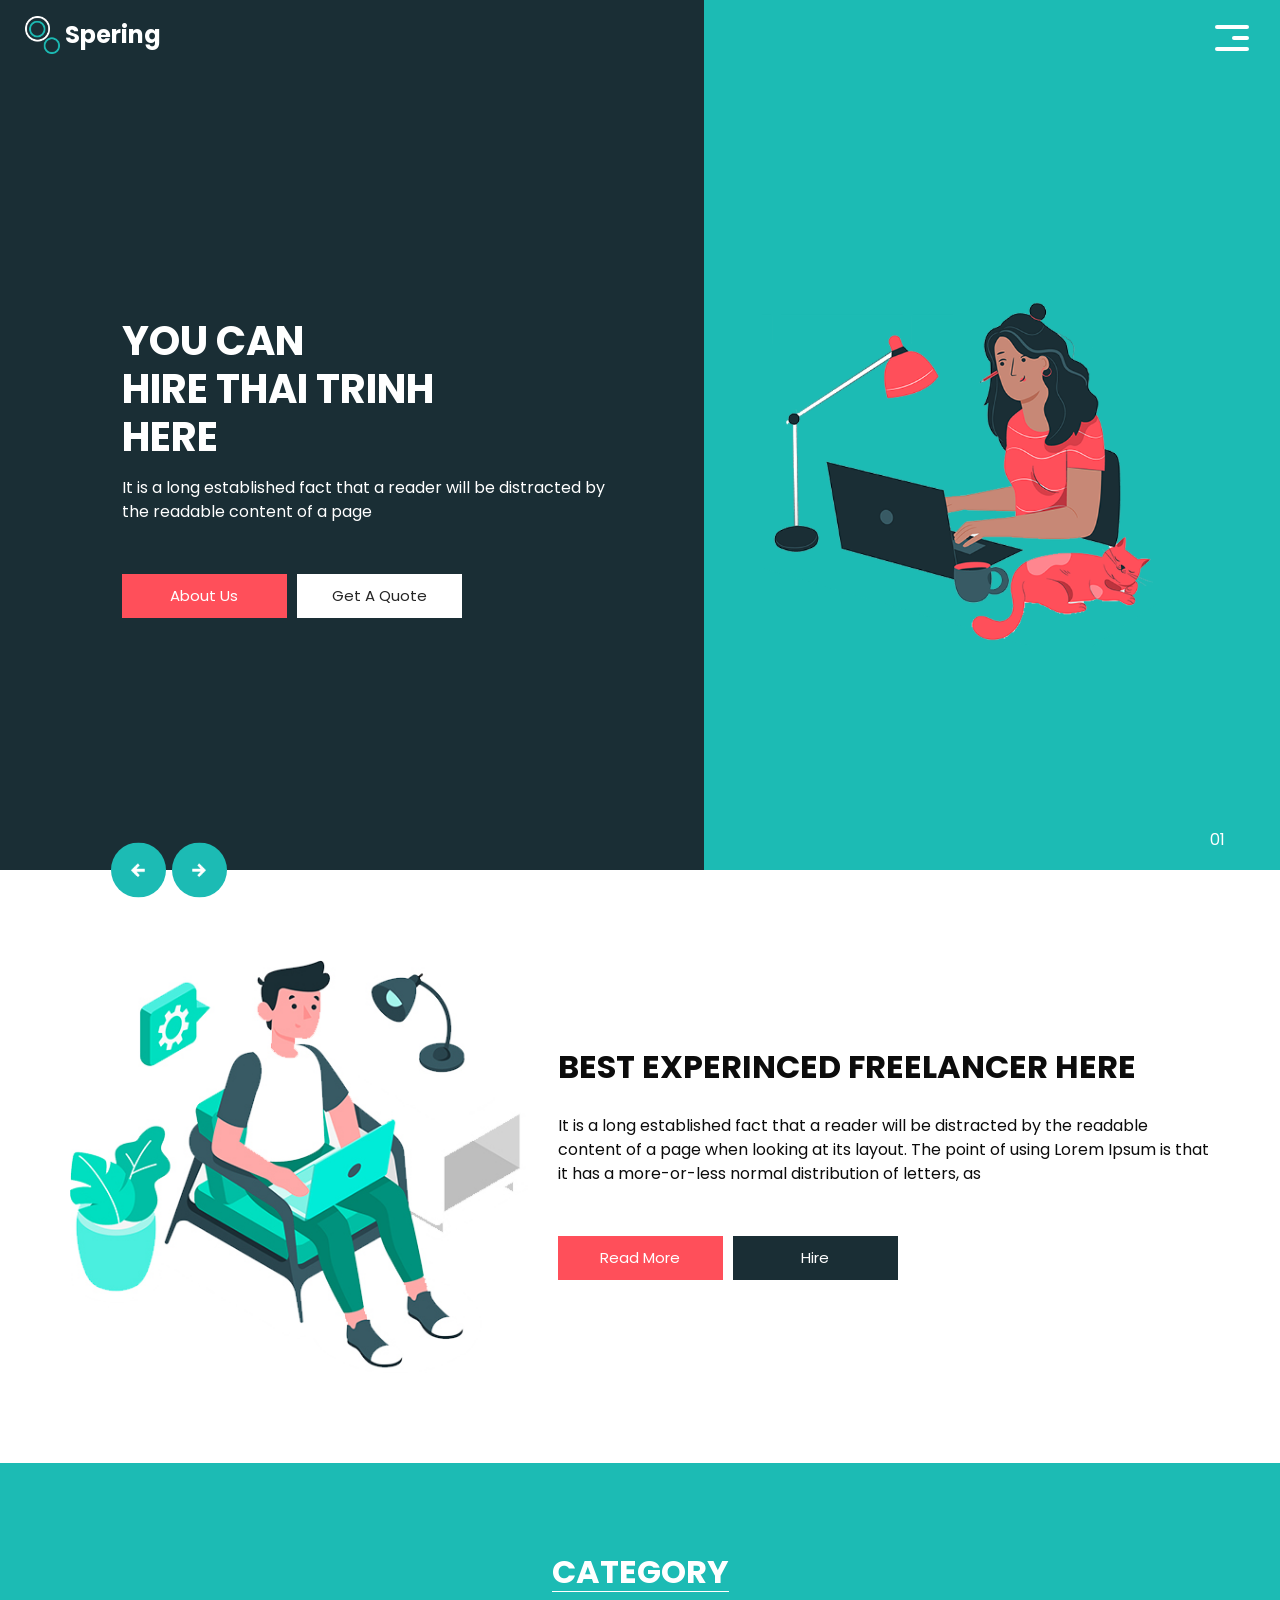
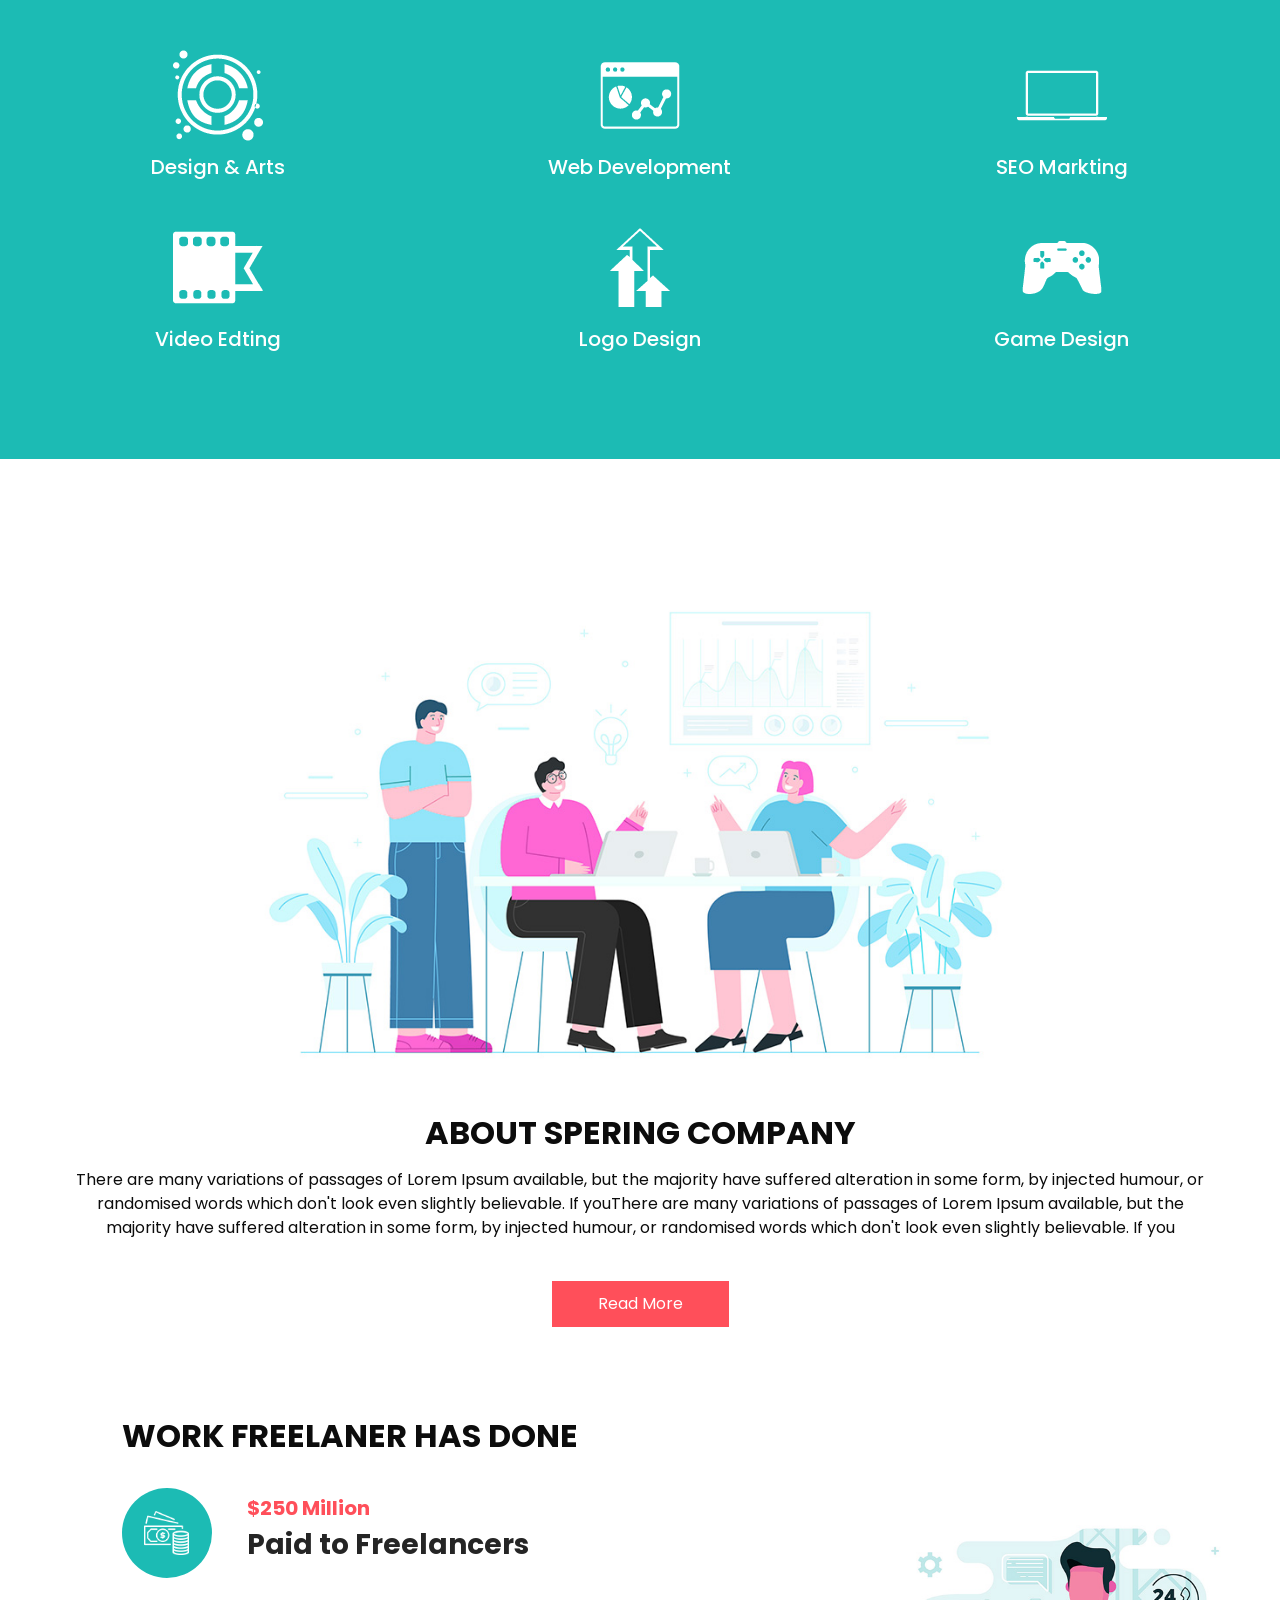
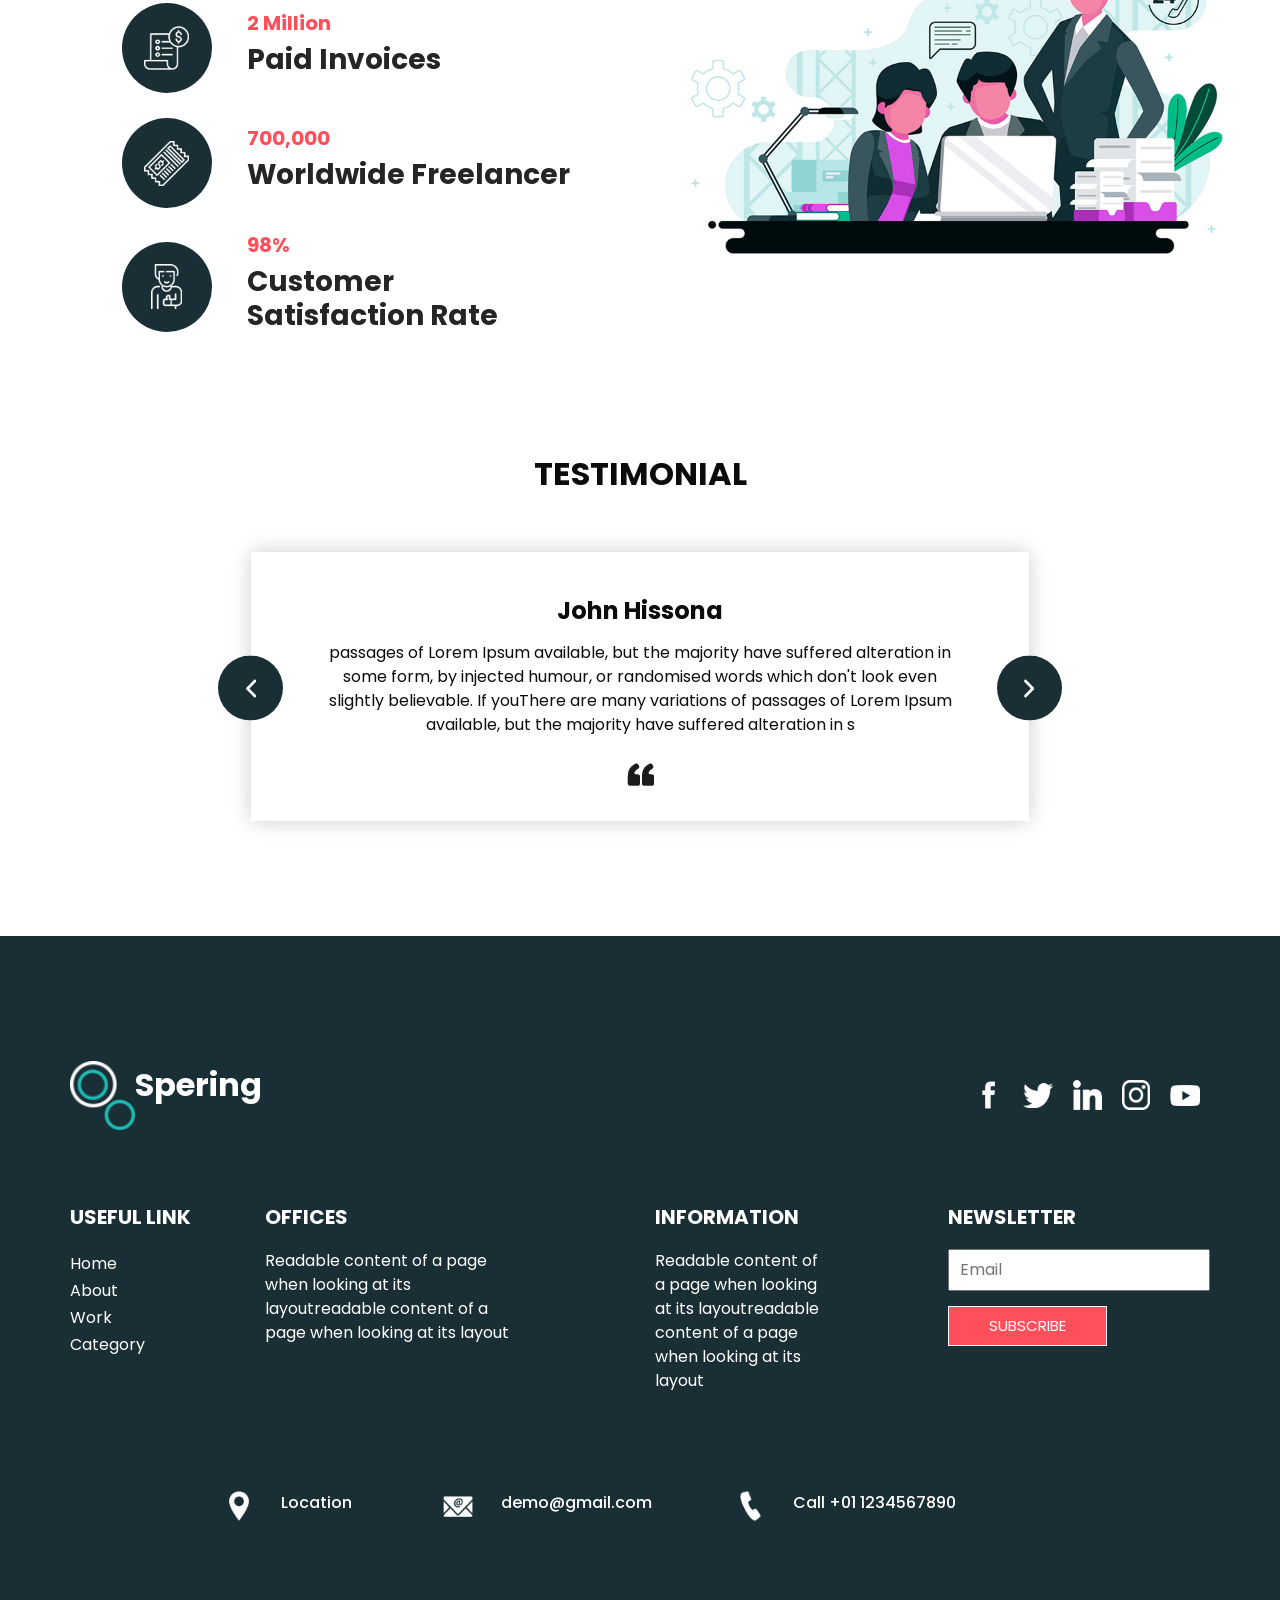
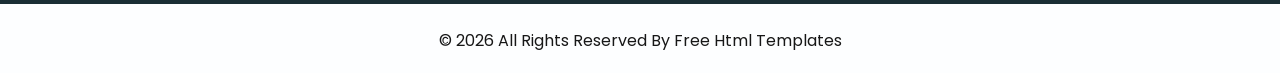
==== index.html @ f55f0540 "free lancer - thai trinh" ====
<!DOCTYPE html>
<html>

<head>
  <!-- Basic -->
  <meta charset="utf-8" />
  <meta http-equiv="X-UA-Compatible" content="IE=edge" />
  <!-- Mobile Metas -->
  <meta name="viewport" content="width=device-width, initial-scale=1, shrink-to-fit=no" />
  <!-- Site Metas -->
  <meta name="keywords" content="" />
  <meta name="description" content="" />
  <meta name="author" content="" />

  <title>Spering</title>

  <!-- bootstrap core css -->
  <link rel="stylesheet" type="text/css" href="css/bootstrap.css" />

  <link href="https://fonts.googleapis.com/css?family=Poppins:400,700&display=swap" rel="stylesheet">
  <!-- Custom styles for this template -->
  <link href="css/style.css" rel="stylesheet" />
  <!-- responsive style -->
  <link href="css/responsive.css" rel="stylesheet" />
</head>

<body>
  <div class="hero_area">
    <!-- header section strats -->
    <header class="header_section">
      <div class="container-fluid">
        <nav class="navbar navbar-expand-lg custom_nav-container">
          <a class="navbar-brand" href="index.html">
            <img src="images/logo.png" alt="" />
            <span>
              Spering
            </span>
          </a>
          <button class="navbar-toggler" type="button" data-toggle="collapse" data-target="#navbarSupportedContent" aria-controls="navbarSupportedContent" aria-expanded="false" aria-label="Toggle navigation">
            <span class="navbar-toggler-icon"></span>
          </button>

          <div class="collapse navbar-collapse" id="navbarSupportedContent">
            <ul class="navbar-nav  ">
              <li class="nav-item active">
                <a class="nav-link" href="index.html">Home <span class="sr-only">(current)</span></a>
              </li>
              <li class="nav-item">
                <a class="nav-link" href="about.html"> About</a>
              </li>
              <li class="nav-item">
                <a class="nav-link" href="work.html">Work </a>
              </li>
              <li class="nav-item">
                <a class="nav-link" href="category.html"> Category </a>
              </li>
            </ul>
            <div class="user_option">
              <a href="">
                <span>
                  Login
                </span>
              </a>
              <form class="form-inline my-2 my-lg-0 ml-0 ml-lg-4 mb-3 mb-lg-0">
                <button class="btn  my-2 my-sm-0 nav_search-btn" type="submit"></button>
              </form>
            </div>
          </div>
          <div>
            <div class="custom_menu-btn ">
              <button>
                <span class=" s-1">

                </span>
                <span class="s-2">

                </span>
                <span class="s-3">

                </span>
              </button>
            </div>
          </div>

        </nav>
      </div>
    </header>
    <!-- end header section -->
    <!-- slider section -->
    <section class="slider_section ">
      <div class="carousel_btn-container">
        <a class="carousel-control-prev" href="#carouselExampleIndicators" role="button" data-slide="prev">
          <span class="sr-only">Previous</span>
        </a>
        <a class="carousel-control-next" href="#carouselExampleIndicators" role="button" data-slide="next">
          <span class="sr-only">Next</span>
        </a>
      </div>
      <div id="carouselExampleIndicators" class="carousel slide" data-ride="carousel">
        <ol class="carousel-indicators">
          <li data-target="#carouselExampleIndicators" data-slide-to="0" class="active">01</li>
          <li data-target="#carouselExampleIndicators" data-slide-to="1">02</li>
          <li data-target="#carouselExampleIndicators" data-slide-to="2">03</li>
        </ol>
        <div class="carousel-inner">
          <div class="carousel-item active">
            <div class="container-fluid">
              <div class="row">
                <div class="col-md-5 offset-md-1">
                  <div class="detail-box">
                    <h1>
                      You Can <br>
                      Hire Thai Trinh <br>
                      Here
                    </h1>
                    <p>
                      It is a long established fact that a reader will be distracted by
                      the readable content of a page
                    </p>
                    <div class="btn-box">
                      <a href="" class="btn-1">
                        About Us
                      </a>
                      <a href="" class="btn-2">
                        Get A Quote
                      </a>
                    </div>
                  </div>
                </div>
                <div class="offset-md-1 col-md-4 img-container">
                  <div class="img-box">
                    <img src="images/slider-img.png" alt="">
                  </div>
                </div>
              </div>
            </div>
          </div>
          <div class="carousel-item ">
            <div class="container-fluid">
              <div class="row">
                <div class="col-md-5 offset-md-1">
                  <div class="detail-box">
                    <h1>
                      You Can <br>
                      Hire Freelancer <br>
                      Here
                    </h1>
                    <p>
                      It is a long established fact that a reader will be distracted by
                      the readable content of a page
                    </p>
                    <div class="btn-box">
                      <a href="" class="btn-1">
                        About Us
                      </a>
                      <a href="" class="btn-2">
                        Get A Quote
                      </a>
                    </div>
                  </div>
                </div>
                <div class="offset-md-1 col-md-4 img-container">
                  <div class="img-box">
                    <img src="images/slider-img.png" alt="">
                  </div>
                </div>
              </div>
            </div>
          </div>
          <div class="carousel-item ">
            <div class="container-fluid">
              <div class="row">
                <div class="col-md-5 offset-md-1">
                  <div class="detail-box">
                    <h1>
                      You Can <br>
                      Hire Freelancer <br>
                      Here
                    </h1>
                    <p>
                      It is a long established fact that a reader will be distracted by
                      the readable content of a page
                    </p>
                    <div class="btn-box">
                      <a href="" class="btn-1">
                        About Us
                      </a>
                      <a href="" class="btn-2">
                        Get A Quote
                      </a>
                    </div>
                  </div>
                </div>
                <div class="offset-md-1 col-md-4 img-container">
                  <div class="img-box">
                    <img src="images/slider-img.png" alt="">
                  </div>
                </div>
              </div>
            </div>
          </div>
        </div>

      </div>

    </section>
    <!-- end slider section -->
  </div>


  <!-- experience section -->

  <section class="experience_section layout_padding">
    <div class="container">
      <div class="row">
        <div class="col-md-5">
          <div class="img-box">
            <img src="images/experience-img.jpg" alt="">
          </div>
        </div>
        <div class="col-md-7">
          <div class="detail-box">
            <div class="heading_container">
              <h2>
                Best Experinced Freelancer Here
              </h2>
            </div>
            <p>
              It is a long established fact that a reader will be distracted by the readable content of a page when looking at its layout. The point of using Lorem Ipsum is that it has a more-or-less normal distribution of letters, as
            </p>
            <div class="btn-box">
              <a href="" class="btn-1">
                Read More
              </a>
              <a href="" class="btn-2">
                Hire
              </a>
            </div>
          </div>
        </div>

      </div>
    </div>
  </section>

  <!-- end experience section -->

  <!-- category section -->

  <section class="category_section layout_padding">
    <div class="container">
      <div class="heading_container">
        <h2>
          Category
        </h2>
      </div>
      <div class="category_container">
        <div class="box">
          <div class="img-box">
            <img src="images/c1.png" alt="">
          </div>
          <div class="detail-box">
            <h5>
              Design & Arts
            </h5>
          </div>
        </div>
        <div class="box">
          <div class="img-box">
            <img src="images/c2.png" alt="">
          </div>
          <div class="detail-box">
            <h5>
              Web Development
            </h5>
          </div>
        </div>
        <div class="box">
          <div class="img-box">
            <img src="images/c3.png" alt="">
          </div>
          <div class="detail-box">
            <h5>
              SEO Markting
            </h5>
          </div>
        </div>
        <div class="box">
          <div class="img-box">
            <img src="images/c4.png" alt="">
          </div>
          <div class="detail-box">
            <h5>
              Video Edting
            </h5>
          </div>
        </div>
        <div class="box">
          <div class="img-box">
            <img src="images/c5.png" alt="">
          </div>
          <div class="detail-box">
            <h5>
              Logo Design
            </h5>
          </div>
        </div>
        <div class="box">
          <div class="img-box">
            <img src="images/c6.png" alt="">
          </div>
          <div class="detail-box">
            <h5>
              Game Design
            </h5>
          </div>
        </div>
      </div>
    </div>
  </section>


  <!-- end category section -->

  <!-- about section -->

  <section class="about_section layout_padding">
    <div class="container">
      <div class="row">
        <div class="col-md-10 col-lg-9 mx-auto">
          <div class="img-box">
            <img src="images/about-img.jpg" alt="">
          </div>
        </div>
      </div>
      <div class="detail-box">
        <h2>
          About Spering Company
        </h2>
        <p>
          There are many variations of passages of Lorem Ipsum available, but the majority have suffered alteration in some form, by injected humour, or randomised words which don't look even slightly believable. If youThere are many variations of passages of Lorem Ipsum available, but the majority have suffered alteration in some form, by injected humour, or randomised words which don't look even slightly believable. If you
        </p>
        <a href="">
          Read More
        </a>
      </div>
    </div>
  </section>

  <!-- end about section -->

  <!-- freelance section -->

  <section class="freelance_section ">
    <div id="accordion">
      <div class="container-fluid">
        <div class="row">
          <div class="col-md-5 offset-md-1">
            <div class="detail-box">
              <div class="heading_container">
                <h2>
                  Work Freelaner Has Done
                </h2>
              </div>
              <div class="tab_container">
                <div class="t-link-box" data-toggle="collapse" data-target="#collapseOne" aria-expanded="true" aria-controls="collapseOne">
                  <div class="img-box">
                    <img src="images/f1.png" alt="">
                  </div>
                  <div class="detail-box">
                    <h5>
                      $250 Million
                    </h5>
                    <h3>
                      Paid to Freelancers
                    </h3>
                  </div>
                </div>
                <div class="t-link-box collapsed" data-toggle="collapse" data-target="#collapseTwo" aria-expanded="false" aria-controls="collapseTwo">
                  <div class="img-box">
                    <img src="images/f2.png" alt="">
                  </div>
                  <div class="detail-box">
                    <h5>
                      2 Million
                    </h5>
                    <h3>
                      Paid Invoices
                    </h3>
                  </div>
                </div>
                <div class="t-link-box collapsed" data-toggle="collapse" data-target="#collapseThree" aria-expanded="false" aria-controls="collapseThree">
                  <div class="img-box">
                    <img src="images/f3.png" alt="">
                  </div>
                  <div class="detail-box">
                    <h5>
                      700,000
                    </h5>
                    <h3>
                      Worldwide Freelancer
                    </h3>
                  </div>
                </div>
                <div class="t-link-box collapsed" data-toggle="collapse" data-target="#collapseFour" aria-expanded="false" aria-controls="collapseFour">
                  <div class="img-box">
                    <img src="images/f4.png" alt="">
                  </div>
                  <div class="detail-box">
                    <h5>
                      98%
                    </h5>
                    <h3>
                      Customer <br>
                      Satisfaction Rate
                    </h3>
                  </div>
                </div>
              </div>
            </div>
          </div>
          <div class="col-md-6">
            <div class="collapse show" id="collapseOne" aria-labelledby="headingOne" data-parent="#accordion">
              <div class="img-box">
                <img src="images/freelance-img.jpg" alt="">
              </div>
            </div>
            <div class="collapse" id="collapseTwo" aria-labelledby="headingTwo" data-parent="#accordion">
              <div class="img-box">
                <img src="images/freelance-img.jpg" alt="">
              </div>
            </div>
            <div class="collapse" id="collapseThree" aria-labelledby="headingThree" data-parent="#accordion">
              <div class="img-box">
                <img src="images/freelance-img.jpg" alt="">
              </div>
            </div>
            <div class="collapse" id="collapseFour" aria-labelledby="headingfour" data-parent="#accordion">
              <div class="img-box">
                <img src="images/freelance-img.jpg" alt="">
              </div>
            </div>
          </div>
        </div>
      </div>
    </div>
  </section>

  <!-- end freelance section -->

  <!-- client section -->

  <section class="client_section layout_padding">
    <div class="container">
      <div class="row">
        <div class="col-lg-9 col-md-10 mx-auto">
          <div class="heading_container">
            <h2>
              Testimonial
            </h2>
          </div>
          <div id="carouselExampleControls" class="carousel slide" data-ride="carousel">
            <div class="carousel-inner">
              <div class="carousel-item active">
                <div class="detail-box">
                  <h4>
                    John Hissona
                  </h4>
                  <p>
                    passages of Lorem Ipsum available, but the majority have suffered alteration in some form, by injected humour, or randomised words which don't look even slightly believable. If youThere are many variations of passages of Lorem Ipsum available, but the majority have suffered alteration in s
                  </p>
                  <img src="images/quote.png" alt="">
                </div>
              </div>
              <div class="carousel-item">
                <div class="detail-box">
                  <h4>
                    John Hissona
                  </h4>
                  <p>
                    passages of Lorem Ipsum available, but the majority have suffered alteration in some form, by injected humour, or randomised words which don't look even slightly believable. If youThere are many variations of passages of Lorem Ipsum available, but the majority have suffered alteration in s
                  </p>
                  <img src="images/quote.png" alt="">
                </div>
              </div>
              <div class="carousel-item">
                <div class="detail-box">
                  <h4>
                    John Hissona
                  </h4>
                  <p>
                    passages of Lorem Ipsum available, but the majority have suffered alteration in some form, by injected humour, or randomised words which don't look even slightly believable. If youThere are many variations of passages of Lorem Ipsum available, but the majority have suffered alteration in s
                  </p>
                  <img src="images/quote.png" alt="">
                </div>
              </div>
            </div>
            <a class="carousel-control-prev" href="#carouselExampleControls" role="button" data-slide="prev">
              <span class="sr-only">Previous</span>
            </a>
            <a class="carousel-control-next" href="#carouselExampleControls" role="button" data-slide="next">
              <span class="sr-only">Next</span>
            </a>
          </div>
        </div>
      </div>
    </div>
  </section>

  <!-- end client section -->



  <!-- info section -->

  <section class="info_section ">
    <div class="info_container layout_padding-top">
      <div class="container">
        <div class="info_top">
          <div class="info_logo">
            <img src="images/logo.png" alt="" />
            <span>
              Spering
            </span>
          </div>
          <div class="social_box">
            <a href="#">
              <img src="images/fb.png" alt="">
            </a>
            <a href="#">
              <img src="images/twitter.png" alt="">
            </a>
            <a href="#">
              <img src="images/linkedin.png" alt="">
            </a>
            <a href="#">
              <img src="images/instagram.png" alt="">
            </a>
            <a href="#">
              <img src="images/youtube.png" alt="">
            </a>
          </div>
        </div>

        <div class="info_main">
          <div class="row">
            <div class="col-md-3 col-lg-2">
              <div class="info_link-box">
                <h5>
                  Useful Link
                </h5>
                <ul>
                  <li class=" active">
                    <a class="" href="index.html">Home <span class="sr-only">(current)</span></a>
                  </li>
                  <li class="">
                    <a class="" href="about.html">About </a>
                  </li>
                  <li class="">
                    <a class="" href="work.html">Work </a>
                  </li>
                  <li class="">
                    <a class="" href="category.html">Category </a>
                  </li>
                </ul>
              </div>
            </div>
            <div class="col-md-3 ">
              <h5>
                Offices
              </h5>
              <p>
                Readable content of a page when looking at its layoutreadable content of a page when looking at its layout
              </p>
            </div>

            <div class="col-md-3 col-lg-2 offset-lg-1">
              <h5>
                Information
              </h5>
              <p>
                Readable content of a page when looking at its layoutreadable content of a page when looking at its layout
              </p>
            </div>

            <div class="col-md-3  offset-lg-1">
              <div class="info_form ">
                <h5>
                  Newsletter
                </h5>
                <form action="">
                  <input type="email" placeholder="Email">
                  <button>
                    Subscribe
                  </button>
                </form>
              </div>
            </div>
          </div>
        </div>
        <div class="row">
          <div class="col-lg-9 col-md-10 mx-auto">
            <div class="info_contact layout_padding2">
              <div class="row">
                <div class="col-md-3">
                  <a href="#" class="link-box">
                    <div class="img-box">
                      <img src="images/location.png" alt="">
                    </div>
                    <div class="detail-box">
                      <h6>
                        Location
                      </h6>
                    </div>
                  </a>
                </div>
                <div class="col-md-4">
                  <a href="#" class="link-box">
                    <div class="img-box">
                      <img src="images/mail.png" alt="">
                    </div>
                    <div class="detail-box">
                      <h6>
                        demo@gmail.com
                      </h6>
                    </div>
                  </a>
                </div>
                <div class="col-md-5">
                  <a href="#" class="link-box">
                    <div class="img-box">
                      <img src="images/call.png" alt="">
                    </div>
                    <div class="detail-box">
                      <h6>
                        Call +01 1234567890
                      </h6>
                    </div>
                  </a>
                </div>
              </div>
            </div>
          </div>
        </div>

      </div>
    </div>
  </section>

  <!-- end info section -->

  <!-- footer section -->
  <footer class="container-fluid footer_section ">
    <div class="container">
      <p>
        &copy; <span id="displayDate"></span> All Rights Reserved By
        <a href="https://html.design/">Free Html Templates</a>
      </p>
    </div>
  </footer>
  <!-- end  footer section -->


  <script src="js/jquery-3.4.1.min.js"></script>
  <script src="js/bootstrap.js"></script>
  <script src="js/custom.js"></script>


</body>
</body>

</html>
---- css/style.css ----
body {
  font-family: 'Poppins', sans-serif;
  color: #0c0c0c;
  background-color: #ffffff;
}

.layout_padding {
  padding-top: 90px;
  padding-bottom: 90px;
}

.layout_padding2 {
  padding: 45px 0;
}

.layout_padding2-top {
  padding-top: 45px;
  padding-bottom: 45px;
}

.layout_padding2-bottom {
  padding-bottom: 45px;
}

.layout_padding-top {
  padding-top: 90px;
}

.layout_padding-bottom {
  padding-bottom: 90px;
}

.heading_container {
  display: -webkit-box;
  display: -ms-flexbox;
  display: flex;
}

.heading_container h2 {
  font-weight: bold;
  text-transform: uppercase;
}

/*header section*/
.hero_area {
  height: calc(100vh - 30px);
  background: -webkit-gradient(linear, left top, right top, color-stop(55%, #1a2e35), color-stop(55%, #1cbbb4));
  background: linear-gradient(to right, #1a2e35 55%, #1cbbb4 55%);
  display: -webkit-box;
  display: -ms-flexbox;
  display: flex;
  -webkit-box-orient: vertical;
  -webkit-box-direction: normal;
      -ms-flex-direction: column;
          flex-direction: column;
  position: relative;
}

.sub_page .hero_area {
  height: auto;
  background: none;
  background-color: #1a2e35;
}

.hero_area.sub_pages {
  height: auto;
}

.header_section {
  overflow-x: hidden;
}

.header_section .container-fluid {
  padding-right: 25px;
  padding-left: 25px;
}

.header_section .nav_container {
  margin: 0 auto;
}

.header_section .user_option {
  display: -webkit-box;
  display: -ms-flexbox;
  display: flex;
  -webkit-box-align: center;
      -ms-flex-align: center;
          align-items: center;
}

.header_section .user_option a {
  display: -webkit-box;
  display: -ms-flexbox;
  display: flex;
  color: #ffffff;
  -webkit-box-align: center;
      -ms-flex-align: center;
          align-items: center;
}

.header_section .user_option a img {
  min-width: 20px;
  height: 20px;
  margin-right: 5px;
}

.custom_nav-container.navbar-expand-lg .navbar-nav .nav-item .nav-link {
  padding: 10px 15px;
  color: #ffffff;
  text-align: center;
}

a,
a:hover,
a:focus {
  text-decoration: none;
}

a:hover,
a:focus {
  color: initial;
}

.btn,
.btn:focus {
  outline: none !important;
  -webkit-box-shadow: none;
          box-shadow: none;
}

.custom_nav-container .nav_search-btn {
  background-image: url(../images/search-icon.png);
  background-size: 17px;
  background-repeat: no-repeat;
  background-position-y: 7px;
  width: 35px;
  height: 35px;
  padding: 0;
  border: none;
}

.custom_nav-container form {
  padding-top: 7px;
}

.navbar-brand {
  margin-right: 5%;
  display: -webkit-box;
  display: -ms-flexbox;
  display: flex;
  -webkit-box-align: center;
      -ms-flex-align: center;
          align-items: center;
}

.navbar-brand img {
  width: 35px;
  margin-right: 5px;
}

.navbar-brand span {
  font-weight: bold;
  color: #ffffff;
  font-size: 24px;
}

.custom_nav-container {
  z-index: 99999;
  padding: 0;
  height: 70px;
}

.custom_nav-container .navbar-toggler {
  outline: none;
}

.custom_nav-container .navbar-toggler .navbar-toggler-icon {
  background-image: url(../images/menu.png);
  background-size: 30px;
  width: 32px;
  height: 32px;
}

.lg_toggl-btn {
  background-color: transparent;
  border: none;
  outline: none;
  width: 56px;
  height: 40px;
  cursor: pointer;
}

.lg_toggl-btn:focus {
  outline: none;
}

.login_btn-container {
  padding-top: 30px;
}

.login_btn-container a {
  color: #1cbbb4;
  text-transform: uppercase;
}

/*end header section*/
/* slider section */
.slider_section {
  -webkit-box-flex: 1;
      -ms-flex: 1;
          flex: 1;
  display: -webkit-box;
  display: -ms-flexbox;
  display: flex;
  -webkit-box-align: center;
      -ms-flex-align: center;
          align-items: center;
  position: relative;
}

.slider_section .row {
  -webkit-box-align: center;
      -ms-flex-align: center;
          align-items: center;
}

.slider_section .row > div {
  position: unset;
}

.slider_section .detail-box h1 {
  color: #ffffff;
  font-weight: bold;
  text-transform: uppercase;
}

.slider_section .detail-box p {
  color: #ffffff;
  margin-top: 15px;
}

.slider_section .detail-box .btn-box {
  display: -webkit-box;
  display: -ms-flexbox;
  display: flex;
  -ms-flex-wrap: wrap;
      flex-wrap: wrap;
  margin: 45px -5px 0 -5px;
}

.slider_section .detail-box .btn-box a {
  text-align: center;
  width: 165px;
  font-size: 15px;
  margin: 5px;
}

.slider_section .detail-box .btn-box .btn-1 {
  display: inline-block;
  padding: 10px 0;
  background-color: #ff4f5a;
  color: #ffffff;
  -webkit-transition: all 0.3s;
  transition: all 0.3s;
  border: 1px solid transparent;
  border-radius: 0;
}

.slider_section .detail-box .btn-box .btn-1:hover {
  background-color: transparent;
  border-color: #ff4f5a;
  color: #ff4f5a;
}

.slider_section .detail-box .btn-box .btn-2 {
  display: inline-block;
  padding: 10px 0;
  background-color: #ffffff;
  color: #252525;
  -webkit-transition: all 0.3s;
  transition: all 0.3s;
  border: 1px solid transparent;
  border-radius: 0;
}

.slider_section .detail-box .btn-box .btn-2:hover {
  background-color: transparent;
  border-color: #ffffff;
  color: #ffffff;
}

.slider_section .img-container .img-box img {
  width: 100%;
}

.slider_section #carouselExampleIndicators {
  position: unset;
  width: 100%;
}

.slider_section .carousel_btn-container {
  width: 120px;
  position: absolute;
  bottom: 0;
  display: -webkit-box;
  display: -ms-flexbox;
  display: flex;
  -webkit-box-pack: justify;
      -ms-flex-pack: justify;
          justify-content: space-between;
  left: 8.5%;
  z-index: 999;
  -webkit-transform: translateY(50%);
          transform: translateY(50%);
}

.slider_section .carousel_btn-container .carousel-control-prev,
.slider_section .carousel_btn-container .carousel-control-next {
  position: relative;
  width: 55px;
  height: 55px;
  border: none;
  border-radius: 100%;
  opacity: 1;
  background-repeat: no-repeat;
  background-size: 14px;
  background-position: center;
  background-color: #1cbbb4;
  margin: 2px;
}

.slider_section .carousel_btn-container .carousel-control-prev:hover,
.slider_section .carousel_btn-container .carousel-control-next:hover {
  background-color: #ff4f5a;
}

.slider_section .carousel_btn-container .carousel-control-prev {
  background-image: url(../images/prev.png);
}

.slider_section .carousel_btn-container .carousel-control-next {
  background-image: url(../images/next.png);
}

.slider_section ol.carousel-indicators {
  margin: 0;
  width: 75px;
  bottom: 45px;
  left: initial;
  right: 25px;
}

.slider_section ol.carousel-indicators li {
  border-radius: 100%;
  text-indent: 0px;
  text-align: center;
  line-height: 55px;
  color: #ffffff;
  background-color: transparent;
  opacity: 1;
  display: none;
}

.slider_section ol.carousel-indicators li.active {
  display: block;
}

.experience_section .row {
  -webkit-box-align: center;
      -ms-flex-align: center;
          align-items: center;
}

.experience_section .detail-box p {
  margin-top: 20px;
}

.experience_section .detail-box .btn-box {
  display: -webkit-box;
  display: -ms-flexbox;
  display: flex;
  -ms-flex-wrap: wrap;
      flex-wrap: wrap;
  margin: 45px -5px 0 -5px;
}

.experience_section .detail-box .btn-box a {
  text-align: center;
  width: 165px;
  font-size: 15px;
  margin: 5px;
}

.experience_section .detail-box .btn-box .btn-1 {
  display: inline-block;
  padding: 10px 0;
  background-color: #ff4f5a;
  color: #ffffff;
  -webkit-transition: all 0.3s;
  transition: all 0.3s;
  border: 1px solid transparent;
  border-radius: 0;
}

.experience_section .detail-box .btn-box .btn-1:hover {
  background-color: transparent;
  border-color: #ff4f5a;
  color: #ff4f5a;
}

.experience_section .detail-box .btn-box .btn-2 {
  display: inline-block;
  padding: 10px 0;
  background-color: #1a2e35;
  color: #ffffff;
  -webkit-transition: all 0.3s;
  transition: all 0.3s;
  border: 1px solid transparent;
  border-radius: 0;
}

.experience_section .detail-box .btn-box .btn-2:hover {
  background-color: transparent;
  border-color: #1a2e35;
  color: #1a2e35;
}

.experience_section .img-box img {
  width: 100%;
}

.category_section {
  background-color: #1cbbb4;
  color: #ffffff;
  text-align: center;
}

.category_section .heading_container {
  -webkit-box-pack: center;
      -ms-flex-pack: center;
          justify-content: center;
}

.category_section .heading_container h2 {
  border-bottom: 1px solid #ffffff;
}

.category_section .category_container {
  display: -webkit-box;
  display: -ms-flexbox;
  display: flex;
  -ms-flex-wrap: wrap;
      flex-wrap: wrap;
  -webkit-box-pack: justify;
      -ms-flex-pack: justify;
          justify-content: space-between;
  margin-top: 25px;
}

.category_section .category_container .box {
  display: -webkit-box;
  display: -ms-flexbox;
  display: flex;
  -webkit-box-orient: vertical;
  -webkit-box-direction: normal;
      -ms-flex-direction: column;
          flex-direction: column;
  -webkit-box-align: center;
      -ms-flex-align: center;
          align-items: center;
  margin: 10px 0;
  min-width: 130px;
  -ms-flex-preferred-size: 26%;
      flex-basis: 26%;
}

.category_section .category_container .box .img-box {
  width: 120px;
  height: 120px;
  display: -webkit-box;
  display: -ms-flexbox;
  display: flex;
  -webkit-box-pack: center;
      -ms-flex-pack: center;
          justify-content: center;
  -webkit-box-align: center;
      -ms-flex-align: center;
          align-items: center;
}

.about_section {
  text-align: center;
}

.about_section .img-box img {
  width: 100%;
}

.about_section .detail-box h2 {
  font-weight: bold;
  text-transform: uppercase;
}

.about_section .detail-box p {
  margin-top: 15px;
}

.about_section .detail-box a {
  display: inline-block;
  padding: 10px 45px;
  background-color: #ff4f5a;
  color: #ffffff;
  -webkit-transition: all 0.3s;
  transition: all 0.3s;
  border: 1px solid transparent;
  border-radius: 0;
  margin-top: 25px;
}

.about_section .detail-box a:hover {
  background-color: transparent;
  border-color: #ff4f5a;
  color: #ff4f5a;
}

.freelance_section .row {
  -webkit-box-align: center;
      -ms-flex-align: center;
          align-items: center;
}

.freelance_section .tab_container .t-link-box {
  margin: 25px 0;
  display: -webkit-box;
  display: -ms-flexbox;
  display: flex;
  -webkit-box-align: center;
      -ms-flex-align: center;
          align-items: center;
  cursor: pointer;
}

.freelance_section .tab_container .t-link-box .img-box {
  width: 90px;
  height: 90px;
  min-width: 90px;
  min-height: 90px;
  display: -webkit-box;
  display: -ms-flexbox;
  display: flex;
  -webkit-box-pack: center;
      -ms-flex-pack: center;
          justify-content: center;
  -webkit-box-align: center;
      -ms-flex-align: center;
          align-items: center;
  background-color: #1a2e35;
  border-radius: 100%;
  margin-right: 35px;
}

.freelance_section .tab_container .t-link-box .img-box img {
  width: auto;
  height: auto;
  max-width: 45px;
  max-height: 45px;
}

.freelance_section .tab_container .t-link-box .detail-box h5 {
  font-weight: bold;
  color: #ff4f5a;
}

.freelance_section .tab_container .t-link-box .detail-box h3 {
  font-weight: bold;
  color: #252525;
}

.freelance_section .tab_container .t-link-box[aria-expanded="true"] .img-box, .freelance_section .tab_container .t-link-box:hover .img-box {
  background-color: #1cbbb4;
}

.freelance_section .img-box img {
  width: 100%;
}

.client_section .heading_container {
  -webkit-box-pack: center;
      -ms-flex-pack: center;
          justify-content: center;
  margin-bottom: 25px;
}

.client_section .detail-box {
  text-align: center;
  margin: 25px 35px;
  padding: 45px 65px 35px 65px;
  -webkit-box-shadow: 0px 0px 20px 0 rgba(0, 0, 0, 0.2);
          box-shadow: 0px 0px 20px 0 rgba(0, 0, 0, 0.2);
}

.client_section .detail-box h4 {
  font-weight: bold;
}

.client_section .detail-box p {
  margin-top: 15px;
  margin-bottom: 25px;
}

.client_section .carousel-control-prev,
.client_section .carousel-control-next {
  top: 50%;
  width: 65px;
  height: 65px;
  border: none;
  border-radius: 100%;
  opacity: 1;
  background-repeat: no-repeat;
  background-size: 10px;
  background-position: center;
  background-color: #1a2e35;
  margin: 2px;
  -webkit-transform: translateY(-50%);
          transform: translateY(-50%);
}

.client_section .carousel-control-prev {
  background-image: url(../images/prev-angle.png);
}

.client_section .carousel-control-next {
  background-image: url(../images/next-angle.png);
}

/* info section */
.info_section {
  position: relative;
  background-color: #1a2e35;
  color: #ffffff;
}

.info_section .heading_container {
  margin-bottom: 45px;
}

.info_section h5 {
  text-transform: uppercase;
  font-weight: bold;
  margin-bottom: 20px;
}

.info_section .info_top {
  display: -webkit-box;
  display: -ms-flexbox;
  display: flex;
  -webkit-box-align: center;
      -ms-flex-align: center;
          align-items: center;
  -webkit-box-pack: justify;
      -ms-flex-pack: justify;
          justify-content: space-between;
  margin-top: 35px;
  margin-bottom: 75px;
}

.info_section .info_top .info_logo {
  display: -webkit-box;
  display: -ms-flexbox;
  display: flex;
}

.info_section .info_top .info_logo img {
  width: 65px;
}

.info_section .info_top .info_logo span {
  color: #ffffff;
  font-weight: bold;
  font-size: 32px;
}

.info_section .info_top .social_box {
  display: -webkit-box;
  display: -ms-flexbox;
  display: flex;
  -webkit-box-align: center;
      -ms-flex-align: center;
          align-items: center;
}

.info_section .info_top .social_box a {
  margin: 0 10px;
}

.info_section .info_top .social_box a img {
  width: auto;
  height: auto;
  max-width: 30px;
  max-height: 30px;
}

.info_section a {
  text-transform: none;
}

.info_section ul {
  padding: 0;
}

.info_section ul li {
  list-style-type: none;
  margin: 3px 0;
}

.info_section ul li a {
  color: #ffffff;
}

.info_section .info_link-box {
  display: -webkit-box;
  display: -ms-flexbox;
  display: flex;
  -webkit-box-orient: vertical;
  -webkit-box-direction: normal;
      -ms-flex-direction: column;
          flex-direction: column;
}

.info_section .info_form form input {
  outline: none;
  width: 100%;
  padding: 7px 10px;
}

.info_section .info_form form button {
  display: inline-block;
  padding: 8px 40px;
  background-color: #ff4f5a;
  color: #ffffff;
  -webkit-transition: all 0.3s;
  transition: all 0.3s;
  border: 1px solid transparent;
  border-radius: 0;
  border: 1.5px solid #ffffff;
  margin-top: 15px;
  text-transform: uppercase;
  font-size: 15px;
}

.info_section .info_form form button:hover {
  background-color: transparent;
  border-color: #ff4f5a;
  color: #ff4f5a;
}

.info_section .info_contact .link-box {
  display: -webkit-box;
  display: -ms-flexbox;
  display: flex;
  -webkit-box-align: center;
      -ms-flex-align: center;
          align-items: center;
  margin: 30px 0;
  color: #ffffff;
}

.info_section .info_contact .link-box .img-box {
  display: -webkit-box;
  display: -ms-flexbox;
  display: flex;
  -webkit-box-pack: center;
      -ms-flex-pack: center;
          justify-content: center;
  -webkit-box-align: center;
      -ms-flex-align: center;
          align-items: center;
  min-width: 45px;
  min-height: 45px;
  margin-right: 20px;
}

.info_section .info_contact .link-box .img-box img {
  width: auto;
  height: auto;
  max-width: 30px;
  max-height: 30px;
}

/* end info section */
/* footer section*/
.footer_section {
  display: -webkit-box;
  display: -ms-flexbox;
  display: flex;
  -webkit-box-orient: vertical;
  -webkit-box-direction: normal;
      -ms-flex-direction: column;
          flex-direction: column;
  -webkit-box-pack: center;
      -ms-flex-pack: center;
          justify-content: center;
  background-color: #fdfeff;
}

.footer_section p {
  color: #171717;
  margin: 0;
  padding: 25px 0 20px 0;
  margin: 0 auto;
  text-align: center;
}

.footer_section a {
  color: #171717;
}

/* end footer section*/
#navbarSupportedContent {
  -webkit-transform: translateX(100vw);
          transform: translateX(100vw);
  opacity: 0;
  -webkit-transition: all 0.3s ease-in;
  transition: all 0.3s ease-in;
  -webkit-box-pack: justify;
      -ms-flex-pack: justify;
          justify-content: space-between;
  -webkit-box-align: center;
      -ms-flex-align: center;
          align-items: center;
}

#navbarSupportedContent.lg_nav-toggle {
  -webkit-transform: translateX(0);
          transform: translateX(0);
  opacity: 1;
}

.custom_menu-btn button {
  margin-top: 12px;
  outline: none;
  border: none;
  background-color: transparent;
}

.custom_menu-btn button span {
  display: block;
  width: 34px;
  height: 4px;
  background-color: #fff;
  margin: 7px 0;
  -webkit-transition: all 0.3s;
  transition: all 0.3s;
  border-radius: 10px;
}

.custom_menu-btn .s-2 {
  -webkit-transition: all 0.1s;
  transition: all 0.1s;
  width: 17px;
  margin-left: auto;
}

.menu_btn-style button .s-1 {
  -webkit-transform: rotate(45deg) translate(8px, 8px);
          transform: rotate(45deg) translate(8px, 8px);
}

.menu_btn-style button .s-2 {
  -webkit-transform: translateX(100px);
          transform: translateX(100px);
}

.menu_btn-style button .s-3 {
  -webkit-transform: rotate(-45deg) translate(8px, -8px);
          transform: rotate(-45deg) translate(8px, -8px);
}
/*# sourceMappingURL=style.css.map */
---- css/responsive.css ----
@media (max-width: 1120px) {}

@media (max-width: 992px) {
  .hero_area {
    height: auto;
  }

  #navbarSupportedContent {
    opacity: 1;
    transform: none;
    margin-top: 15px;
  }


  .navbar-toggler {
    padding: 0.25rem 0;
  }


  .header_section .user_option {
    display: none;
  }

  .custom_menu-btn {
    display: none;
  }

  .navbar-nav {
    align-items: center;
  }

  .custom_nav-container .navbar-toggler {
    margin-left: auto;
  }

  .custom_nav-container {
    padding: 15px 0;
    height: auto;
  }

  .slider_section {
    padding-top: 45px;
    padding-bottom: 120px;
  }

  .info_section .info_contact .link-box .img-box {
    margin-right: 8px;
  }

}

@media (max-width: 767px) {
  .hero_area {
    background: none;
    background-color: #1a2e35;
    /* background: linear-gradient(to bottom, #1a2e35 40%, #1cbbb4 40%); */
  }

  .slider_section {
    text-align: center;
    padding-bottom: 0;
  }

  .slider_section .detail-box {
    margin-bottom: 75px;
  }

  .slider_section .detail-box .btn-box {
    justify-content: center;
  }


  .img-container {
    padding: 0;
  }

  .slider_section .img-container .img-box {

    padding: 45px 0;
    background-color: #1cbbb4;
  }

  .experience_section .img-box {

    margin-bottom: 45px;

  }

  .category_section .category_container .box {
    flex-basis: 34%;
  }

  .client_section .detail-box {
    margin: 25px;
    padding: 45px 25px 35px 25px;
  }

  .client_section .carousel-control-prev,
  .client_section .carousel-control-next {
    top: 92%;
  }

  .info_section .info_top {

    flex-direction: column;

  }

  .info_section .info_top .social_box {
    margin-top: 35px;
  }

  .info_section .row>div {

    display: flex;
    flex-direction: column;
    align-items: center;
    text-align: center;
    margin-bottom: 25px;

  }

  .info_section .info_contact .link-box {
    margin: 0;
  }



}

@media (max-width: 576px) {
  .category_section .category_container {
    justify-content: center;
  }

  .category_section .category_container .box {
    flex-basis: 52%;
  }
}

@media (max-width: 480px) {}

@media (max-width: 420px) {
  .client_section .detail-box {
    margin: 25px 5px;
    box-shadow: 0px 0px 2px 0 rgba(0, 0, 0, 0.2);
  }

  .slider_section .carousel_btn-container {

    width: 100px;
  }

  .slider_section .carousel_btn-container .carousel-control-prev,
  .slider_section .carousel_btn-container .carousel-control-next {
    width: 45px;
    height: 45px;
    background-size: 12px;
  }

  .slider_section ol.carousel-indicators {
    right: 0;
  }

  .client_section .carousel-control-prev,
  .client_section .carousel-control-next {

    top: 95%;

  }


  .client_section .carousel-control-prev,
  .client_section .carousel-control-next {
    width: 50px;
    height: 50px;
    background-size: 8px;
  }

  .freelance_section .tab_container .t-link-box .detail-box h3 {
    font-size: 22px;
  }
}

@media (max-width: 360px) {}

@media (min-width: 1200px) {
  .container {
    max-width: 1170px;
  }
}
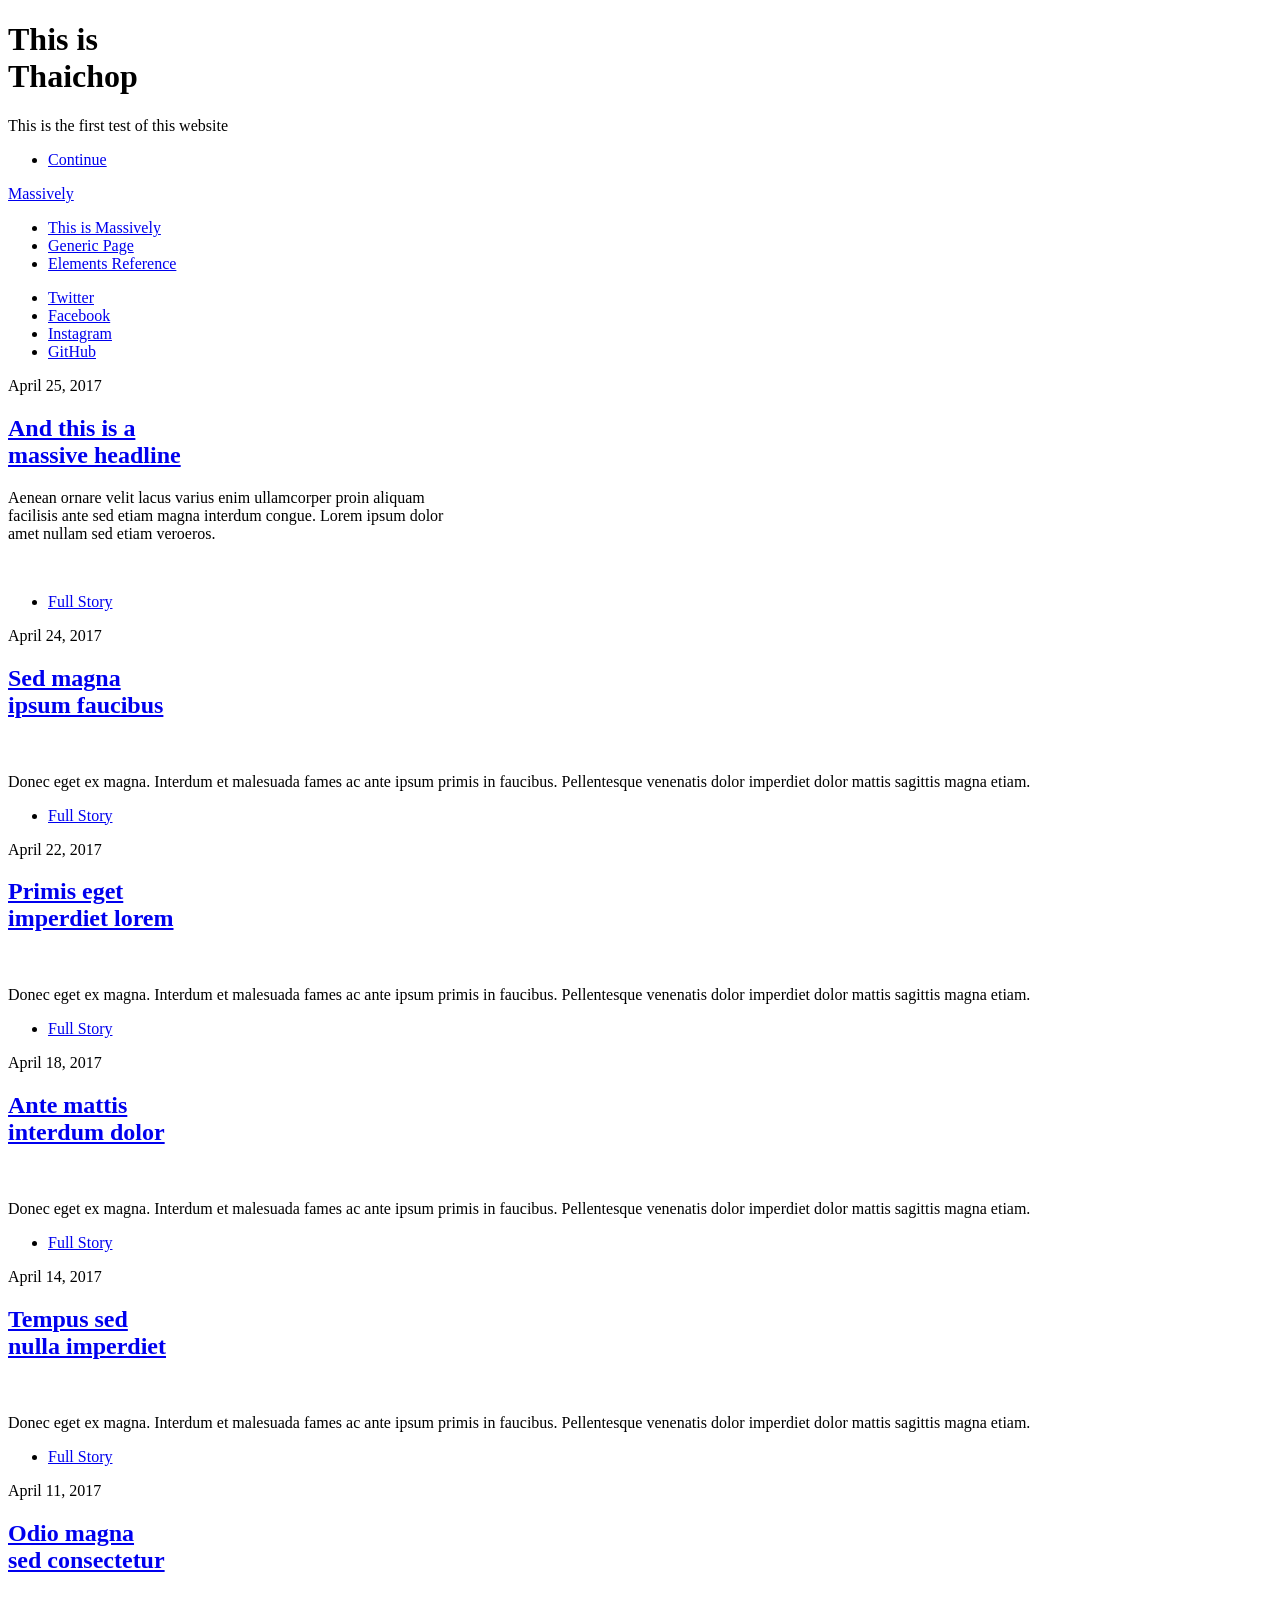
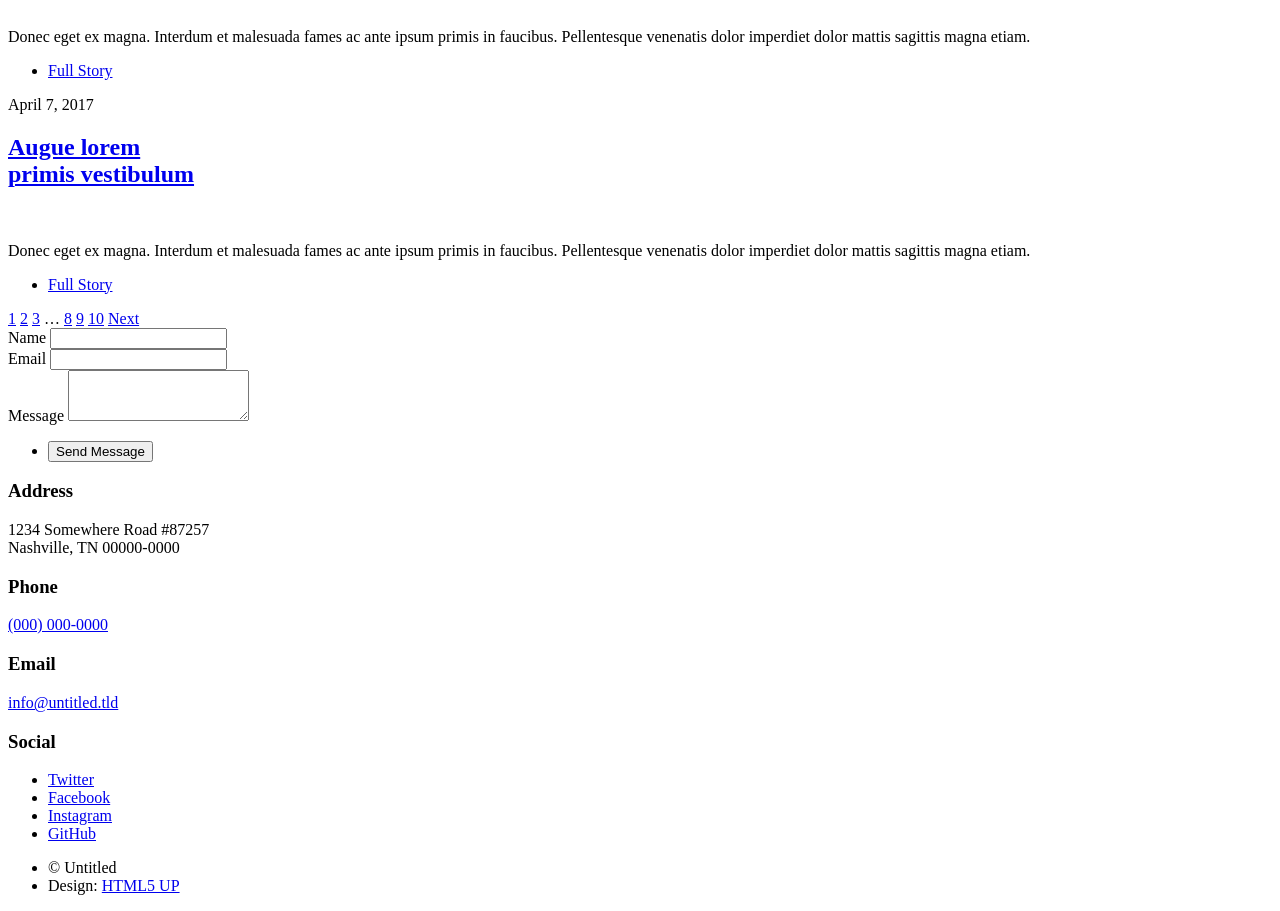
==== commit f277598d: "Add files via upload" ====
--- a/index.html
+++ b/index.html
@@ -1,672 +1,228 @@
-<!DOCTYPE html>
+<!DOCTYPE HTML>
+<!--
+	Massively by HTML5 UP
+	html5up.net | @ajlkn
+	Free for personal and commercial use under the CCA 3.0 license (html5up.net/license)
+-->
 <html>
-
-<head>
-  <!-- Basic -->
-  <meta charset="utf-8" />
-  <meta http-equiv="X-UA-Compatible" content="IE=edge" />
-  <!-- Mobile Metas -->
-  <meta name="viewport" content="width=device-width, initial-scale=1, shrink-to-fit=no" />
-  <!-- Site Metas -->
-  <meta name="keywords" content="" />
-  <meta name="description" content="" />
-  <meta name="author" content="" />
-
-  <title>Spering</title>
-
-  <!-- bootstrap core css -->
-  <link rel="stylesheet" type="text/css" href="css/bootstrap.css" />
-
-  <link href="https://fonts.googleapis.com/css?family=Poppins:400,700&display=swap" rel="stylesheet">
-  <!-- Custom styles for this template -->
-  <link href="css/style.css" rel="stylesheet" />
-  <!-- responsive style -->
-  <link href="css/responsive.css" rel="stylesheet" />
-</head>
-
-<body>
-  <div class="hero_area">
-    <!-- header section strats -->
-    <header class="header_section">
-      <div class="container-fluid">
-        <nav class="navbar navbar-expand-lg custom_nav-container">
-          <a class="navbar-brand" href="index.html">
-            <img src="images/logo.png" alt="" />
-            <span>
-              Spering
-            </span>
-          </a>
-          <button class="navbar-toggler" type="button" data-toggle="collapse" data-target="#navbarSupportedContent" aria-controls="navbarSupportedContent" aria-expanded="false" aria-label="Toggle navigation">
-            <span class="navbar-toggler-icon"></span>
-          </button>
-
-          <div class="collapse navbar-collapse" id="navbarSupportedContent">
-            <ul class="navbar-nav  ">
-              <li class="nav-item active">
-                <a class="nav-link" href="index.html">Home <span class="sr-only">(current)</span></a>
-              </li>
-              <li class="nav-item">
-                <a class="nav-link" href="about.html"> About</a>
-              </li>
-              <li class="nav-item">
-                <a class="nav-link" href="work.html">Work </a>
-              </li>
-              <li class="nav-item">
-                <a class="nav-link" href="category.html"> Category </a>
-              </li>
-            </ul>
-            <div class="user_option">
-              <a href="">
-                <span>
-                  Login
-                </span>
-              </a>
-              <form class="form-inline my-2 my-lg-0 ml-0 ml-lg-4 mb-3 mb-lg-0">
-                <button class="btn  my-2 my-sm-0 nav_search-btn" type="submit"></button>
-              </form>
-            </div>
-          </div>
-          <div>
-            <div class="custom_menu-btn ">
-              <button>
-                <span class=" s-1">
-
-                </span>
-                <span class="s-2">
-
-                </span>
-                <span class="s-3">
-
-                </span>
-              </button>
-            </div>
-          </div>
-
-        </nav>
-      </div>
-    </header>
-    <!-- end header section -->
-    <!-- slider section -->
-    <section class="slider_section ">
-      <div class="carousel_btn-container">
-        <a class="carousel-control-prev" href="#carouselExampleIndicators" role="button" data-slide="prev">
-          <span class="sr-only">Previous</span>
-        </a>
-        <a class="carousel-control-next" href="#carouselExampleIndicators" role="button" data-slide="next">
-          <span class="sr-only">Next</span>
-        </a>
-      </div>
-      <div id="carouselExampleIndicators" class="carousel slide" data-ride="carousel">
-        <ol class="carousel-indicators">
-          <li data-target="#carouselExampleIndicators" data-slide-to="0" class="active">01</li>
-          <li data-target="#carouselExampleIndicators" data-slide-to="1">02</li>
-          <li data-target="#carouselExampleIndicators" data-slide-to="2">03</li>
-        </ol>
-        <div class="carousel-inner">
-          <div class="carousel-item active">
-            <div class="container-fluid">
-              <div class="row">
-                <div class="col-md-5 offset-md-1">
-                  <div class="detail-box">
-                    <h1>
-                      You Can <br>
-                      Hire Thai Trinh <br>
-                      Here
-                    </h1>
-                    <p>
-                      It is a long established fact that a reader will be distracted by
-                      the readable content of a page
-                    </p>
-                    <div class="btn-box">
-                      <a href="" class="btn-1">
-                        About Us
-                      </a>
-                      <a href="" class="btn-2">
-                        Get A Quote
-                      </a>
-                    </div>
-                  </div>
-                </div>
-                <div class="offset-md-1 col-md-4 img-container">
-                  <div class="img-box">
-                    <img src="images/slider-img.png" alt="">
-                  </div>
-                </div>
-              </div>
-            </div>
-          </div>
-          <div class="carousel-item ">
-            <div class="container-fluid">
-              <div class="row">
-                <div class="col-md-5 offset-md-1">
-                  <div class="detail-box">
-                    <h1>
-                      You Can <br>
-                      Hire Freelancer <br>
-                      Here
-                    </h1>
-                    <p>
-                      It is a long established fact that a reader will be distracted by
-                      the readable content of a page
-                    </p>
-                    <div class="btn-box">
-                      <a href="" class="btn-1">
-                        About Us
-                      </a>
-                      <a href="" class="btn-2">
-                        Get A Quote
-                      </a>
-                    </div>
-                  </div>
-                </div>
-                <div class="offset-md-1 col-md-4 img-container">
-                  <div class="img-box">
-                    <img src="images/slider-img.png" alt="">
-                  </div>
-                </div>
-              </div>
-            </div>
-          </div>
-          <div class="carousel-item ">
-            <div class="container-fluid">
-              <div class="row">
-                <div class="col-md-5 offset-md-1">
-                  <div class="detail-box">
-                    <h1>
-                      You Can <br>
-                      Hire Freelancer <br>
-                      Here
-                    </h1>
-                    <p>
-                      It is a long established fact that a reader will be distracted by
-                      the readable content of a page
-                    </p>
-                    <div class="btn-box">
-                      <a href="" class="btn-1">
-                        About Us
-                      </a>
-                      <a href="" class="btn-2">
-                        Get A Quote
-                      </a>
-                    </div>
-                  </div>
-                </div>
-                <div class="offset-md-1 col-md-4 img-container">
-                  <div class="img-box">
-                    <img src="images/slider-img.png" alt="">
-                  </div>
-                </div>
-              </div>
-            </div>
-          </div>
-        </div>
-
-      </div>
-
-    </section>
-    <!-- end slider section -->
-  </div>
-
-
-  <!-- experience section -->
-
-  <section class="experience_section layout_padding">
-    <div class="container">
-      <div class="row">
-        <div class="col-md-5">
-          <div class="img-box">
-            <img src="images/experience-img.jpg" alt="">
-          </div>
-        </div>
-        <div class="col-md-7">
-          <div class="detail-box">
-            <div class="heading_container">
-              <h2>
-                Best Experinced Freelancer Here
-              </h2>
-            </div>
-            <p>
-              It is a long established fact that a reader will be distracted by the readable content of a page when looking at its layout. The point of using Lorem Ipsum is that it has a more-or-less normal distribution of letters, as
-            </p>
-            <div class="btn-box">
-              <a href="" class="btn-1">
-                Read More
-              </a>
-              <a href="" class="btn-2">
-                Hire
-              </a>
-            </div>
-          </div>
-        </div>
-
-      </div>
-    </div>
-  </section>
-
-  <!-- end experience section -->
-
-  <!-- category section -->
-
-  <section class="category_section layout_padding">
-    <div class="container">
-      <div class="heading_container">
-        <h2>
-          Category
-        </h2>
-      </div>
-      <div class="category_container">
-        <div class="box">
-          <div class="img-box">
-            <img src="images/c1.png" alt="">
-          </div>
-          <div class="detail-box">
-            <h5>
-              Design & Arts
-            </h5>
-          </div>
-        </div>
-        <div class="box">
-          <div class="img-box">
-            <img src="images/c2.png" alt="">
-          </div>
-          <div class="detail-box">
-            <h5>
-              Web Development
-            </h5>
-          </div>
-        </div>
-        <div class="box">
-          <div class="img-box">
-            <img src="images/c3.png" alt="">
-          </div>
-          <div class="detail-box">
-            <h5>
-              SEO Markting
-            </h5>
-          </div>
-        </div>
-        <div class="box">
-          <div class="img-box">
-            <img src="images/c4.png" alt="">
-          </div>
-          <div class="detail-box">
-            <h5>
-              Video Edting
-            </h5>
-          </div>
-        </div>
-        <div class="box">
-          <div class="img-box">
-            <img src="images/c5.png" alt="">
-          </div>
-          <div class="detail-box">
-            <h5>
-              Logo Design
-            </h5>
-          </div>
-        </div>
-        <div class="box">
-          <div class="img-box">
-            <img src="images/c6.png" alt="">
-          </div>
-          <div class="detail-box">
-            <h5>
-              Game Design
-            </h5>
-          </div>
-        </div>
-      </div>
-    </div>
-  </section>
-
-
-  <!-- end category section -->
-
-  <!-- about section -->
-
-  <section class="about_section layout_padding">
-    <div class="container">
-      <div class="row">
-        <div class="col-md-10 col-lg-9 mx-auto">
-          <div class="img-box">
-            <img src="images/about-img.jpg" alt="">
-          </div>
-        </div>
-      </div>
-      <div class="detail-box">
-        <h2>
-          About Spering Company
-        </h2>
-        <p>
-          There are many variations of passages of Lorem Ipsum available, but the majority have suffered alteration in some form, by injected humour, or randomised words which don't look even slightly believable. If youThere are many variations of passages of Lorem Ipsum available, but the majority have suffered alteration in some form, by injected humour, or randomised words which don't look even slightly believable. If you
-        </p>
-        <a href="">
-          Read More
-        </a>
-      </div>
-    </div>
-  </section>
-
-  <!-- end about section -->
-
-  <!-- freelance section -->
-
-  <section class="freelance_section ">
-    <div id="accordion">
-      <div class="container-fluid">
-        <div class="row">
-          <div class="col-md-5 offset-md-1">
-            <div class="detail-box">
-              <div class="heading_container">
-                <h2>
-                  Work Freelaner Has Done
-                </h2>
-              </div>
-              <div class="tab_container">
-                <div class="t-link-box" data-toggle="collapse" data-target="#collapseOne" aria-expanded="true" aria-controls="collapseOne">
-                  <div class="img-box">
-                    <img src="images/f1.png" alt="">
-                  </div>
-                  <div class="detail-box">
-                    <h5>
-                      $250 Million
-                    </h5>
-                    <h3>
-                      Paid to Freelancers
-                    </h3>
-                  </div>
-                </div>
-                <div class="t-link-box collapsed" data-toggle="collapse" data-target="#collapseTwo" aria-expanded="false" aria-controls="collapseTwo">
-                  <div class="img-box">
-                    <img src="images/f2.png" alt="">
-                  </div>
-                  <div class="detail-box">
-                    <h5>
-                      2 Million
-                    </h5>
-                    <h3>
-                      Paid Invoices
-                    </h3>
-                  </div>
-                </div>
-                <div class="t-link-box collapsed" data-toggle="collapse" data-target="#collapseThree" aria-expanded="false" aria-controls="collapseThree">
-                  <div class="img-box">
-                    <img src="images/f3.png" alt="">
-                  </div>
-                  <div class="detail-box">
-                    <h5>
-                      700,000
-                    </h5>
-                    <h3>
-                      Worldwide Freelancer
-                    </h3>
-                  </div>
-                </div>
-                <div class="t-link-box collapsed" data-toggle="collapse" data-target="#collapseFour" aria-expanded="false" aria-controls="collapseFour">
-                  <div class="img-box">
-                    <img src="images/f4.png" alt="">
-                  </div>
-                  <div class="detail-box">
-                    <h5>
-                      98%
-                    </h5>
-                    <h3>
-                      Customer <br>
-                      Satisfaction Rate
-                    </h3>
-                  </div>
-                </div>
-              </div>
-            </div>
-          </div>
-          <div class="col-md-6">
-            <div class="collapse show" id="collapseOne" aria-labelledby="headingOne" data-parent="#accordion">
-              <div class="img-box">
-                <img src="images/freelance-img.jpg" alt="">
-              </div>
-            </div>
-            <div class="collapse" id="collapseTwo" aria-labelledby="headingTwo" data-parent="#accordion">
-              <div class="img-box">
-                <img src="images/freelance-img.jpg" alt="">
-              </div>
-            </div>
-            <div class="collapse" id="collapseThree" aria-labelledby="headingThree" data-parent="#accordion">
-              <div class="img-box">
-                <img src="images/freelance-img.jpg" alt="">
-              </div>
-            </div>
-            <div class="collapse" id="collapseFour" aria-labelledby="headingfour" data-parent="#accordion">
-              <div class="img-box">
-                <img src="images/freelance-img.jpg" alt="">
-              </div>
-            </div>
-          </div>
-        </div>
-      </div>
-    </div>
-  </section>
-
-  <!-- end freelance section -->
-
-  <!-- client section -->
-
-  <section class="client_section layout_padding">
-    <div class="container">
-      <div class="row">
-        <div class="col-lg-9 col-md-10 mx-auto">
-          <div class="heading_container">
-            <h2>
-              Testimonial
-            </h2>
-          </div>
-          <div id="carouselExampleControls" class="carousel slide" data-ride="carousel">
-            <div class="carousel-inner">
-              <div class="carousel-item active">
-                <div class="detail-box">
-                  <h4>
-                    John Hissona
-                  </h4>
-                  <p>
-                    passages of Lorem Ipsum available, but the majority have suffered alteration in some form, by injected humour, or randomised words which don't look even slightly believable. If youThere are many variations of passages of Lorem Ipsum available, but the majority have suffered alteration in s
-                  </p>
-                  <img src="images/quote.png" alt="">
-                </div>
-              </div>
-              <div class="carousel-item">
-                <div class="detail-box">
-                  <h4>
-                    John Hissona
-                  </h4>
-                  <p>
-                    passages of Lorem Ipsum available, but the majority have suffered alteration in some form, by injected humour, or randomised words which don't look even slightly believable. If youThere are many variations of passages of Lorem Ipsum available, but the majority have suffered alteration in s
-                  </p>
-                  <img src="images/quote.png" alt="">
-                </div>
-              </div>
-              <div class="carousel-item">
-                <div class="detail-box">
-                  <h4>
-                    John Hissona
-                  </h4>
-                  <p>
-                    passages of Lorem Ipsum available, but the majority have suffered alteration in some form, by injected humour, or randomised words which don't look even slightly believable. If youThere are many variations of passages of Lorem Ipsum available, but the majority have suffered alteration in s
-                  </p>
-                  <img src="images/quote.png" alt="">
-                </div>
-              </div>
-            </div>
-            <a class="carousel-control-prev" href="#carouselExampleControls" role="button" data-slide="prev">
-              <span class="sr-only">Previous</span>
-            </a>
-            <a class="carousel-control-next" href="#carouselExampleControls" role="button" data-slide="next">
-              <span class="sr-only">Next</span>
-            </a>
-          </div>
-        </div>
-      </div>
-    </div>
-  </section>
-
-  <!-- end client section -->
-
-
-
-  <!-- info section -->
-
-  <section class="info_section ">
-    <div class="info_container layout_padding-top">
-      <div class="container">
-        <div class="info_top">
-          <div class="info_logo">
-            <img src="images/logo.png" alt="" />
-            <span>
-              Spering
-            </span>
-          </div>
-          <div class="social_box">
-            <a href="#">
-              <img src="images/fb.png" alt="">
-            </a>
-            <a href="#">
-              <img src="images/twitter.png" alt="">
-            </a>
-            <a href="#">
-              <img src="images/linkedin.png" alt="">
-            </a>
-            <a href="#">
-              <img src="images/instagram.png" alt="">
-            </a>
-            <a href="#">
-              <img src="images/youtube.png" alt="">
-            </a>
-          </div>
-        </div>
-
-        <div class="info_main">
-          <div class="row">
-            <div class="col-md-3 col-lg-2">
-              <div class="info_link-box">
-                <h5>
-                  Useful Link
-                </h5>
-                <ul>
-                  <li class=" active">
-                    <a class="" href="index.html">Home <span class="sr-only">(current)</span></a>
-                  </li>
-                  <li class="">
-                    <a class="" href="about.html">About </a>
-                  </li>
-                  <li class="">
-                    <a class="" href="work.html">Work </a>
-                  </li>
-                  <li class="">
-                    <a class="" href="category.html">Category </a>
-                  </li>
-                </ul>
-              </div>
-            </div>
-            <div class="col-md-3 ">
-              <h5>
-                Offices
-              </h5>
-              <p>
-                Readable content of a page when looking at its layoutreadable content of a page when looking at its layout
-              </p>
-            </div>
-
-            <div class="col-md-3 col-lg-2 offset-lg-1">
-              <h5>
-                Information
-              </h5>
-              <p>
-                Readable content of a page when looking at its layoutreadable content of a page when looking at its layout
-              </p>
-            </div>
-
-            <div class="col-md-3  offset-lg-1">
-              <div class="info_form ">
-                <h5>
-                  Newsletter
-                </h5>
-                <form action="">
-                  <input type="email" placeholder="Email">
-                  <button>
-                    Subscribe
-                  </button>
-                </form>
-              </div>
-            </div>
-          </div>
-        </div>
-        <div class="row">
-          <div class="col-lg-9 col-md-10 mx-auto">
-            <div class="info_contact layout_padding2">
-              <div class="row">
-                <div class="col-md-3">
-                  <a href="#" class="link-box">
-                    <div class="img-box">
-                      <img src="images/location.png" alt="">
-                    </div>
-                    <div class="detail-box">
-                      <h6>
-                        Location
-                      </h6>
-                    </div>
-                  </a>
-                </div>
-                <div class="col-md-4">
-                  <a href="#" class="link-box">
-                    <div class="img-box">
-                      <img src="images/mail.png" alt="">
-                    </div>
-                    <div class="detail-box">
-                      <h6>
-                        demo@gmail.com
-                      </h6>
-                    </div>
-                  </a>
-                </div>
-                <div class="col-md-5">
-                  <a href="#" class="link-box">
-                    <div class="img-box">
-                      <img src="images/call.png" alt="">
-                    </div>
-                    <div class="detail-box">
-                      <h6>
-                        Call +01 1234567890
-                      </h6>
-                    </div>
-                  </a>
-                </div>
-              </div>
-            </div>
-          </div>
-        </div>
-
-      </div>
-    </div>
-  </section>
-
-  <!-- end info section -->
-
-  <!-- footer section -->
-  <footer class="container-fluid footer_section ">
-    <div class="container">
-      <p>
-        &copy; <span id="displayDate"></span> All Rights Reserved By
-        <a href="https://html.design/">Free Html Templates</a>
-      </p>
-    </div>
-  </footer>
-  <!-- end  footer section -->
-
-
-  <script src="js/jquery-3.4.1.min.js"></script>
-  <script src="js/bootstrap.js"></script>
-  <script src="js/custom.js"></script>
-
-
-</body>
-</body>
-
+	<head>
+		<title>Massively by HTML5 UP</title>
+		<meta charset="utf-8" />
+		<meta name="viewport" content="width=device-width, initial-scale=1, user-scalable=no" />
+		<link rel="stylesheet" href="assets/css/main.css" />
+		<noscript><link rel="stylesheet" href="assets/css/noscript.css" /></noscript>
+	</head>
+	<body class="is-preload">
+
+		<!-- Wrapper -->
+			<div id="wrapper" class="fade-in">
+
+				<!-- Intro -->
+					<div id="intro">
+						<h1>This is<br/>
+						Thaichop</h1>
+						<p>This is the first test of this website</p>
+						<ul class="actions">
+							<li><a href="#header" class="button icon solid solo fa-arrow-down scrolly">Continue</a></li>
+						</ul>
+					</div>
+
+				<!-- Header -->
+					<header id="header">
+						<a href="index.html" class="logo">Massively</a>
+					</header>
+
+				<!-- Nav -->
+					<nav id="nav">
+						<ul class="links">
+							<li class="active"><a href="index.html">This is Massively</a></li>
+							<li><a href="generic.html">Generic Page</a></li>
+							<li><a href="elements.html">Elements Reference</a></li>
+						</ul>
+						<ul class="icons">
+							<li><a href="#" class="icon brands fa-twitter"><span class="label">Twitter</span></a></li>
+							<li><a href="#" class="icon brands fa-facebook-f"><span class="label">Facebook</span></a></li>
+							<li><a href="#" class="icon brands fa-instagram"><span class="label">Instagram</span></a></li>
+							<li><a href="#" class="icon brands fa-github"><span class="label">GitHub</span></a></li>
+						</ul>
+					</nav>
+
+				<!-- Main -->
+					<div id="main">
+
+						<!-- Featured Post -->
+							<article class="post featured">
+								<header class="major">
+									<span class="date">April 25, 2017</span>
+									<h2><a href="#">And this is a<br />
+									massive headline</a></h2>
+									<p>Aenean ornare velit lacus varius enim ullamcorper proin aliquam<br />
+									facilisis ante sed etiam magna interdum congue. Lorem ipsum dolor<br />
+									amet nullam sed etiam veroeros.</p>
+								</header>
+								<a href="#" class="image main"><img src="images/pic01.jpg" alt="" /></a>
+								<ul class="actions special">
+									<li><a href="#" class="button large">Full Story</a></li>
+								</ul>
+							</article>
+
+						<!-- Posts -->
+							<section class="posts">
+								<article>
+									<header>
+										<span class="date">April 24, 2017</span>
+										<h2><a href="#">Sed magna<br />
+										ipsum faucibus</a></h2>
+									</header>
+									<a href="#" class="image fit"><img src="images/pic02.jpg" alt="" /></a>
+									<p>Donec eget ex magna. Interdum et malesuada fames ac ante ipsum primis in faucibus. Pellentesque venenatis dolor imperdiet dolor mattis sagittis magna etiam.</p>
+									<ul class="actions special">
+										<li><a href="#" class="button">Full Story</a></li>
+									</ul>
+								</article>
+								<article>
+									<header>
+										<span class="date">April 22, 2017</span>
+										<h2><a href="#">Primis eget<br />
+										imperdiet lorem</a></h2>
+									</header>
+									<a href="#" class="image fit"><img src="images/pic03.jpg" alt="" /></a>
+									<p>Donec eget ex magna. Interdum et malesuada fames ac ante ipsum primis in faucibus. Pellentesque venenatis dolor imperdiet dolor mattis sagittis magna etiam.</p>
+									<ul class="actions special">
+										<li><a href="#" class="button">Full Story</a></li>
+									</ul>
+								</article>
+								<article>
+									<header>
+										<span class="date">April 18, 2017</span>
+										<h2><a href="#">Ante mattis<br />
+										interdum dolor</a></h2>
+									</header>
+									<a href="#" class="image fit"><img src="images/pic04.jpg" alt="" /></a>
+									<p>Donec eget ex magna. Interdum et malesuada fames ac ante ipsum primis in faucibus. Pellentesque venenatis dolor imperdiet dolor mattis sagittis magna etiam.</p>
+									<ul class="actions special">
+										<li><a href="#" class="button">Full Story</a></li>
+									</ul>
+								</article>
+								<article>
+									<header>
+										<span class="date">April 14, 2017</span>
+										<h2><a href="#">Tempus sed<br />
+										nulla imperdiet</a></h2>
+									</header>
+									<a href="#" class="image fit"><img src="images/pic05.jpg" alt="" /></a>
+									<p>Donec eget ex magna. Interdum et malesuada fames ac ante ipsum primis in faucibus. Pellentesque venenatis dolor imperdiet dolor mattis sagittis magna etiam.</p>
+									<ul class="actions special">
+										<li><a href="#" class="button">Full Story</a></li>
+									</ul>
+								</article>
+								<article>
+									<header>
+										<span class="date">April 11, 2017</span>
+										<h2><a href="#">Odio magna<br />
+										sed consectetur</a></h2>
+									</header>
+									<a href="#" class="image fit"><img src="images/pic06.jpg" alt="" /></a>
+									<p>Donec eget ex magna. Interdum et malesuada fames ac ante ipsum primis in faucibus. Pellentesque venenatis dolor imperdiet dolor mattis sagittis magna etiam.</p>
+									<ul class="actions special">
+										<li><a href="#" class="button">Full Story</a></li>
+									</ul>
+								</article>
+								<article>
+									<header>
+										<span class="date">April 7, 2017</span>
+										<h2><a href="#">Augue lorem<br />
+										primis vestibulum</a></h2>
+									</header>
+									<a href="#" class="image fit"><img src="images/pic07.jpg" alt="" /></a>
+									<p>Donec eget ex magna. Interdum et malesuada fames ac ante ipsum primis in faucibus. Pellentesque venenatis dolor imperdiet dolor mattis sagittis magna etiam.</p>
+									<ul class="actions special">
+										<li><a href="#" class="button">Full Story</a></li>
+									</ul>
+								</article>
+							</section>
+
+						<!-- Footer -->
+							<footer>
+								<div class="pagination">
+									<!--<a href="#" class="previous">Prev</a>-->
+									<a href="#" class="page active">1</a>
+									<a href="#" class="page">2</a>
+									<a href="#" class="page">3</a>
+									<span class="extra">&hellip;</span>
+									<a href="#" class="page">8</a>
+									<a href="#" class="page">9</a>
+									<a href="#" class="page">10</a>
+									<a href="#" class="next">Next</a>
+								</div>
+							</footer>
+
+					</div>
+
+				<!-- Footer -->
+					<footer id="footer">
+						<section>
+							<form method="post" action="#">
+								<div class="fields">
+									<div class="field">
+										<label for="name">Name</label>
+										<input type="text" name="name" id="name" />
+									</div>
+									<div class="field">
+										<label for="email">Email</label>
+										<input type="text" name="email" id="email" />
+									</div>
+									<div class="field">
+										<label for="message">Message</label>
+										<textarea name="message" id="message" rows="3"></textarea>
+									</div>
+								</div>
+								<ul class="actions">
+									<li><input type="submit" value="Send Message" /></li>
+								</ul>
+							</form>
+						</section>
+						<section class="split contact">
+							<section class="alt">
+								<h3>Address</h3>
+								<p>1234 Somewhere Road #87257<br />
+								Nashville, TN 00000-0000</p>
+							</section>
+							<section>
+								<h3>Phone</h3>
+								<p><a href="#">(000) 000-0000</a></p>
+							</section>
+							<section>
+								<h3>Email</h3>
+								<p><a href="#">info@untitled.tld</a></p>
+							</section>
+							<section>
+								<h3>Social</h3>
+								<ul class="icons alt">
+									<li><a href="#" class="icon brands alt fa-twitter"><span class="label">Twitter</span></a></li>
+									<li><a href="#" class="icon brands alt fa-facebook-f"><span class="label">Facebook</span></a></li>
+									<li><a href="#" class="icon brands alt fa-instagram"><span class="label">Instagram</span></a></li>
+									<li><a href="#" class="icon brands alt fa-github"><span class="label">GitHub</span></a></li>
+								</ul>
+							</section>
+						</section>
+					</footer>
+
+				<!-- Copyright -->
+					<div id="copyright">
+						<ul><li>&copy; Untitled</li><li>Design: <a href="https://html5up.net">HTML5 UP</a></li></ul>
+					</div>
+
+			</div>
+
+		<!-- Scripts -->
+			<script src="assets/js/jquery.min.js"></script>
+			<script src="assets/js/jquery.scrollex.min.js"></script>
+			<script src="assets/js/jquery.scrolly.min.js"></script>
+			<script src="assets/js/browser.min.js"></script>
+			<script src="assets/js/breakpoints.min.js"></script>
+			<script src="assets/js/util.js"></script>
+			<script src="assets/js/main.js"></script>
+
+	</body>
 </html>
--- a/assets/css/main.css
+++ b/assets/css/main.css
@@ -0,0 +1,4689 @@
+@import url(fontawesome-all.min.css);
+@import url("https://fonts.googleapis.com/css?family=Merriweather:300,700,300italic,700italic|Source+Sans+Pro:900");
+
+/*
+	Massively by HTML5 UP
+	html5up.net | @ajlkn
+	Free for personal and commercial use under the CCA 3.0 license (html5up.net/license)
+*/
+
+html, body, div, span, applet, object,
+iframe, h1, h2, h3, h4, h5, h6, p, blockquote,
+pre, a, abbr, acronym, address, big, cite,
+code, del, dfn, em, img, ins, kbd, q, s, samp,
+small, strike, strong, sub, sup, tt, var, b,
+u, i, center, dl, dt, dd, ol, ul, li, fieldset,
+form, label, legend, table, caption, tbody,
+tfoot, thead, tr, th, td, article, aside,
+canvas, details, embed, figure, figcaption,
+footer, header, hgroup, menu, nav, output, ruby,
+section, summary, time, mark, audio, video {
+	margin: 0;
+	padding: 0;
+	border: 0;
+	font-size: 100%;
+	font: inherit;
+	vertical-align: baseline;}
+
+article, aside, details, figcaption, figure,
+footer, header, hgroup, menu, nav, section {
+	display: block;}
+
+body {
+	line-height: 1;
+}
+
+ol, ul {
+	list-style: none;
+}
+
+blockquote, q {
+	quotes: none;
+}
+
+	blockquote:before, blockquote:after, q:before, q:after {
+		content: '';
+		content: none;
+	}
+
+table {
+	border-collapse: collapse;
+	border-spacing: 0;
+}
+
+body {
+	-webkit-text-size-adjust: none;
+}
+
+mark {
+	background-color: transparent;
+	color: inherit;
+}
+
+input::-moz-focus-inner {
+	border: 0;
+	padding: 0;
+}
+
+input, select, textarea {
+	-moz-appearance: none;
+	-webkit-appearance: none;
+	-ms-appearance: none;
+	appearance: none;
+}
+
+/* Basic */
+
+	@-ms-viewport {
+		width: device-width;
+	}
+
+	body {
+		-ms-overflow-style: scrollbar;
+	}
+
+	@media screen and (max-width: 480px) {
+
+		html, body {
+			min-width: 320px;
+		}
+
+	}
+
+	html {
+		box-sizing: border-box;
+	}
+
+	*, *:before, *:after {
+		box-sizing: inherit;
+	}
+
+	body {
+		background-color: #1e252d;
+	}
+
+		body.is-preload *, body.is-preload *:before, body.is-preload *:after {
+			-moz-animation: none !important;
+			-webkit-animation: none !important;
+			-ms-animation: none !important;
+			animation: none !important;
+			-moz-transition: none !important;
+			-webkit-transition: none !important;
+			-ms-transition: none !important;
+			transition: none !important;
+		}
+
+/* Type */
+
+	html {
+		font-size: 16pt;
+	}
+
+		@media screen and (max-width: 1680px) {
+
+			html {
+				font-size: 12pt;
+			}
+
+		}
+
+		@media screen and (max-width: 1280px) {
+
+			html {
+				font-size: 11pt;
+			}
+
+		}
+
+		@media screen and (max-width: 360px) {
+
+			html {
+				font-size: 10pt;
+			}
+
+		}
+
+	body {
+		color: #212931;
+	}
+
+	body, input, select, textarea {
+		font-family: "Merriweather", Georgia, serif;
+		font-weight: 300;
+		font-size: 1rem;
+		line-height: 2.375;
+	}
+
+	a {
+		-moz-transition: color 0.2s ease-in-out, background-color 0.2s ease-in-out, border-color 0.2s ease-in-out, box-shadow 0.2s ease-in-out;
+		-webkit-transition: color 0.2s ease-in-out, background-color 0.2s ease-in-out, border-color 0.2s ease-in-out, box-shadow 0.2s ease-in-out;
+		-ms-transition: color 0.2s ease-in-out, background-color 0.2s ease-in-out, border-color 0.2s ease-in-out, box-shadow 0.2s ease-in-out;
+		transition: color 0.2s ease-in-out, background-color 0.2s ease-in-out, border-color 0.2s ease-in-out, box-shadow 0.2s ease-in-out;
+		border-bottom: dotted 1px;
+		text-decoration: none;
+	}
+
+		a:hover {
+			border-bottom-color: transparent;
+		}
+
+	strong, b {
+		font-weight: 600;
+	}
+
+	em, i {
+		font-style: italic;
+	}
+
+	p {
+		text-align: justify;
+		margin: 0 0 2rem 0;
+	}
+
+	h1, h2, h3, h4, h5, h6 {
+		font-family: "Source Sans Pro", Helvetica, sans-serif;
+		font-weight: 900;
+		line-height: 1.5;
+		letter-spacing: 0.075em;
+		text-transform: uppercase;
+		margin: 0 0 1rem 0;
+	}
+
+		h1 a, h2 a, h3 a, h4 a, h5 a, h6 a {
+			border-bottom: 0;
+			color: inherit;
+			text-decoration: none;
+		}
+
+	h1 {
+		font-size: 4rem;
+		line-height: 1.1;
+		margin: 0 0 2rem 0;
+	}
+
+	h2 {
+		font-size: 1.75rem;
+		line-height: 1.3;
+		margin: 0 0 1.5rem 0;
+	}
+
+	h3 {
+		font-size: 1.25rem;
+		margin: 0 0 1.5rem 0;
+	}
+
+	h4 {
+		font-size: 1rem;
+	}
+
+	h5 {
+		font-size: 0.9rem;
+	}
+
+	h6 {
+		font-size: 0.8rem;
+	}
+
+	sub {
+		font-size: 0.8rem;
+		position: relative;
+		top: 0.5rem;
+	}
+
+	sup {
+		font-size: 0.8rem;
+		position: relative;
+		top: -0.5rem;
+	}
+
+	blockquote {
+		border-left: solid 4px;
+		font-style: italic;
+		margin: 0 0 2rem 0;
+		padding: 0.5rem 0 0.5rem 2rem;
+	}
+
+	code {
+		border: solid 2px;
+		font-family: "Courier New", monospace;
+		font-size: 0.9rem;
+		margin: 0 0.25rem;
+		padding: 0.25rem 0.65rem;
+	}
+
+	pre {
+		-webkit-overflow-scrolling: touch;
+		font-family: "Courier New", monospace;
+		font-size: 0.9rem;
+		margin: 0 0 2rem 0;
+	}
+
+		pre code {
+			display: block;
+			line-height: 1.75;
+			padding: 1rem 1.5rem;
+			overflow-x: auto;
+		}
+
+	hr {
+		border: 0;
+		border-bottom: solid 2px;
+		margin: 3rem 0;
+	}
+
+		hr.major {
+			margin: 5rem 0;
+		}
+
+	.align-left {
+		text-align: left;
+	}
+
+	.align-center {
+		text-align: center;
+	}
+
+	.align-right {
+		text-align: right;
+	}
+
+	input, select, textarea {
+		color: #212931;
+	}
+
+	a {
+		color: #212931;
+		border-bottom-color: rgba(33, 41, 49, 0.5);
+	}
+
+		a:hover {
+			border-bottom-color: transparent;
+			color: #18bfef !important;
+		}
+
+	strong, b {
+		color: #212931;
+	}
+
+	h1, h2, h3, h4, h5, h6 {
+		color: #212931;
+	}
+
+	blockquote {
+		border-left-color: #eeeeee;
+	}
+
+	code {
+		background: rgba(220, 220, 220, 0.25);
+		border-color: #eeeeee;
+	}
+
+	hr {
+		border-bottom-color: #eeeeee;
+	}
+
+/* Row */
+
+	.row {
+		display: flex;
+		flex-wrap: wrap;
+		box-sizing: border-box;
+		align-items: stretch;
+	}
+
+		.row > * {
+			box-sizing: border-box;
+		}
+
+		.row.gtr-uniform > * > :last-child {
+			margin-bottom: 0;
+		}
+
+		.row.aln-left {
+			justify-content: flex-start;
+		}
+
+		.row.aln-center {
+			justify-content: center;
+		}
+
+		.row.aln-right {
+			justify-content: flex-end;
+		}
+
+		.row.aln-top {
+			align-items: flex-start;
+		}
+
+		.row.aln-middle {
+			align-items: center;
+		}
+
+		.row.aln-bottom {
+			align-items: flex-end;
+		}
+
+		.row > .imp {
+			order: -1;
+		}
+
+		.row > .col-1 {
+			width: 8.33333%;
+		}
+
+		.row > .off-1 {
+			margin-left: 8.33333%;
+		}
+
+		.row > .col-2 {
+			width: 16.66667%;
+		}
+
+		.row > .off-2 {
+			margin-left: 16.66667%;
+		}
+
+		.row > .col-3 {
+			width: 25%;
+		}
+
+		.row > .off-3 {
+			margin-left: 25%;
+		}
+
+		.row > .col-4 {
+			width: 33.33333%;
+		}
+
+		.row > .off-4 {
+			margin-left: 33.33333%;
+		}
+
+		.row > .col-5 {
+			width: 41.66667%;
+		}
+
+		.row > .off-5 {
+			margin-left: 41.66667%;
+		}
+
+		.row > .col-6 {
+			width: 50%;
+		}
+
+		.row > .off-6 {
+			margin-left: 50%;
+		}
+
+		.row > .col-7 {
+			width: 58.33333%;
+		}
+
+		.row > .off-7 {
+			margin-left: 58.33333%;
+		}
+
+		.row > .col-8 {
+			width: 66.66667%;
+		}
+
+		.row > .off-8 {
+			margin-left: 66.66667%;
+		}
+
+		.row > .col-9 {
+			width: 75%;
+		}
+
+		.row > .off-9 {
+			margin-left: 75%;
+		}
+
+		.row > .col-10 {
+			width: 83.33333%;
+		}
+
+		.row > .off-10 {
+			margin-left: 83.33333%;
+		}
+
+		.row > .col-11 {
+			width: 91.66667%;
+		}
+
+		.row > .off-11 {
+			margin-left: 91.66667%;
+		}
+
+		.row > .col-12 {
+			width: 100%;
+		}
+
+		.row > .off-12 {
+			margin-left: 100%;
+		}
+
+		.row.gtr-0 {
+			margin-top: 0;
+			margin-left: 0rem;
+		}
+
+			.row.gtr-0 > * {
+				padding: 0 0 0 0rem;
+			}
+
+			.row.gtr-0.gtr-uniform {
+				margin-top: 0rem;
+			}
+
+				.row.gtr-0.gtr-uniform > * {
+					padding-top: 0rem;
+				}
+
+		.row.gtr-25 {
+			margin-top: 0;
+			margin-left: -0.375rem;
+		}
+
+			.row.gtr-25 > * {
+				padding: 0 0 0 0.375rem;
+			}
+
+			.row.gtr-25.gtr-uniform {
+				margin-top: -0.375rem;
+			}
+
+				.row.gtr-25.gtr-uniform > * {
+					padding-top: 0.375rem;
+				}
+
+		.row.gtr-50 {
+			margin-top: 0;
+			margin-left: -0.75rem;
+		}
+
+			.row.gtr-50 > * {
+				padding: 0 0 0 0.75rem;
+			}
+
+			.row.gtr-50.gtr-uniform {
+				margin-top: -0.75rem;
+			}
+
+				.row.gtr-50.gtr-uniform > * {
+					padding-top: 0.75rem;
+				}
+
+		.row {
+			margin-top: 0;
+			margin-left: -1.5rem;
+		}
+
+			.row > * {
+				padding: 0 0 0 1.5rem;
+			}
+
+			.row.gtr-uniform {
+				margin-top: -1.5rem;
+			}
+
+				.row.gtr-uniform > * {
+					padding-top: 1.5rem;
+				}
+
+		.row.gtr-150 {
+			margin-top: 0;
+			margin-left: -2.25rem;
+		}
+
+			.row.gtr-150 > * {
+				padding: 0 0 0 2.25rem;
+			}
+
+			.row.gtr-150.gtr-uniform {
+				margin-top: -2.25rem;
+			}
+
+				.row.gtr-150.gtr-uniform > * {
+					padding-top: 2.25rem;
+				}
+
+		.row.gtr-200 {
+			margin-top: 0;
+			margin-left: -3rem;
+		}
+
+			.row.gtr-200 > * {
+				padding: 0 0 0 3rem;
+			}
+
+			.row.gtr-200.gtr-uniform {
+				margin-top: -3rem;
+			}
+
+				.row.gtr-200.gtr-uniform > * {
+					padding-top: 3rem;
+				}
+
+		@media screen and (max-width: 1680px) {
+
+			.row {
+				display: flex;
+				flex-wrap: wrap;
+				box-sizing: border-box;
+				align-items: stretch;
+			}
+
+				.row > * {
+					box-sizing: border-box;
+				}
+
+				.row.gtr-uniform > * > :last-child {
+					margin-bottom: 0;
+				}
+
+				.row.aln-left {
+					justify-content: flex-start;
+				}
+
+				.row.aln-center {
+					justify-content: center;
+				}
+
+				.row.aln-right {
+					justify-content: flex-end;
+				}
+
+				.row.aln-top {
+					align-items: flex-start;
+				}
+
+				.row.aln-middle {
+					align-items: center;
+				}
+
+				.row.aln-bottom {
+					align-items: flex-end;
+				}
+
+				.row > .imp-xlarge {
+					order: -1;
+				}
+
+				.row > .col-1-xlarge {
+					width: 8.33333%;
+				}
+
+				.row > .off-1-xlarge {
+					margin-left: 8.33333%;
+				}
+
+				.row > .col-2-xlarge {
+					width: 16.66667%;
+				}
+
+				.row > .off-2-xlarge {
+					margin-left: 16.66667%;
+				}
+
+				.row > .col-3-xlarge {
+					width: 25%;
+				}
+
+				.row > .off-3-xlarge {
+					margin-left: 25%;
+				}
+
+				.row > .col-4-xlarge {
+					width: 33.33333%;
+				}
+
+				.row > .off-4-xlarge {
+					margin-left: 33.33333%;
+				}
+
+				.row > .col-5-xlarge {
+					width: 41.66667%;
+				}
+
+				.row > .off-5-xlarge {
+					margin-left: 41.66667%;
+				}
+
+				.row > .col-6-xlarge {
+					width: 50%;
+				}
+
+				.row > .off-6-xlarge {
+					margin-left: 50%;
+				}
+
+				.row > .col-7-xlarge {
+					width: 58.33333%;
+				}
+
+				.row > .off-7-xlarge {
+					margin-left: 58.33333%;
+				}
+
+				.row > .col-8-xlarge {
+					width: 66.66667%;
+				}
+
+				.row > .off-8-xlarge {
+					margin-left: 66.66667%;
+				}
+
+				.row > .col-9-xlarge {
+					width: 75%;
+				}
+
+				.row > .off-9-xlarge {
+					margin-left: 75%;
+				}
+
+				.row > .col-10-xlarge {
+					width: 83.33333%;
+				}
+
+				.row > .off-10-xlarge {
+					margin-left: 83.33333%;
+				}
+
+				.row > .col-11-xlarge {
+					width: 91.66667%;
+				}
+
+				.row > .off-11-xlarge {
+					margin-left: 91.66667%;
+				}
+
+				.row > .col-12-xlarge {
+					width: 100%;
+				}
+
+				.row > .off-12-xlarge {
+					margin-left: 100%;
+				}
+
+				.row.gtr-0 {
+					margin-top: 0;
+					margin-left: 0rem;
+				}
+
+					.row.gtr-0 > * {
+						padding: 0 0 0 0rem;
+					}
+
+					.row.gtr-0.gtr-uniform {
+						margin-top: 0rem;
+					}
+
+						.row.gtr-0.gtr-uniform > * {
+							padding-top: 0rem;
+						}
+
+				.row.gtr-25 {
+					margin-top: 0;
+					margin-left: -0.375rem;
+				}
+
+					.row.gtr-25 > * {
+						padding: 0 0 0 0.375rem;
+					}
+
+					.row.gtr-25.gtr-uniform {
+						margin-top: -0.375rem;
+					}
+
+						.row.gtr-25.gtr-uniform > * {
+							padding-top: 0.375rem;
+						}
+
+				.row.gtr-50 {
+					margin-top: 0;
+					margin-left: -0.75rem;
+				}
+
+					.row.gtr-50 > * {
+						padding: 0 0 0 0.75rem;
+					}
+
+					.row.gtr-50.gtr-uniform {
+						margin-top: -0.75rem;
+					}
+
+						.row.gtr-50.gtr-uniform > * {
+							padding-top: 0.75rem;
+						}
+
+				.row {
+					margin-top: 0;
+					margin-left: -1.5rem;
+				}
+
+					.row > * {
+						padding: 0 0 0 1.5rem;
+					}
+
+					.row.gtr-uniform {
+						margin-top: -1.5rem;
+					}
+
+						.row.gtr-uniform > * {
+							padding-top: 1.5rem;
+						}
+
+				.row.gtr-150 {
+					margin-top: 0;
+					margin-left: -2.25rem;
+				}
+
+					.row.gtr-150 > * {
+						padding: 0 0 0 2.25rem;
+					}
+
+					.row.gtr-150.gtr-uniform {
+						margin-top: -2.25rem;
+					}
+
+						.row.gtr-150.gtr-uniform > * {
+							padding-top: 2.25rem;
+						}
+
+				.row.gtr-200 {
+					margin-top: 0;
+					margin-left: -3rem;
+				}
+
+					.row.gtr-200 > * {
+						padding: 0 0 0 3rem;
+					}
+
+					.row.gtr-200.gtr-uniform {
+						margin-top: -3rem;
+					}
+
+						.row.gtr-200.gtr-uniform > * {
+							padding-top: 3rem;
+						}
+
+		}
+
+		@media screen and (max-width: 1280px) {
+
+			.row {
+				display: flex;
+				flex-wrap: wrap;
+				box-sizing: border-box;
+				align-items: stretch;
+			}
+
+				.row > * {
+					box-sizing: border-box;
+				}
+
+				.row.gtr-uniform > * > :last-child {
+					margin-bottom: 0;
+				}
+
+				.row.aln-left {
+					justify-content: flex-start;
+				}
+
+				.row.aln-center {
+					justify-content: center;
+				}
+
+				.row.aln-right {
+					justify-content: flex-end;
+				}
+
+				.row.aln-top {
+					align-items: flex-start;
+				}
+
+				.row.aln-middle {
+					align-items: center;
+				}
+
+				.row.aln-bottom {
+					align-items: flex-end;
+				}
+
+				.row > .imp-large {
+					order: -1;
+				}
+
+				.row > .col-1-large {
+					width: 8.33333%;
+				}
+
+				.row > .off-1-large {
+					margin-left: 8.33333%;
+				}
+
+				.row > .col-2-large {
+					width: 16.66667%;
+				}
+
+				.row > .off-2-large {
+					margin-left: 16.66667%;
+				}
+
+				.row > .col-3-large {
+					width: 25%;
+				}
+
+				.row > .off-3-large {
+					margin-left: 25%;
+				}
+
+				.row > .col-4-large {
+					width: 33.33333%;
+				}
+
+				.row > .off-4-large {
+					margin-left: 33.33333%;
+				}
+
+				.row > .col-5-large {
+					width: 41.66667%;
+				}
+
+				.row > .off-5-large {
+					margin-left: 41.66667%;
+				}
+
+				.row > .col-6-large {
+					width: 50%;
+				}
+
+				.row > .off-6-large {
+					margin-left: 50%;
+				}
+
+				.row > .col-7-large {
+					width: 58.33333%;
+				}
+
+				.row > .off-7-large {
+					margin-left: 58.33333%;
+				}
+
+				.row > .col-8-large {
+					width: 66.66667%;
+				}
+
+				.row > .off-8-large {
+					margin-left: 66.66667%;
+				}
+
+				.row > .col-9-large {
+					width: 75%;
+				}
+
+				.row > .off-9-large {
+					margin-left: 75%;
+				}
+
+				.row > .col-10-large {
+					width: 83.33333%;
+				}
+
+				.row > .off-10-large {
+					margin-left: 83.33333%;
+				}
+
+				.row > .col-11-large {
+					width: 91.66667%;
+				}
+
+				.row > .off-11-large {
+					margin-left: 91.66667%;
+				}
+
+				.row > .col-12-large {
+					width: 100%;
+				}
+
+				.row > .off-12-large {
+					margin-left: 100%;
+				}
+
+				.row.gtr-0 {
+					margin-top: 0;
+					margin-left: 0rem;
+				}
+
+					.row.gtr-0 > * {
+						padding: 0 0 0 0rem;
+					}
+
+					.row.gtr-0.gtr-uniform {
+						margin-top: 0rem;
+					}
+
+						.row.gtr-0.gtr-uniform > * {
+							padding-top: 0rem;
+						}
+
+				.row.gtr-25 {
+					margin-top: 0;
+					margin-left: -0.375rem;
+				}
+
+					.row.gtr-25 > * {
+						padding: 0 0 0 0.375rem;
+					}
+
+					.row.gtr-25.gtr-uniform {
+						margin-top: -0.375rem;
+					}
+
+						.row.gtr-25.gtr-uniform > * {
+							padding-top: 0.375rem;
+						}
+
+				.row.gtr-50 {
+					margin-top: 0;
+					margin-left: -0.75rem;
+				}
+
+					.row.gtr-50 > * {
+						padding: 0 0 0 0.75rem;
+					}
+
+					.row.gtr-50.gtr-uniform {
+						margin-top: -0.75rem;
+					}
+
+						.row.gtr-50.gtr-uniform > * {
+							padding-top: 0.75rem;
+						}
+
+				.row {
+					margin-top: 0;
+					margin-left: -1.5rem;
+				}
+
+					.row > * {
+						padding: 0 0 0 1.5rem;
+					}
+
+					.row.gtr-uniform {
+						margin-top: -1.5rem;
+					}
+
+						.row.gtr-uniform > * {
+							padding-top: 1.5rem;
+						}
+
+				.row.gtr-150 {
+					margin-top: 0;
+					margin-left: -2.25rem;
+				}
+
+					.row.gtr-150 > * {
+						padding: 0 0 0 2.25rem;
+					}
+
+					.row.gtr-150.gtr-uniform {
+						margin-top: -2.25rem;
+					}
+
+						.row.gtr-150.gtr-uniform > * {
+							padding-top: 2.25rem;
+						}
+
+				.row.gtr-200 {
+					margin-top: 0;
+					margin-left: -3rem;
+				}
+
+					.row.gtr-200 > * {
+						padding: 0 0 0 3rem;
+					}
+
+					.row.gtr-200.gtr-uniform {
+						margin-top: -3rem;
+					}
+
+						.row.gtr-200.gtr-uniform > * {
+							padding-top: 3rem;
+						}
+
+		}
+
+		@media screen and (max-width: 980px) {
+
+			.row {
+				display: flex;
+				flex-wrap: wrap;
+				box-sizing: border-box;
+				align-items: stretch;
+			}
+
+				.row > * {
+					box-sizing: border-box;
+				}
+
+				.row.gtr-uniform > * > :last-child {
+					margin-bottom: 0;
+				}
+
+				.row.aln-left {
+					justify-content: flex-start;
+				}
+
+				.row.aln-center {
+					justify-content: center;
+				}
+
+				.row.aln-right {
+					justify-content: flex-end;
+				}
+
+				.row.aln-top {
+					align-items: flex-start;
+				}
+
+				.row.aln-middle {
+					align-items: center;
+				}
+
+				.row.aln-bottom {
+					align-items: flex-end;
+				}
+
+				.row > .imp-medium {
+					order: -1;
+				}
+
+				.row > .col-1-medium {
+					width: 8.33333%;
+				}
+
+				.row > .off-1-medium {
+					margin-left: 8.33333%;
+				}
+
+				.row > .col-2-medium {
+					width: 16.66667%;
+				}
+
+				.row > .off-2-medium {
+					margin-left: 16.66667%;
+				}
+
+				.row > .col-3-medium {
+					width: 25%;
+				}
+
+				.row > .off-3-medium {
+					margin-left: 25%;
+				}
+
+				.row > .col-4-medium {
+					width: 33.33333%;
+				}
+
+				.row > .off-4-medium {
+					margin-left: 33.33333%;
+				}
+
+				.row > .col-5-medium {
+					width: 41.66667%;
+				}
+
+				.row > .off-5-medium {
+					margin-left: 41.66667%;
+				}
+
+				.row > .col-6-medium {
+					width: 50%;
+				}
+
+				.row > .off-6-medium {
+					margin-left: 50%;
+				}
+
+				.row > .col-7-medium {
+					width: 58.33333%;
+				}
+
+				.row > .off-7-medium {
+					margin-left: 58.33333%;
+				}
+
+				.row > .col-8-medium {
+					width: 66.66667%;
+				}
+
+				.row > .off-8-medium {
+					margin-left: 66.66667%;
+				}
+
+				.row > .col-9-medium {
+					width: 75%;
+				}
+
+				.row > .off-9-medium {
+					margin-left: 75%;
+				}
+
+				.row > .col-10-medium {
+					width: 83.33333%;
+				}
+
+				.row > .off-10-medium {
+					margin-left: 83.33333%;
+				}
+
+				.row > .col-11-medium {
+					width: 91.66667%;
+				}
+
+				.row > .off-11-medium {
+					margin-left: 91.66667%;
+				}
+
+				.row > .col-12-medium {
+					width: 100%;
+				}
+
+				.row > .off-12-medium {
+					margin-left: 100%;
+				}
+
+				.row.gtr-0 {
+					margin-top: 0;
+					margin-left: 0rem;
+				}
+
+					.row.gtr-0 > * {
+						padding: 0 0 0 0rem;
+					}
+
+					.row.gtr-0.gtr-uniform {
+						margin-top: 0rem;
+					}
+
+						.row.gtr-0.gtr-uniform > * {
+							padding-top: 0rem;
+						}
+
+				.row.gtr-25 {
+					margin-top: 0;
+					margin-left: -0.375rem;
+				}
+
+					.row.gtr-25 > * {
+						padding: 0 0 0 0.375rem;
+					}
+
+					.row.gtr-25.gtr-uniform {
+						margin-top: -0.375rem;
+					}
+
+						.row.gtr-25.gtr-uniform > * {
+							padding-top: 0.375rem;
+						}
+
+				.row.gtr-50 {
+					margin-top: 0;
+					margin-left: -0.75rem;
+				}
+
+					.row.gtr-50 > * {
+						padding: 0 0 0 0.75rem;
+					}
+
+					.row.gtr-50.gtr-uniform {
+						margin-top: -0.75rem;
+					}
+
+						.row.gtr-50.gtr-uniform > * {
+							padding-top: 0.75rem;
+						}
+
+				.row {
+					margin-top: 0;
+					margin-left: -1.5rem;
+				}
+
+					.row > * {
+						padding: 0 0 0 1.5rem;
+					}
+
+					.row.gtr-uniform {
+						margin-top: -1.5rem;
+					}
+
+						.row.gtr-uniform > * {
+							padding-top: 1.5rem;
+						}
+
+				.row.gtr-150 {
+					margin-top: 0;
+					margin-left: -2.25rem;
+				}
+
+					.row.gtr-150 > * {
+						padding: 0 0 0 2.25rem;
+					}
+
+					.row.gtr-150.gtr-uniform {
+						margin-top: -2.25rem;
+					}
+
+						.row.gtr-150.gtr-uniform > * {
+							padding-top: 2.25rem;
+						}
+
+				.row.gtr-200 {
+					margin-top: 0;
+					margin-left: -3rem;
+				}
+
+					.row.gtr-200 > * {
+						padding: 0 0 0 3rem;
+					}
+
+					.row.gtr-200.gtr-uniform {
+						margin-top: -3rem;
+					}
+
+						.row.gtr-200.gtr-uniform > * {
+							padding-top: 3rem;
+						}
+
+		}
+
+		@media screen and (max-width: 736px) {
+
+			.row {
+				display: flex;
+				flex-wrap: wrap;
+				box-sizing: border-box;
+				align-items: stretch;
+			}
+
+				.row > * {
+					box-sizing: border-box;
+				}
+
+				.row.gtr-uniform > * > :last-child {
+					margin-bottom: 0;
+				}
+
+				.row.aln-left {
+					justify-content: flex-start;
+				}
+
+				.row.aln-center {
+					justify-content: center;
+				}
+
+				.row.aln-right {
+					justify-content: flex-end;
+				}
+
+				.row.aln-top {
+					align-items: flex-start;
+				}
+
+				.row.aln-middle {
+					align-items: center;
+				}
+
+				.row.aln-bottom {
+					align-items: flex-end;
+				}
+
+				.row > .imp-small {
+					order: -1;
+				}
+
+				.row > .col-1-small {
+					width: 8.33333%;
+				}
+
+				.row > .off-1-small {
+					margin-left: 8.33333%;
+				}
+
+				.row > .col-2-small {
+					width: 16.66667%;
+				}
+
+				.row > .off-2-small {
+					margin-left: 16.66667%;
+				}
+
+				.row > .col-3-small {
+					width: 25%;
+				}
+
+				.row > .off-3-small {
+					margin-left: 25%;
+				}
+
+				.row > .col-4-small {
+					width: 33.33333%;
+				}
+
+				.row > .off-4-small {
+					margin-left: 33.33333%;
+				}
+
+				.row > .col-5-small {
+					width: 41.66667%;
+				}
+
+				.row > .off-5-small {
+					margin-left: 41.66667%;
+				}
+
+				.row > .col-6-small {
+					width: 50%;
+				}
+
+				.row > .off-6-small {
+					margin-left: 50%;
+				}
+
+				.row > .col-7-small {
+					width: 58.33333%;
+				}
+
+				.row > .off-7-small {
+					margin-left: 58.33333%;
+				}
+
+				.row > .col-8-small {
+					width: 66.66667%;
+				}
+
+				.row > .off-8-small {
+					margin-left: 66.66667%;
+				}
+
+				.row > .col-9-small {
+					width: 75%;
+				}
+
+				.row > .off-9-small {
+					margin-left: 75%;
+				}
+
+				.row > .col-10-small {
+					width: 83.33333%;
+				}
+
+				.row > .off-10-small {
+					margin-left: 83.33333%;
+				}
+
+				.row > .col-11-small {
+					width: 91.66667%;
+				}
+
+				.row > .off-11-small {
+					margin-left: 91.66667%;
+				}
+
+				.row > .col-12-small {
+					width: 100%;
+				}
+
+				.row > .off-12-small {
+					margin-left: 100%;
+				}
+
+				.row.gtr-0 {
+					margin-top: 0;
+					margin-left: 0rem;
+				}
+
+					.row.gtr-0 > * {
+						padding: 0 0 0 0rem;
+					}
+
+					.row.gtr-0.gtr-uniform {
+						margin-top: 0rem;
+					}
+
+						.row.gtr-0.gtr-uniform > * {
+							padding-top: 0rem;
+						}
+
+				.row.gtr-25 {
+					margin-top: 0;
+					margin-left: -0.375rem;
+				}
+
+					.row.gtr-25 > * {
+						padding: 0 0 0 0.375rem;
+					}
+
+					.row.gtr-25.gtr-uniform {
+						margin-top: -0.375rem;
+					}
+
+						.row.gtr-25.gtr-uniform > * {
+							padding-top: 0.375rem;
+						}
+
+				.row.gtr-50 {
+					margin-top: 0;
+					margin-left: -0.75rem;
+				}
+
+					.row.gtr-50 > * {
+						padding: 0 0 0 0.75rem;
+					}
+
+					.row.gtr-50.gtr-uniform {
+						margin-top: -0.75rem;
+					}
+
+						.row.gtr-50.gtr-uniform > * {
+							padding-top: 0.75rem;
+						}
+
+				.row {
+					margin-top: 0;
+					margin-left: -1.5rem;
+				}
+
+					.row > * {
+						padding: 0 0 0 1.5rem;
+					}
+
+					.row.gtr-uniform {
+						margin-top: -1.5rem;
+					}
+
+						.row.gtr-uniform > * {
+							padding-top: 1.5rem;
+						}
+
+				.row.gtr-150 {
+					margin-top: 0;
+					margin-left: -2.25rem;
+				}
+
+					.row.gtr-150 > * {
+						padding: 0 0 0 2.25rem;
+					}
+
+					.row.gtr-150.gtr-uniform {
+						margin-top: -2.25rem;
+					}
+
+						.row.gtr-150.gtr-uniform > * {
+							padding-top: 2.25rem;
+						}
+
+				.row.gtr-200 {
+					margin-top: 0;
+					margin-left: -3rem;
+				}
+
+					.row.gtr-200 > * {
+						padding: 0 0 0 3rem;
+					}
+
+					.row.gtr-200.gtr-uniform {
+						margin-top: -3rem;
+					}
+
+						.row.gtr-200.gtr-uniform > * {
+							padding-top: 3rem;
+						}
+
+		}
+
+		@media screen and (max-width: 480px) {
+
+			.row {
+				display: flex;
+				flex-wrap: wrap;
+				box-sizing: border-box;
+				align-items: stretch;
+			}
+
+				.row > * {
+					box-sizing: border-box;
+				}
+
+				.row.gtr-uniform > * > :last-child {
+					margin-bottom: 0;
+				}
+
+				.row.aln-left {
+					justify-content: flex-start;
+				}
+
+				.row.aln-center {
+					justify-content: center;
+				}
+
+				.row.aln-right {
+					justify-content: flex-end;
+				}
+
+				.row.aln-top {
+					align-items: flex-start;
+				}
+
+				.row.aln-middle {
+					align-items: center;
+				}
+
+				.row.aln-bottom {
+					align-items: flex-end;
+				}
+
+				.row > .imp-xsmall {
+					order: -1;
+				}
+
+				.row > .col-1-xsmall {
+					width: 8.33333%;
+				}
+
+				.row > .off-1-xsmall {
+					margin-left: 8.33333%;
+				}
+
+				.row > .col-2-xsmall {
+					width: 16.66667%;
+				}
+
+				.row > .off-2-xsmall {
+					margin-left: 16.66667%;
+				}
+
+				.row > .col-3-xsmall {
+					width: 25%;
+				}
+
+				.row > .off-3-xsmall {
+					margin-left: 25%;
+				}
+
+				.row > .col-4-xsmall {
+					width: 33.33333%;
+				}
+
+				.row > .off-4-xsmall {
+					margin-left: 33.33333%;
+				}
+
+				.row > .col-5-xsmall {
+					width: 41.66667%;
+				}
+
+				.row > .off-5-xsmall {
+					margin-left: 41.66667%;
+				}
+
+				.row > .col-6-xsmall {
+					width: 50%;
+				}
+
+				.row > .off-6-xsmall {
+					margin-left: 50%;
+				}
+
+				.row > .col-7-xsmall {
+					width: 58.33333%;
+				}
+
+				.row > .off-7-xsmall {
+					margin-left: 58.33333%;
+				}
+
+				.row > .col-8-xsmall {
+					width: 66.66667%;
+				}
+
+				.row > .off-8-xsmall {
+					margin-left: 66.66667%;
+				}
+
+				.row > .col-9-xsmall {
+					width: 75%;
+				}
+
+				.row > .off-9-xsmall {
+					margin-left: 75%;
+				}
+
+				.row > .col-10-xsmall {
+					width: 83.33333%;
+				}
+
+				.row > .off-10-xsmall {
+					margin-left: 83.33333%;
+				}
+
+				.row > .col-11-xsmall {
+					width: 91.66667%;
+				}
+
+				.row > .off-11-xsmall {
+					margin-left: 91.66667%;
+				}
+
+				.row > .col-12-xsmall {
+					width: 100%;
+				}
+
+				.row > .off-12-xsmall {
+					margin-left: 100%;
+				}
+
+				.row.gtr-0 {
+					margin-top: 0;
+					margin-left: 0rem;
+				}
+
+					.row.gtr-0 > * {
+						padding: 0 0 0 0rem;
+					}
+
+					.row.gtr-0.gtr-uniform {
+						margin-top: 0rem;
+					}
+
+						.row.gtr-0.gtr-uniform > * {
+							padding-top: 0rem;
+						}
+
+				.row.gtr-25 {
+					margin-top: 0;
+					margin-left: -0.375rem;
+				}
+
+					.row.gtr-25 > * {
+						padding: 0 0 0 0.375rem;
+					}
+
+					.row.gtr-25.gtr-uniform {
+						margin-top: -0.375rem;
+					}
+
+						.row.gtr-25.gtr-uniform > * {
+							padding-top: 0.375rem;
+						}
+
+				.row.gtr-50 {
+					margin-top: 0;
+					margin-left: -0.75rem;
+				}
+
+					.row.gtr-50 > * {
+						padding: 0 0 0 0.75rem;
+					}
+
+					.row.gtr-50.gtr-uniform {
+						margin-top: -0.75rem;
+					}
+
+						.row.gtr-50.gtr-uniform > * {
+							padding-top: 0.75rem;
+						}
+
+				.row {
+					margin-top: 0;
+					margin-left: -1.5rem;
+				}
+
+					.row > * {
+						padding: 0 0 0 1.5rem;
+					}
+
+					.row.gtr-uniform {
+						margin-top: -1.5rem;
+					}
+
+						.row.gtr-uniform > * {
+							padding-top: 1.5rem;
+						}
+
+				.row.gtr-150 {
+					margin-top: 0;
+					margin-left: -2.25rem;
+				}
+
+					.row.gtr-150 > * {
+						padding: 0 0 0 2.25rem;
+					}
+
+					.row.gtr-150.gtr-uniform {
+						margin-top: -2.25rem;
+					}
+
+						.row.gtr-150.gtr-uniform > * {
+							padding-top: 2.25rem;
+						}
+
+				.row.gtr-200 {
+					margin-top: 0;
+					margin-left: -3rem;
+				}
+
+					.row.gtr-200 > * {
+						padding: 0 0 0 3rem;
+					}
+
+					.row.gtr-200.gtr-uniform {
+						margin-top: -3rem;
+					}
+
+						.row.gtr-200.gtr-uniform > * {
+							padding-top: 3rem;
+						}
+
+		}
+
+		@media screen and (max-width: 360px) {
+
+			.row {
+				display: flex;
+				flex-wrap: wrap;
+				box-sizing: border-box;
+				align-items: stretch;
+			}
+
+				.row > * {
+					box-sizing: border-box;
+				}
+
+				.row.gtr-uniform > * > :last-child {
+					margin-bottom: 0;
+				}
+
+				.row.aln-left {
+					justify-content: flex-start;
+				}
+
+				.row.aln-center {
+					justify-content: center;
+				}
+
+				.row.aln-right {
+					justify-content: flex-end;
+				}
+
+				.row.aln-top {
+					align-items: flex-start;
+				}
+
+				.row.aln-middle {
+					align-items: center;
+				}
+
+				.row.aln-bottom {
+					align-items: flex-end;
+				}
+
+				.row > .imp-xxsmall {
+					order: -1;
+				}
+
+				.row > .col-1-xxsmall {
+					width: 8.33333%;
+				}
+
+				.row > .off-1-xxsmall {
+					margin-left: 8.33333%;
+				}
+
+				.row > .col-2-xxsmall {
+					width: 16.66667%;
+				}
+
+				.row > .off-2-xxsmall {
+					margin-left: 16.66667%;
+				}
+
+				.row > .col-3-xxsmall {
+					width: 25%;
+				}
+
+				.row > .off-3-xxsmall {
+					margin-left: 25%;
+				}
+
+				.row > .col-4-xxsmall {
+					width: 33.33333%;
+				}
+
+				.row > .off-4-xxsmall {
+					margin-left: 33.33333%;
+				}
+
+				.row > .col-5-xxsmall {
+					width: 41.66667%;
+				}
+
+				.row > .off-5-xxsmall {
+					margin-left: 41.66667%;
+				}
+
+				.row > .col-6-xxsmall {
+					width: 50%;
+				}
+
+				.row > .off-6-xxsmall {
+					margin-left: 50%;
+				}
+
+				.row > .col-7-xxsmall {
+					width: 58.33333%;
+				}
+
+				.row > .off-7-xxsmall {
+					margin-left: 58.33333%;
+				}
+
+				.row > .col-8-xxsmall {
+					width: 66.66667%;
+				}
+
+				.row > .off-8-xxsmall {
+					margin-left: 66.66667%;
+				}
+
+				.row > .col-9-xxsmall {
+					width: 75%;
+				}
+
+				.row > .off-9-xxsmall {
+					margin-left: 75%;
+				}
+
+				.row > .col-10-xxsmall {
+					width: 83.33333%;
+				}
+
+				.row > .off-10-xxsmall {
+					margin-left: 83.33333%;
+				}
+
+				.row > .col-11-xxsmall {
+					width: 91.66667%;
+				}
+
+				.row > .off-11-xxsmall {
+					margin-left: 91.66667%;
+				}
+
+				.row > .col-12-xxsmall {
+					width: 100%;
+				}
+
+				.row > .off-12-xxsmall {
+					margin-left: 100%;
+				}
+
+				.row.gtr-0 {
+					margin-top: 0;
+					margin-left: 0rem;
+				}
+
+					.row.gtr-0 > * {
+						padding: 0 0 0 0rem;
+					}
+
+					.row.gtr-0.gtr-uniform {
+						margin-top: 0rem;
+					}
+
+						.row.gtr-0.gtr-uniform > * {
+							padding-top: 0rem;
+						}
+
+				.row.gtr-25 {
+					margin-top: 0;
+					margin-left: -0.375rem;
+				}
+
+					.row.gtr-25 > * {
+						padding: 0 0 0 0.375rem;
+					}
+
+					.row.gtr-25.gtr-uniform {
+						margin-top: -0.375rem;
+					}
+
+						.row.gtr-25.gtr-uniform > * {
+							padding-top: 0.375rem;
+						}
+
+				.row.gtr-50 {
+					margin-top: 0;
+					margin-left: -0.75rem;
+				}
+
+					.row.gtr-50 > * {
+						padding: 0 0 0 0.75rem;
+					}
+
+					.row.gtr-50.gtr-uniform {
+						margin-top: -0.75rem;
+					}
+
+						.row.gtr-50.gtr-uniform > * {
+							padding-top: 0.75rem;
+						}
+
+				.row {
+					margin-top: 0;
+					margin-left: -1.5rem;
+				}
+
+					.row > * {
+						padding: 0 0 0 1.5rem;
+					}
+
+					.row.gtr-uniform {
+						margin-top: -1.5rem;
+					}
+
+						.row.gtr-uniform > * {
+							padding-top: 1.5rem;
+						}
+
+				.row.gtr-150 {
+					margin-top: 0;
+					margin-left: -2.25rem;
+				}
+
+					.row.gtr-150 > * {
+						padding: 0 0 0 2.25rem;
+					}
+
+					.row.gtr-150.gtr-uniform {
+						margin-top: -2.25rem;
+					}
+
+						.row.gtr-150.gtr-uniform > * {
+							padding-top: 2.25rem;
+						}
+
+				.row.gtr-200 {
+					margin-top: 0;
+					margin-left: -3rem;
+				}
+
+					.row.gtr-200 > * {
+						padding: 0 0 0 3rem;
+					}
+
+					.row.gtr-200.gtr-uniform {
+						margin-top: -3rem;
+					}
+
+						.row.gtr-200.gtr-uniform > * {
+							padding-top: 3rem;
+						}
+
+		}
+
+/* Box */
+
+	.box {
+		border: solid 2px;
+		margin-bottom: 2rem;
+		padding: 1.5rem;
+	}
+
+		.box > :last-child,
+		.box > :last-child > :last-child,
+		.box > :last-child > :last-child > :last-child {
+			margin-bottom: 0;
+		}
+
+		.box.alt {
+			border: 0;
+			border-radius: 0;
+			padding: 0;
+		}
+
+	.box {
+		border-color: #eeeeee;
+	}
+
+/* Button */
+
+	input[type="submit"],
+	input[type="reset"],
+	input[type="button"],
+	button,
+	.button {
+		-moz-appearance: none;
+		-webkit-appearance: none;
+		-ms-appearance: none;
+		appearance: none;
+		-moz-transition: background-color 0.2s ease-in-out, box-shadow 0.2s ease-in-out, color 0.2s ease-in-out;
+		-webkit-transition: background-color 0.2s ease-in-out, box-shadow 0.2s ease-in-out, color 0.2s ease-in-out;
+		-ms-transition: background-color 0.2s ease-in-out, box-shadow 0.2s ease-in-out, color 0.2s ease-in-out;
+		transition: background-color 0.2s ease-in-out, box-shadow 0.2s ease-in-out, color 0.2s ease-in-out;
+		border: 0;
+		border-radius: 0;
+		cursor: pointer;
+		display: inline-block;
+		font-family: "Source Sans Pro", Helvetica, sans-serif;
+		font-size: 0.8rem;
+		font-weight: 900;
+		letter-spacing: 0.075em;
+		height: 3rem;
+		line-height: 3rem;
+		padding: 0 2rem;
+		text-align: center;
+		text-decoration: none;
+		text-transform: uppercase;
+		white-space: nowrap;
+	}
+
+		input[type="submit"].icon:before,
+		input[type="reset"].icon:before,
+		input[type="button"].icon:before,
+		button.icon:before,
+		.button.icon:before {
+			margin-right: 0.5rem;
+		}
+
+		input[type="submit"].icon.solo,
+		input[type="reset"].icon.solo,
+		input[type="button"].icon.solo,
+		button.icon.solo,
+		.button.icon.solo {
+			position: relative;
+			width: 4rem;
+			height: 4rem;
+			line-height: 4rem;
+			border-radius: 4rem;
+			text-indent: 4rem;
+			overflow: hidden;
+			padding: 0;
+			white-space: nowrap;
+		}
+
+			input[type="submit"].icon.solo:before,
+			input[type="reset"].icon.solo:before,
+			input[type="button"].icon.solo:before,
+			button.icon.solo:before,
+			.button.icon.solo:before {
+				position: absolute;
+				display: block;
+				top: 0;
+				left: 0;
+				width: inherit;
+				height: inherit;
+				line-height: inherit;
+				font-size: 1.25rem;
+				margin-right: 0;
+				text-align: center;
+				text-indent: 0;
+			}
+
+		input[type="submit"].fit,
+		input[type="reset"].fit,
+		input[type="button"].fit,
+		button.fit,
+		.button.fit {
+			width: 100%;
+		}
+
+		input[type="submit"].small,
+		input[type="reset"].small,
+		input[type="button"].small,
+		button.small,
+		.button.small {
+			font-size: 0.7rem;
+			height: 2.5rem;
+			line-height: 2.5rem;
+			padding: 0 1.5rem;
+		}
+
+		input[type="submit"].large,
+		input[type="reset"].large,
+		input[type="button"].large,
+		button.large,
+		.button.large {
+			font-size: 0.9rem;
+			height: 3.5rem;
+			line-height: 3.5rem;
+			padding: 0 2.75rem;
+		}
+
+		@media screen and (max-width: 980px) {
+
+			input[type="submit"],
+			input[type="reset"],
+			input[type="button"],
+			button,
+			.button {
+				font-size: 0.9rem;
+				height: 3.25rem;
+				line-height: 3.25rem;
+			}
+
+				input[type="submit"].large,
+				input[type="reset"].large,
+				input[type="button"].large,
+				button.large,
+				.button.large {
+					font-size: 1rem;
+					height: 3.75rem;
+					line-height: 3.75rem;
+				}
+
+		}
+
+		input[type="submit"].disabled, input[type="submit"]:disabled,
+		input[type="reset"].disabled,
+		input[type="reset"]:disabled,
+		input[type="button"].disabled,
+		input[type="button"]:disabled,
+		button.disabled,
+		button:disabled,
+		.button.disabled,
+		.button:disabled {
+			pointer-events: none;
+			opacity: 0.25;
+		}
+
+	input[type="submit"],
+	input[type="reset"],
+	input[type="button"],
+	button,
+	.button {
+		background-color: transparent;
+		box-shadow: inset 0 0 0 2px #212931;
+		color: #212931 !important;
+	}
+
+		input[type="submit"]:hover,
+		input[type="reset"]:hover,
+		input[type="button"]:hover,
+		button:hover,
+		.button:hover {
+			box-shadow: inset 0 0 0 2px #18bfef;
+			color: #18bfef !important;
+		}
+
+		input[type="submit"].primary,
+		input[type="reset"].primary,
+		input[type="button"].primary,
+		button.primary,
+		.button.primary {
+			background-color: #212931;
+			box-shadow: none;
+			color: #ffffff !important;
+		}
+
+			input[type="submit"].primary:hover,
+			input[type="reset"].primary:hover,
+			input[type="button"].primary:hover,
+			button.primary:hover,
+			.button.primary:hover {
+				background-color: #18bfef;
+			}
+
+/* Form */
+
+	form {
+		margin: 0 0 2rem 0;
+	}
+
+		form > :last-child {
+			margin-bottom: 0;
+		}
+
+		form > .fields {
+			display: -moz-flex;
+			display: -webkit-flex;
+			display: -ms-flex;
+			display: flex;
+			-moz-flex-wrap: wrap;
+			-webkit-flex-wrap: wrap;
+			-ms-flex-wrap: wrap;
+			flex-wrap: wrap;
+			width: calc(100% + 3rem);
+			margin: -1.5rem 0 2rem -1.5rem;
+		}
+
+			form > .fields > .field {
+				-moz-flex-grow: 0;
+				-webkit-flex-grow: 0;
+				-ms-flex-grow: 0;
+				flex-grow: 0;
+				-moz-flex-shrink: 0;
+				-webkit-flex-shrink: 0;
+				-ms-flex-shrink: 0;
+				flex-shrink: 0;
+				padding: 1.5rem 0 0 1.5rem;
+				width: calc(100% - 1.5rem);
+			}
+
+				form > .fields > .field.half {
+					width: calc(50% - 0.75rem);
+				}
+
+				form > .fields > .field.third {
+					width: calc(100%/3 - 0.5rem);
+				}
+
+				form > .fields > .field.quarter {
+					width: calc(25% - 0.375rem);
+				}
+
+		@media screen and (max-width: 480px) {
+
+			form > .fields {
+				width: calc(100% + 3rem);
+				margin: -1.5rem 0 2rem -1.5rem;
+			}
+
+				form > .fields > .field {
+					padding: 1.5rem 0 0 1.5rem;
+					width: calc(100% - 1.5rem);
+				}
+
+					form > .fields > .field.half {
+						width: calc(100% - 1.5rem);
+					}
+
+					form > .fields > .field.third {
+						width: calc(100% - 1.5rem);
+					}
+
+					form > .fields > .field.quarter {
+						width: calc(100% - 1.5rem);
+					}
+
+		}
+
+	label {
+		display: block;
+		font-family: "Source Sans Pro", Helvetica, sans-serif;
+		font-weight: 900;
+		line-height: 1.5;
+		letter-spacing: 0.075em;
+		font-size: 0.8rem;
+		text-transform: uppercase;
+		margin: 0 0 0.75rem 0;
+	}
+
+		@media screen and (max-width: 980px) {
+
+			label {
+				font-size: 0.9rem;
+			}
+
+		}
+
+	input[type="text"],
+	input[type="password"],
+	input[type="email"],
+	select,
+	textarea {
+		-moz-appearance: none;
+		-webkit-appearance: none;
+		-ms-appearance: none;
+		appearance: none;
+		background: transparent;
+		border-radius: 0;
+		border: solid 2px;
+		color: inherit;
+		display: block;
+		outline: 0;
+		padding: 0 1rem;
+		text-decoration: none;
+		width: 100%;
+	}
+
+		input[type="text"]:invalid,
+		input[type="password"]:invalid,
+		input[type="email"]:invalid,
+		select:invalid,
+		textarea:invalid {
+			box-shadow: none;
+		}
+
+	select {
+		background-size: 1.25rem;
+		background-repeat: no-repeat;
+		background-position: calc(100% - 1rem) center;
+		height: 3rem;
+		padding-right: 3rem;
+		text-overflow: ellipsis;
+	}
+
+		select:focus::-ms-value {
+			background-color: transparent;
+		}
+
+		select::-ms-expand {
+			display: none;
+		}
+
+	input[type="text"],
+	input[type="password"],
+	input[type="email"],
+	select {
+		height: 3rem;
+	}
+
+	textarea {
+		padding: 0.75rem 1rem;
+	}
+
+	input[type="checkbox"],
+	input[type="radio"] {
+		-moz-appearance: none;
+		-webkit-appearance: none;
+		-ms-appearance: none;
+		appearance: none;
+		display: block;
+		float: left;
+		margin-right: -2rem;
+		opacity: 0;
+		width: 1rem;
+		z-index: -1;
+	}
+
+		input[type="checkbox"] + label,
+		input[type="radio"] + label {
+			text-decoration: none;
+			cursor: pointer;
+			display: inline-block;
+			font-size: 1rem;
+			letter-spacing: 0;
+			font-family: "Merriweather", Georgia, serif;
+			text-transform: none;
+			font-weight: 300;
+			padding-left: 2.8rem;
+			padding-right: 1rem;
+			position: relative;
+		}
+
+			input[type="checkbox"] + label:before,
+			input[type="radio"] + label:before {
+				-moz-osx-font-smoothing: grayscale;
+				-webkit-font-smoothing: antialiased;
+				display: inline-block;
+				font-style: normal;
+				font-variant: normal;
+				text-rendering: auto;
+				line-height: 1;
+				text-transform: none !important;
+				font-family: 'Font Awesome 5 Free';
+				font-weight: 900;
+			}
+
+			input[type="checkbox"] + label:before,
+			input[type="radio"] + label:before {
+				border-radius: 0;
+				border: solid 2px;
+				content: '';
+				display: inline-block;
+				font-size: 0.8rem;
+				height: 1.8rem;
+				left: 0;
+				line-height: 1.65rem;
+				position: absolute;
+				text-align: center;
+				top: -0.125rem;
+				width: 1.8rem;
+			}
+
+		input[type="checkbox"]:checked + label:before,
+		input[type="radio"]:checked + label:before {
+			content: '\f00c';
+		}
+
+	input[type="checkbox"] + label:before {
+		border-radius: 0;
+	}
+
+	input[type="radio"] + label:before {
+		border-radius: 100%;
+	}
+
+	::-webkit-input-placeholder {
+		opacity: 1.0;
+	}
+
+	:-moz-placeholder {
+		opacity: 1.0;
+	}
+
+	::-moz-placeholder {
+		opacity: 1.0;
+	}
+
+	:-ms-input-placeholder {
+		opacity: 1.0;
+	}
+
+	label {
+		color: #212931;
+	}
+
+	input[type="text"],
+	input[type="password"],
+	input[type="email"],
+	select,
+	textarea {
+		border-color: #eeeeee;
+	}
+
+		input[type="text"]:focus,
+		input[type="password"]:focus,
+		input[type="email"]:focus,
+		select:focus,
+		textarea:focus {
+			border-color: #18bfef;
+		}
+
+	select {
+		background-image: url("data:image/svg+xml;charset=utf8,%3Csvg xmlns='http://www.w3.org/2000/svg' width='40' height='40' preserveAspectRatio='none' viewBox='0 0 40 40'%3E%3Cpath d='M9.4,12.3l10.4,10.4l10.4-10.4c0.2-0.2,0.5-0.4,0.9-0.4c0.3,0,0.6,0.1,0.9,0.4l3.3,3.3c0.2,0.2,0.4,0.5,0.4,0.9 c0,0.4-0.1,0.6-0.4,0.9L20.7,31.9c-0.2,0.2-0.5,0.4-0.9,0.4c-0.3,0-0.6-0.1-0.9-0.4L4.3,17.3c-0.2-0.2-0.4-0.5-0.4-0.9 c0-0.4,0.1-0.6,0.4-0.9l3.3-3.3c0.2-0.2,0.5-0.4,0.9-0.4S9.1,12.1,9.4,12.3z' fill='%23eeeeee' /%3E%3C/svg%3E");
+	}
+
+		select option {
+			background-color: #ffffff;
+			color: #212931;
+		}
+
+	.select-wrapper:before {
+		color: #eeeeee;
+	}
+
+	input[type="checkbox"] + label,
+	input[type="radio"] + label {
+		color: #212931;
+	}
+
+		input[type="checkbox"] + label:before,
+		input[type="radio"] + label:before {
+			border-color: #eeeeee;
+		}
+
+	input[type="checkbox"]:checked + label:before,
+	input[type="radio"]:checked + label:before {
+		background-color: #212931;
+		border-color: #212931;
+		color: #ffffff;
+	}
+
+	input[type="checkbox"]:focus + label:before,
+	input[type="radio"]:focus + label:before {
+		border-color: #18bfef;
+	}
+
+	::-webkit-input-placeholder {
+		color: #909498 !important;
+	}
+
+	:-moz-placeholder {
+		color: #909498 !important;
+	}
+
+	::-moz-placeholder {
+		color: #909498 !important;
+	}
+
+	:-ms-input-placeholder {
+		color: #909498 !important;
+	}
+
+	.formerize-placeholder {
+		color: #909498 !important;
+	}
+
+/* Icon */
+
+	.icon {
+		text-decoration: none;
+		border-bottom: none;
+		position: relative;
+	}
+
+		.icon:before {
+			-moz-osx-font-smoothing: grayscale;
+			-webkit-font-smoothing: antialiased;
+			display: inline-block;
+			font-style: normal;
+			font-variant: normal;
+			text-rendering: auto;
+			line-height: 1;
+			text-transform: none !important;
+			font-family: 'Font Awesome 5 Free';
+			font-weight: 400;
+		}
+
+		.icon > .label {
+			display: none;
+		}
+
+		.icon:before {
+			line-height: inherit;
+		}
+
+		.icon.solid:before {
+			font-weight: 900;
+		}
+
+		.icon.brands:before {
+			font-family: 'Font Awesome 5 Brands';
+		}
+
+/* Image */
+
+	.image {
+		border: 0;
+		display: inline-block;
+		position: relative;
+	}
+
+		.image img {
+			display: block;
+		}
+
+		.image.left, .image.right {
+			max-width: 40%;
+		}
+
+			.image.left img, .image.right img {
+				width: 100%;
+			}
+
+		.image.left {
+			float: left;
+			margin: 0 2rem 2rem 0;
+			top: 0.75rem;
+		}
+
+		.image.right {
+			float: right;
+			margin: 0 0 2rem 2rem;
+			top: 0.75rem;
+		}
+
+		.image.fit {
+			display: block;
+			margin: 2.5rem 0;
+			width: 100%;
+		}
+
+			.image.fit:first-child {
+				margin-top: 0;
+			}
+
+			.image.fit img {
+				width: 100%;
+			}
+
+		.image.main {
+			display: block;
+			margin: 4rem 0;
+			width: 100%;
+		}
+
+			.image.main:first-child {
+				margin-top: 0;
+			}
+
+			.image.main img {
+				width: 100%;
+			}
+
+		@media screen and (max-width: 736px) {
+
+			.image.fit {
+				margin: 2rem 0;
+			}
+
+			.image.main {
+				margin: 2rem 0;
+			}
+
+		}
+
+	a.image {
+		overflow: hidden;
+	}
+
+		a.image img {
+			-moz-transition: -moz-transform 0.2s ease-out;
+			-webkit-transition: -webkit-transform 0.2s ease-out;
+			-ms-transition: -ms-transform 0.2s ease-out;
+			transition: transform 0.2s ease-out;
+		}
+
+		a.image:hover img {
+			-moz-transform: scale(1.05);
+			-webkit-transform: scale(1.05);
+			-ms-transform: scale(1.05);
+			transform: scale(1.05);
+		}
+
+/* Actions */
+
+	ul.actions {
+		display: -moz-flex;
+		display: -webkit-flex;
+		display: -ms-flex;
+		display: flex;
+		cursor: default;
+		list-style: none;
+		margin-left: -1rem;
+		padding-left: 0;
+	}
+
+		ul.actions li {
+			padding: 0 0 0 1rem;
+			vertical-align: middle;
+		}
+
+		ul.actions.special {
+			-moz-justify-content: center;
+			-webkit-justify-content: center;
+			-ms-justify-content: center;
+			justify-content: center;
+			width: 100%;
+			margin-left: 0;
+		}
+
+			ul.actions.special li:first-child {
+				padding-left: 0;
+			}
+
+		ul.actions.stacked {
+			-moz-flex-direction: column;
+			-webkit-flex-direction: column;
+			-ms-flex-direction: column;
+			flex-direction: column;
+			margin-left: 0;
+		}
+
+			ul.actions.stacked li {
+				padding: 1.3rem 0 0 0;
+			}
+
+				ul.actions.stacked li:first-child {
+					padding-top: 0;
+				}
+
+		ul.actions.fit {
+			width: calc(100% + 1rem);
+		}
+
+			ul.actions.fit li {
+				-moz-flex-grow: 1;
+				-webkit-flex-grow: 1;
+				-ms-flex-grow: 1;
+				flex-grow: 1;
+				-moz-flex-shrink: 1;
+				-webkit-flex-shrink: 1;
+				-ms-flex-shrink: 1;
+				flex-shrink: 1;
+				width: 100%;
+			}
+
+				ul.actions.fit li > * {
+					width: 100%;
+				}
+
+			ul.actions.fit.stacked {
+				width: 100%;
+			}
+
+		@media screen and (max-width: 480px) {
+
+			ul.actions:not(.fixed) {
+				-moz-flex-direction: column;
+				-webkit-flex-direction: column;
+				-ms-flex-direction: column;
+				flex-direction: column;
+				margin-left: 0;
+				width: 100% !important;
+			}
+
+				ul.actions:not(.fixed) li {
+					-moz-flex-grow: 1;
+					-webkit-flex-grow: 1;
+					-ms-flex-grow: 1;
+					flex-grow: 1;
+					-moz-flex-shrink: 1;
+					-webkit-flex-shrink: 1;
+					-ms-flex-shrink: 1;
+					flex-shrink: 1;
+					padding: 1rem 0 0 0;
+					text-align: center;
+					width: 100%;
+				}
+
+					ul.actions:not(.fixed) li > * {
+						width: 100%;
+					}
+
+					ul.actions:not(.fixed) li:first-child {
+						padding-top: 0;
+					}
+
+					ul.actions:not(.fixed) li input[type="submit"],
+					ul.actions:not(.fixed) li input[type="reset"],
+					ul.actions:not(.fixed) li input[type="button"],
+					ul.actions:not(.fixed) li button,
+					ul.actions:not(.fixed) li .button {
+						width: 100%;
+					}
+
+						ul.actions:not(.fixed) li input[type="submit"].icon:before,
+						ul.actions:not(.fixed) li input[type="reset"].icon:before,
+						ul.actions:not(.fixed) li input[type="button"].icon:before,
+						ul.actions:not(.fixed) li button.icon:before,
+						ul.actions:not(.fixed) li .button.icon:before {
+							margin-left: -0.5rem;
+						}
+
+		}
+
+/* Icons */
+
+	ul.icons {
+		cursor: default;
+		list-style: none;
+		padding-left: 0;
+	}
+
+		ul.icons li {
+			display: inline-block;
+			padding: 0 0.5rem 0 0;
+			vertical-align: middle;
+		}
+
+			ul.icons li:last-child {
+				padding-right: 0;
+			}
+
+			ul.icons li .icon:before {
+				width: 2.25rem;
+				height: 2.25rem;
+				line-height: 2.25rem;
+				display: inline-block;
+				text-align: center;
+				border-radius: 100%;
+				font-size: 1.25rem;
+			}
+
+		ul.icons.alt li .icon:before {
+			-moz-transition: color 0.2s ease-in-out, background-color 0.2s ease-in-out, border-color 0.2s ease-in-out, box-shadow 0.2s ease-in-out;
+			-webkit-transition: color 0.2s ease-in-out, background-color 0.2s ease-in-out, border-color 0.2s ease-in-out, box-shadow 0.2s ease-in-out;
+			-ms-transition: color 0.2s ease-in-out, background-color 0.2s ease-in-out, border-color 0.2s ease-in-out, box-shadow 0.2s ease-in-out;
+			transition: color 0.2s ease-in-out, background-color 0.2s ease-in-out, border-color 0.2s ease-in-out, box-shadow 0.2s ease-in-out;
+			font-size: 1rem;
+		}
+
+/* List */
+
+	ol {
+		list-style: decimal;
+		margin: 0 0 2rem 0;
+		padding-left: 1.25rem;
+	}
+
+		ol li {
+			padding-left: 0.25rem;
+		}
+
+	ul {
+		list-style: disc;
+		margin: 0 0 2rem 0;
+		padding-left: 1rem;
+	}
+
+		ul li {
+			padding-left: 0.5rem;
+		}
+
+		ul.divided {
+			list-style: none;
+			padding-left: 0;
+		}
+
+			ul.divided li {
+				border-top: solid 1px;
+				padding: 0.5rem 0;
+			}
+
+				ul.divided li:first-child {
+					border-top: 0;
+					padding-top: 0;
+				}
+
+	dl {
+		margin: 0 0 2rem 0;
+	}
+
+		dl dt {
+			display: block;
+			font-weight: 600;
+			margin: 0 0 1rem 0;
+		}
+
+		dl dd {
+			margin-left: 2rem;
+		}
+
+	ul.divided li {
+		border-top-color: #eeeeee;
+	}
+
+	ul.icons li a.icon:hover:before {
+		color: #18bfef;
+	}
+
+	ul.icons.alt li .icon:before {
+		box-shadow: inset 0 0 0 2px #eeeeee;
+	}
+
+	ul.icons.alt li a.icon:hover:before {
+		box-shadow: inset 0 0 0 2px #18bfef;
+	}
+
+/* Section/Article */
+
+	section.special, article.special {
+		text-align: center;
+	}
+
+	header {
+		cursor: default;
+	}
+
+		header > .date {
+			display: block;
+			font-size: 0.8rem;
+			height: 1;
+			margin: 0 0 1rem 0;
+			position: relative;
+		}
+
+		header > p {
+			font-style: italic;
+		}
+
+		header > h1 + p {
+			font-size: 1.1rem;
+			margin-top: -0.5rem;
+			line-height: 2;
+		}
+
+		header > h2 + p {
+			font-size: 1rem;
+			margin-top: -0.75rem;
+		}
+
+		header > h3 + p {
+			font-size: 0.9rem;
+			margin-top: -0.75rem;
+		}
+
+		header > h4 + p {
+			font-size: 0.8rem;
+			margin-top: -0.75rem;
+		}
+
+		header.major {
+			margin: 0 0 4rem 0;
+			text-align: center;
+		}
+
+			header.major > :last-child {
+				margin-bottom: 0;
+			}
+
+			header.major > p {
+				margin-top: 0;
+				text-align: center;
+			}
+
+			header.major > .date {
+				font-size: 1rem;
+				margin: 0 0 4rem 0;
+			}
+
+				header.major > .date:before, header.major > .date:after {
+					content: '';
+					display: block;
+					position: absolute;
+					top: 50%;
+					width: calc(50% - 6rem);
+					border-top: solid 2px;
+				}
+
+				header.major > .date:before {
+					left: 0;
+				}
+
+				header.major > .date:after {
+					right: 0;
+				}
+
+		@media screen and (max-width: 980px) {
+
+			header br {
+				display: none;
+			}
+
+		}
+
+		@media screen and (max-width: 736px) {
+
+			header.major {
+				margin: 0 0 2rem 0;
+			}
+
+		}
+
+	header.major .date:before, header.major .date:after {
+		border-top-color: #eeeeee;
+	}
+
+/* Table */
+
+	.table-wrapper {
+		-webkit-overflow-scrolling: touch;
+		overflow-x: auto;
+	}
+
+	table {
+		margin: 0 0 2rem 0;
+		width: 100%;
+	}
+
+		table tbody tr {
+			border: solid 1px;
+			border-left: 0;
+			border-right: 0;
+		}
+
+		table td {
+			padding: 0.75rem 0.75rem;
+		}
+
+		table th {
+			font-family: "Source Sans Pro", Helvetica, sans-serif;
+			font-size: 0.8rem;
+			font-weight: 900;
+			letter-spacing: 0.075em;
+			line-height: 1.5;
+			padding: 0 0.75rem 0.75rem 0.75rem;
+			text-align: left;
+			text-transform: uppercase;
+		}
+
+			@media screen and (max-width: 980px) {
+
+				table th {
+					font-size: 0.9rem;
+				}
+
+			}
+
+		table thead {
+			border-bottom: solid 2px;
+		}
+
+		table tfoot {
+			border-top: solid 2px;
+		}
+
+		table.alt {
+			border-collapse: separate;
+		}
+
+			table.alt tbody tr td {
+				border: solid 1px;
+				border-left-width: 0;
+				border-top-width: 0;
+			}
+
+				table.alt tbody tr td:first-child {
+					border-left-width: 1px;
+				}
+
+			table.alt tbody tr:first-child td {
+				border-top-width: 1px;
+			}
+
+			table.alt thead {
+				border-bottom: 0;
+			}
+
+			table.alt tfoot {
+				border-top: 0;
+			}
+
+	table tbody tr {
+		border-color: #eeeeee;
+	}
+
+		table tbody tr:nth-child(2n + 1) {
+			background-color: rgba(220, 220, 220, 0.25);
+		}
+
+	table th {
+		color: #212931;
+	}
+
+	table thead {
+		border-bottom-color: #eeeeee;
+	}
+
+	table tfoot {
+		border-top-color: #eeeeee;
+	}
+
+	table.alt tbody tr td {
+		border-color: #eeeeee;
+	}
+
+/* Pagination */
+
+	.pagination {
+		display: -moz-inline-flex;
+		display: -webkit-inline-flex;
+		display: -ms-inline-flex;
+		display: inline-flex;
+		-moz-user-select: none;
+		-webkit-user-select: none;
+		-ms-user-select: none;
+		user-select: none;
+		cursor: default;
+		list-style: none;
+		margin: 0 0 2rem 2px;
+		padding: 0;
+	}
+
+		.pagination a, .pagination span {
+			-moz-transition: background-color 0.2s ease-in-out, border-color 0.2s ease-in-out, box-shadow 0.2s ease-in-out, color 0.2s ease-in-out;
+			-webkit-transition: background-color 0.2s ease-in-out, border-color 0.2s ease-in-out, box-shadow 0.2s ease-in-out, color 0.2s ease-in-out;
+			-ms-transition: background-color 0.2s ease-in-out, border-color 0.2s ease-in-out, box-shadow 0.2s ease-in-out, color 0.2s ease-in-out;
+			transition: background-color 0.2s ease-in-out, border-color 0.2s ease-in-out, box-shadow 0.2s ease-in-out, color 0.2s ease-in-out;
+			border: solid 2px;
+			display: inline-block;
+			font-family: "Source Sans Pro", Helvetica, sans-serif;
+			font-size: 0.8rem;
+			font-weight: 900;
+			height: 3rem;
+			letter-spacing: 0.075em;
+			line-height: calc(3rem - 4px);
+			margin-left: -2px;
+			min-width: 3rem;
+			position: relative;
+			text-align: center;
+			text-decoration: none;
+			text-transform: uppercase;
+		}
+
+		.pagination .next, .pagination .previous {
+			text-decoration: none;
+			padding: 0 1.75rem;
+		}
+
+			.pagination .next:before, .pagination .previous:before {
+				-moz-osx-font-smoothing: grayscale;
+				-webkit-font-smoothing: antialiased;
+				display: inline-block;
+				font-style: normal;
+				font-variant: normal;
+				text-rendering: auto;
+				line-height: 1;
+				text-transform: none !important;
+				font-family: 'Font Awesome 5 Free';
+				font-weight: 900;
+			}
+
+			.pagination .next:before, .pagination .previous:before {
+				display: inline-block;
+				color: inherit !important;
+				line-height: inherit;
+			}
+
+		.pagination .previous:before {
+			content: '\f104';
+			margin-right: 0.9375em;
+		}
+
+		.pagination .next:before {
+			content: '\f105';
+			float: right;
+			margin-left: 0.9375em;
+		}
+
+		@media screen and (max-width: 980px) {
+
+			.pagination a, .pagination span {
+				font-size: 0.9rem;
+			}
+
+		}
+
+		@media screen and (max-width: 480px) {
+
+			.pagination .page, .pagination .extra {
+				display: none;
+			}
+
+		}
+
+	.pagination a, .pagination span {
+		border-color: #eeeeee;
+	}
+
+	.pagination a {
+		color: #212931 !important;
+	}
+
+		.pagination a:hover {
+			color: #18bfef !important;
+			border-color: #18bfef;
+			z-index: 1;
+		}
+
+			.pagination a:hover + a,
+			.pagination a:hover + span {
+				border-left-color: #18bfef;
+			}
+
+		.pagination a.active {
+			background-color: #eeeeee;
+		}
+
+	.pagination span {
+		color: #eeeeee;
+	}
+
+/* Wrapper */
+
+	#wrapper {
+		-moz-transition: opacity 0.5s ease;
+		-webkit-transition: opacity 0.5s ease;
+		-ms-transition: opacity 0.5s ease;
+		transition: opacity 0.5s ease;
+		position: relative;
+		z-index: 1;
+		overflow: hidden;
+	}
+
+		#wrapper > .bg {
+			position: absolute;
+			top: 0;
+			left: 0;
+			width: 100%;
+			height: 100%;
+			background-color: #212931;
+			background-image: url("../../images/overlay.png"), linear-gradient(0deg, rgba(0, 0, 0, 0.1), rgba(0, 0, 0, 0.1)), url("../../images/bg.jpg");
+			background-size: auto,								auto,														100% auto;
+			background-position: center,								center,														top center;
+			background-repeat: repeat,								no-repeat,													no-repeat;
+			background-attachment: scroll,								scroll,														scroll;
+			z-index: -1;
+		}
+
+			#wrapper > .bg.fixed {
+				position: fixed;
+				width: 100vw;
+				height: 100vh;
+			}
+
+		#wrapper.fade-in:before {
+			pointer-events: none;
+			-moz-transition: opacity 1s ease-in-out;
+			-webkit-transition: opacity 1s ease-in-out;
+			-ms-transition: opacity 1s ease-in-out;
+			transition: opacity 1s ease-in-out;
+			-moz-transition-delay: 0.75s;
+			-webkit-transition-delay: 0.75s;
+			-ms-transition-delay: 0.75s;
+			transition-delay: 0.75s;
+			background: #1e252d;
+			content: '';
+			display: block;
+			height: 100%;
+			left: 0;
+			opacity: 0;
+			position: fixed;
+			top: 0;
+			width: 100%;
+		}
+
+		body.is-preload #wrapper.fade-in:before {
+			opacity: 1;
+		}
+
+		@media screen and (orientation: portrait) {
+
+			#wrapper > .bg {
+				background-size: auto,								auto,														auto 175%;
+			}
+
+		}
+
+/* Intro */
+
+	#intro {
+		color: #ffffff;
+		padding: 8rem 4rem 6rem 4rem ;
+		-moz-align-items: center;
+		-webkit-align-items: center;
+		-ms-align-items: center;
+		align-items: center;
+		display: -moz-flex;
+		display: -webkit-flex;
+		display: -ms-flex;
+		display: flex;
+		-moz-flex-direction: column;
+		-webkit-flex-direction: column;
+		-ms-flex-direction: column;
+		flex-direction: column;
+		-moz-justify-content: -moz-flex-end;
+		-webkit-justify-content: -webkit-flex-end;
+		-ms-justify-content: -ms-flex-end;
+		justify-content: flex-end;
+		-moz-transition: opacity 1s ease, -moz-transform 1s ease;
+		-webkit-transition: opacity 1s ease, -webkit-transform 1s ease;
+		-ms-transition: opacity 1s ease, -ms-transform 1s ease;
+		transition: opacity 1s ease, transform 1s ease;
+		position: relative;
+		cursor: default;
+		text-align: center;
+		z-index: 1;
+		min-height: 100vh;
+	}
+
+		#intro input, #intro select, #intro textarea {
+			color: #ffffff;
+		}
+
+		#intro a {
+			color: #ffffff;
+			border-bottom-color: rgba(255, 255, 255, 0.5);
+		}
+
+			#intro a:hover {
+				border-bottom-color: transparent;
+				color: #18bfef !important;
+			}
+
+		#intro strong, #intro b {
+			color: #ffffff;
+		}
+
+		#intro h1, #intro h2, #intro h3, #intro h4, #intro h5, #intro h6 {
+			color: #ffffff;
+		}
+
+		#intro blockquote {
+			border-left-color: #ffffff;
+		}
+
+		#intro code {
+			background: rgba(255, 255, 255, 0.075);
+			border-color: #ffffff;
+		}
+
+		#intro hr {
+			border-bottom-color: #ffffff;
+		}
+
+		#intro input[type="submit"],
+		#intro input[type="reset"],
+		#intro input[type="button"],
+		#intro button,
+		#intro .button {
+			background-color: transparent;
+			box-shadow: inset 0 0 0 2px #ffffff;
+			color: #ffffff !important;
+		}
+
+			#intro input[type="submit"]:hover,
+			#intro input[type="reset"]:hover,
+			#intro input[type="button"]:hover,
+			#intro button:hover,
+			#intro .button:hover {
+				box-shadow: inset 0 0 0 2px #18bfef;
+				color: #18bfef !important;
+			}
+
+			#intro input[type="submit"].primary,
+			#intro input[type="reset"].primary,
+			#intro input[type="button"].primary,
+			#intro button.primary,
+			#intro .button.primary {
+				background-color: #ffffff;
+				box-shadow: none;
+				color: #1e252d !important;
+			}
+
+				#intro input[type="submit"].primary:hover,
+				#intro input[type="reset"].primary:hover,
+				#intro input[type="button"].primary:hover,
+				#intro button.primary:hover,
+				#intro .button.primary:hover {
+					background-color: #18bfef;
+				}
+
+		#intro h1 {
+			font-size: 5rem;
+			line-height: 1;
+		}
+
+		#intro p {
+			font-size: 1.25rem;
+			font-style: italic;
+			margin-top: -0.25rem;
+			text-align: center;
+		}
+
+		#intro + #header {
+			margin-top: -20rem;
+		}
+
+			#intro + #header .logo {
+				-moz-transform: translateY(2rem);
+				-webkit-transform: translateY(2rem);
+				-ms-transform: translateY(2rem);
+				transform: translateY(2rem);
+				opacity: 0;
+				visibility: hidden;
+			}
+
+		#intro.hidden {
+			pointer-events: none;
+			-moz-transform: translateY(2rem);
+			-webkit-transform: translateY(2rem);
+			-ms-transform: translateY(2rem);
+			transform: translateY(2rem);
+			-moz-transition: opacity 0.5s ease, -moz-transform 0.5s ease, visibility 0.5s;
+			-webkit-transition: opacity 0.5s ease, -webkit-transform 0.5s ease, visibility 0.5s;
+			-ms-transition: opacity 0.5s ease, -ms-transform 0.5s ease, visibility 0.5s;
+			transition: opacity 0.5s ease, transform 0.5s ease, visibility 0.5s;
+			opacity: 0;
+			visibility: hidden;
+		}
+
+			#intro.hidden + #header .logo {
+				-moz-transform: translateY(0);
+				-webkit-transform: translateY(0);
+				-ms-transform: translateY(0);
+				transform: translateY(0);
+				opacity: 1;
+				visibility: visible;
+			}
+
+		body.is-preload #intro {
+			-moz-transform: translateY(2rem);
+			-webkit-transform: translateY(2rem);
+			-ms-transform: translateY(2rem);
+			transform: translateY(2rem);
+			opacity: 0;
+		}
+
+			body.is-preload #intro:not(.hidden) + #header + #nav {
+				-moz-transform: translateY(4rem);
+				-webkit-transform: translateY(4rem);
+				-ms-transform: translateY(4rem);
+				transform: translateY(4rem);
+				opacity: 0;
+			}
+
+		@media screen and (max-width: 980px) {
+
+			#intro {
+				padding: 4rem 4rem 2rem 4rem ;
+				min-height: 90vh;
+			}
+
+				#intro p br {
+					display: none;
+				}
+
+				#intro + #header {
+					margin-top: -14rem;
+				}
+
+		}
+
+		@media screen and (max-width: 736px) {
+
+			#intro {
+				padding: 3rem 2rem 1rem 2rem ;
+				min-height: 80vh;
+			}
+
+				#intro h1 {
+					font-size: 3.25rem;
+					line-height: 1.1;
+					margin-bottom: 1rem;
+				}
+
+				#intro p {
+					font-size: 1rem;
+					margin-top: 0rem;
+				}
+
+				#intro .actions {
+					display: none;
+				}
+
+		}
+
+/* Header */
+
+	#header {
+		color: #ffffff;
+		-moz-align-items: center;
+		-webkit-align-items: center;
+		-ms-align-items: center;
+		align-items: center;
+		display: -moz-flex;
+		display: -webkit-flex;
+		display: -ms-flex;
+		display: flex;
+		-moz-flex-direction: column;
+		-webkit-flex-direction: column;
+		-ms-flex-direction: column;
+		flex-direction: column;
+		-moz-justify-content: -moz-flex-end;
+		-webkit-justify-content: -webkit-flex-end;
+		-ms-justify-content: -ms-flex-end;
+		justify-content: flex-end;
+		pointer-events: none;
+		-moz-user-select: none;
+		-webkit-user-select: none;
+		-ms-user-select: none;
+		user-select: none;
+		height: 20rem;
+		padding-bottom: 8rem;
+		position: relative;
+		text-align: center;
+		z-index: 2;
+	}
+
+		#header input, #header select, #header textarea {
+			color: #ffffff;
+		}
+
+		#header a {
+			color: #ffffff;
+			border-bottom-color: rgba(255, 255, 255, 0.5);
+		}
+
+			#header a:hover {
+				border-bottom-color: transparent;
+				color: #18bfef !important;
+			}
+
+		#header strong, #header b {
+			color: #ffffff;
+		}
+
+		#header h1, #header h2, #header h3, #header h4, #header h5, #header h6 {
+			color: #ffffff;
+		}
+
+		#header blockquote {
+			border-left-color: #ffffff;
+		}
+
+		#header code {
+			background: rgba(255, 255, 255, 0.075);
+			border-color: #ffffff;
+		}
+
+		#header hr {
+			border-bottom-color: #ffffff;
+		}
+
+		#header .logo {
+			-moz-transition: border-color 0.2s ease-in-out, color 0.2s ease-in-out, opacity 0.5s ease, -moz-transform 0.5s ease, visibility 0.5s;
+			-webkit-transition: border-color 0.2s ease-in-out, color 0.2s ease-in-out, opacity 0.5s ease, -webkit-transform 0.5s ease, visibility 0.5s;
+			-ms-transition: border-color 0.2s ease-in-out, color 0.2s ease-in-out, opacity 0.5s ease, -ms-transform 0.5s ease, visibility 0.5s;
+			transition: border-color 0.2s ease-in-out, color 0.2s ease-in-out, opacity 0.5s ease, transform 0.5s ease, visibility 0.5s;
+			pointer-events: auto;
+			border-style: solid;
+			border-color: #ffffff;
+			border-width: 5px !important;
+			font-family: "Source Sans Pro", Helvetica, sans-serif;
+			font-size: 2.25rem;
+			font-weight: 900;
+			letter-spacing: 0.075em;
+			line-height: 1;
+			padding: 1rem 1.75rem;
+			text-transform: uppercase;
+			visibility: visible;
+		}
+
+			#header .logo:hover {
+				border-color: #18bfef !important;
+				color: #18bfef !important;
+			}
+
+		@media screen and (max-width: 980px) {
+
+			#header {
+				height: 14rem;
+				padding-bottom: 4rem;
+			}
+
+		}
+
+		@media screen and (max-width: 736px) {
+
+			#header {
+				padding-bottom: 3rem;
+			}
+
+				#header .logo {
+					font-size: 1.75rem;
+					border-width: 3px !important;
+				}
+
+		}
+
+/* Nav */
+
+	#nav {
+		color: #ffffff;
+		display: -moz-flex;
+		display: -webkit-flex;
+		display: -ms-flex;
+		display: flex;
+		-moz-transition: -moz-transform 1s ease, opacity 1s ease;
+		-webkit-transition: -webkit-transform 1s ease, opacity 1s ease;
+		-ms-transition: -ms-transform 1s ease, opacity 1s ease;
+		transition: transform 1s ease, opacity 1s ease;
+		background: rgba(255, 255, 255, 0.175);
+		height: 4rem;
+		line-height: 4rem;
+		margin: -4rem auto 0 auto;
+		overflow: hidden;
+		padding: 0 2rem 0 0;
+		position: relative;
+		width: calc(100% - 4rem);
+		max-width: 72rem;
+		z-index: 2;
+	}
+
+		#nav ul.divided li {
+			border-top-color: #ffffff;
+		}
+
+		#nav ul.icons li a.icon:hover:before {
+			color: #18bfef;
+		}
+
+		#nav ul.icons.alt li .icon:before {
+			box-shadow: inset 0 0 0 2px #ffffff;
+		}
+
+		#nav ul.icons.alt li a.icon:hover:before {
+			box-shadow: inset 0 0 0 2px #18bfef;
+		}
+
+		#nav input, #nav select, #nav textarea {
+			color: #ffffff;
+		}
+
+		#nav a {
+			color: #ffffff;
+			border-bottom-color: rgba(255, 255, 255, 0.5);
+		}
+
+			#nav a:hover {
+				border-bottom-color: transparent;
+				color: #18bfef !important;
+			}
+
+		#nav strong, #nav b {
+			color: #ffffff;
+		}
+
+		#nav h1, #nav h2, #nav h3, #nav h4, #nav h5, #nav h6 {
+			color: #ffffff;
+		}
+
+		#nav blockquote {
+			border-left-color: #ffffff;
+		}
+
+		#nav code {
+			background: rgba(255, 255, 255, 0.075);
+			border-color: #ffffff;
+		}
+
+		#nav hr {
+			border-bottom-color: #ffffff;
+		}
+
+		#nav ul.links {
+			display: -moz-flex;
+			display: -webkit-flex;
+			display: -ms-flex;
+			display: flex;
+			-moz-flex-grow: 1;
+			-webkit-flex-grow: 1;
+			-ms-flex-grow: 1;
+			flex-grow: 1;
+			-moz-flex-shrink: 1;
+			-webkit-flex-shrink: 1;
+			-ms-flex-shrink: 1;
+			flex-shrink: 1;
+			font-family: "Source Sans Pro", Helvetica, sans-serif;
+			font-weight: 900;
+			letter-spacing: 0.075em;
+			list-style: none;
+			margin-bottom: 0;
+			padding-left: 0;
+			text-transform: uppercase;
+		}
+
+			#nav ul.links li {
+				display: block;
+				padding-left: 0;
+			}
+
+				#nav ul.links li a {
+					-moz-transition: background-color 0.2s ease-in-out, color 0.2s ease-in-out;
+					-webkit-transition: background-color 0.2s ease-in-out, color 0.2s ease-in-out;
+					-ms-transition: background-color 0.2s ease-in-out, color 0.2s ease-in-out;
+					transition: background-color 0.2s ease-in-out, color 0.2s ease-in-out;
+					display: block;
+					font-size: 0.8rem;
+					outline: none;
+					padding: 0 2rem;
+				}
+
+					#nav ul.links li a:hover {
+						color: inherit !important;
+						background-color: rgba(255, 255, 255, 0.1);
+					}
+
+				#nav ul.links li.active {
+					background-color: #ffffff;
+				}
+
+					#nav ul.links li.active a {
+						color: #1e252d;
+					}
+
+						#nav ul.links li.active a:hover {
+							color: #18bfef !important;
+						}
+
+		#nav ul.icons {
+			-moz-flex-grow: 0;
+			-webkit-flex-grow: 0;
+			-ms-flex-grow: 0;
+			flex-grow: 0;
+			-moz-flex-shrink: 0;
+			-webkit-flex-shrink: 0;
+			-ms-flex-shrink: 0;
+			flex-shrink: 0;
+			margin-bottom: 0;
+		}
+
+		@media screen and (max-width: 980px) {
+
+			#nav {
+				display: none;
+			}
+
+		}
+
+/* Main */
+
+	#main {
+		background-color: #ffffff;
+		position: relative;
+		margin: 0 auto;
+		width: calc(100% - 4rem);
+		max-width: 72rem;
+		z-index: 2;
+	}
+
+		#main > * {
+			padding: 4rem 4rem 2rem 4rem ;
+			border-top: solid 2px #eeeeee;
+			margin: 0;
+		}
+
+			#main > *:first-child {
+				border-top: 0;
+			}
+
+		#main > footer {
+			text-align: center;
+		}
+
+		#main > .post {
+			padding: 8rem 8rem 6rem 8rem ;
+		}
+
+			#main > .post header.major > .date {
+				margin-top: -2rem;
+			}
+
+			#main > .post header.major > h1, #main > .post header.major h2 {
+				font-size: 4rem;
+				line-height: 1.1;
+				margin: 0 0 2rem 0;
+			}
+
+			#main > .post.featured {
+				text-align: center;
+			}
+
+			@media screen and (max-width: 1280px) {
+
+				#main > .post {
+					padding: 6rem 4rem 4rem 4rem ;
+				}
+
+			}
+
+			@media screen and (max-width: 736px) {
+
+				#main > .post {
+					padding: 4rem 2rem 2rem 2rem ;
+				}
+
+					#main > .post header.major > .date {
+						margin-top: -1rem;
+						margin-bottom: 2rem;
+					}
+
+					#main > .post header.major > h1, #main > .post header.major h2 {
+						font-size: 2.5rem;
+						line-height: 1.2;
+						margin: 0 0 1.5rem 0;
+					}
+
+			}
+
+		#main > .posts {
+			display: -moz-flex;
+			display: -webkit-flex;
+			display: -ms-flex;
+			display: flex;
+			-moz-flex-wrap: wrap;
+			-webkit-flex-wrap: wrap;
+			-ms-flex-wrap: wrap;
+			flex-wrap: wrap;
+			-moz-align-items: -moz-stretch;
+			-webkit-align-items: -webkit-stretch;
+			-ms-align-items: -ms-stretch;
+			align-items: stretch;
+			text-align: center;
+			width: 100%;
+			padding: 0;
+		}
+
+			#main > .posts > * {
+				-moz-flex-shrink: 1;
+				-webkit-flex-shrink: 1;
+				-ms-flex-shrink: 1;
+				flex-shrink: 1;
+				-moz-flex-grow: 0;
+				-webkit-flex-grow: 0;
+				-ms-flex-grow: 0;
+				flex-grow: 0;
+			}
+
+			#main > .posts > * {
+				width: 50%;
+			}
+
+			#main > .posts > * {
+				padding: 4rem;
+				width: 50%;
+			}
+
+			#main > .posts > article {
+				border-color: #eeeeee;
+				border-left-width: 2px;
+				border-style: solid;
+				border-top-width: 2px;
+				text-align: center;
+			}
+
+				#main > .posts > article > :last-child {
+					margin-bottom: 0;
+				}
+
+				#main > .posts > article:nth-child(2n - 1) {
+					border-left-width: 0;
+				}
+
+				#main > .posts > article:nth-child(-n + 2) {
+					border-top-width: 0;
+				}
+
+			@media screen and (max-width: 980px) {
+
+				#main > .posts > * {
+					width: 50%;
+				}
+
+				#main > .posts > * {
+					padding: 2.5rem;
+					width: 50%;
+				}
+
+			}
+
+			@media screen and (max-width: 736px) {
+
+				#main > .posts > * {
+					width: 100%;
+				}
+
+				#main > .posts > * {
+					padding: 2rem;
+					width: 100%;
+				}
+
+				#main > .posts > article:nth-child(2n - 1) {
+					border-left-width: 2px;
+				}
+
+				#main > .posts > article:nth-child(-n + 2) {
+					border-top-width: 2px;
+				}
+
+				#main > .posts > article:nth-child(n) {
+					border-left-width: 0;
+				}
+
+				#main > .posts > article:nth-child(-n + 1) {
+					border-top-width: 0;
+				}
+
+				#main > .posts > article .image {
+					max-width: 25rem;
+					margin-left: auto;
+					margin-right: auto;
+				}
+
+			}
+
+		@media screen and (max-width: 736px) {
+
+			#main > * {
+				padding: 2rem 2rem 0.1rem 2rem ;
+			}
+
+		}
+
+		@media screen and (max-width: 480px) {
+
+			#main {
+				width: 100%;
+			}
+
+		}
+
+/* Footer */
+
+	#footer {
+		color: #717981;
+		display: -moz-flex;
+		display: -webkit-flex;
+		display: -ms-flex;
+		display: flex;
+		background-color: #f5f5f5;
+		color: #909498;
+		cursor: default;
+		position: relative;
+		margin: 0 auto;
+		width: calc(100% - 4rem);
+		max-width: 72rem;
+		z-index: 2;
+	}
+
+		#footer input, #footer select, #footer textarea {
+			color: #717981;
+		}
+
+		#footer a {
+			color: #717981;
+			border-bottom-color: rgba(113, 121, 129, 0.5);
+		}
+
+			#footer a:hover {
+				border-bottom-color: transparent;
+				color: #18bfef !important;
+			}
+
+		#footer strong, #footer b {
+			color: #717981;
+		}
+
+		#footer h1, #footer h2, #footer h3, #footer h4, #footer h5, #footer h6 {
+			color: #717981;
+		}
+
+		#footer blockquote {
+			border-left-color: #e2e2e2;
+		}
+
+		#footer code {
+			background: rgba(220, 220, 220, 0.5);
+			border-color: #e2e2e2;
+		}
+
+		#footer hr {
+			border-bottom-color: #e2e2e2;
+		}
+
+		#footer .box {
+			border-color: #e2e2e2;
+		}
+
+		#footer input[type="submit"],
+		#footer input[type="reset"],
+		#footer input[type="button"],
+		#footer button,
+		#footer .button {
+			background-color: transparent;
+			box-shadow: inset 0 0 0 2px #717981;
+			color: #717981 !important;
+		}
+
+			#footer input[type="submit"]:hover,
+			#footer input[type="reset"]:hover,
+			#footer input[type="button"]:hover,
+			#footer button:hover,
+			#footer .button:hover {
+				box-shadow: inset 0 0 0 2px #18bfef;
+				color: #18bfef !important;
+			}
+
+			#footer input[type="submit"].primary,
+			#footer input[type="reset"].primary,
+			#footer input[type="button"].primary,
+			#footer button.primary,
+			#footer .button.primary {
+				background-color: #717981;
+				box-shadow: none;
+				color: #f5f5f5 !important;
+			}
+
+				#footer input[type="submit"].primary:hover,
+				#footer input[type="reset"].primary:hover,
+				#footer input[type="button"].primary:hover,
+				#footer button.primary:hover,
+				#footer .button.primary:hover {
+					background-color: #18bfef;
+				}
+
+		#footer label {
+			color: #717981;
+		}
+
+		#footer input[type="text"],
+		#footer input[type="password"],
+		#footer input[type="email"],
+		#footer select,
+		#footer textarea {
+			border-color: #e2e2e2;
+		}
+
+			#footer input[type="text"]:focus,
+			#footer input[type="password"]:focus,
+			#footer input[type="email"]:focus,
+			#footer select:focus,
+			#footer textarea:focus {
+				border-color: #18bfef;
+			}
+
+		#footer select {
+			background-image: url("data:image/svg+xml;charset=utf8,%3Csvg xmlns='http://www.w3.org/2000/svg' width='40' height='40' preserveAspectRatio='none' viewBox='0 0 40 40'%3E%3Cpath d='M9.4,12.3l10.4,10.4l10.4-10.4c0.2-0.2,0.5-0.4,0.9-0.4c0.3,0,0.6,0.1,0.9,0.4l3.3,3.3c0.2,0.2,0.4,0.5,0.4,0.9 c0,0.4-0.1,0.6-0.4,0.9L20.7,31.9c-0.2,0.2-0.5,0.4-0.9,0.4c-0.3,0-0.6-0.1-0.9-0.4L4.3,17.3c-0.2-0.2-0.4-0.5-0.4-0.9 c0-0.4,0.1-0.6,0.4-0.9l3.3-3.3c0.2-0.2,0.5-0.4,0.9-0.4S9.1,12.1,9.4,12.3z' fill='%23e2e2e2' /%3E%3C/svg%3E");
+		}
+
+			#footer select option {
+				background-color: #f5f5f5;
+				color: #717981;
+			}
+
+		#footer .select-wrapper:before {
+			color: #e2e2e2;
+		}
+
+		#footer input[type="checkbox"] + label,
+		#footer input[type="radio"] + label {
+			color: #717981;
+		}
+
+			#footer input[type="checkbox"] + label:before,
+			#footer input[type="radio"] + label:before {
+				border-color: #e2e2e2;
+			}
+
+		#footer input[type="checkbox"]:checked + label:before,
+		#footer input[type="radio"]:checked + label:before {
+			background-color: #717981;
+			border-color: #717981;
+			color: #f5f5f5;
+		}
+
+		#footer input[type="checkbox"]:focus + label:before,
+		#footer input[type="radio"]:focus + label:before {
+			border-color: #18bfef;
+		}
+
+		#footer ::-webkit-input-placeholder {
+			color: #b3b7bb !important;
+		}
+
+		#footer :-moz-placeholder {
+			color: #b3b7bb !important;
+		}
+
+		#footer ::-moz-placeholder {
+			color: #b3b7bb !important;
+		}
+
+		#footer :-ms-input-placeholder {
+			color: #b3b7bb !important;
+		}
+
+		#footer .formerize-placeholder {
+			color: #b3b7bb !important;
+		}
+
+		#footer ul.divided li {
+			border-top-color: #e2e2e2;
+		}
+
+		#footer ul.icons li a.icon:hover:before {
+			color: #18bfef;
+		}
+
+		#footer ul.icons.alt li .icon:before {
+			box-shadow: inset 0 0 0 2px #e2e2e2;
+		}
+
+		#footer ul.icons.alt li a.icon:hover:before {
+			box-shadow: inset 0 0 0 2px #18bfef;
+		}
+
+		#footer header.major .date:before, #footer header.major .date:after {
+			border-top-color: #e2e2e2;
+		}
+
+		#footer table tbody tr {
+			border-color: #e2e2e2;
+		}
+
+			#footer table tbody tr:nth-child(2n + 1) {
+				background-color: rgba(220, 220, 220, 0.5);
+			}
+
+		#footer table th {
+			color: #717981;
+		}
+
+		#footer table thead {
+			border-bottom-color: #e2e2e2;
+		}
+
+		#footer table tfoot {
+			border-top-color: #e2e2e2;
+		}
+
+		#footer table.alt tbody tr td {
+			border-color: #e2e2e2;
+		}
+
+		#footer .pagination a, #footer .pagination span {
+			border-color: #e2e2e2;
+		}
+
+		#footer .pagination a {
+			color: #717981 !important;
+		}
+
+			#footer .pagination a:hover {
+				color: #18bfef !important;
+				border-color: #18bfef;
+				z-index: 1;
+			}
+
+				#footer .pagination a:hover + a,
+				#footer .pagination a:hover + span {
+					border-left-color: #18bfef;
+				}
+
+			#footer .pagination a.active {
+				background-color: #e2e2e2;
+			}
+
+		#footer .pagination span {
+			color: #e2e2e2;
+		}
+
+		#footer > section {
+			-moz-flex-basis: 50%;
+			-webkit-flex-basis: 50%;
+			-ms-flex-basis: 50%;
+			flex-basis: 50%;
+			-moz-flex-grow: 1;
+			-webkit-flex-grow: 1;
+			-ms-flex-grow: 1;
+			flex-grow: 1;
+			-moz-flex-shrink: 1;
+			-webkit-flex-shrink: 1;
+			-ms-flex-shrink: 1;
+			flex-shrink: 1;
+			padding: 4rem 4rem 2rem 4rem ;
+			border-left: solid 2px #e2e2e2;
+		}
+
+			#footer > section:first-child {
+				border-left: 0;
+			}
+
+			#footer > section.split {
+				display: -moz-flex;
+				display: -webkit-flex;
+				display: -ms-flex;
+				display: flex;
+				-moz-flex-direction: column;
+				-webkit-flex-direction: column;
+				-ms-flex-direction: column;
+				flex-direction: column;
+				padding: 0;
+			}
+
+				#footer > section.split > section {
+					padding: 3rem 4rem 1rem 4rem ;
+					border-top: solid 2px #e2e2e2;
+				}
+
+					#footer > section.split > section:first-child {
+						padding: 5rem 4rem 1rem 4rem ;
+						border-top: 0;
+					}
+
+					#footer > section.split > section:last-child {
+						padding: 3rem 4rem 3rem 4rem ;
+					}
+
+				#footer > section.split.contact > section {
+					display: -moz-flex;
+					display: -webkit-flex;
+					display: -ms-flex;
+					display: flex;
+					-moz-align-items: center;
+					-webkit-align-items: center;
+					-ms-align-items: center;
+					align-items: center;
+					padding: 3.15rem 4rem;
+				}
+
+					#footer > section.split.contact > section > * {
+						margin-bottom: 0;
+					}
+
+					#footer > section.split.contact > section > :first-child {
+						-moz-flex-shrink: 0;
+						-webkit-flex-shrink: 0;
+						-ms-flex-shrink: 0;
+						flex-shrink: 0;
+						-moz-flex-grow: 0;
+						-webkit-flex-grow: 0;
+						-ms-flex-grow: 0;
+						flex-grow: 0;
+						width: 6rem;
+					}
+
+					#footer > section.split.contact > section > :last-child {
+						-moz-flex-shrink: 1;
+						-webkit-flex-shrink: 1;
+						-ms-flex-shrink: 1;
+						flex-shrink: 1;
+						-moz-flex-grow: 1;
+						-webkit-flex-grow: 1;
+						-ms-flex-grow: 1;
+						flex-grow: 1;
+					}
+
+					#footer > section.split.contact > section:first-child {
+						padding: 4rem 4rem 3rem 4rem;
+					}
+
+					#footer > section.split.contact > section:last-child {
+						padding: 3rem 4rem 4rem 4rem;
+					}
+
+					#footer > section.split.contact > section.alt {
+						-moz-align-items: -moz-flex-start;
+						-webkit-align-items: -webkit-flex-start;
+						-ms-align-items: -ms-flex-start;
+						align-items: flex-start;
+					}
+
+						#footer > section.split.contact > section.alt > :last-child {
+							margin-top: -0.325rem;
+						}
+
+		#footer form label,
+		#footer h3,
+		#footer p {
+			font-size: 0.8rem;
+		}
+
+		@media screen and (max-width: 980px) {
+
+			#footer {
+				display: block;
+			}
+
+				#footer > section {
+					border-top: solid 2px #e2e2e2;
+				}
+
+					#footer > section:first-child {
+						border-top: 0;
+					}
+
+					#footer > section.split > section {
+						padding: 4rem 4rem 2rem 4rem ;
+					}
+
+						#footer > section.split > section:first-child {
+							padding: 4rem 4rem 2rem 4rem ;
+						}
+
+						#footer > section.split > section:last-child {
+							padding: 4rem 4rem 2rem 4rem ;
+						}
+
+					#footer > section.split.contact > section {
+						padding: 4rem;
+					}
+
+						#footer > section.split.contact > section:first-child {
+							padding: 4rem;
+						}
+
+						#footer > section.split.contact > section:last-child {
+							padding: 4rem;
+						}
+
+				#footer form label,
+				#footer h3,
+				#footer p {
+					font-size: 0.9rem;
+				}
+
+		}
+
+		@media screen and (max-width: 736px) {
+
+			#footer > section {
+				padding: 2rem 2rem 0.1rem 2rem ;
+			}
+
+				#footer > section.split > section {
+					padding: 2rem 2rem 0.1rem 2rem ;
+				}
+
+					#footer > section.split > section:first-child {
+						padding: 2rem 2rem 0.1rem 2rem ;
+					}
+
+					#footer > section.split > section:last-child {
+						padding: 2rem 2rem 0.1rem 2rem ;
+					}
+
+				#footer > section.split.contact > section {
+					padding: 2rem;
+				}
+
+					#footer > section.split.contact > section:first-child {
+						padding: 2rem;
+					}
+
+					#footer > section.split.contact > section:last-child {
+						padding: 2rem;
+					}
+
+		}
+
+		@media screen and (max-width: 480px) {
+
+			#footer {
+				width: 100%;
+			}
+
+		}
+
+	#copyright {
+		color: #ffffff;
+		position: relative;
+		color: rgba(255, 255, 255, 0.25);
+		cursor: default;
+		font-family: "Source Sans Pro", Helvetica, sans-serif;
+		font-size: 0.8rem;
+		font-weight: 900;
+		letter-spacing: 0.075em;
+		line-height: 1.5;
+		text-align: center;
+		text-transform: uppercase;
+		margin: 4rem auto 8rem auto;
+		width: calc(100% - 4rem);
+		max-width: 72rem;
+		z-index: 2;
+	}
+
+		#copyright input, #copyright select, #copyright textarea {
+			color: #ffffff;
+		}
+
+		#copyright a {
+			color: #ffffff;
+			border-bottom-color: rgba(255, 255, 255, 0.5);
+		}
+
+			#copyright a:hover {
+				border-bottom-color: transparent;
+				color: #18bfef !important;
+			}
+
+		#copyright strong, #copyright b {
+			color: #ffffff;
+		}
+
+		#copyright h1, #copyright h2, #copyright h3, #copyright h4, #copyright h5, #copyright h6 {
+			color: #ffffff;
+		}
+
+		#copyright blockquote {
+			border-left-color: #ffffff;
+		}
+
+		#copyright code {
+			background: rgba(255, 255, 255, 0.075);
+			border-color: #ffffff;
+		}
+
+		#copyright hr {
+			border-bottom-color: #ffffff;
+		}
+
+		#copyright a {
+			color: inherit;
+			border-bottom-color: inherit;
+		}
+
+		#copyright ul {
+			list-style: none;
+			margin: 0;
+			padding-left: 0;
+		}
+
+			#copyright ul li {
+				border-left: solid 2px;
+				display: inline-block;
+				line-height: 1;
+				margin-left: 1rem;
+				padding-left: 1rem;
+			}
+
+				#copyright ul li:first-child {
+					border-left: 0;
+					margin-left: 0;
+					padding-left: 0;
+				}
+
+		@media screen and (max-width: 1280px) {
+
+			#copyright {
+				margin: 4rem auto;
+			}
+
+		}
+
+		@media screen and (max-width: 480px) {
+
+			#copyright ul li {
+				border-left: 0;
+				margin: 1rem 0 0 0;
+				padding-left: 0;
+				display: block;
+			}
+
+				#copyright ul li:first-child {
+					margin-top: 0;
+				}
+
+		}
+
+/* Nav Panel */
+
+	#navPanelToggle {
+		text-decoration: none;
+		-moz-transition: color 0.2s ease-in-out, background-color 0.2s ease-in-out, box-shadow 0.2s ease-in-out;
+		-webkit-transition: color 0.2s ease-in-out, background-color 0.2s ease-in-out, box-shadow 0.2s ease-in-out;
+		-ms-transition: color 0.2s ease-in-out, background-color 0.2s ease-in-out, box-shadow 0.2s ease-in-out;
+		transition: color 0.2s ease-in-out, background-color 0.2s ease-in-out, box-shadow 0.2s ease-in-out;
+		display: none;
+		position: fixed;
+		top: 0.75rem;
+		right: 0.75rem;
+		border: 0;
+		color: #ffffff;
+		font-family: "Source Sans Pro", Helvetica, sans-serif;
+		font-size: 0.9rem;
+		font-weight: 900;
+		letter-spacing: 0.075em;
+		padding: 0.375rem 1.25rem;
+		text-transform: uppercase;
+		z-index: 10001;
+	}
+
+		#navPanelToggle:before {
+			-moz-osx-font-smoothing: grayscale;
+			-webkit-font-smoothing: antialiased;
+			display: inline-block;
+			font-style: normal;
+			font-variant: normal;
+			text-rendering: auto;
+			line-height: 1;
+			text-transform: none !important;
+			font-family: 'Font Awesome 5 Free';
+			font-weight: 900;
+		}
+
+		#navPanelToggle:before {
+			content: '\f0c9';
+			margin-right: 0.5rem;
+		}
+
+		#navPanelToggle.alt {
+			background-color: rgba(255, 255, 255, 0.875);
+			box-shadow: 0 0.125rem 0.75rem 0 rgba(30, 37, 45, 0.25);
+			color: #212931;
+		}
+
+			#navPanelToggle.alt:hover {
+				background-color: #ffffff;
+			}
+
+		@media screen and (max-width: 980px) {
+
+			#navPanelToggle {
+				display: block;
+			}
+
+		}
+
+		@media screen and (max-width: 736px) {
+
+			#navPanelToggle {
+				font-size: 0.8rem;
+				padding: 0.25rem 1rem;
+			}
+
+		}
+
+	#navPanel {
+		-moz-transform: translateX(20rem);
+		-webkit-transform: translateX(20rem);
+		-ms-transform: translateX(20rem);
+		transform: translateX(20rem);
+		-moz-transition: -moz-transform 0.5s ease, box-shadow 0.5s ease, visibility 0.5s;
+		-webkit-transition: -webkit-transform 0.5s ease, box-shadow 0.5s ease, visibility 0.5s;
+		-ms-transition: -ms-transform 0.5s ease, box-shadow 0.5s ease, visibility 0.5s;
+		transition: transform 0.5s ease, box-shadow 0.5s ease, visibility 0.5s;
+		display: none;
+		-webkit-overflow-scrolling: touch;
+		background: #ffffff;
+		box-shadow: none;
+		color: #212931;
+		height: 100%;
+		max-width: 80%;
+		overflow-y: auto;
+		padding: 3rem 2rem;
+		position: fixed;
+		right: 0;
+		top: 0;
+		visibility: hidden;
+		width: 20rem;
+		z-index: 10002;
+	}
+
+		#navPanel .links {
+			list-style: none;
+			padding-left: 0;
+		}
+
+			#navPanel .links li {
+				border-top: solid 2px #eeeeee;
+			}
+
+				#navPanel .links li a {
+					border-bottom: 0;
+					display: block;
+					font-family: "Source Sans Pro", Helvetica, sans-serif;
+					font-size: 0.9rem;
+					font-size: 0.9rem;
+					font-weight: 900;
+					letter-spacing: 0.075em;
+					padding: 0.75rem 0;
+					text-transform: uppercase;
+				}
+
+				#navPanel .links li:first-child {
+					border-top: 0;
+				}
+
+		#navPanel .close {
+			text-decoration: none;
+			-moz-transition: color 0.2s ease-in-out;
+			-webkit-transition: color 0.2s ease-in-out;
+			-ms-transition: color 0.2s ease-in-out;
+			transition: color 0.2s ease-in-out;
+			-webkit-tap-highlight-color: rgba(0, 0, 0, 0);
+			border: 0;
+			color: #909498;
+			cursor: pointer;
+			display: block;
+			height: 3.25rem;
+			line-height: 3.25rem;
+			padding-right: 1.25rem;
+			position: absolute;
+			right: 0;
+			text-align: right;
+			top: 0;
+			vertical-align: middle;
+			width: 7rem;
+		}
+
+			#navPanel .close:before {
+				-moz-osx-font-smoothing: grayscale;
+				-webkit-font-smoothing: antialiased;
+				display: inline-block;
+				font-style: normal;
+				font-variant: normal;
+				text-rendering: auto;
+				line-height: 1;
+				text-transform: none !important;
+				font-family: 'Font Awesome 5 Free';
+				font-weight: 900;
+			}
+
+			#navPanel .close:before {
+				content: '\f00d';
+				font-size: 1.25rem;
+			}
+
+			#navPanel .close:hover {
+				color: #212931;
+			}
+
+			@media screen and (max-width: 736px) {
+
+				#navPanel .close {
+					height: 4rem;
+					line-height: 4rem;
+				}
+
+			}
+
+		@media screen and (max-width: 980px) {
+
+			#navPanel {
+				display: block;
+			}
+
+		}
+
+		@media screen and (max-width: 736px) {
+
+			#navPanel {
+				padding: 2.5rem 1.75rem;
+			}
+
+		}
+
+	@media screen and (max-width: 980px) {
+
+		body.is-navPanel-visible #wrapper {
+			opacity: 0.5;
+		}
+
+		body.is-navPanel-visible #navPanel {
+			-moz-transform: translateX(0);
+			-webkit-transform: translateX(0);
+			-ms-transform: translateX(0);
+			transform: translateX(0);
+			box-shadow: 0 0 1.5rem 0 rgba(0, 0, 0, 0.2);
+			visibility: visible;
+		}
+
+	}
--- a/assets/css/noscript.css
+++ b/assets/css/noscript.css
@@ -0,0 +1,36 @@
+@import url(font-awesome.min.css);
+
+/*
+	Massively by HTML5 UP
+	html5up.net | @ajlkn
+	Free for personal and commercial use under the CCA 3.0 license (html5up.net/license)
+*/
+
+/* Wrapper */
+
+	#wrapper {
+		background-color: #212931;
+		background-image: url("../../images/overlay.png"), linear-gradient(0deg, rgba(0, 0, 0, 0.1), rgba(0, 0, 0, 0.1)), url("../../images/bg.jpg");
+		background-size: auto,								auto,														100% auto;
+		background-position: center,								center,														top center;
+		background-repeat: repeat,								no-repeat,													no-repeat;
+		background-attachment: fixed,								fixed,														fixed;
+	}
+
+		#wrapper.fade-in:before {
+			display: none;
+		}
+
+/* Intro */
+
+	body.is-preload #intro {
+		opacity: 1;
+	}
+
+		body.is-preload #intro:not(.hidden) + #header + #nav {
+			-moz-transform: none;
+			-webkit-transform: none;
+			-ms-transform: none;
+			transform: none;
+			opacity: 1;
+		}
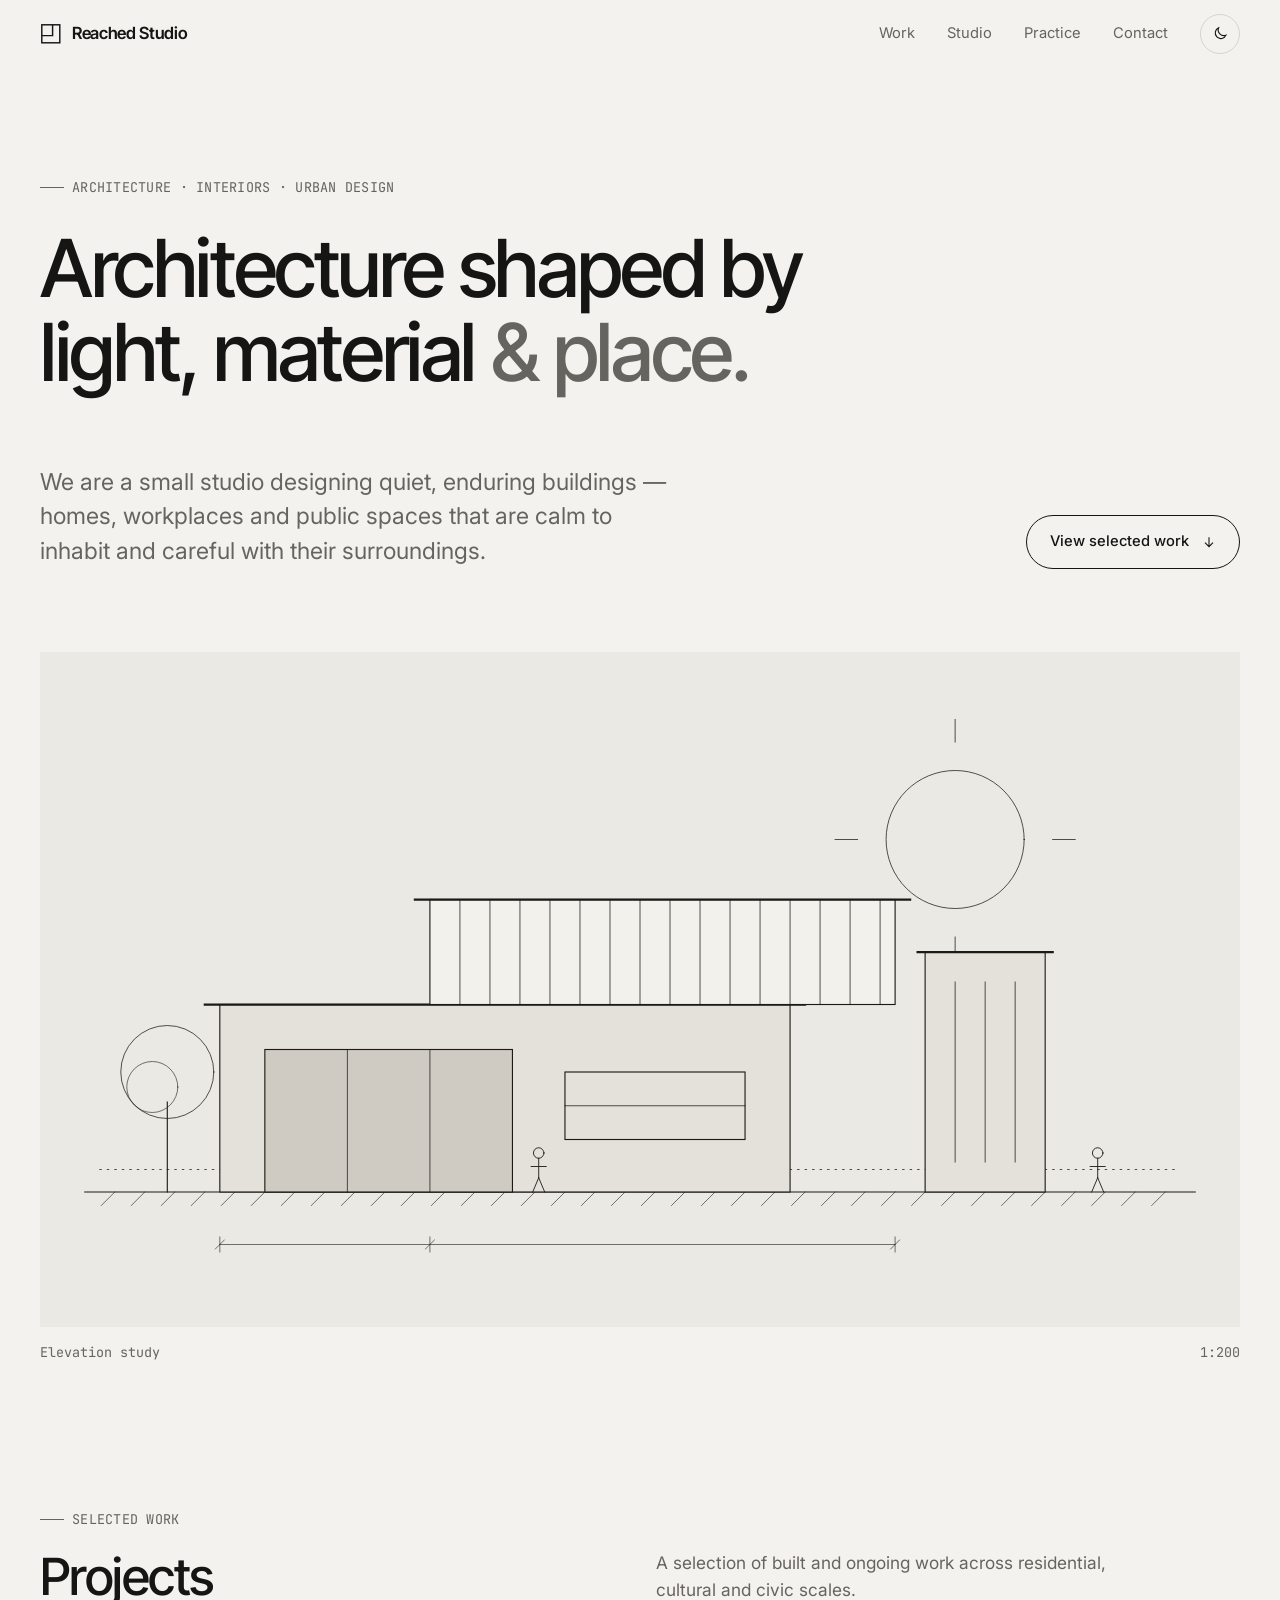
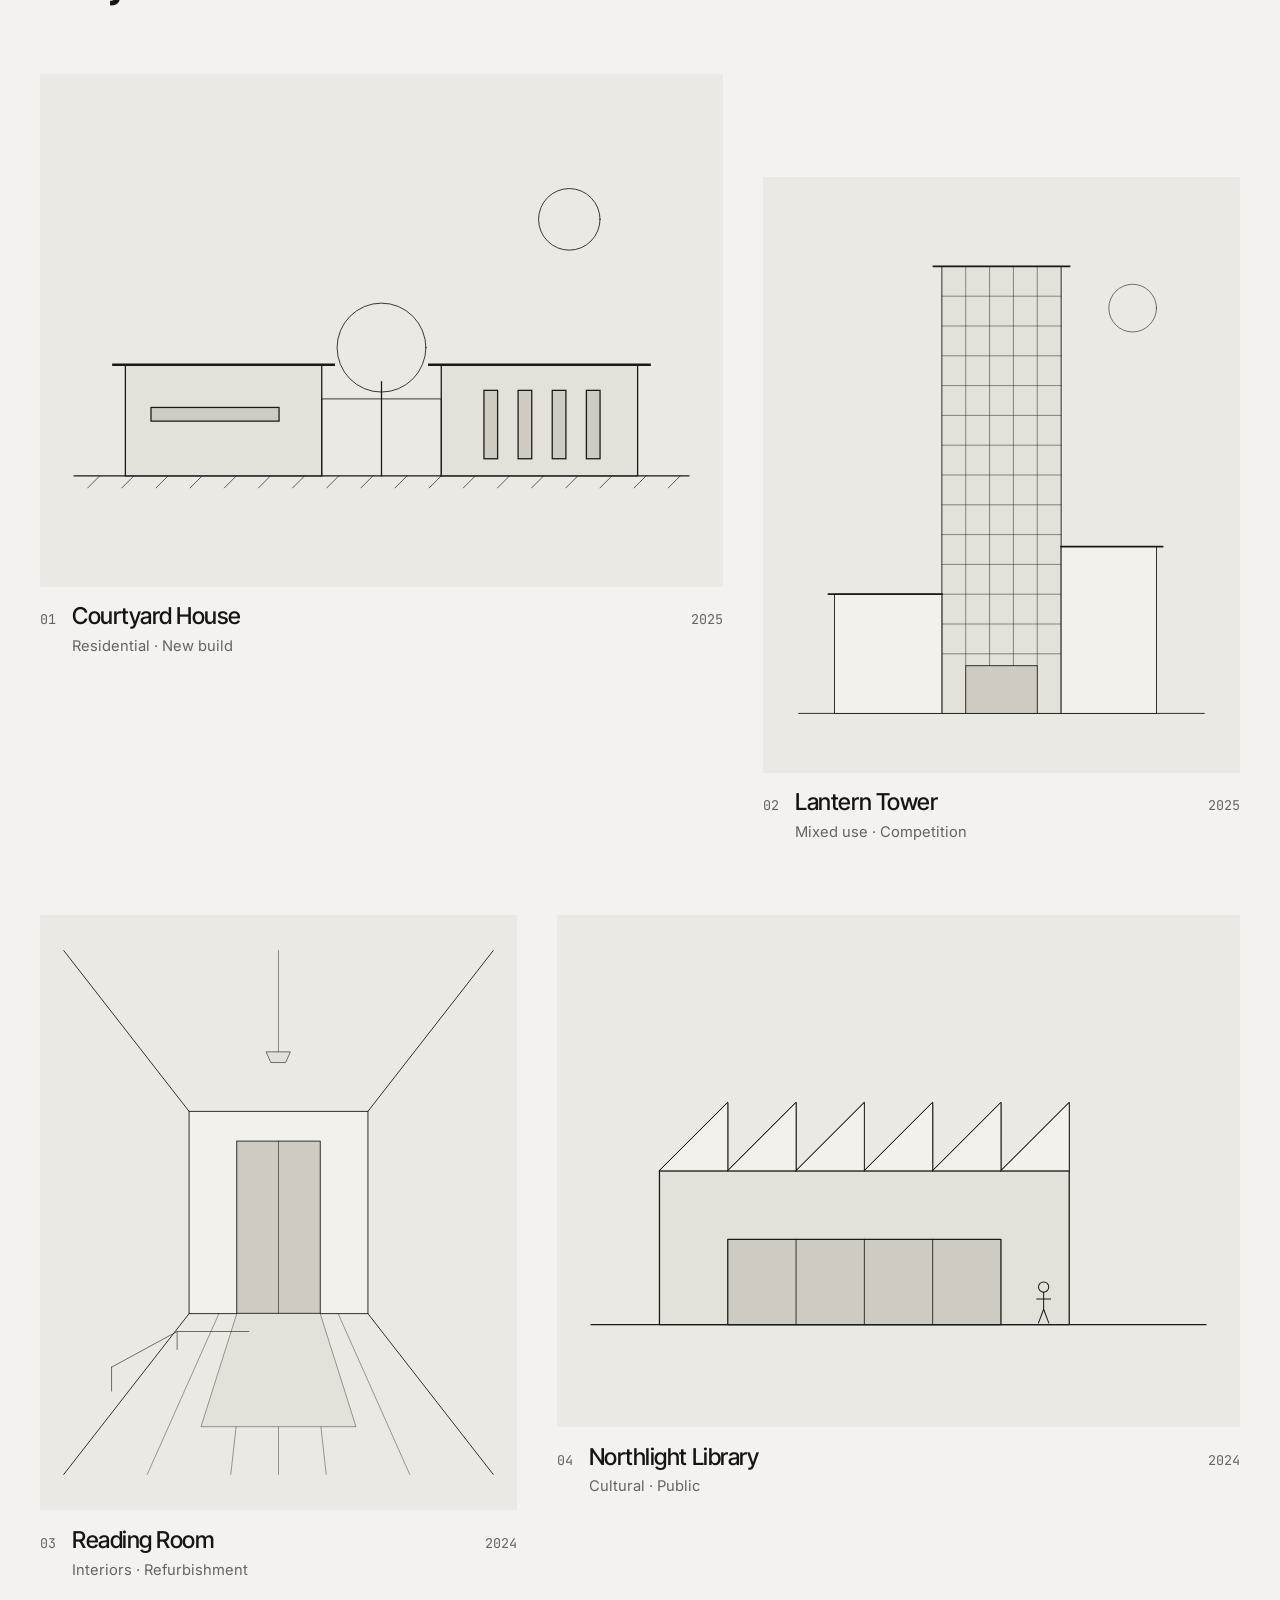
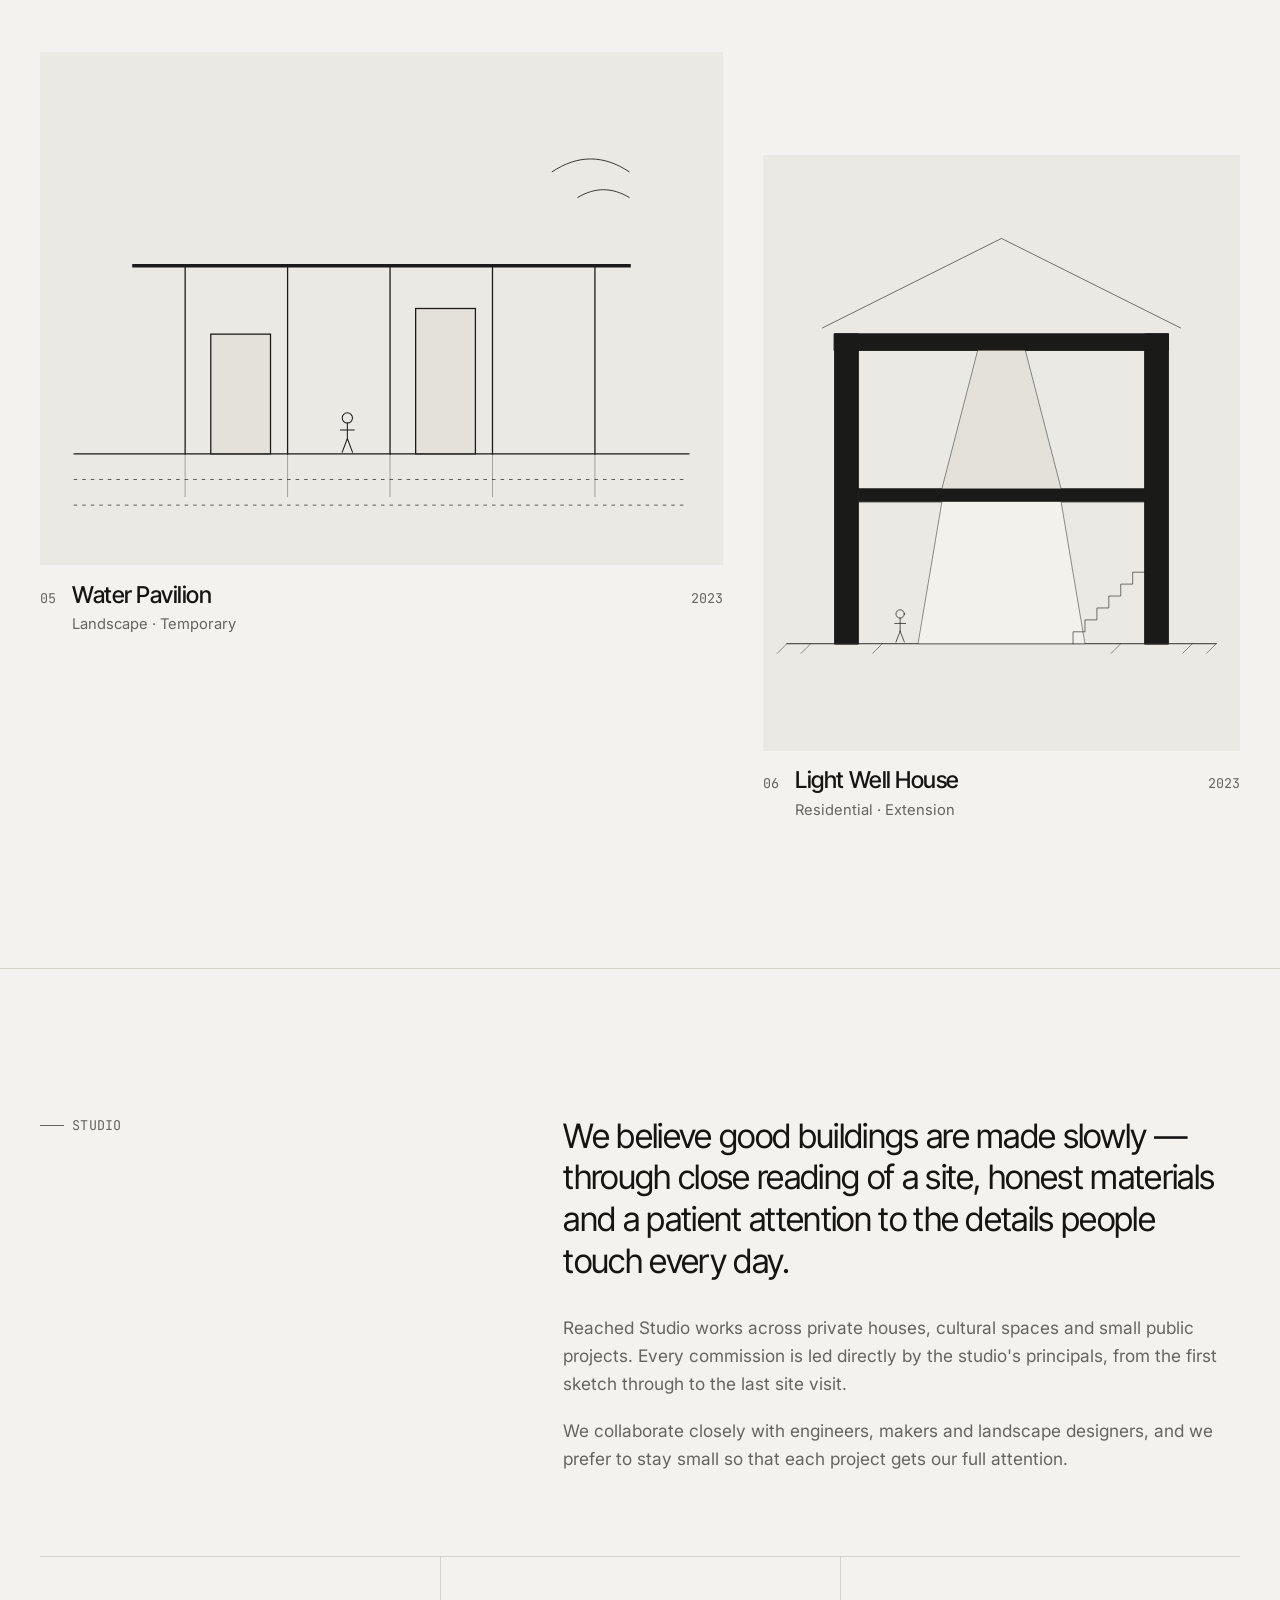
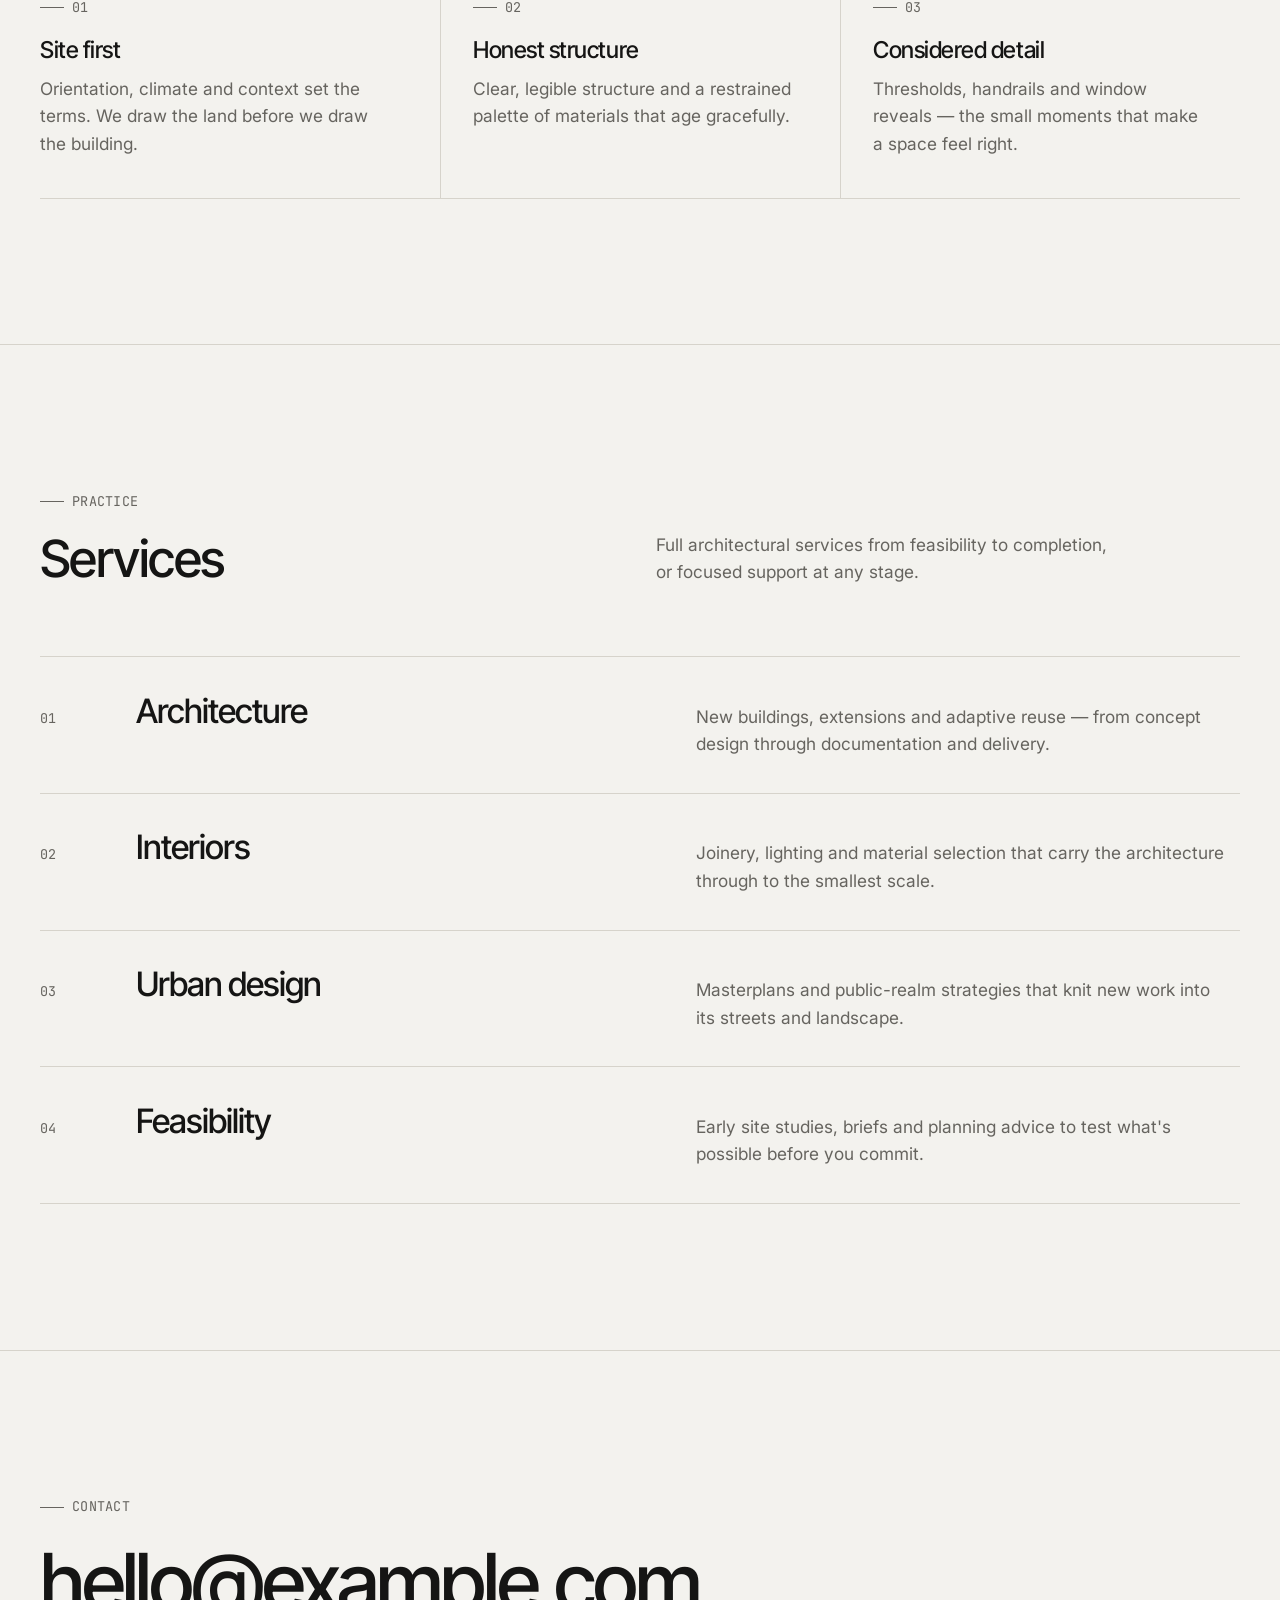
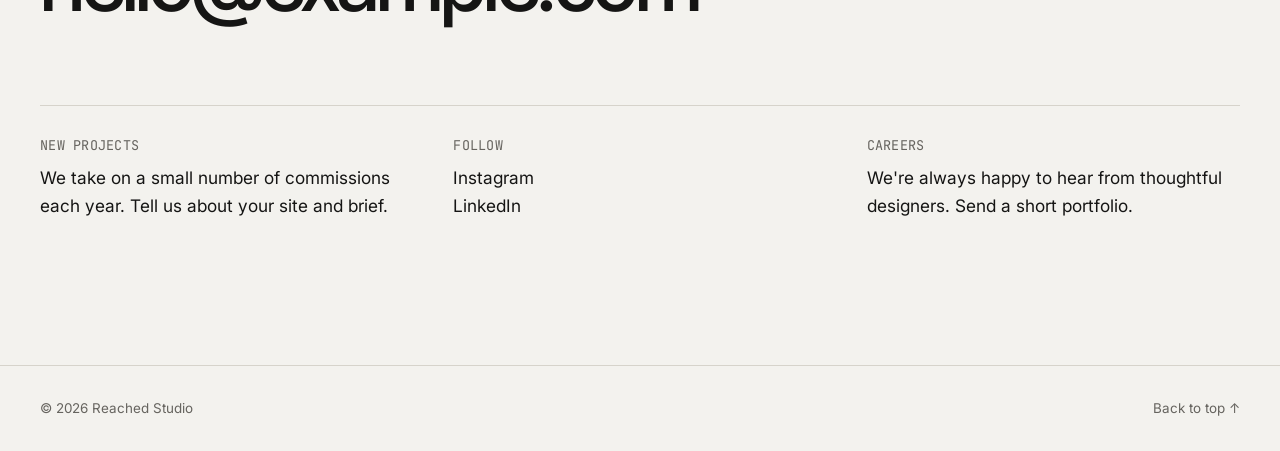
==== commit 6668ef3e: "Redesign site as architecture studio portfolio Replace the HTML5 UP Massively template with a depend" ====
--- a/index.html
+++ b/index.html
@@ -1,228 +1,309 @@
-<!DOCTYPE HTML>
-<!--
-	Massively by HTML5 UP
-	html5up.net | @ajlkn
-	Free for personal and commercial use under the CCA 3.0 license (html5up.net/license)
--->
-<html>
-	<head>
-		<title>Massively by HTML5 UP</title>
-		<meta charset="utf-8" />
-		<meta name="viewport" content="width=device-width, initial-scale=1, user-scalable=no" />
-		<link rel="stylesheet" href="assets/css/main.css" />
-		<noscript><link rel="stylesheet" href="assets/css/noscript.css" /></noscript>
-	</head>
-	<body class="is-preload">
-
-		<!-- Wrapper -->
-			<div id="wrapper" class="fade-in">
-
-				<!-- Intro -->
-					<div id="intro">
-						<h1>This is<br/>
-						Thaichop</h1>
-						<p>This is the first test of this website</p>
-						<ul class="actions">
-							<li><a href="#header" class="button icon solid solo fa-arrow-down scrolly">Continue</a></li>
-						</ul>
-					</div>
-
-				<!-- Header -->
-					<header id="header">
-						<a href="index.html" class="logo">Massively</a>
-					</header>
-
-				<!-- Nav -->
-					<nav id="nav">
-						<ul class="links">
-							<li class="active"><a href="index.html">This is Massively</a></li>
-							<li><a href="generic.html">Generic Page</a></li>
-							<li><a href="elements.html">Elements Reference</a></li>
-						</ul>
-						<ul class="icons">
-							<li><a href="#" class="icon brands fa-twitter"><span class="label">Twitter</span></a></li>
-							<li><a href="#" class="icon brands fa-facebook-f"><span class="label">Facebook</span></a></li>
-							<li><a href="#" class="icon brands fa-instagram"><span class="label">Instagram</span></a></li>
-							<li><a href="#" class="icon brands fa-github"><span class="label">GitHub</span></a></li>
-						</ul>
-					</nav>
-
-				<!-- Main -->
-					<div id="main">
-
-						<!-- Featured Post -->
-							<article class="post featured">
-								<header class="major">
-									<span class="date">April 25, 2017</span>
-									<h2><a href="#">And this is a<br />
-									massive headline</a></h2>
-									<p>Aenean ornare velit lacus varius enim ullamcorper proin aliquam<br />
-									facilisis ante sed etiam magna interdum congue. Lorem ipsum dolor<br />
-									amet nullam sed etiam veroeros.</p>
-								</header>
-								<a href="#" class="image main"><img src="images/pic01.jpg" alt="" /></a>
-								<ul class="actions special">
-									<li><a href="#" class="button large">Full Story</a></li>
-								</ul>
-							</article>
-
-						<!-- Posts -->
-							<section class="posts">
-								<article>
-									<header>
-										<span class="date">April 24, 2017</span>
-										<h2><a href="#">Sed magna<br />
-										ipsum faucibus</a></h2>
-									</header>
-									<a href="#" class="image fit"><img src="images/pic02.jpg" alt="" /></a>
-									<p>Donec eget ex magna. Interdum et malesuada fames ac ante ipsum primis in faucibus. Pellentesque venenatis dolor imperdiet dolor mattis sagittis magna etiam.</p>
-									<ul class="actions special">
-										<li><a href="#" class="button">Full Story</a></li>
-									</ul>
-								</article>
-								<article>
-									<header>
-										<span class="date">April 22, 2017</span>
-										<h2><a href="#">Primis eget<br />
-										imperdiet lorem</a></h2>
-									</header>
-									<a href="#" class="image fit"><img src="images/pic03.jpg" alt="" /></a>
-									<p>Donec eget ex magna. Interdum et malesuada fames ac ante ipsum primis in faucibus. Pellentesque venenatis dolor imperdiet dolor mattis sagittis magna etiam.</p>
-									<ul class="actions special">
-										<li><a href="#" class="button">Full Story</a></li>
-									</ul>
-								</article>
-								<article>
-									<header>
-										<span class="date">April 18, 2017</span>
-										<h2><a href="#">Ante mattis<br />
-										interdum dolor</a></h2>
-									</header>
-									<a href="#" class="image fit"><img src="images/pic04.jpg" alt="" /></a>
-									<p>Donec eget ex magna. Interdum et malesuada fames ac ante ipsum primis in faucibus. Pellentesque venenatis dolor imperdiet dolor mattis sagittis magna etiam.</p>
-									<ul class="actions special">
-										<li><a href="#" class="button">Full Story</a></li>
-									</ul>
-								</article>
-								<article>
-									<header>
-										<span class="date">April 14, 2017</span>
-										<h2><a href="#">Tempus sed<br />
-										nulla imperdiet</a></h2>
-									</header>
-									<a href="#" class="image fit"><img src="images/pic05.jpg" alt="" /></a>
-									<p>Donec eget ex magna. Interdum et malesuada fames ac ante ipsum primis in faucibus. Pellentesque venenatis dolor imperdiet dolor mattis sagittis magna etiam.</p>
-									<ul class="actions special">
-										<li><a href="#" class="button">Full Story</a></li>
-									</ul>
-								</article>
-								<article>
-									<header>
-										<span class="date">April 11, 2017</span>
-										<h2><a href="#">Odio magna<br />
-										sed consectetur</a></h2>
-									</header>
-									<a href="#" class="image fit"><img src="images/pic06.jpg" alt="" /></a>
-									<p>Donec eget ex magna. Interdum et malesuada fames ac ante ipsum primis in faucibus. Pellentesque venenatis dolor imperdiet dolor mattis sagittis magna etiam.</p>
-									<ul class="actions special">
-										<li><a href="#" class="button">Full Story</a></li>
-									</ul>
-								</article>
-								<article>
-									<header>
-										<span class="date">April 7, 2017</span>
-										<h2><a href="#">Augue lorem<br />
-										primis vestibulum</a></h2>
-									</header>
-									<a href="#" class="image fit"><img src="images/pic07.jpg" alt="" /></a>
-									<p>Donec eget ex magna. Interdum et malesuada fames ac ante ipsum primis in faucibus. Pellentesque venenatis dolor imperdiet dolor mattis sagittis magna etiam.</p>
-									<ul class="actions special">
-										<li><a href="#" class="button">Full Story</a></li>
-									</ul>
-								</article>
-							</section>
-
-						<!-- Footer -->
-							<footer>
-								<div class="pagination">
-									<!--<a href="#" class="previous">Prev</a>-->
-									<a href="#" class="page active">1</a>
-									<a href="#" class="page">2</a>
-									<a href="#" class="page">3</a>
-									<span class="extra">&hellip;</span>
-									<a href="#" class="page">8</a>
-									<a href="#" class="page">9</a>
-									<a href="#" class="page">10</a>
-									<a href="#" class="next">Next</a>
-								</div>
-							</footer>
-
-					</div>
-
-				<!-- Footer -->
-					<footer id="footer">
-						<section>
-							<form method="post" action="#">
-								<div class="fields">
-									<div class="field">
-										<label for="name">Name</label>
-										<input type="text" name="name" id="name" />
-									</div>
-									<div class="field">
-										<label for="email">Email</label>
-										<input type="text" name="email" id="email" />
-									</div>
-									<div class="field">
-										<label for="message">Message</label>
-										<textarea name="message" id="message" rows="3"></textarea>
-									</div>
-								</div>
-								<ul class="actions">
-									<li><input type="submit" value="Send Message" /></li>
-								</ul>
-							</form>
-						</section>
-						<section class="split contact">
-							<section class="alt">
-								<h3>Address</h3>
-								<p>1234 Somewhere Road #87257<br />
-								Nashville, TN 00000-0000</p>
-							</section>
-							<section>
-								<h3>Phone</h3>
-								<p><a href="#">(000) 000-0000</a></p>
-							</section>
-							<section>
-								<h3>Email</h3>
-								<p><a href="#">info@untitled.tld</a></p>
-							</section>
-							<section>
-								<h3>Social</h3>
-								<ul class="icons alt">
-									<li><a href="#" class="icon brands alt fa-twitter"><span class="label">Twitter</span></a></li>
-									<li><a href="#" class="icon brands alt fa-facebook-f"><span class="label">Facebook</span></a></li>
-									<li><a href="#" class="icon brands alt fa-instagram"><span class="label">Instagram</span></a></li>
-									<li><a href="#" class="icon brands alt fa-github"><span class="label">GitHub</span></a></li>
-								</ul>
-							</section>
-						</section>
-					</footer>
-
-				<!-- Copyright -->
-					<div id="copyright">
-						<ul><li>&copy; Untitled</li><li>Design: <a href="https://html5up.net">HTML5 UP</a></li></ul>
-					</div>
-
-			</div>
-
-		<!-- Scripts -->
-			<script src="assets/js/jquery.min.js"></script>
-			<script src="assets/js/jquery.scrollex.min.js"></script>
-			<script src="assets/js/jquery.scrolly.min.js"></script>
-			<script src="assets/js/browser.min.js"></script>
-			<script src="assets/js/breakpoints.min.js"></script>
-			<script src="assets/js/util.js"></script>
-			<script src="assets/js/main.js"></script>
-
-	</body>
-</html>+<!DOCTYPE html>
+<html lang="en">
+<head>
+  <meta charset="utf-8" />
+  <meta name="viewport" content="width=device-width, initial-scale=1" />
+  <title>Reached Studio — Architecture &amp; Interiors</title>
+  <meta name="description" content="Reached Studio is an architecture and interiors practice designing quiet, enduring buildings shaped by light, material and place." />
+  <meta name="theme-color" content="#f3f2ee" media="(prefers-color-scheme: light)" />
+  <meta name="theme-color" content="#0e0e0d" media="(prefers-color-scheme: dark)" />
+  <meta property="og:title" content="Reached Studio — Architecture &amp; Interiors" />
+  <meta property="og:description" content="Quiet, enduring buildings shaped by light, material and place." />
+  <meta property="og:type" content="website" />
+  <link rel="icon" href="assets/favicon.svg" type="image/svg+xml" />
+
+  <!-- Apply saved theme before paint to avoid a flash -->
+  <script>
+    (function () {
+      var d = document.documentElement;
+      d.classList.add("js");
+      try {
+        var t = localStorage.getItem("theme");
+        if (t === "light" || t === "dark") d.setAttribute("data-theme", t);
+      } catch (e) {}
+    })();
+  </script>
+
+  <link rel="preconnect" href="https://fonts.googleapis.com" />
+  <link rel="preconnect" href="https://fonts.gstatic.com" crossorigin />
+  <link rel="stylesheet" href="https://fonts.googleapis.com/css2?family=Inter:wght@400;500;600&family=Inter+Tight:wght@400;500;600&family=JetBrains+Mono:wght@400&display=swap" />
+  <link rel="stylesheet" href="assets/css/style.css" />
+</head>
+<body>
+  <a class="skip-link" href="#main">Skip to content</a>
+
+  <header class="site-header">
+    <div class="container">
+      <a class="brand" href="index.html" aria-label="Reached Studio, home">
+        <svg class="brand-mark" viewBox="0 0 24 24" fill="none" stroke="currentColor" stroke-width="1.6" aria-hidden="true">
+          <rect x="2" y="2" width="20" height="20" />
+          <path d="M2 14h12V2" />
+        </svg>
+        Reached Studio
+      </a>
+
+      <nav class="nav" aria-label="Primary">
+        <ul class="nav-links" id="nav-links">
+          <li><a href="#work">Work</a></li>
+          <li><a href="#studio">Studio</a></li>
+          <li><a href="#practice">Practice</a></li>
+          <li><a href="#contact">Contact</a></li>
+        </ul>
+        <div class="header-actions">
+          <button class="icon-btn theme-toggle" type="button" aria-label="Toggle colour theme">
+            <svg class="icon-moon" viewBox="0 0 24 24" fill="none" stroke="currentColor" stroke-width="1.6" aria-hidden="true"><path d="M20 14.5A8 8 0 0 1 9.5 4a8 8 0 1 0 10.5 10.5Z" /></svg>
+            <svg class="icon-sun" viewBox="0 0 24 24" fill="none" stroke="currentColor" stroke-width="1.6" aria-hidden="true"><circle cx="12" cy="12" r="4" /><path d="M12 2v2M12 20v2M2 12h2M20 12h2M4.9 4.9l1.4 1.4M17.7 17.7l1.4 1.4M4.9 19.1l1.4-1.4M17.7 6.3l1.4-1.4" /></svg>
+          </button>
+          <button class="icon-btn menu-toggle" type="button" aria-expanded="false" aria-controls="nav-links" aria-label="Open menu">
+            <span></span>
+          </button>
+        </div>
+      </nav>
+    </div>
+  </header>
+
+  <main id="main">
+    <!-- Hero -->
+    <section class="hero container" aria-labelledby="hero-title">
+      <p class="label reveal">Architecture · Interiors · Urban Design</p>
+      <h1 class="hero-title reveal" id="hero-title" style="--delay: .08s">
+        Architecture shaped by light, material <em>&amp; place.</em>
+      </h1>
+      <div class="hero-foot">
+        <p class="hero-lede reveal" style="--delay: .16s">
+          We are a small studio designing quiet, enduring buildings — homes, workplaces and
+          public spaces that are calm to inhabit and careful with their surroundings.
+        </p>
+        <a class="btn reveal" href="#work" style="--delay: .24s">
+          View selected work
+          <svg viewBox="0 0 24 24" fill="none" stroke="currentColor" stroke-width="1.6" aria-hidden="true"><path d="M12 5v14M6 13l6 6 6-6" /></svg>
+        </a>
+      </div>
+    </section>
+
+    <div class="container reveal">
+      <figure>
+        <div class="frame hero-media">
+          <img class="is-drawing" src="images/work/hero.svg" alt="Elevation drawing of a low building with a cantilevered upper volume and a slender tower" width="1600" height="900" />
+        </div>
+        <figcaption class="hero-caption">
+          <span>Elevation study</span>
+          <span>1:200</span>
+        </figcaption>
+      </figure>
+    </div>
+
+    <!-- Work -->
+    <section class="section" id="work" aria-labelledby="work-title">
+      <div class="container">
+        <div class="section-head">
+          <div>
+            <p class="label reveal">Selected work</p>
+            <h2 class="section-title reveal" id="work-title" style="margin-top:1.25rem">Projects</h2>
+          </div>
+          <p class="section-intro reveal">
+            A selection of built and ongoing work across residential, cultural and
+            civic scales.
+          </p>
+        </div>
+
+        <div class="work-grid">
+          <article class="work-card work-card--wide reveal">
+            <a href="project.html">
+              <div class="frame"><img class="is-drawing" src="images/work/courtyard-house.svg" alt="Elevation of a low courtyard house with a tree at its centre" loading="lazy" width="800" height="600" /></div>
+              <div class="work-meta">
+                <span class="work-index">01</span>
+                <h3 class="work-title">Courtyard House</h3>
+                <span class="work-year">2025</span>
+                <p class="work-type">Residential · New build</p>
+              </div>
+            </a>
+          </article>
+
+          <article class="work-card work-card--narrow is-offset reveal" style="--delay: .1s">
+            <a href="project.html">
+              <div class="frame"><img class="is-drawing" src="images/work/tower.svg" alt="Elevation of a slender gridded tower with low pavilions at its base" loading="lazy" width="800" height="1000" /></div>
+              <div class="work-meta">
+                <span class="work-index">02</span>
+                <h3 class="work-title">Lantern Tower</h3>
+                <span class="work-year">2025</span>
+                <p class="work-type">Mixed use · Competition</p>
+              </div>
+            </a>
+          </article>
+
+          <article class="work-card work-card--narrow reveal">
+            <a href="project.html">
+              <div class="frame"><img class="is-drawing" src="images/work/interior.svg" alt="Perspective of a quiet room with a tall window and light falling on the floor" loading="lazy" width="800" height="1000" /></div>
+              <div class="work-meta">
+                <span class="work-index">03</span>
+                <h3 class="work-title">Reading Room</h3>
+                <span class="work-year">2024</span>
+                <p class="work-type">Interiors · Refurbishment</p>
+              </div>
+            </a>
+          </article>
+
+          <article class="work-card work-card--wide reveal" style="--delay: .1s">
+            <a href="project.html">
+              <div class="frame"><img class="is-drawing" src="images/work/library.svg" alt="Elevation of a library with a sawtooth north-light roof" loading="lazy" width="800" height="600" /></div>
+              <div class="work-meta">
+                <span class="work-index">04</span>
+                <h3 class="work-title">Northlight Library</h3>
+                <span class="work-year">2024</span>
+                <p class="work-type">Cultural · Public</p>
+              </div>
+            </a>
+          </article>
+
+          <article class="work-card work-card--wide reveal">
+            <a href="project.html">
+              <div class="frame"><img class="is-drawing" src="images/work/pavilion.svg" alt="Elevation of a thin-roofed pavilion on slender columns beside water" loading="lazy" width="800" height="600" /></div>
+              <div class="work-meta">
+                <span class="work-index">05</span>
+                <h3 class="work-title">Water Pavilion</h3>
+                <span class="work-year">2023</span>
+                <p class="work-type">Landscape · Temporary</p>
+              </div>
+            </a>
+          </article>
+
+          <article class="work-card work-card--narrow is-offset reveal" style="--delay: .1s">
+            <a href="project.html">
+              <div class="frame"><img class="is-drawing" src="images/work/section.svg" alt="Section drawing of a two-storey house with a central light shaft" loading="lazy" width="800" height="1000" /></div>
+              <div class="work-meta">
+                <span class="work-index">06</span>
+                <h3 class="work-title">Light Well House</h3>
+                <span class="work-year">2023</span>
+                <p class="work-type">Residential · Extension</p>
+              </div>
+            </a>
+          </article>
+        </div>
+      </div>
+    </section>
+
+    <!-- Studio -->
+    <section class="section" id="studio" aria-labelledby="studio-title">
+      <div class="container">
+        <div class="studio-grid">
+          <div>
+            <p class="label reveal">Studio</p>
+            <h2 class="visually-hidden" id="studio-title">About the studio</h2>
+          </div>
+          <div>
+            <p class="studio-statement reveal">
+              We believe good buildings are made slowly — through close reading of a site,
+              honest materials and a patient attention to the details people touch every day.
+            </p>
+            <div class="studio-body reveal">
+              <p>
+                Reached Studio works across private houses, cultural spaces and small public
+                projects. Every commission is led directly by the studio's principals, from the
+                first sketch through to the last site visit.
+              </p>
+              <p>
+                We collaborate closely with engineers, makers and landscape designers, and we
+                prefer to stay small so that each project gets our full attention.
+              </p>
+            </div>
+          </div>
+        </div>
+
+        <div class="principles">
+          <div class="principle reveal">
+            <span class="label">01</span>
+            <h3>Site first</h3>
+            <p>Orientation, climate and context set the terms. We draw the land before we draw the building.</p>
+          </div>
+          <div class="principle reveal" style="--delay: .08s">
+            <span class="label">02</span>
+            <h3>Honest structure</h3>
+            <p>Clear, legible structure and a restrained palette of materials that age gracefully.</p>
+          </div>
+          <div class="principle reveal" style="--delay: .16s">
+            <span class="label">03</span>
+            <h3>Considered detail</h3>
+            <p>Thresholds, handrails and window reveals — the small moments that make a space feel right.</p>
+          </div>
+        </div>
+      </div>
+    </section>
+
+    <!-- Practice -->
+    <section class="section" id="practice" aria-labelledby="practice-title">
+      <div class="container">
+        <div class="section-head">
+          <div>
+            <p class="label reveal">Practice</p>
+            <h2 class="section-title reveal" id="practice-title" style="margin-top:1.25rem">Services</h2>
+          </div>
+          <p class="section-intro reveal">
+            Full architectural services from feasibility to completion, or focused
+            support at any stage.
+          </p>
+        </div>
+
+        <ul class="services">
+          <li class="service reveal">
+            <span class="service-num">01</span>
+            <h3>Architecture</h3>
+            <p>New buildings, extensions and adaptive reuse — from concept design through documentation and delivery.</p>
+          </li>
+          <li class="service reveal">
+            <span class="service-num">02</span>
+            <h3>Interiors</h3>
+            <p>Joinery, lighting and material selection that carry the architecture through to the smallest scale.</p>
+          </li>
+          <li class="service reveal">
+            <span class="service-num">03</span>
+            <h3>Urban design</h3>
+            <p>Masterplans and public-realm strategies that knit new work into its streets and landscape.</p>
+          </li>
+          <li class="service reveal">
+            <span class="service-num">04</span>
+            <h3>Feasibility</h3>
+            <p>Early site studies, briefs and planning advice to test what's possible before you commit.</p>
+          </li>
+        </ul>
+      </div>
+    </section>
+
+    <!-- Contact -->
+    <section class="section" id="contact" aria-labelledby="contact-title">
+      <div class="container">
+        <p class="label reveal">Contact</p>
+        <h2 class="visually-hidden" id="contact-title">Contact</h2>
+        <a class="contact-email reveal" href="mailto:hello@example.com">hello@example.com</a>
+
+        <div class="contact-grid reveal">
+          <div>
+            <h3>New projects</h3>
+            <p>We take on a small number of commissions each year. Tell us about your site and brief.</p>
+          </div>
+          <div>
+            <h3>Follow</h3>
+            <ul>
+              <li><a href="#">Instagram</a></li>
+              <li><a href="#">LinkedIn</a></li>
+            </ul>
+          </div>
+          <div>
+            <h3>Careers</h3>
+            <p>We're always happy to hear from thoughtful designers. Send a short portfolio.</p>
+          </div>
+        </div>
+      </div>
+    </section>
+  </main>
+
+  <footer class="site-footer">
+    <div class="container">
+      <span>&copy; <span data-year>2026</span> Reached Studio</span>
+      <a href="#main">Back to top ↑</a>
+    </div>
+  </footer>
+
+  <script src="assets/js/main.js" defer></script>
+</body>
+</html>
--- a/assets/css/style.css
+++ b/assets/css/style.css
@@ -0,0 +1,1022 @@
+/* ==========================================================================
+   Reached Studio — site styles
+   Tokens → base → layout → components → pages → motion
+   ========================================================================== */
+
+/* ---------- Tokens ---------- */
+
+:root {
+  --bg: #f3f2ee;
+  --bg-elev: #ebe9e3;
+  --fg: #151514;
+  --fg-muted: #66645f;
+  --line: #d6d3cb;
+  --accent: #a4502a;
+  --header-bg: rgba(243, 242, 238, 0.82);
+  --drawing-filter: none;
+
+  --font-sans: "Inter", system-ui, -apple-system, "Segoe UI", Roboto, sans-serif;
+  --font-display: "Inter Tight", var(--font-sans);
+  --font-mono: "JetBrains Mono", ui-monospace, "SFMono-Regular", Menlo, monospace;
+
+  --step--1: clamp(0.78rem, 0.76rem + 0.1vw, 0.84rem);
+  --step-0: clamp(1rem, 0.97rem + 0.15vw, 1.08rem);
+  --step-1: clamp(1.2rem, 1.1rem + 0.45vw, 1.45rem);
+  --step-2: clamp(1.5rem, 1.3rem + 1vw, 2.1rem);
+  --step-3: clamp(2rem, 1.6rem + 2vw, 3.2rem);
+  --step-4: clamp(2.6rem, 1.8rem + 4vw, 5.6rem);
+
+  --gutter: clamp(1rem, 0.5rem + 2.5vw, 2.5rem);
+  --max: 1440px;
+  --header-h: 4.25rem;
+  --section-space: clamp(5rem, 3.5rem + 7vw, 10rem);
+
+  --ease: cubic-bezier(0.22, 1, 0.36, 1);
+  color-scheme: light;
+}
+
+@media (prefers-color-scheme: dark) {
+  :root:not([data-theme="light"]) {
+    --bg: #0e0e0d;
+    --bg-elev: #181816;
+    --fg: #ecebe6;
+    --fg-muted: #9a978f;
+    --line: #2b2a27;
+    --accent: #dc8a5e;
+    --header-bg: rgba(14, 14, 13, 0.78);
+    --drawing-filter: invert(1) hue-rotate(180deg) brightness(0.9);
+    color-scheme: dark;
+  }
+}
+
+:root[data-theme="dark"] {
+  --bg: #0e0e0d;
+  --bg-elev: #181816;
+  --fg: #ecebe6;
+  --fg-muted: #9a978f;
+  --line: #2b2a27;
+  --accent: #dc8a5e;
+  --header-bg: rgba(14, 14, 13, 0.78);
+  --drawing-filter: invert(1) hue-rotate(180deg) brightness(0.9);
+  color-scheme: dark;
+}
+
+/* ---------- Base ---------- */
+
+*,
+*::before,
+*::after {
+  box-sizing: border-box;
+}
+
+html {
+  -webkit-text-size-adjust: 100%;
+  scroll-padding-top: calc(var(--header-h) + 1rem);
+}
+
+@media (prefers-reduced-motion: no-preference) {
+  html {
+    scroll-behavior: smooth;
+  }
+}
+
+body {
+  margin: 0;
+  background: var(--bg);
+  color: var(--fg);
+  font-family: var(--font-sans);
+  font-size: var(--step-0);
+  line-height: 1.6;
+  -webkit-font-smoothing: antialiased;
+  text-rendering: optimizeLegibility;
+  overflow-x: hidden;
+  transition: background-color 0.4s var(--ease), color 0.4s var(--ease);
+}
+
+body.menu-open {
+  overflow: hidden;
+}
+
+img,
+svg {
+  display: block;
+  max-width: 100%;
+}
+
+a {
+  color: inherit;
+  text-decoration: none;
+}
+
+h1,
+h2,
+h3,
+p,
+ul,
+ol,
+dl,
+dd,
+figure {
+  margin: 0;
+}
+
+ul,
+ol {
+  padding: 0;
+  list-style: none;
+}
+
+h1,
+h2,
+h3 {
+  font-family: var(--font-display);
+  font-weight: 500;
+  letter-spacing: -0.03em;
+  line-height: 1.05;
+  text-wrap: balance;
+}
+
+p {
+  text-wrap: pretty;
+}
+
+::selection {
+  background: var(--fg);
+  color: var(--bg);
+}
+
+:focus-visible {
+  outline: 2px solid var(--accent);
+  outline-offset: 3px;
+}
+
+.skip-link {
+  position: absolute;
+  left: 1rem;
+  top: -3rem;
+  z-index: 100;
+  padding: 0.6rem 1rem;
+  background: var(--fg);
+  color: var(--bg);
+  font-size: var(--step--1);
+}
+
+.skip-link:focus {
+  top: 1rem;
+}
+
+.visually-hidden {
+  position: absolute;
+  width: 1px;
+  height: 1px;
+  overflow: hidden;
+  clip: rect(0 0 0 0);
+  white-space: nowrap;
+}
+
+/* ---------- Layout ---------- */
+
+.container {
+  width: 100%;
+  max-width: var(--max);
+  margin-inline: auto;
+  padding-inline: var(--gutter);
+}
+
+.section {
+  padding-block: var(--section-space);
+}
+
+.section + .section {
+  border-top: 1px solid var(--line);
+}
+
+.section-head {
+  display: grid;
+  grid-template-columns: 1fr;
+  gap: 1rem 2rem;
+  align-items: end;
+  margin-bottom: clamp(2.5rem, 2rem + 3vw, 5rem);
+}
+
+@media (min-width: 800px) {
+  .section-head {
+    grid-template-columns: 1fr 1fr;
+  }
+}
+
+.section-title {
+  font-size: var(--step-3);
+}
+
+.section-intro {
+  color: var(--fg-muted);
+  max-width: 42ch;
+}
+
+.label {
+  display: flex;
+  width: fit-content;
+  align-items: center;
+  gap: 0.6em;
+  font-family: var(--font-mono);
+  font-size: var(--step--1);
+  font-weight: 400;
+  letter-spacing: 0.02em;
+  text-transform: uppercase;
+  color: var(--fg-muted);
+}
+
+.label::before {
+  content: "";
+  width: 1.5rem;
+  height: 1px;
+  background: currentColor;
+}
+
+/* ---------- Header ---------- */
+
+.site-header {
+  position: fixed;
+  inset: 0 0 auto;
+  z-index: 50;
+  height: var(--header-h);
+  border-bottom: 1px solid transparent;
+  transition: background-color 0.3s var(--ease), border-color 0.3s var(--ease),
+    transform 0.4s var(--ease);
+}
+
+.site-header.is-scrolled {
+  background: var(--header-bg);
+  border-color: var(--line);
+  -webkit-backdrop-filter: saturate(140%) blur(14px);
+  backdrop-filter: saturate(140%) blur(14px);
+}
+
+.site-header.is-hidden {
+  transform: translateY(-100%);
+}
+
+.site-header .container {
+  display: flex;
+  align-items: center;
+  justify-content: space-between;
+  height: 100%;
+  gap: 1.5rem;
+}
+
+.brand {
+  display: inline-flex;
+  align-items: center;
+  gap: 0.65rem;
+  font-family: var(--font-display);
+  font-weight: 600;
+  font-size: 1.05rem;
+  letter-spacing: -0.02em;
+}
+
+.brand-mark {
+  width: 1.35rem;
+  height: 1.35rem;
+  flex: none;
+}
+
+.nav {
+  display: flex;
+  align-items: center;
+  gap: 2rem;
+}
+
+.nav-links {
+  display: flex;
+  gap: 2rem;
+  font-size: 0.92rem;
+}
+
+.nav-links a {
+  position: relative;
+  color: var(--fg-muted);
+  transition: color 0.2s ease;
+}
+
+.nav-links a:hover,
+.nav-links a[aria-current] {
+  color: var(--fg);
+}
+
+.nav-links a::after {
+  content: "";
+  position: absolute;
+  left: 0;
+  right: 0;
+  bottom: -0.3rem;
+  height: 1px;
+  background: currentColor;
+  transform: scaleX(0);
+  transform-origin: right;
+  transition: transform 0.4s var(--ease);
+}
+
+.nav-links a:hover::after,
+.nav-links a[aria-current]::after {
+  transform: scaleX(1);
+  transform-origin: left;
+}
+
+.header-actions {
+  display: flex;
+  align-items: center;
+  gap: 0.5rem;
+}
+
+.icon-btn {
+  display: inline-grid;
+  place-items: center;
+  width: 2.5rem;
+  height: 2.5rem;
+  padding: 0;
+  border: 1px solid var(--line);
+  border-radius: 50%;
+  background: transparent;
+  color: var(--fg);
+  cursor: pointer;
+  transition: border-color 0.2s ease, background-color 0.2s ease;
+}
+
+.icon-btn:hover {
+  border-color: var(--fg);
+}
+
+.icon-btn svg {
+  width: 1.05rem;
+  height: 1.05rem;
+}
+
+.theme-toggle .icon-sun {
+  display: none;
+}
+
+:root[data-theme="dark"] .theme-toggle .icon-sun {
+  display: block;
+}
+
+:root[data-theme="dark"] .theme-toggle .icon-moon {
+  display: none;
+}
+
+@media (prefers-color-scheme: dark) {
+  :root:not([data-theme="light"]) .theme-toggle .icon-sun {
+    display: block;
+  }
+  :root:not([data-theme="light"]) .theme-toggle .icon-moon {
+    display: none;
+  }
+}
+
+.menu-toggle {
+  display: none;
+}
+
+.menu-toggle span {
+  position: relative;
+  display: block;
+  width: 1rem;
+  height: 1px;
+  background: currentColor;
+  transition: background-color 0.2s ease;
+}
+
+.menu-toggle span::before,
+.menu-toggle span::after {
+  content: "";
+  position: absolute;
+  left: 0;
+  width: 100%;
+  height: 1px;
+  background: currentColor;
+  transition: transform 0.35s var(--ease);
+}
+
+.menu-toggle span::before {
+  transform: translateY(-4px);
+}
+
+.menu-toggle span::after {
+  transform: translateY(4px);
+}
+
+.menu-toggle[aria-expanded="true"] span {
+  background: transparent;
+}
+
+.menu-toggle[aria-expanded="true"] span::before {
+  transform: rotate(45deg);
+}
+
+.menu-toggle[aria-expanded="true"] span::after {
+  transform: rotate(-45deg);
+}
+
+@media (max-width: 800px) {
+  .menu-toggle {
+    display: inline-grid;
+  }
+
+  .nav-links {
+    position: fixed;
+    inset: var(--header-h) 0 0;
+    flex-direction: column;
+    gap: 0;
+    padding: 2rem var(--gutter);
+    background: var(--bg);
+    font-family: var(--font-display);
+    font-size: var(--step-3);
+    letter-spacing: -0.03em;
+    opacity: 0;
+    visibility: hidden;
+    transform: translateY(-0.75rem);
+    transition: opacity 0.35s var(--ease), transform 0.35s var(--ease),
+      visibility 0s linear 0.35s;
+  }
+
+  .nav-links.is-open {
+    opacity: 1;
+    visibility: visible;
+    transform: none;
+    transition-delay: 0s;
+  }
+
+  .nav-links li {
+    border-bottom: 1px solid var(--line);
+  }
+
+  .nav-links a {
+    display: block;
+    padding-block: 1rem;
+    color: var(--fg);
+  }
+
+  .nav-links a::after {
+    display: none;
+  }
+
+  /* Keep the header solid while the menu is open */
+  body.menu-open .site-header {
+    background: var(--bg);
+    border-color: var(--line);
+    transform: none;
+  }
+}
+
+/* ---------- Buttons & links ---------- */
+
+.btn {
+  display: inline-flex;
+  align-items: center;
+  gap: 0.75rem;
+  padding: 0.9rem 1.4rem;
+  border: 1px solid var(--fg);
+  border-radius: 999px;
+  font-size: 0.92rem;
+  font-weight: 500;
+  transition: background-color 0.3s var(--ease), color 0.3s var(--ease);
+}
+
+.btn:hover {
+  background: var(--fg);
+  color: var(--bg);
+}
+
+.btn svg,
+.arrow-link svg {
+  width: 1rem;
+  height: 1rem;
+  transition: transform 0.4s var(--ease);
+}
+
+.btn:hover svg,
+.arrow-link:hover svg {
+  transform: translateX(4px);
+}
+
+.arrow-link {
+  display: inline-flex;
+  align-items: center;
+  gap: 0.6rem;
+  padding-bottom: 0.2rem;
+  border-bottom: 1px solid var(--line);
+  font-weight: 500;
+  transition: border-color 0.3s ease;
+}
+
+.arrow-link:hover {
+  border-color: var(--fg);
+}
+
+/* ---------- Media frames ---------- */
+
+.frame {
+  position: relative;
+  overflow: hidden;
+  background: var(--bg-elev);
+}
+
+.frame img {
+  width: 100%;
+  height: 100%;
+  object-fit: cover;
+  transition: transform 1.2s var(--ease);
+}
+
+/* Line-drawing placeholders invert cleanly in dark mode.
+   Remove the .is-drawing class when swapping in photography. */
+.frame img.is-drawing {
+  filter: var(--drawing-filter);
+}
+
+/* ---------- Hero ---------- */
+
+.hero {
+  padding-top: calc(var(--header-h) + clamp(3rem, 2rem + 6vw, 8rem));
+  padding-bottom: clamp(3rem, 2rem + 4vw, 6rem);
+}
+
+.hero-title {
+  font-size: var(--step-4);
+  max-width: 16ch;
+  margin-top: 1.75rem;
+}
+
+.hero-title em {
+  font-style: normal;
+  color: var(--fg-muted);
+}
+
+.hero-foot {
+  display: grid;
+  gap: 2rem;
+  margin-top: clamp(2.5rem, 2rem + 3vw, 4.5rem);
+}
+
+.hero-lede {
+  max-width: 46ch;
+  font-size: var(--step-1);
+  line-height: 1.5;
+  color: var(--fg-muted);
+}
+
+@media (min-width: 800px) {
+  .hero-foot {
+    grid-template-columns: 1fr auto;
+    align-items: end;
+  }
+}
+
+.hero-media {
+  aspect-ratio: 16 / 9;
+}
+
+@media (max-width: 600px) {
+  .hero-media {
+    aspect-ratio: 4 / 3;
+  }
+}
+
+.hero-caption {
+  display: flex;
+  justify-content: space-between;
+  gap: 1rem;
+  margin-top: 0.9rem;
+  font-family: var(--font-mono);
+  font-size: var(--step--1);
+  color: var(--fg-muted);
+}
+
+/* ---------- Work grid ---------- */
+
+.work-grid {
+  display: grid;
+  grid-template-columns: 1fr;
+  gap: clamp(3rem, 2rem + 3vw, 5rem) var(--gutter);
+}
+
+@media (min-width: 800px) {
+  .work-grid {
+    grid-template-columns: repeat(12, 1fr);
+  }
+
+  .work-card {
+    grid-column: span 6;
+  }
+
+  .work-card--wide {
+    grid-column: span 7;
+  }
+
+  .work-card--narrow {
+    grid-column: span 5;
+  }
+
+  /* Stagger the narrow column for a looser, gallery-like rhythm */
+  .work-card--narrow.is-offset {
+    margin-top: clamp(4rem, 8vw, 9rem);
+  }
+}
+
+.work-card a {
+  display: block;
+}
+
+.work-card .frame {
+  aspect-ratio: 4 / 3;
+}
+
+.work-card--narrow .frame {
+  aspect-ratio: 4 / 5;
+}
+
+.work-card a:hover .frame img {
+  transform: scale(1.035);
+}
+
+.work-meta {
+  display: grid;
+  grid-template-columns: auto 1fr auto;
+  gap: 0.25rem 1rem;
+  align-items: baseline;
+  margin-top: 1.1rem;
+}
+
+.work-index,
+.work-year {
+  font-family: var(--font-mono);
+  font-size: var(--step--1);
+  color: var(--fg-muted);
+}
+
+.work-title {
+  font-size: var(--step-1);
+  letter-spacing: -0.02em;
+}
+
+.work-type {
+  grid-column: 2 / -1;
+  color: var(--fg-muted);
+  font-size: 0.92rem;
+}
+
+.work-card a:hover .work-title {
+  text-decoration: underline;
+  text-decoration-thickness: 1px;
+  text-underline-offset: 0.2em;
+}
+
+/* ---------- Studio ---------- */
+
+.studio-grid {
+  display: grid;
+  gap: 3rem var(--gutter);
+}
+
+@media (min-width: 900px) {
+  .studio-grid {
+    grid-template-columns: 5fr 7fr;
+  }
+}
+
+.studio-statement {
+  font-family: var(--font-display);
+  font-size: var(--step-2);
+  font-weight: 400;
+  line-height: 1.25;
+  letter-spacing: -0.02em;
+}
+
+.studio-body {
+  display: grid;
+  gap: 1.25rem;
+  margin-top: 2rem;
+  color: var(--fg-muted);
+  max-width: 60ch;
+}
+
+.principles {
+  display: grid;
+  gap: 0;
+  margin-top: clamp(3rem, 2rem + 4vw, 6rem);
+  border-top: 1px solid var(--line);
+}
+
+@media (min-width: 800px) {
+  .principles {
+    grid-template-columns: repeat(3, 1fr);
+  }
+
+  .principle + .principle {
+    border-left: 1px solid var(--line);
+  }
+}
+
+.principle {
+  padding: 2rem 0;
+  border-bottom: 1px solid var(--line);
+}
+
+@media (min-width: 800px) {
+  .principle {
+    padding: 2.5rem 2rem 2.5rem 0;
+  }
+
+  .principle + .principle {
+    padding-left: 2rem;
+  }
+}
+
+.principle h3 {
+  margin: 1.25rem 0 0.75rem;
+  font-size: var(--step-1);
+  letter-spacing: -0.02em;
+}
+
+.principle p {
+  color: var(--fg-muted);
+}
+
+/* ---------- Services ---------- */
+
+.services {
+  border-top: 1px solid var(--line);
+}
+
+.service {
+  display: grid;
+  grid-template-columns: 3rem 1fr;
+  gap: 0.5rem 1rem;
+  padding-block: clamp(1.5rem, 1rem + 1.5vw, 2.25rem);
+  border-bottom: 1px solid var(--line);
+  transition: padding 0.4s var(--ease);
+}
+
+@media (min-width: 800px) {
+  .service {
+    grid-template-columns: 5rem 1fr 1fr;
+    align-items: baseline;
+  }
+
+  .service:hover {
+    padding-left: 0.75rem;
+  }
+}
+
+.service-num {
+  font-family: var(--font-mono);
+  font-size: var(--step--1);
+  color: var(--fg-muted);
+}
+
+.service h3 {
+  font-size: var(--step-2);
+  letter-spacing: -0.03em;
+}
+
+.service p {
+  grid-column: 2;
+  color: var(--fg-muted);
+  max-width: 48ch;
+}
+
+@media (min-width: 800px) {
+  .service p {
+    grid-column: 3;
+  }
+}
+
+/* ---------- Contact ---------- */
+
+.contact-email {
+  display: inline-block;
+  margin-top: 1.5rem;
+  font-family: var(--font-display);
+  font-size: var(--step-4);
+  font-weight: 500;
+  letter-spacing: -0.04em;
+  line-height: 1;
+  overflow-wrap: anywhere;
+  background: linear-gradient(currentColor, currentColor) 0 100% / 0 2px no-repeat;
+  transition: background-size 0.6s var(--ease);
+}
+
+.contact-email:hover {
+  background-size: 100% 2px;
+}
+
+.contact-grid {
+  display: grid;
+  grid-template-columns: repeat(auto-fit, minmax(12rem, 1fr));
+  gap: 2rem var(--gutter);
+  margin-top: clamp(3rem, 2rem + 4vw, 6rem);
+  padding-top: 2rem;
+  border-top: 1px solid var(--line);
+}
+
+.contact-grid h3 {
+  margin-bottom: 0.75rem;
+  font-family: var(--font-mono);
+  font-size: var(--step--1);
+  font-weight: 400;
+  letter-spacing: 0.02em;
+  text-transform: uppercase;
+  color: var(--fg-muted);
+}
+
+.contact-grid a:hover {
+  color: var(--accent);
+}
+
+/* ---------- Footer ---------- */
+
+.site-footer {
+  padding-block: 2rem;
+  border-top: 1px solid var(--line);
+  font-size: var(--step--1);
+  color: var(--fg-muted);
+}
+
+.site-footer .container {
+  display: flex;
+  flex-wrap: wrap;
+  justify-content: space-between;
+  gap: 1rem;
+}
+
+.site-footer a:hover {
+  color: var(--fg);
+}
+
+/* ---------- Project page ---------- */
+
+.project-hero {
+  padding-top: calc(var(--header-h) + clamp(2.5rem, 2rem + 4vw, 6rem));
+}
+
+.back-link {
+  display: inline-flex;
+  align-items: center;
+  gap: 0.5rem;
+  font-size: 0.92rem;
+  color: var(--fg-muted);
+  transition: color 0.2s ease;
+}
+
+.back-link:hover {
+  color: var(--fg);
+}
+
+.back-link svg {
+  width: 1rem;
+  height: 1rem;
+}
+
+.project-title {
+  margin-top: 2rem;
+  font-size: var(--step-4);
+}
+
+.project-specs {
+  display: grid;
+  grid-template-columns: repeat(2, 1fr);
+  gap: 1.5rem var(--gutter);
+  margin-block: clamp(2.5rem, 2rem + 3vw, 4rem);
+  padding-top: 1.5rem;
+  border-top: 1px solid var(--line);
+}
+
+@media (min-width: 800px) {
+  .project-specs {
+    grid-template-columns: repeat(5, 1fr);
+  }
+}
+
+.project-specs dt {
+  margin-bottom: 0.35rem;
+  font-family: var(--font-mono);
+  font-size: var(--step--1);
+  text-transform: uppercase;
+  letter-spacing: 0.02em;
+  color: var(--fg-muted);
+}
+
+.project-cover {
+  aspect-ratio: 16 / 9;
+}
+
+.project-body {
+  display: grid;
+  gap: 2rem var(--gutter);
+  padding-block: var(--section-space);
+}
+
+@media (min-width: 900px) {
+  .project-body {
+    grid-template-columns: 5fr 7fr;
+  }
+}
+
+.project-body h2 {
+  font-size: var(--step-2);
+}
+
+.prose {
+  display: grid;
+  gap: 1.25rem;
+  max-width: 62ch;
+  color: var(--fg-muted);
+}
+
+.prose p:first-child {
+  font-size: var(--step-1);
+  line-height: 1.5;
+  color: var(--fg);
+}
+
+.gallery {
+  display: grid;
+  gap: var(--gutter);
+}
+
+@media (min-width: 800px) {
+  .gallery {
+    grid-template-columns: 1fr 1fr;
+  }
+
+  .gallery .frame--full {
+    grid-column: 1 / -1;
+  }
+}
+
+.gallery .frame {
+  aspect-ratio: 4 / 5;
+}
+
+.gallery .frame--full {
+  aspect-ratio: 16 / 9;
+}
+
+.gallery figcaption {
+  position: absolute;
+  left: 1rem;
+  bottom: 0.9rem;
+  font-family: var(--font-mono);
+  font-size: var(--step--1);
+  color: var(--fg-muted);
+}
+
+.next-project {
+  display: block;
+  margin-top: var(--section-space);
+  padding-block: clamp(3rem, 2rem + 5vw, 7rem);
+  border-top: 1px solid var(--line);
+}
+
+.next-project .project-title {
+  margin-top: 1rem;
+  display: flex;
+  align-items: center;
+  gap: 0.25em;
+  transition: gap 0.5s var(--ease);
+}
+
+.next-project .project-title svg {
+  width: 0.7em;
+  height: 0.7em;
+  flex: none;
+}
+
+.next-project:hover .project-title {
+  gap: 0.5em;
+}
+
+/* ---------- Motion ---------- */
+
+@media (prefers-reduced-motion: no-preference) {
+  .js .reveal {
+    opacity: 0;
+    transform: translateY(24px);
+    transition: opacity 0.9s var(--ease), transform 0.9s var(--ease);
+    transition-delay: var(--delay, 0s);
+  }
+
+  .js .reveal.is-visible {
+    opacity: 1;
+    transform: none;
+  }
+}
+
+@media (prefers-reduced-motion: reduce) {
+  *,
+  *::before,
+  *::after {
+    transition-duration: 0.01ms !important;
+    animation-duration: 0.01ms !important;
+  }
+}
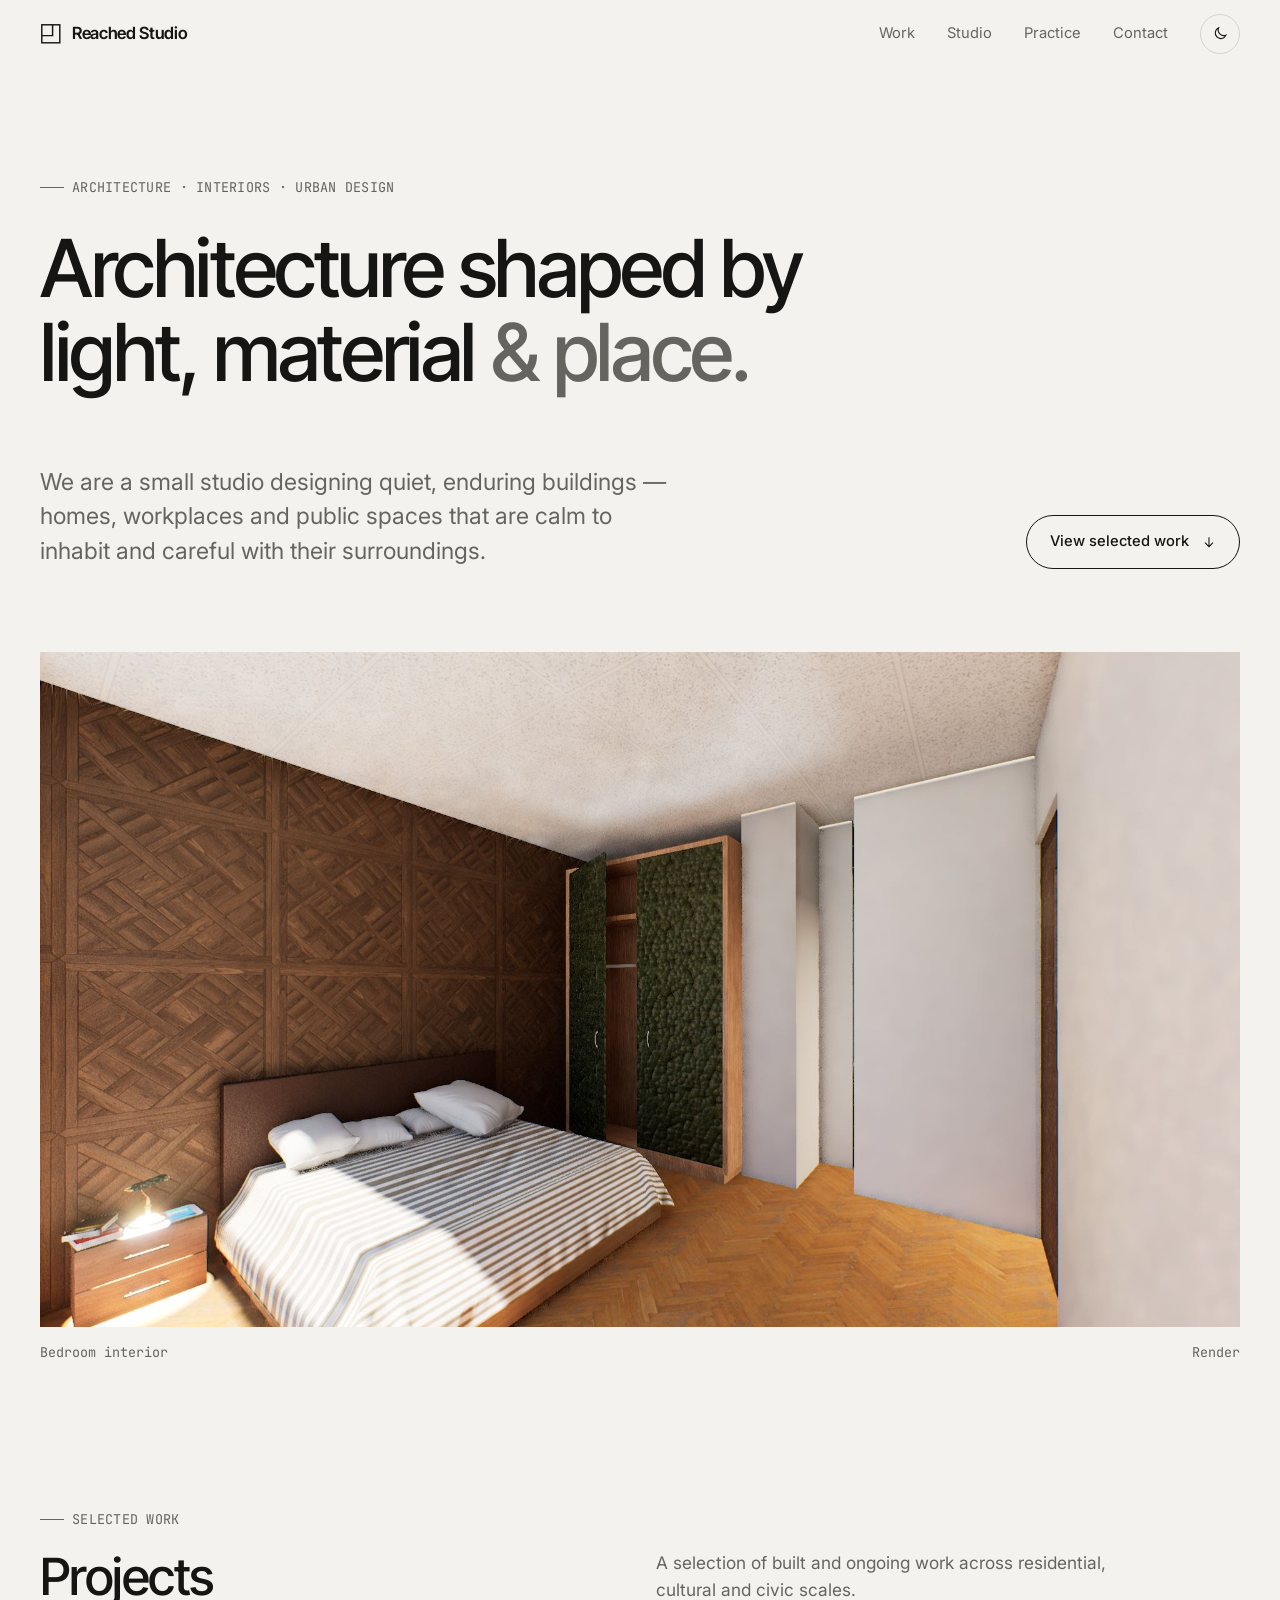
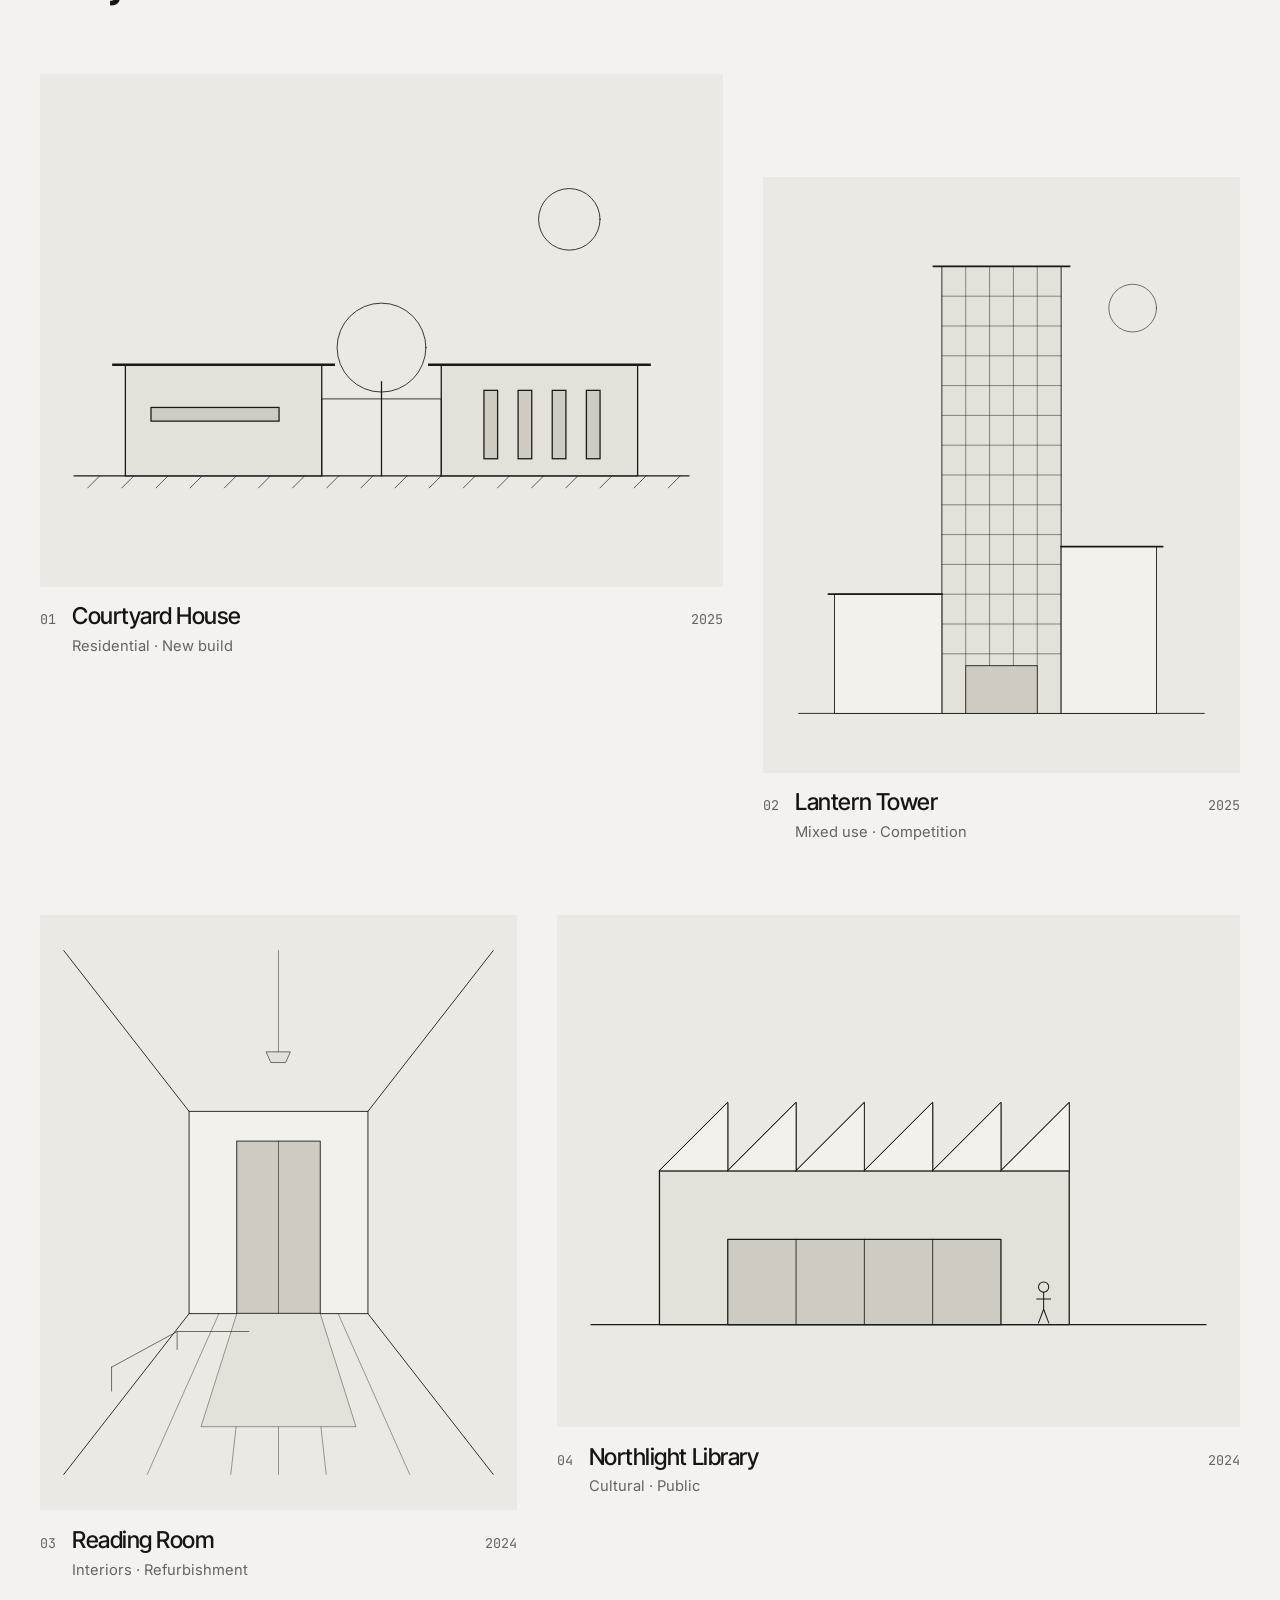
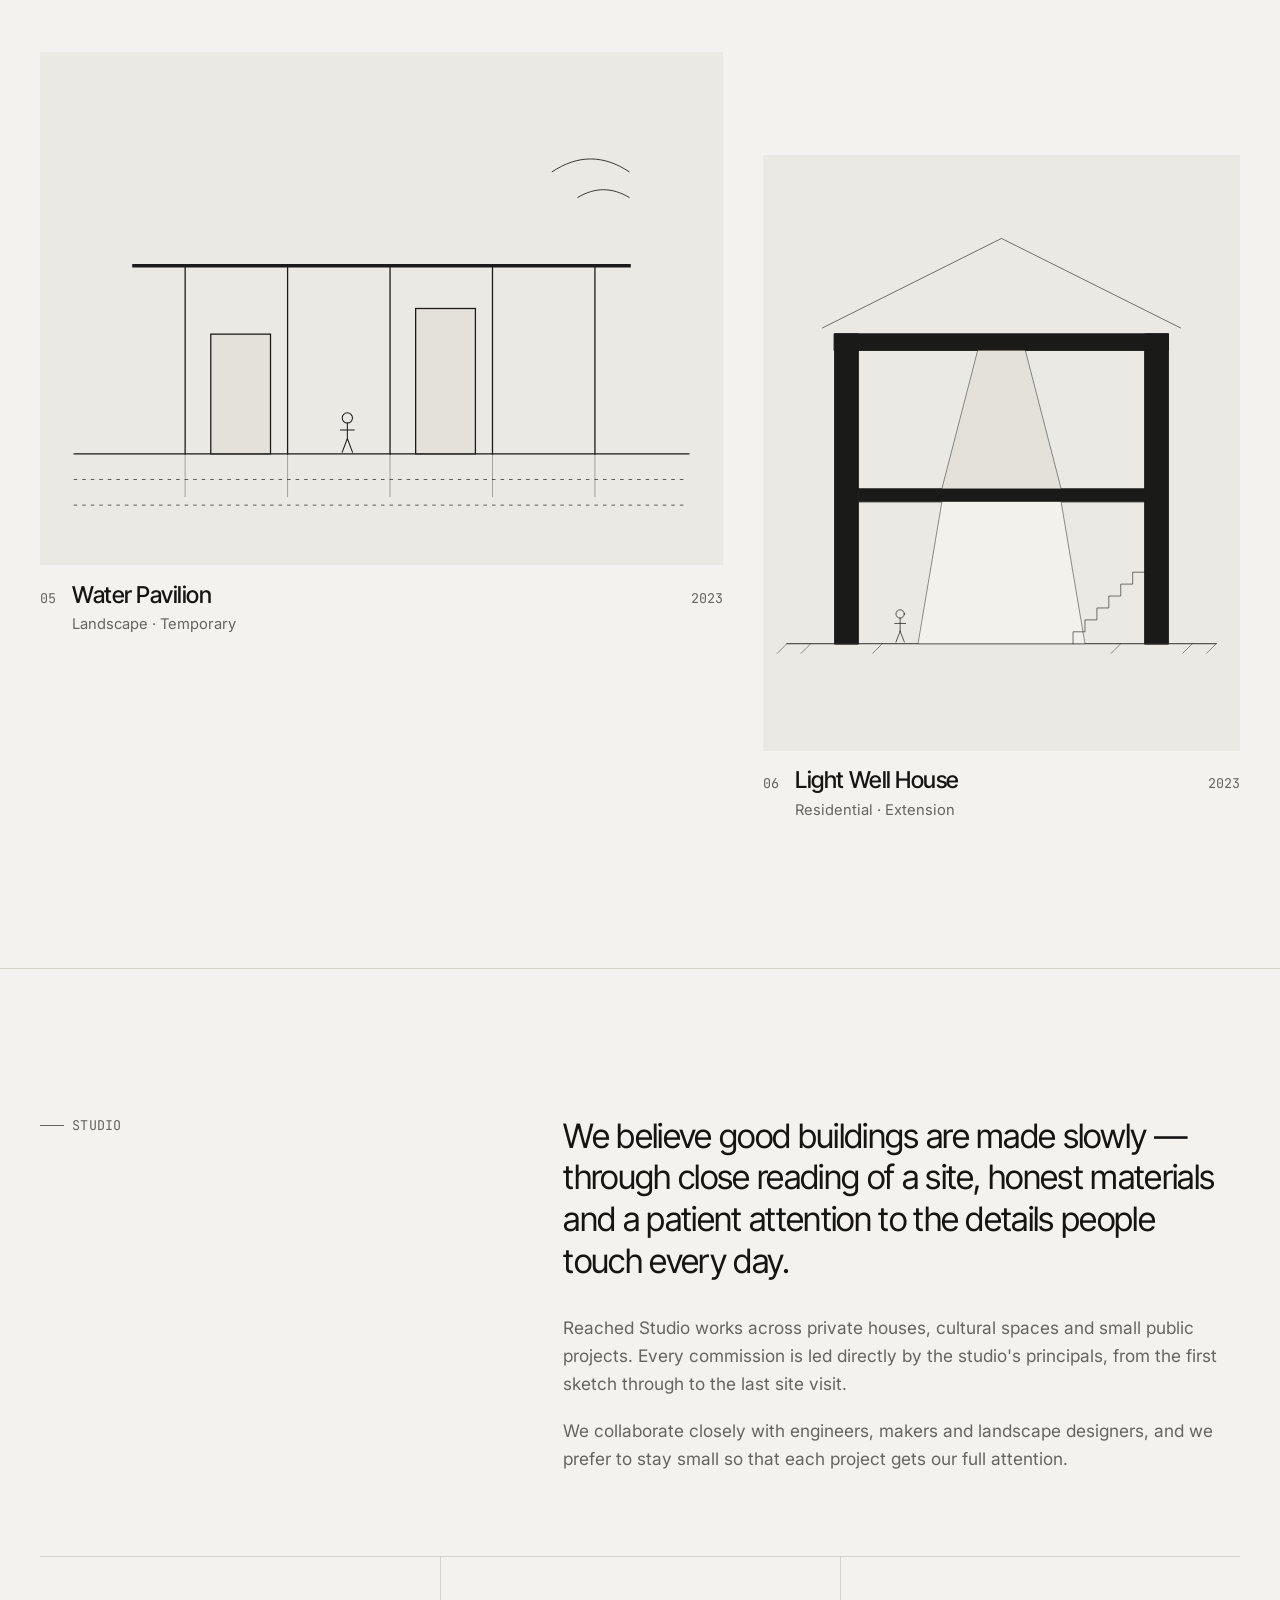
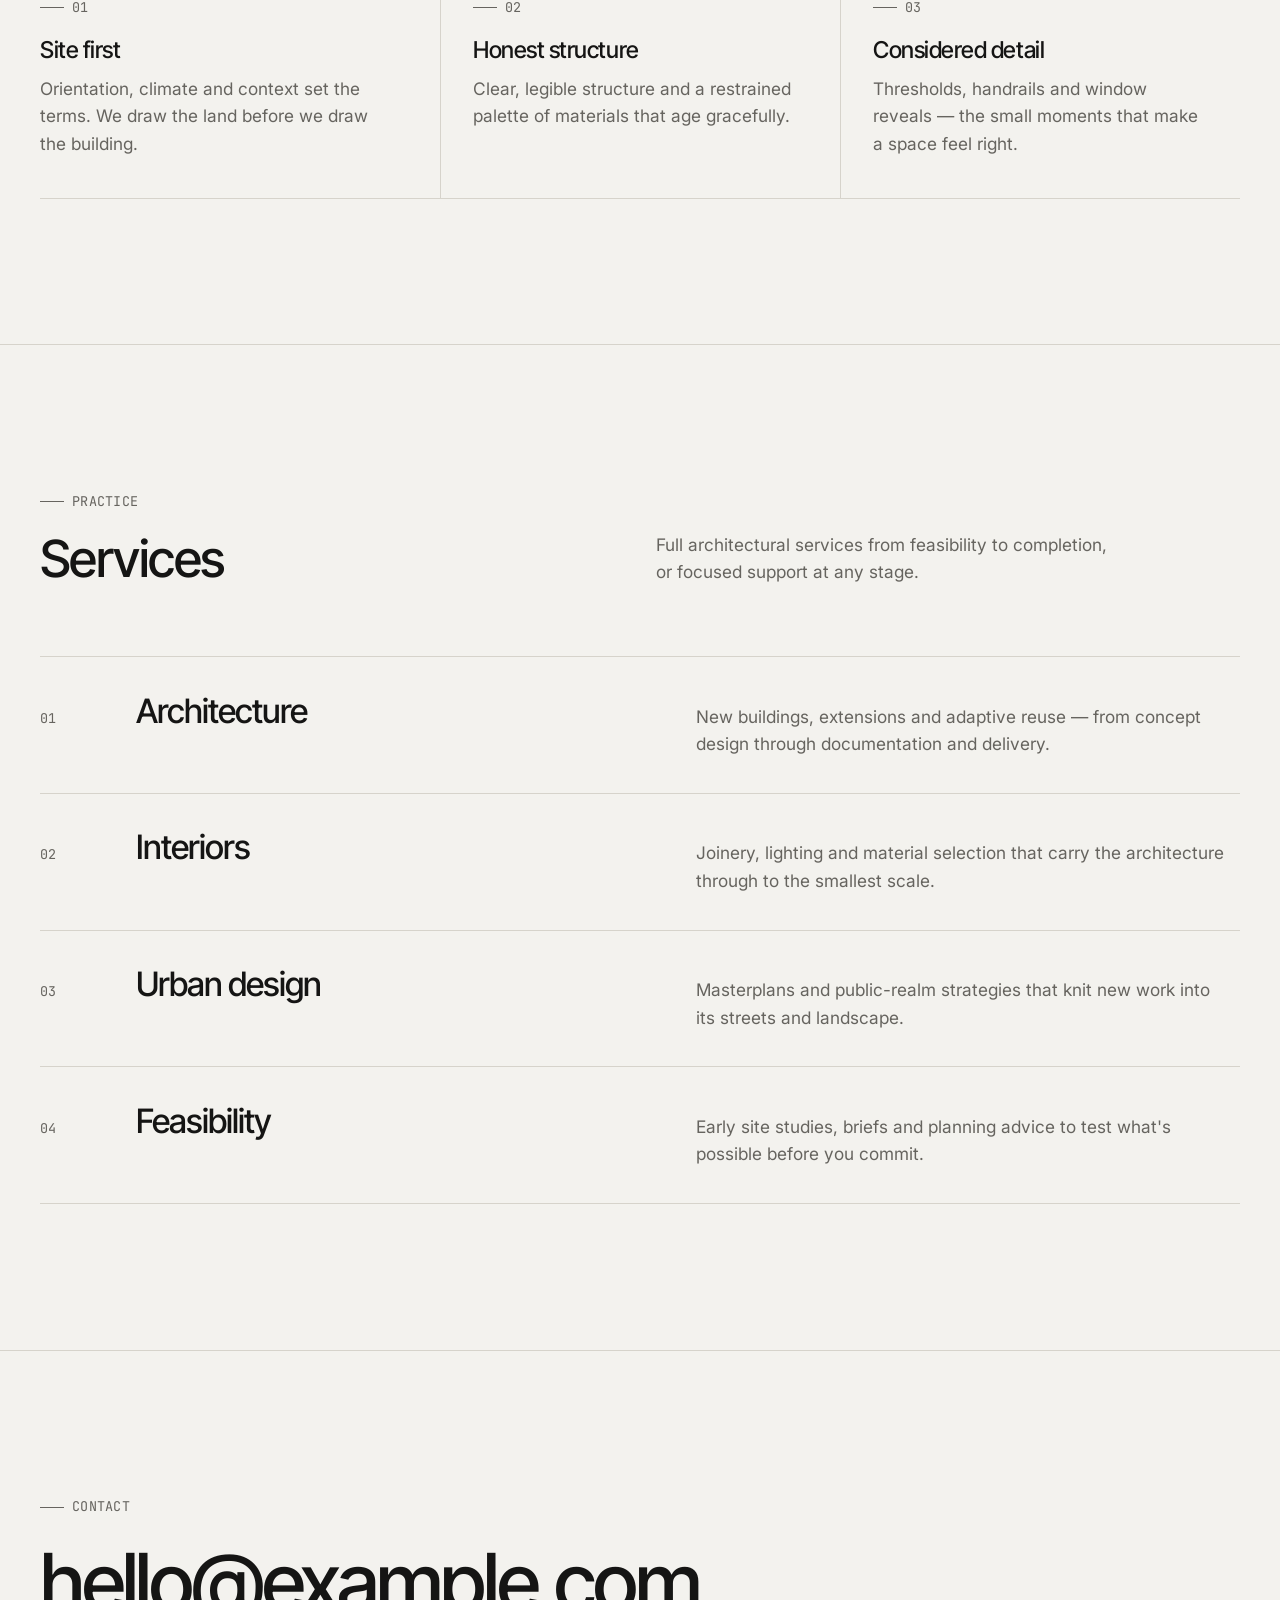
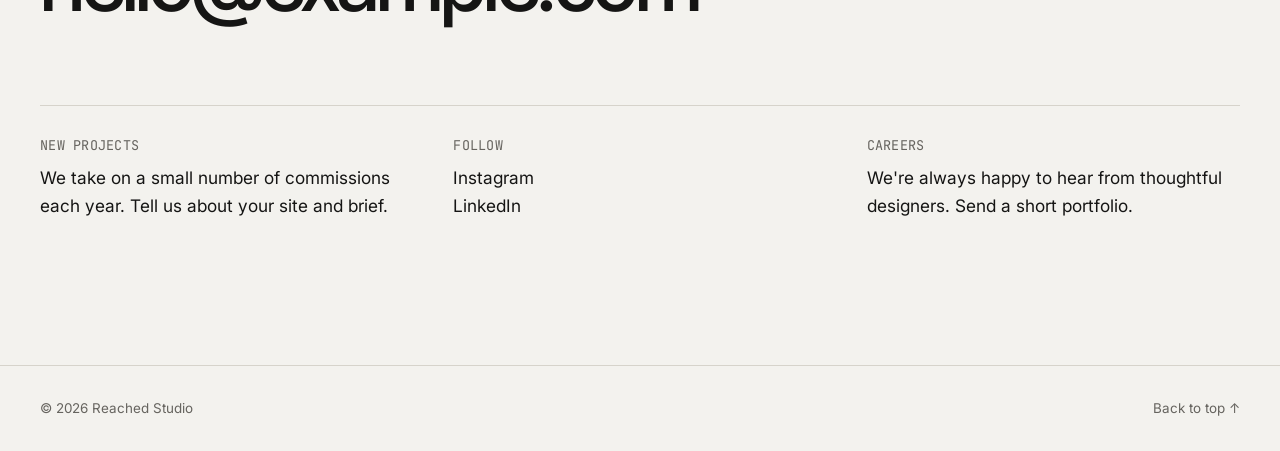
==== commit aed189eb: "Add bedroom interior render as home page hero Also let the render tool accept double extensions like" ====
--- a/index.html
+++ b/index.html
@@ -84,11 +84,11 @@
     <div class="container reveal">
       <figure>
         <div class="frame hero-media">
-          <img class="is-drawing" src="images/work/hero.svg" alt="Elevation drawing of a low building with a cantilevered upper volume and a slender tower" width="1600" height="900" />
+          <img src="images/work/hero.jpg" alt="Bedroom with a timber parquet feature wall, moss-panelled wardrobe and herringbone floor" width="1920" height="1080" />
         </div>
         <figcaption class="hero-caption">
-          <span>Elevation study</span>
-          <span>1:200</span>
+          <span>Bedroom interior</span>
+          <span>Render</span>
         </figcaption>
       </figure>
     </div>
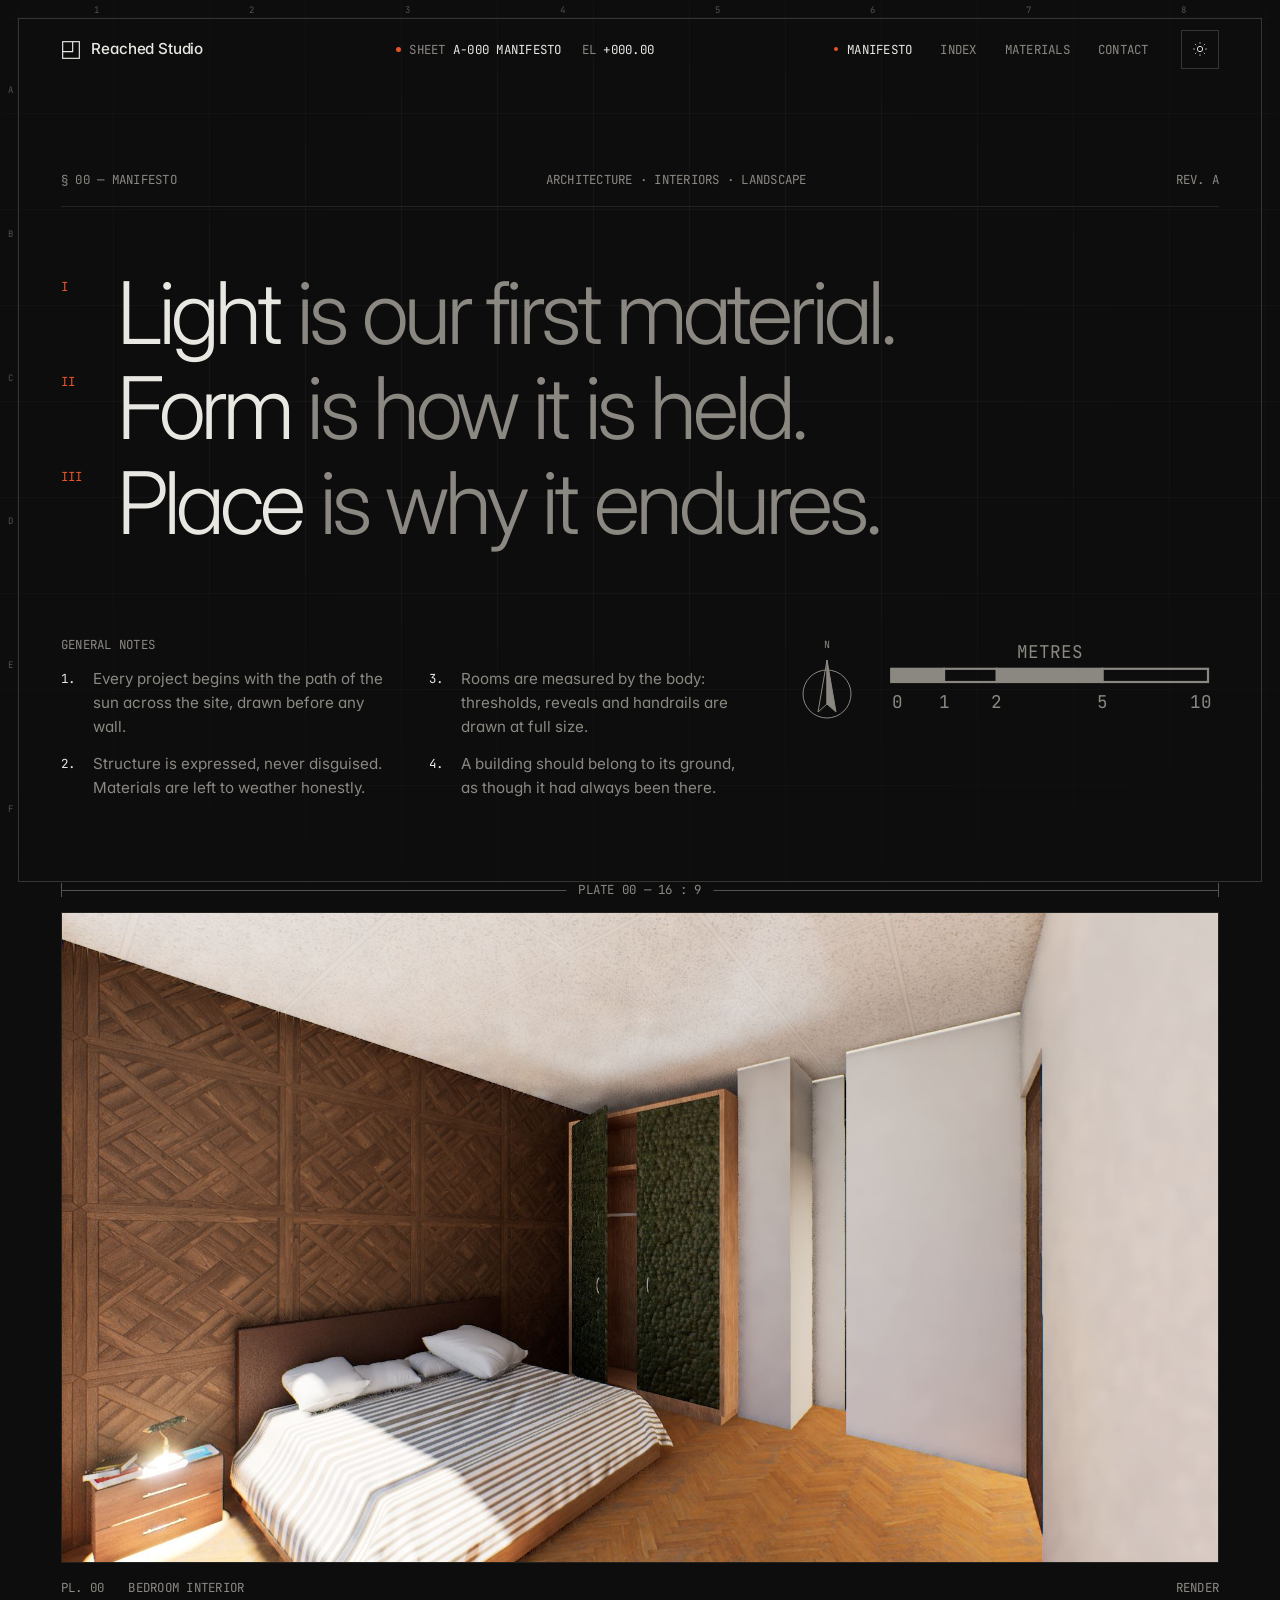
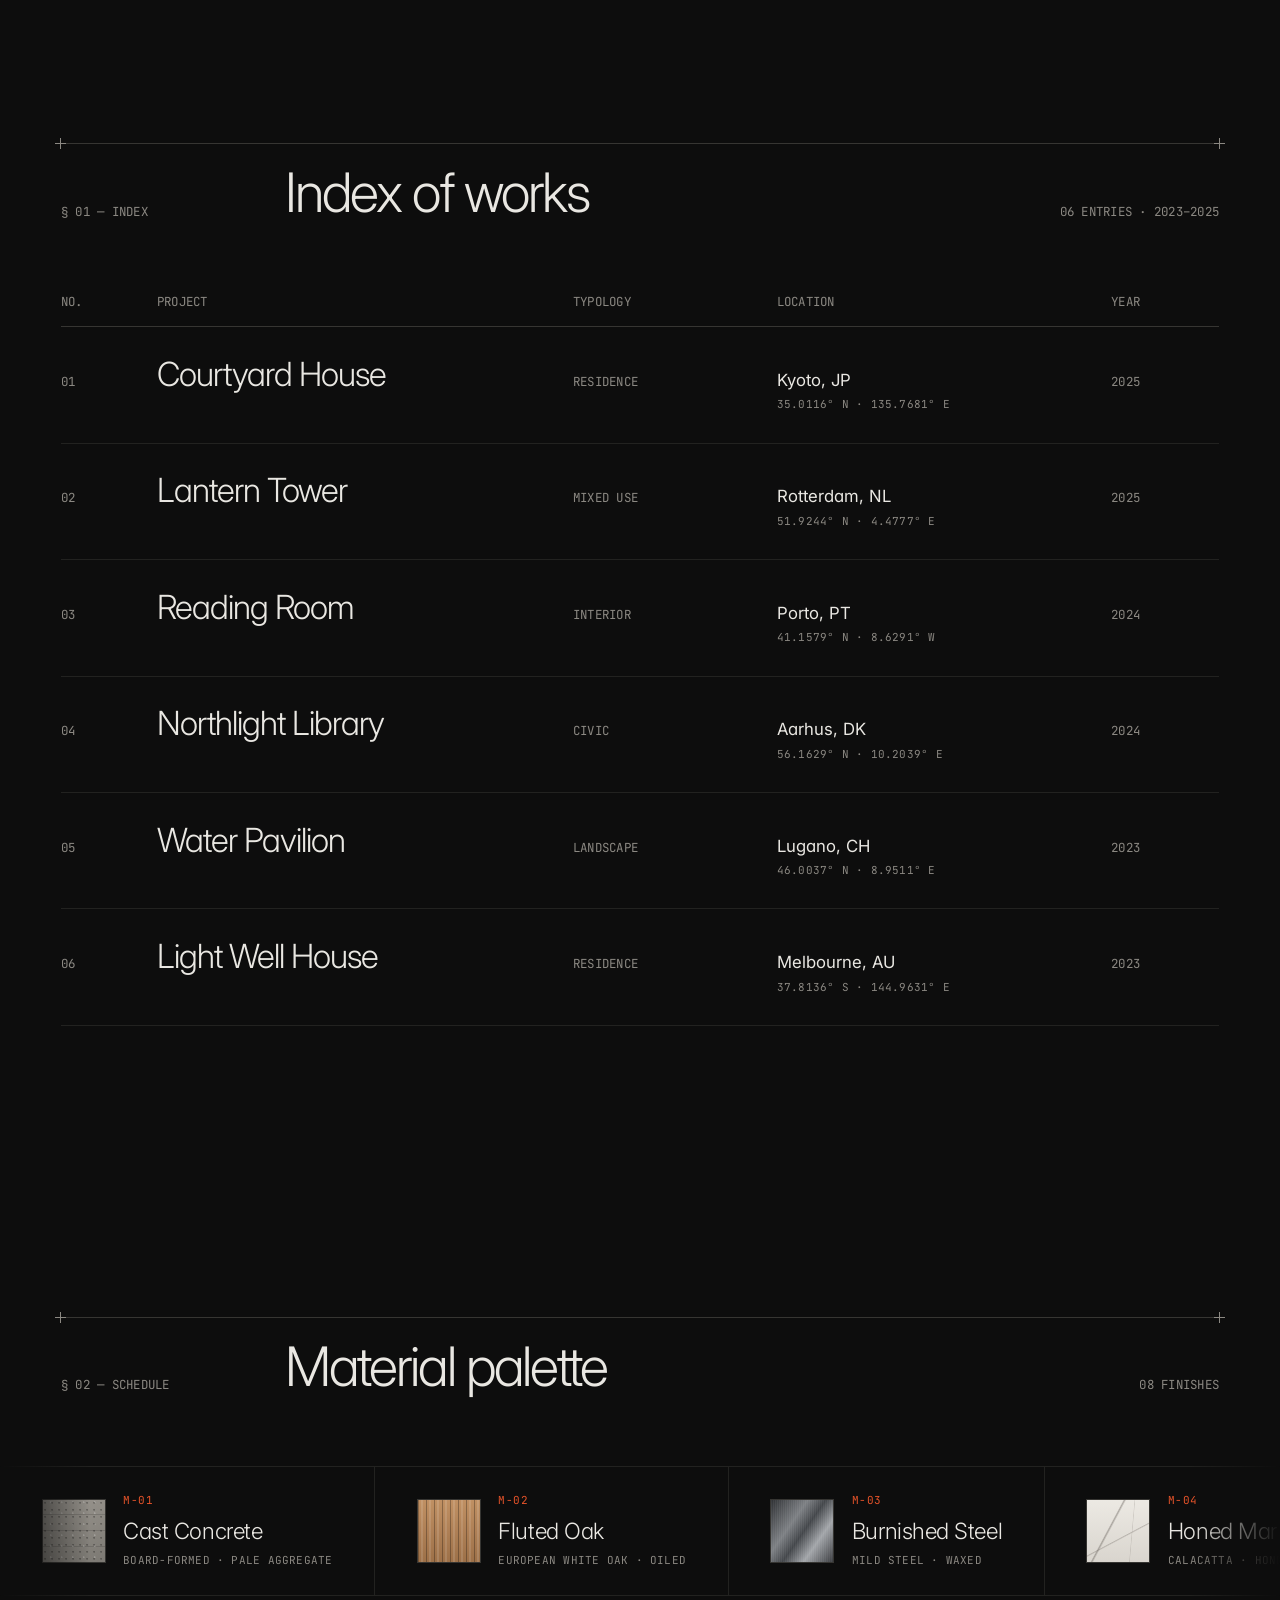
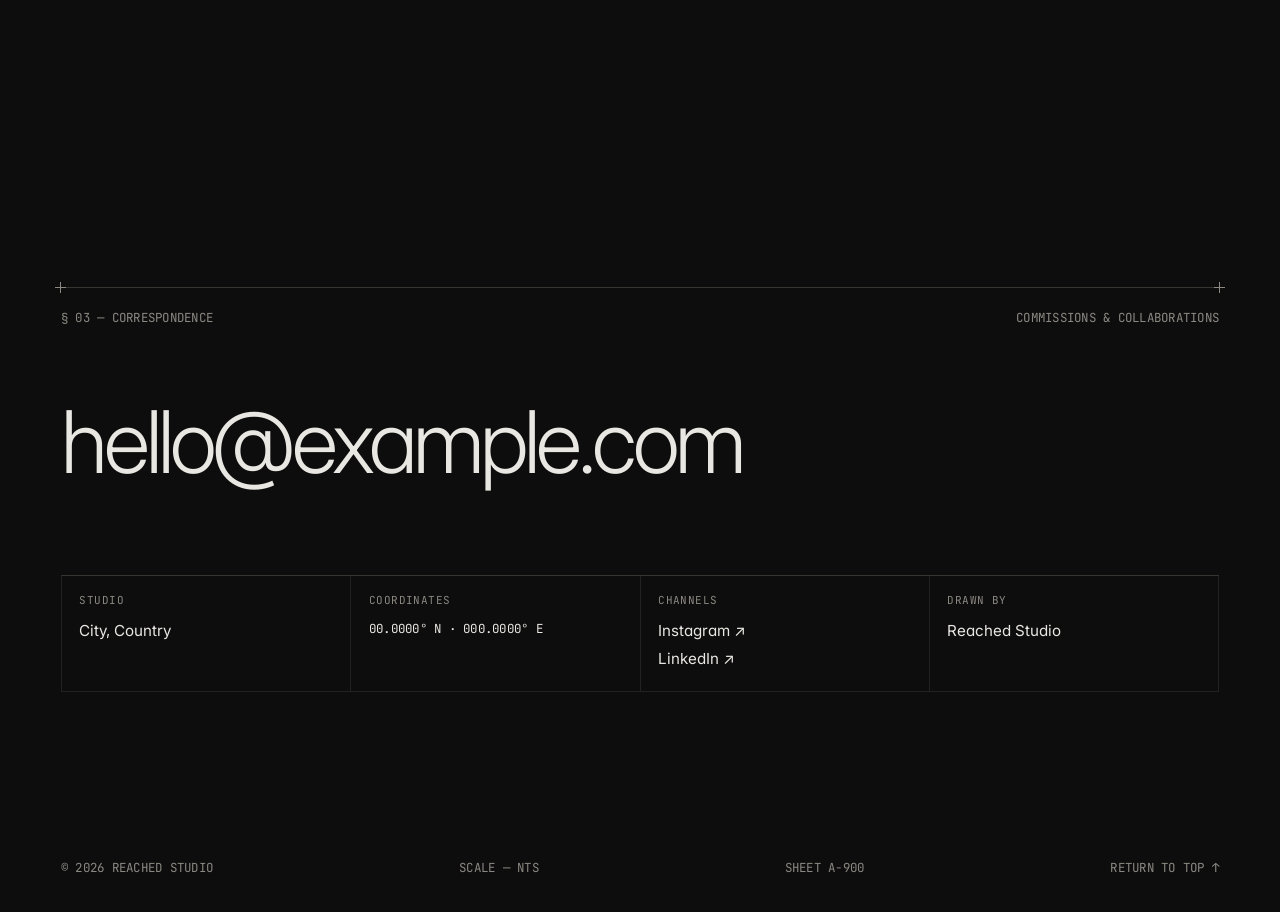
==== commit f3d96817: "Redesign home page as an architectural drawing sheet Dark sheet with gridlines, border and zone mark" ====
--- a/index.html
+++ b/index.html
@@ -3,12 +3,11 @@
 <head>
   <meta charset="utf-8" />
   <meta name="viewport" content="width=device-width, initial-scale=1" />
-  <title>Reached Studio — Architecture &amp; Interiors</title>
-  <meta name="description" content="Reached Studio is an architecture and interiors practice designing quiet, enduring buildings shaped by light, material and place." />
-  <meta name="theme-color" content="#f3f2ee" media="(prefers-color-scheme: light)" />
-  <meta name="theme-color" content="#0e0e0d" media="(prefers-color-scheme: dark)" />
-  <meta property="og:title" content="Reached Studio — Architecture &amp; Interiors" />
-  <meta property="og:description" content="Quiet, enduring buildings shaped by light, material and place." />
+  <title>Reached Studio — On light, form &amp; place</title>
+  <meta name="description" content="Reached Studio is an architecture practice working with light, form and place. An index of works, materials and correspondence." />
+  <meta name="theme-color" content="#0d0d0d" />
+  <meta property="og:title" content="Reached Studio — On light, form &amp; place" />
+  <meta property="og:description" content="An architecture practice working with light, form and place." />
   <meta property="og:type" content="website" />
   <link rel="icon" href="assets/favicon.svg" type="image/svg+xml" />
 
@@ -26,33 +25,45 @@
 
   <link rel="preconnect" href="https://fonts.googleapis.com" />
   <link rel="preconnect" href="https://fonts.gstatic.com" crossorigin />
-  <link rel="stylesheet" href="https://fonts.googleapis.com/css2?family=Inter:wght@400;500;600&family=Inter+Tight:wght@400;500;600&family=JetBrains+Mono:wght@400&display=swap" />
+  <link rel="stylesheet" href="https://fonts.googleapis.com/css2?family=Inter:wght@300;400;500&family=JetBrains+Mono:wght@400&display=swap" />
   <link rel="stylesheet" href="assets/css/style.css" />
 </head>
 <body>
   <a class="skip-link" href="#main">Skip to content</a>
 
+  <!-- Drawing sheet: faint grid, border and zone markers -->
+  <div class="sheet-grid" aria-hidden="true"></div>
+  <div class="sheet-frame" aria-hidden="true">
+    <div class="sheet-zones sheet-zones--top"><span>1</span><span>2</span><span>3</span><span>4</span><span>5</span><span>6</span><span>7</span><span>8</span></div>
+    <div class="sheet-zones sheet-zones--left"><span>A</span><span>B</span><span>C</span><span>D</span><span>E</span><span>F</span></div>
+  </div>
+
   <header class="site-header">
     <div class="container">
       <a class="brand" href="index.html" aria-label="Reached Studio, home">
-        <svg class="brand-mark" viewBox="0 0 24 24" fill="none" stroke="currentColor" stroke-width="1.6" aria-hidden="true">
+        <svg class="brand-mark" viewBox="0 0 24 24" fill="none" stroke="currentColor" stroke-width="1.4" aria-hidden="true">
           <rect x="2" y="2" width="20" height="20" />
           <path d="M2 14h12V2" />
         </svg>
         Reached Studio
       </a>
 
+      <div class="readout mono" aria-hidden="true">
+        <span><span class="dot"></span>Sheet <b data-sheet>A-000 Manifesto</b></span>
+        <span>EL <b data-elevation>+000.00</b></span>
+      </div>
+
       <nav class="nav" aria-label="Primary">
         <ul class="nav-links" id="nav-links">
-          <li><a href="#work">Work</a></li>
-          <li><a href="#studio">Studio</a></li>
-          <li><a href="#practice">Practice</a></li>
+          <li><a href="#manifesto">Manifesto</a></li>
+          <li><a href="#index">Index</a></li>
+          <li><a href="#materials">Materials</a></li>
           <li><a href="#contact">Contact</a></li>
         </ul>
         <div class="header-actions">
           <button class="icon-btn theme-toggle" type="button" aria-label="Toggle colour theme">
-            <svg class="icon-moon" viewBox="0 0 24 24" fill="none" stroke="currentColor" stroke-width="1.6" aria-hidden="true"><path d="M20 14.5A8 8 0 0 1 9.5 4a8 8 0 1 0 10.5 10.5Z" /></svg>
-            <svg class="icon-sun" viewBox="0 0 24 24" fill="none" stroke="currentColor" stroke-width="1.6" aria-hidden="true"><circle cx="12" cy="12" r="4" /><path d="M12 2v2M12 20v2M2 12h2M20 12h2M4.9 4.9l1.4 1.4M17.7 17.7l1.4 1.4M4.9 19.1l1.4-1.4M17.7 6.3l1.4-1.4" /></svg>
+            <svg class="icon-moon" viewBox="0 0 24 24" fill="none" stroke="currentColor" stroke-width="1.4" aria-hidden="true"><path d="M20 14.5A8 8 0 0 1 9.5 4a8 8 0 1 0 10.5 10.5Z" /></svg>
+            <svg class="icon-sun" viewBox="0 0 24 24" fill="none" stroke="currentColor" stroke-width="1.4" aria-hidden="true"><circle cx="12" cy="12" r="4" /><path d="M12 2v2M12 20v2M2 12h2M20 12h2M4.9 4.9l1.4 1.4M17.7 17.7l1.4 1.4M4.9 19.1l1.4-1.4M17.7 6.3l1.4-1.4" /></svg>
           </button>
           <button class="icon-btn menu-toggle" type="button" aria-expanded="false" aria-controls="nav-links" aria-label="Open menu">
             <span></span>
@@ -63,244 +74,220 @@
   </header>
 
   <main id="main">
-    <!-- Hero -->
-    <section class="hero container" aria-labelledby="hero-title">
-      <p class="label reveal">Architecture · Interiors · Urban Design</p>
-      <h1 class="hero-title reveal" id="hero-title" style="--delay: .08s">
-        Architecture shaped by light, material <em>&amp; place.</em>
+    <!-- § 00 Manifesto -->
+    <section class="hero container" id="manifesto" data-sheet="A-000 Manifesto" aria-labelledby="manifesto-title">
+      <div class="hero-meta mono reveal">
+        <span>§ 00 — Manifesto</span>
+        <span>Architecture · Interiors · Landscape</span>
+        <span>Rev. A</span>
+      </div>
+
+      <h1 class="manifesto reveal" id="manifesto-title">
+        <span class="line"><span class="line-inner"><sup>I</sup><strong>Light</strong> is our first material.</span></span>
+        <span class="line"><span class="line-inner"><sup>II</sup><strong>Form</strong> is how it is held.</span></span>
+        <span class="line"><span class="line-inner"><sup>III</sup><strong>Place</strong> is why it endures.</span></span>
       </h1>
+
       <div class="hero-foot">
-        <p class="hero-lede reveal" style="--delay: .16s">
-          We are a small studio designing quiet, enduring buildings — homes, workplaces and
-          public spaces that are calm to inhabit and careful with their surroundings.
-        </p>
-        <a class="btn reveal" href="#work" style="--delay: .24s">
-          View selected work
-          <svg viewBox="0 0 24 24" fill="none" stroke="currentColor" stroke-width="1.6" aria-hidden="true"><path d="M12 5v14M6 13l6 6 6-6" /></svg>
-        </a>
+        <div class="notes reveal">
+          <h2 class="mono">General notes</h2>
+          <ol>
+            <li>Every project begins with the path of the sun across the site, drawn before any wall.</li>
+            <li>Structure is expressed, never disguised. Materials are left to weather honestly.</li>
+          </ol>
+        </div>
+        <div class="notes reveal" style="--delay: .08s">
+          <h2 class="mono" aria-hidden="true">&nbsp;</h2>
+          <ol start="3" style="counter-reset: note 2">
+            <li>Rooms are measured by the body: thresholds, reveals and handrails are drawn at full size.</li>
+            <li>A building should belong to its ground, as though it had always been there.</li>
+          </ol>
+        </div>
+        <div class="north reveal" style="--delay: .16s" aria-hidden="true">
+          <svg viewBox="0 0 60 88" fill="none" stroke="currentColor" stroke-width="1">
+            <text x="30" y="10" text-anchor="middle" font-family="JetBrains Mono, monospace" font-size="10" fill="currentColor" stroke="none">N</text>
+            <circle cx="30" cy="56" r="24" />
+            <path d="M30 22 L39 74 L30 66 Z" fill="currentColor" />
+            <path d="M30 22 L21 74 L30 66 Z" />
+          </svg>
+          <svg viewBox="0 0 150 40" fill="none" stroke="currentColor" stroke-width="1">
+            <rect x="1" y="14" width="24" height="6" fill="currentColor" />
+            <rect x="25" y="14" width="24" height="6" />
+            <rect x="49" y="14" width="48" height="6" fill="currentColor" />
+            <rect x="97" y="14" width="48" height="6" />
+            <g font-family="JetBrains Mono, monospace" font-size="8" fill="currentColor" stroke="none" text-anchor="middle">
+              <text x="4" y="32">0</text><text x="25" y="32">1</text><text x="49" y="32">2</text><text x="97" y="32">5</text><text x="142" y="32">10</text>
+              <text x="73" y="9">METRES</text>
+            </g>
+          </svg>
+        </div>
       </div>
     </section>
 
     <div class="container reveal">
-      <figure>
-        <div class="frame hero-media">
+      <figure class="plate">
+        <div class="dim mono" aria-hidden="true"><span>Plate 00 — 16 : 9</span></div>
+        <div class="frame plate-media">
           <img src="images/work/hero.jpg" alt="Bedroom with a timber parquet feature wall, moss-panelled wardrobe and herringbone floor" width="1920" height="1080" />
         </div>
-        <figcaption class="hero-caption">
+        <figcaption class="plate-caption mono">
+          <span>PL. 00</span>
           <span>Bedroom interior</span>
           <span>Render</span>
         </figcaption>
       </figure>
     </div>
 
-    <!-- Work -->
-    <section class="section" id="work" aria-labelledby="work-title">
+    <!-- § 01 Specimen index -->
+    <section class="section container" id="index" data-sheet="A-101 Index" aria-labelledby="index-title">
+      <header class="sheet-head reveal">
+        <span class="mono">§ 01 — Index</span>
+        <h2 id="index-title">Index of works</h2>
+        <span class="mono">06 entries · 2023–2025</span>
+      </header>
+
+      <div class="spec-cols mono" aria-hidden="true">
+        <span>No.</span><span>Project</span><span>Typology</span><span>Location</span><span>Year</span><span></span>
+      </div>
+
+      <ol class="spec-list">
+        <li class="reveal">
+          <a class="spec-row" href="project.html">
+            <span class="spec-num">01</span>
+            <span class="spec-name">Courtyard House</span>
+            <span class="spec-typ">Residence</span>
+            <span class="spec-loc">Kyoto, JP<span class="spec-coord">35.0116° N · 135.7681° E</span></span>
+            <span class="spec-year">2025</span>
+            <svg class="spec-arrow" viewBox="0 0 24 24" fill="none" stroke="currentColor" stroke-width="1.4" aria-hidden="true"><path d="M7 17 17 7M8 7h9v9" /></svg>
+            <span class="spec-thumb frame"><img class="is-drawing" src="images/work/courtyard-house.svg" alt="" loading="lazy" width="800" height="600" /></span>
+          </a>
+        </li>
+        <li class="reveal">
+          <a class="spec-row" href="project.html">
+            <span class="spec-num">02</span>
+            <span class="spec-name">Lantern Tower</span>
+            <span class="spec-typ">Mixed use</span>
+            <span class="spec-loc">Rotterdam, NL<span class="spec-coord">51.9244° N · 4.4777° E</span></span>
+            <span class="spec-year">2025</span>
+            <svg class="spec-arrow" viewBox="0 0 24 24" fill="none" stroke="currentColor" stroke-width="1.4" aria-hidden="true"><path d="M7 17 17 7M8 7h9v9" /></svg>
+            <span class="spec-thumb frame"><img class="is-drawing" src="images/work/tower.svg" alt="" loading="lazy" width="800" height="1000" /></span>
+          </a>
+        </li>
+        <li class="reveal">
+          <a class="spec-row" href="project.html">
+            <span class="spec-num">03</span>
+            <span class="spec-name">Reading Room</span>
+            <span class="spec-typ">Interior</span>
+            <span class="spec-loc">Porto, PT<span class="spec-coord">41.1579° N · 8.6291° W</span></span>
+            <span class="spec-year">2024</span>
+            <svg class="spec-arrow" viewBox="0 0 24 24" fill="none" stroke="currentColor" stroke-width="1.4" aria-hidden="true"><path d="M7 17 17 7M8 7h9v9" /></svg>
+            <span class="spec-thumb frame"><img class="is-drawing" src="images/work/interior.svg" alt="" loading="lazy" width="800" height="1000" /></span>
+          </a>
+        </li>
+        <li class="reveal">
+          <a class="spec-row" href="project.html">
+            <span class="spec-num">04</span>
+            <span class="spec-name">Northlight Library</span>
+            <span class="spec-typ">Civic</span>
+            <span class="spec-loc">Aarhus, DK<span class="spec-coord">56.1629° N · 10.2039° E</span></span>
+            <span class="spec-year">2024</span>
+            <svg class="spec-arrow" viewBox="0 0 24 24" fill="none" stroke="currentColor" stroke-width="1.4" aria-hidden="true"><path d="M7 17 17 7M8 7h9v9" /></svg>
+            <span class="spec-thumb frame"><img class="is-drawing" src="images/work/library.svg" alt="" loading="lazy" width="800" height="600" /></span>
+          </a>
+        </li>
+        <li class="reveal">
+          <a class="spec-row" href="project.html">
+            <span class="spec-num">05</span>
+            <span class="spec-name">Water Pavilion</span>
+            <span class="spec-typ">Landscape</span>
+            <span class="spec-loc">Lugano, CH<span class="spec-coord">46.0037° N · 8.9511° E</span></span>
+            <span class="spec-year">2023</span>
+            <svg class="spec-arrow" viewBox="0 0 24 24" fill="none" stroke="currentColor" stroke-width="1.4" aria-hidden="true"><path d="M7 17 17 7M8 7h9v9" /></svg>
+            <span class="spec-thumb frame"><img class="is-drawing" src="images/work/pavilion.svg" alt="" loading="lazy" width="800" height="600" /></span>
+          </a>
+        </li>
+        <li class="reveal">
+          <a class="spec-row" href="project.html">
+            <span class="spec-num">06</span>
+            <span class="spec-name">Light Well House</span>
+            <span class="spec-typ">Residence</span>
+            <span class="spec-loc">Melbourne, AU<span class="spec-coord">37.8136° S · 144.9631° E</span></span>
+            <span class="spec-year">2023</span>
+            <svg class="spec-arrow" viewBox="0 0 24 24" fill="none" stroke="currentColor" stroke-width="1.4" aria-hidden="true"><path d="M7 17 17 7M8 7h9v9" /></svg>
+            <span class="spec-thumb frame"><img class="is-drawing" src="images/work/section.svg" alt="" loading="lazy" width="800" height="1000" /></span>
+          </a>
+        </li>
+      </ol>
+
+      <!-- Filled from the rows above by main.js -->
+      <div class="preview" aria-hidden="true"><div class="preview-inner"></div></div>
+    </section>
+
+    <!-- § 02 Material schedule -->
+    <section class="section" id="materials" data-sheet="A-201 Materials" aria-labelledby="materials-title">
       <div class="container">
-        <div class="section-head">
-          <div>
-            <p class="label reveal">Selected work</p>
-            <h2 class="section-title reveal" id="work-title" style="margin-top:1.25rem">Projects</h2>
-          </div>
-          <p class="section-intro reveal">
-            A selection of built and ongoing work across residential, cultural and
-            civic scales.
-          </p>
-        </div>
-
-        <div class="work-grid">
-          <article class="work-card work-card--wide reveal">
-            <a href="project.html">
-              <div class="frame"><img class="is-drawing" src="images/work/courtyard-house.svg" alt="Elevation of a low courtyard house with a tree at its centre" loading="lazy" width="800" height="600" /></div>
-              <div class="work-meta">
-                <span class="work-index">01</span>
-                <h3 class="work-title">Courtyard House</h3>
-                <span class="work-year">2025</span>
-                <p class="work-type">Residential · New build</p>
-              </div>
-            </a>
-          </article>
-
-          <article class="work-card work-card--narrow is-offset reveal" style="--delay: .1s">
-            <a href="project.html">
-              <div class="frame"><img class="is-drawing" src="images/work/tower.svg" alt="Elevation of a slender gridded tower with low pavilions at its base" loading="lazy" width="800" height="1000" /></div>
-              <div class="work-meta">
-                <span class="work-index">02</span>
-                <h3 class="work-title">Lantern Tower</h3>
-                <span class="work-year">2025</span>
-                <p class="work-type">Mixed use · Competition</p>
-              </div>
-            </a>
-          </article>
-
-          <article class="work-card work-card--narrow reveal">
-            <a href="project.html">
-              <div class="frame"><img class="is-drawing" src="images/work/interior.svg" alt="Perspective of a quiet room with a tall window and light falling on the floor" loading="lazy" width="800" height="1000" /></div>
-              <div class="work-meta">
-                <span class="work-index">03</span>
-                <h3 class="work-title">Reading Room</h3>
-                <span class="work-year">2024</span>
-                <p class="work-type">Interiors · Refurbishment</p>
-              </div>
-            </a>
-          </article>
-
-          <article class="work-card work-card--wide reveal" style="--delay: .1s">
-            <a href="project.html">
-              <div class="frame"><img class="is-drawing" src="images/work/library.svg" alt="Elevation of a library with a sawtooth north-light roof" loading="lazy" width="800" height="600" /></div>
-              <div class="work-meta">
-                <span class="work-index">04</span>
-                <h3 class="work-title">Northlight Library</h3>
-                <span class="work-year">2024</span>
-                <p class="work-type">Cultural · Public</p>
-              </div>
-            </a>
-          </article>
-
-          <article class="work-card work-card--wide reveal">
-            <a href="project.html">
-              <div class="frame"><img class="is-drawing" src="images/work/pavilion.svg" alt="Elevation of a thin-roofed pavilion on slender columns beside water" loading="lazy" width="800" height="600" /></div>
-              <div class="work-meta">
-                <span class="work-index">05</span>
-                <h3 class="work-title">Water Pavilion</h3>
-                <span class="work-year">2023</span>
-                <p class="work-type">Landscape · Temporary</p>
-              </div>
-            </a>
-          </article>
-
-          <article class="work-card work-card--narrow is-offset reveal" style="--delay: .1s">
-            <a href="project.html">
-              <div class="frame"><img class="is-drawing" src="images/work/section.svg" alt="Section drawing of a two-storey house with a central light shaft" loading="lazy" width="800" height="1000" /></div>
-              <div class="work-meta">
-                <span class="work-index">06</span>
-                <h3 class="work-title">Light Well House</h3>
-                <span class="work-year">2023</span>
-                <p class="work-type">Residential · Extension</p>
-              </div>
-            </a>
-          </article>
-        </div>
-      </div>
-    </section>
-
-    <!-- Studio -->
-    <section class="section" id="studio" aria-labelledby="studio-title">
-      <div class="container">
-        <div class="studio-grid">
-          <div>
-            <p class="label reveal">Studio</p>
-            <h2 class="visually-hidden" id="studio-title">About the studio</h2>
-          </div>
-          <div>
-            <p class="studio-statement reveal">
-              We believe good buildings are made slowly — through close reading of a site,
-              honest materials and a patient attention to the details people touch every day.
-            </p>
-            <div class="studio-body reveal">
-              <p>
-                Reached Studio works across private houses, cultural spaces and small public
-                projects. Every commission is led directly by the studio's principals, from the
-                first sketch through to the last site visit.
-              </p>
-              <p>
-                We collaborate closely with engineers, makers and landscape designers, and we
-                prefer to stay small so that each project gets our full attention.
-              </p>
-            </div>
-          </div>
-        </div>
-
-        <div class="principles">
-          <div class="principle reveal">
-            <span class="label">01</span>
-            <h3>Site first</h3>
-            <p>Orientation, climate and context set the terms. We draw the land before we draw the building.</p>
-          </div>
-          <div class="principle reveal" style="--delay: .08s">
-            <span class="label">02</span>
-            <h3>Honest structure</h3>
-            <p>Clear, legible structure and a restrained palette of materials that age gracefully.</p>
-          </div>
-          <div class="principle reveal" style="--delay: .16s">
-            <span class="label">03</span>
-            <h3>Considered detail</h3>
-            <p>Thresholds, handrails and window reveals — the small moments that make a space feel right.</p>
-          </div>
-        </div>
-      </div>
-    </section>
-
-    <!-- Practice -->
-    <section class="section" id="practice" aria-labelledby="practice-title">
-      <div class="container">
-        <div class="section-head">
-          <div>
-            <p class="label reveal">Practice</p>
-            <h2 class="section-title reveal" id="practice-title" style="margin-top:1.25rem">Services</h2>
-          </div>
-          <p class="section-intro reveal">
-            Full architectural services from feasibility to completion, or focused
-            support at any stage.
-          </p>
-        </div>
-
-        <ul class="services">
-          <li class="service reveal">
-            <span class="service-num">01</span>
-            <h3>Architecture</h3>
-            <p>New buildings, extensions and adaptive reuse — from concept design through documentation and delivery.</p>
-          </li>
-          <li class="service reveal">
-            <span class="service-num">02</span>
-            <h3>Interiors</h3>
-            <p>Joinery, lighting and material selection that carry the architecture through to the smallest scale.</p>
-          </li>
-          <li class="service reveal">
-            <span class="service-num">03</span>
-            <h3>Urban design</h3>
-            <p>Masterplans and public-realm strategies that knit new work into its streets and landscape.</p>
-          </li>
-          <li class="service reveal">
-            <span class="service-num">04</span>
-            <h3>Feasibility</h3>
-            <p>Early site studies, briefs and planning advice to test what's possible before you commit.</p>
-          </li>
+        <header class="sheet-head reveal">
+          <span class="mono">§ 02 — Schedule</span>
+          <h2 id="materials-title">Material palette</h2>
+          <span class="mono">08 finishes</span>
+        </header>
+      </div>
+
+      <div class="ticker reveal">
+        <ul class="ticker-track">
+          <li class="material"><span class="swatch swatch--concrete"></span><span class="material-code">M-01</span><span class="material-name">Cast Concrete</span><span class="material-spec">Board-formed · pale aggregate</span></li>
+          <li class="material"><span class="swatch swatch--oak"></span><span class="material-code">M-02</span><span class="material-name">Fluted Oak</span><span class="material-spec">European white oak · oiled</span></li>
+          <li class="material"><span class="swatch swatch--steel"></span><span class="material-code">M-03</span><span class="material-name">Burnished Steel</span><span class="material-spec">Mild steel · waxed</span></li>
+          <li class="material"><span class="swatch swatch--marble"></span><span class="material-code">M-04</span><span class="material-name">Honed Marble</span><span class="material-spec">Calacatta · honed finish</span></li>
+          <li class="material"><span class="swatch swatch--plaster"></span><span class="material-code">M-05</span><span class="material-name">Lime Plaster</span><span class="material-spec">Hand-trowelled · breathable</span></li>
+          <li class="material"><span class="swatch swatch--bronze"></span><span class="material-code">M-06</span><span class="material-name">Patinated Bronze</span><span class="material-spec">Verdigris · hand-applied</span></li>
+          <li class="material"><span class="swatch swatch--travertine"></span><span class="material-code">M-07</span><span class="material-name">Travertine</span><span class="material-spec">Vein-cut · unfilled</span></li>
+          <li class="material"><span class="swatch swatch--terrazzo"></span><span class="material-code">M-08</span><span class="material-name">Terrazzo</span><span class="material-spec">Poured in situ · ground</span></li>
         </ul>
       </div>
     </section>
 
-    <!-- Contact -->
-    <section class="section" id="contact" aria-labelledby="contact-title">
-      <div class="container">
-        <p class="label reveal">Contact</p>
-        <h2 class="visually-hidden" id="contact-title">Contact</h2>
-        <a class="contact-email reveal" href="mailto:hello@example.com">hello@example.com</a>
-
-        <div class="contact-grid reveal">
-          <div>
-            <h3>New projects</h3>
-            <p>We take on a small number of commissions each year. Tell us about your site and brief.</p>
-          </div>
-          <div>
-            <h3>Follow</h3>
-            <ul>
-              <li><a href="#">Instagram</a></li>
-              <li><a href="#">LinkedIn</a></li>
-            </ul>
-          </div>
-          <div>
-            <h3>Careers</h3>
-            <p>We're always happy to hear from thoughtful designers. Send a short portfolio.</p>
-          </div>
-        </div>
-      </div>
+    <!-- § 03 Correspondence -->
+    <section class="section container" id="contact" data-sheet="A-900 Contact" aria-labelledby="contact-title">
+      <header class="sheet-head reveal">
+        <span class="mono">§ 03 — Correspondence</span>
+        <h2 id="contact-title" class="visually-hidden">Contact</h2>
+        <span></span>
+        <span class="mono">Commissions &amp; collaborations</span>
+      </header>
+
+      <a class="contact-email reveal" href="mailto:hello@example.com">hello@example.com</a>
+
+      <dl class="title-block reveal">
+        <div>
+          <dt>Studio</dt>
+          <dd>City, Country</dd>
+        </div>
+        <div>
+          <dt>Coordinates</dt>
+          <dd class="mono">00.0000° N · 000.0000° E</dd>
+        </div>
+        <div>
+          <dt>Channels</dt>
+          <dd class="channels">
+            <a href="#">Instagram ↗</a>
+            <a href="#">LinkedIn ↗</a>
+          </dd>
+        </div>
+        <div>
+          <dt>Drawn by</dt>
+          <dd>Reached Studio</dd>
+        </div>
+      </dl>
     </section>
   </main>
 
-  <footer class="site-footer">
-    <div class="container">
-      <span>&copy; <span data-year>2026</span> Reached Studio</span>
-      <a href="#main">Back to top ↑</a>
+  <footer class="container">
+    <div class="title-strip mono">
+      <span>© <span data-year>2026</span> Reached Studio</span>
+      <span>Scale — NTS</span>
+      <span>Sheet A-900</span>
+      <a href="#main">Return to top ↑</a>
     </div>
   </footer>
 
--- a/assets/css/style.css
+++ b/assets/css/style.css
@@ -1,64 +1,64 @@
 /* ==========================================================================
-   Reached Studio — site styles
-   Tokens → base → layout → components → pages → motion
+   Reached Studio — drawing-sheet portfolio
+   Tokens → base → sheet → header → sections → index → materials →
+   contact → project page → motion
    ========================================================================== */
 
-/* ---------- Tokens ---------- */
+/* ---------- Tokens (dark is the default sheet) ---------- */
 
 :root {
-  --bg: #f3f2ee;
-  --bg-elev: #ebe9e3;
-  --fg: #151514;
-  --fg-muted: #66645f;
+  --bg: #0d0d0d;
+  --bg-elev: #151514;
+  --fg: #e9e7e2;
+  --fg-muted: #8b8882;
+  --fg-faint: #55534f;
+  --line: #222220;
+  --line-strong: #363532;
+  --grid: rgba(255, 255, 255, 0.035);
+  --accent: #e8542a;
+  --header-bg: rgba(13, 13, 13, 0.8);
+  --drawing-filter: invert(1) hue-rotate(180deg) brightness(0.88);
+  color-scheme: dark;
+
+  --font-sans: "Inter", system-ui, -apple-system, "Segoe UI", Roboto, sans-serif;
+  --font-mono: "JetBrains Mono", ui-monospace, "SFMono-Regular", Menlo, Consolas, monospace;
+
+  --step--2: 0.6875rem;
+  --step--1: clamp(0.72rem, 0.7rem + 0.1vw, 0.78rem);
+  --step-0: clamp(0.98rem, 0.95rem + 0.15vw, 1.05rem);
+  --step-1: clamp(1.15rem, 1.05rem + 0.45vw, 1.4rem);
+  --step-2: clamp(1.45rem, 1.2rem + 1.1vw, 2.2rem);
+  --step-3: clamp(2rem, 1.5rem + 2.4vw, 3.4rem);
+  --step-4: clamp(2.5rem, 1.4rem + 5vw, 6.6rem);
+
+  --frame: 10px;
+  --gutter: clamp(1.25rem, 0.6rem + 2.6vw, 3rem);
+  --max: 1480px;
+  --header-h: 4rem;
+  --section-space: clamp(5rem, 3.5rem + 7vw, 10rem);
+
+  --ease: cubic-bezier(0.22, 1, 0.36, 1);
+}
+
+:root[data-theme="light"] {
+  --bg: #eeede8;
+  --bg-elev: #e4e2db;
+  --fg: #121211;
+  --fg-muted: #62605b;
+  --fg-faint: #a29f98;
   --line: #d6d3cb;
-  --accent: #a4502a;
-  --header-bg: rgba(243, 242, 238, 0.82);
+  --line-strong: #bab6ad;
+  --grid: rgba(0, 0, 0, 0.045);
+  --accent: #c2410c;
+  --header-bg: rgba(238, 237, 232, 0.84);
   --drawing-filter: none;
-
-  --font-sans: "Inter", system-ui, -apple-system, "Segoe UI", Roboto, sans-serif;
-  --font-display: "Inter Tight", var(--font-sans);
-  --font-mono: "JetBrains Mono", ui-monospace, "SFMono-Regular", Menlo, monospace;
-
-  --step--1: clamp(0.78rem, 0.76rem + 0.1vw, 0.84rem);
-  --step-0: clamp(1rem, 0.97rem + 0.15vw, 1.08rem);
-  --step-1: clamp(1.2rem, 1.1rem + 0.45vw, 1.45rem);
-  --step-2: clamp(1.5rem, 1.3rem + 1vw, 2.1rem);
-  --step-3: clamp(2rem, 1.6rem + 2vw, 3.2rem);
-  --step-4: clamp(2.6rem, 1.8rem + 4vw, 5.6rem);
-
-  --gutter: clamp(1rem, 0.5rem + 2.5vw, 2.5rem);
-  --max: 1440px;
-  --header-h: 4.25rem;
-  --section-space: clamp(5rem, 3.5rem + 7vw, 10rem);
-
-  --ease: cubic-bezier(0.22, 1, 0.36, 1);
   color-scheme: light;
 }
 
-@media (prefers-color-scheme: dark) {
-  :root:not([data-theme="light"]) {
-    --bg: #0e0e0d;
-    --bg-elev: #181816;
-    --fg: #ecebe6;
-    --fg-muted: #9a978f;
-    --line: #2b2a27;
-    --accent: #dc8a5e;
-    --header-bg: rgba(14, 14, 13, 0.78);
-    --drawing-filter: invert(1) hue-rotate(180deg) brightness(0.9);
-    color-scheme: dark;
-  }
-}
-
-:root[data-theme="dark"] {
-  --bg: #0e0e0d;
-  --bg-elev: #181816;
-  --fg: #ecebe6;
-  --fg-muted: #9a978f;
-  --line: #2b2a27;
-  --accent: #dc8a5e;
-  --header-bg: rgba(14, 14, 13, 0.78);
-  --drawing-filter: invert(1) hue-rotate(180deg) brightness(0.9);
-  color-scheme: dark;
+@media (min-width: 800px) {
+  :root {
+    --frame: 18px;
+  }
 }
 
 /* ---------- Base ---------- */
@@ -71,7 +71,7 @@
 
 html {
   -webkit-text-size-adjust: 100%;
-  scroll-padding-top: calc(var(--header-h) + 1rem);
+  scroll-padding-top: calc(var(--frame) + var(--header-h) + 1rem);
 }
 
 @media (prefers-reduced-motion: no-preference) {
@@ -87,6 +87,7 @@
   font-family: var(--font-sans);
   font-size: var(--step-0);
   line-height: 1.6;
+  font-feature-settings: "ss01", "cv11";
   -webkit-font-smoothing: antialiased;
   text-rendering: optimizeLegibility;
   overflow-x: hidden;
@@ -129,9 +130,8 @@
 h1,
 h2,
 h3 {
-  font-family: var(--font-display);
-  font-weight: 500;
-  letter-spacing: -0.03em;
+  font-weight: 300;
+  letter-spacing: -0.035em;
   line-height: 1.05;
   text-wrap: balance;
 }
@@ -141,18 +141,18 @@
 }
 
 ::selection {
-  background: var(--fg);
-  color: var(--bg);
+  background: var(--accent);
+  color: #0d0d0d;
 }
 
 :focus-visible {
-  outline: 2px solid var(--accent);
-  outline-offset: 3px;
+  outline: 1px solid var(--accent);
+  outline-offset: 4px;
 }
 
 .skip-link {
   position: absolute;
-  left: 1rem;
+  left: 1.5rem;
   top: -3rem;
   z-index: 100;
   padding: 0.6rem 1rem;
@@ -162,7 +162,7 @@
 }
 
 .skip-link:focus {
-  top: 1rem;
+  top: 1.5rem;
 }
 
 .visually-hidden {
@@ -174,71 +174,118 @@
   white-space: nowrap;
 }
 
-/* ---------- Layout ---------- */
-
-.container {
-  width: 100%;
-  max-width: var(--max);
-  margin-inline: auto;
-  padding-inline: var(--gutter);
-}
-
-.section {
-  padding-block: var(--section-space);
-}
-
-.section + .section {
-  border-top: 1px solid var(--line);
-}
-
-.section-head {
-  display: grid;
-  grid-template-columns: 1fr;
-  gap: 1rem 2rem;
-  align-items: end;
-  margin-bottom: clamp(2.5rem, 2rem + 3vw, 5rem);
-}
-
-@media (min-width: 800px) {
-  .section-head {
-    grid-template-columns: 1fr 1fr;
-  }
-}
-
-.section-title {
-  font-size: var(--step-3);
-}
-
-.section-intro {
-  color: var(--fg-muted);
-  max-width: 42ch;
-}
-
-.label {
-  display: flex;
-  width: fit-content;
-  align-items: center;
-  gap: 0.6em;
+.mono {
   font-family: var(--font-mono);
   font-size: var(--step--1);
   font-weight: 400;
   letter-spacing: 0.02em;
   text-transform: uppercase;
-  color: var(--fg-muted);
-}
-
-.label::before {
+}
+
+.container {
+  width: 100%;
+  max-width: var(--max);
+  margin-inline: auto;
+  padding-inline: calc(var(--frame) + var(--gutter));
+}
+
+.section {
+  position: relative;
+  padding-block: var(--section-space);
+}
+
+/* ---------- Drawing sheet: grid, border, zone markers ---------- */
+
+.sheet-grid {
+  position: fixed;
+  inset: 0;
+  z-index: -1;
+  pointer-events: none;
+  background-image:
+    linear-gradient(to right, var(--grid) 1px, transparent 1px),
+    linear-gradient(to bottom, var(--grid) 1px, transparent 1px);
+  background-size: 96px 96px;
+  background-position: calc(var(--frame) - 1px) calc(var(--frame) - 1px);
+  -webkit-mask-image: radial-gradient(ellipse 90% 80% at 50% 40%, #000 30%, transparent 100%);
+  mask-image: radial-gradient(ellipse 90% 80% at 50% 40%, #000 30%, transparent 100%);
+}
+
+.sheet-frame {
+  position: fixed;
+  inset: var(--frame);
+  z-index: 60;
+  pointer-events: none;
+  border: 1px solid var(--line-strong);
+}
+
+.sheet-zones {
+  display: none;
+}
+
+@media (min-width: 800px) {
+  .sheet-zones {
+    position: absolute;
+    display: flex;
+    justify-content: space-around;
+    align-items: center;
+    font-family: var(--font-mono);
+    font-size: 9px;
+    line-height: 1;
+    color: var(--fg-faint);
+  }
+
+  .sheet-zones--top {
+    left: 0;
+    right: 0;
+    bottom: 100%;
+    height: var(--frame);
+  }
+
+  .sheet-zones--left {
+    top: 0;
+    bottom: 0;
+    right: 100%;
+    width: var(--frame);
+    flex-direction: column;
+  }
+}
+
+/* Registration crosshair */
+.crosshair {
+  position: relative;
+  width: 11px;
+  height: 11px;
+  flex: none;
+}
+
+.crosshair::before,
+.crosshair::after {
   content: "";
-  width: 1.5rem;
+  position: absolute;
+  background: var(--fg-muted);
+}
+
+.crosshair::before {
+  left: 5px;
+  top: 0;
+  width: 1px;
+  height: 100%;
+}
+
+.crosshair::after {
+  top: 5px;
+  left: 0;
   height: 1px;
-  background: currentColor;
+  width: 100%;
 }
 
 /* ---------- Header ---------- */
 
 .site-header {
   position: fixed;
-  inset: 0 0 auto;
+  top: var(--frame);
+  left: var(--frame);
+  right: var(--frame);
   z-index: 50;
   height: var(--header-h);
   border-bottom: 1px solid transparent;
@@ -254,31 +301,59 @@
 }
 
 .site-header.is-hidden {
-  transform: translateY(-100%);
+  transform: translateY(calc(-100% - var(--frame)));
 }
 
 .site-header .container {
   display: flex;
   align-items: center;
   justify-content: space-between;
+  gap: 1.5rem;
   height: 100%;
-  gap: 1.5rem;
+  padding-inline: var(--gutter);
 }
 
 .brand {
   display: inline-flex;
   align-items: center;
   gap: 0.65rem;
-  font-family: var(--font-display);
-  font-weight: 600;
-  font-size: 1.05rem;
-  letter-spacing: -0.02em;
+  font-weight: 500;
+  font-size: 0.95rem;
+  letter-spacing: -0.01em;
 }
 
 .brand-mark {
-  width: 1.35rem;
-  height: 1.35rem;
+  width: 1.25rem;
+  height: 1.25rem;
   flex: none;
+}
+
+.readout {
+  display: none;
+  gap: 1.25rem;
+  color: var(--fg-muted);
+  font-variant-numeric: tabular-nums;
+}
+
+.readout b {
+  font-weight: 400;
+  color: var(--fg);
+}
+
+.readout .dot {
+  display: inline-block;
+  width: 5px;
+  height: 5px;
+  margin-right: 0.5rem;
+  border-radius: 50%;
+  background: var(--accent);
+  vertical-align: 0.1em;
+}
+
+@media (min-width: 1100px) {
+  .readout {
+    display: flex;
+  }
 }
 
 .nav {
@@ -289,8 +364,11 @@
 
 .nav-links {
   display: flex;
-  gap: 2rem;
-  font-size: 0.92rem;
+  gap: 1.75rem;
+  font-family: var(--font-mono);
+  font-size: var(--step--1);
+  letter-spacing: 0.02em;
+  text-transform: uppercase;
 }
 
 .nav-links a {
@@ -304,23 +382,24 @@
   color: var(--fg);
 }
 
-.nav-links a::after {
+.nav-links a::before {
   content: "";
   position: absolute;
-  left: 0;
-  right: 0;
-  bottom: -0.3rem;
-  height: 1px;
-  background: currentColor;
-  transform: scaleX(0);
-  transform-origin: right;
-  transition: transform 0.4s var(--ease);
-}
-
-.nav-links a:hover::after,
-.nav-links a[aria-current]::after {
-  transform: scaleX(1);
-  transform-origin: left;
+  left: -0.8rem;
+  top: 50%;
+  width: 4px;
+  height: 4px;
+  margin-top: -2px;
+  border-radius: 50%;
+  background: var(--accent);
+  opacity: 0;
+  transform: scale(0);
+  transition: opacity 0.3s ease, transform 0.3s var(--ease);
+}
+
+.nav-links a[aria-current]::before {
+  opacity: 1;
+  transform: none;
 }
 
 .header-actions {
@@ -332,11 +411,11 @@
 .icon-btn {
   display: inline-grid;
   place-items: center;
-  width: 2.5rem;
-  height: 2.5rem;
+  width: 2.4rem;
+  height: 2.4rem;
   padding: 0;
-  border: 1px solid var(--line);
-  border-radius: 50%;
+  border: 1px solid var(--line-strong);
+  border-radius: 0;
   background: transparent;
   color: var(--fg);
   cursor: pointer;
@@ -348,29 +427,20 @@
 }
 
 .icon-btn svg {
-  width: 1.05rem;
-  height: 1.05rem;
-}
-
-.theme-toggle .icon-sun {
+  width: 1rem;
+  height: 1rem;
+}
+
+.theme-toggle .icon-moon {
   display: none;
 }
 
-:root[data-theme="dark"] .theme-toggle .icon-sun {
+:root[data-theme="light"] .theme-toggle .icon-moon {
   display: block;
 }
 
-:root[data-theme="dark"] .theme-toggle .icon-moon {
+:root[data-theme="light"] .theme-toggle .icon-sun {
   display: none;
-}
-
-@media (prefers-color-scheme: dark) {
-  :root:not([data-theme="light"]) .theme-toggle .icon-sun {
-    display: block;
-  }
-  :root:not([data-theme="light"]) .theme-toggle .icon-moon {
-    display: none;
-  }
 }
 
 .menu-toggle {
@@ -383,7 +453,6 @@
   width: 1rem;
   height: 1px;
   background: currentColor;
-  transition: background-color 0.2s ease;
 }
 
 .menu-toggle span::before,
@@ -424,14 +493,19 @@
 
   .nav-links {
     position: fixed;
-    inset: var(--header-h) 0 0;
+    top: calc(var(--frame) + var(--header-h));
+    left: var(--frame);
+    right: var(--frame);
+    bottom: var(--frame);
     flex-direction: column;
     gap: 0;
-    padding: 2rem var(--gutter);
+    padding: 1.5rem var(--gutter);
     background: var(--bg);
-    font-family: var(--font-display);
+    font-family: var(--font-sans);
     font-size: var(--step-3);
-    letter-spacing: -0.03em;
+    font-weight: 300;
+    letter-spacing: -0.035em;
+    text-transform: none;
     opacity: 0;
     visibility: hidden;
     transform: translateY(-0.75rem);
@@ -452,15 +526,14 @@
 
   .nav-links a {
     display: block;
-    padding-block: 1rem;
+    padding-block: 0.9rem;
     color: var(--fg);
   }
 
-  .nav-links a::after {
+  .nav-links a::before {
     display: none;
   }
 
-  /* Keep the header solid while the menu is open */
   body.menu-open .site-header {
     background: var(--bg);
     border-color: var(--line);
@@ -468,52 +541,199 @@
   }
 }
 
-/* ---------- Buttons & links ---------- */
-
-.btn {
-  display: inline-flex;
-  align-items: center;
+/* ---------- Section heads (sheet title strips) ---------- */
+
+.sheet-head {
+  display: grid;
+  grid-template-columns: 1fr;
+  gap: 0.75rem 2rem;
+  align-items: end;
+  margin-bottom: clamp(2.5rem, 2rem + 3vw, 4.5rem);
+  padding-top: 1.25rem;
+  border-top: 1px solid var(--line-strong);
+  position: relative;
+}
+
+.sheet-head::before,
+.sheet-head::after {
+  content: "";
+  position: absolute;
+  top: -6px;
+  width: 11px;
+  height: 11px;
+  background:
+    linear-gradient(var(--fg-muted), var(--fg-muted)) 5px 0 / 1px 100% no-repeat,
+    linear-gradient(var(--fg-muted), var(--fg-muted)) 0 5px / 100% 1px no-repeat;
+}
+
+.sheet-head::before {
+  left: -6px;
+}
+
+.sheet-head::after {
+  right: -6px;
+}
+
+.sheet-head h2 {
+  font-size: var(--step-3);
+}
+
+.sheet-head .mono {
+  color: var(--fg-muted);
+}
+
+@media (min-width: 800px) {
+  .sheet-head {
+    grid-template-columns: 12rem 1fr auto;
+  }
+}
+
+/* ---------- Hero / manifesto ---------- */
+
+.hero {
+  padding-top: calc(var(--frame) + var(--header-h) + clamp(2.5rem, 1.5rem + 5vw, 6.5rem));
+  padding-bottom: clamp(3rem, 2rem + 4vw, 6rem);
+}
+
+.hero-meta {
+  display: flex;
+  flex-wrap: wrap;
+  justify-content: space-between;
+  gap: 0.5rem 2rem;
+  padding-bottom: 1rem;
+  border-bottom: 1px solid var(--line);
+  color: var(--fg-muted);
+}
+
+.manifesto {
+  margin-top: clamp(2rem, 1.5rem + 3vw, 4rem);
+  font-size: var(--step-4);
+  font-weight: 300;
+  line-height: 1.02;
+  letter-spacing: -0.045em;
+  text-wrap: initial;
+}
+
+.manifesto .line {
+  display: block;
+  overflow: hidden;
+  padding-bottom: 0.08em;
+  color: var(--fg-muted);
+}
+
+.manifesto .line-inner {
+  display: inline-block;
+}
+
+.manifesto strong {
+  font-weight: 300;
+  color: var(--fg);
+}
+
+.manifesto sup {
+  display: inline-block;
+  width: 2.2rem;
+  font-family: var(--font-mono);
+  font-size: var(--step--1);
+  font-weight: 400;
+  letter-spacing: 0.02em;
+  color: var(--accent);
+  vertical-align: top;
+  position: relative;
+  top: 0.9em;
+}
+
+@media (min-width: 800px) {
+  .manifesto sup {
+    width: 3.5rem;
+  }
+}
+
+.hero-foot {
+  display: grid;
+  gap: 2.5rem var(--gutter);
+  margin-top: clamp(3rem, 2rem + 4vw, 5.5rem);
+}
+
+@media (min-width: 900px) {
+  .hero-foot {
+    grid-template-columns: 1fr 1fr auto;
+    align-items: start;
+  }
+}
+
+.notes h2 {
+  margin-bottom: 1rem;
+  color: var(--fg-muted);
+}
+
+.notes ol {
+  display: grid;
   gap: 0.75rem;
-  padding: 0.9rem 1.4rem;
-  border: 1px solid var(--fg);
-  border-radius: 999px;
-  font-size: 0.92rem;
-  font-weight: 500;
-  transition: background-color 0.3s var(--ease), color 0.3s var(--ease);
-}
-
-.btn:hover {
-  background: var(--fg);
-  color: var(--bg);
-}
-
-.btn svg,
-.arrow-link svg {
-  width: 1rem;
-  height: 1rem;
-  transition: transform 0.4s var(--ease);
-}
-
-.btn:hover svg,
-.arrow-link:hover svg {
-  transform: translateX(4px);
-}
-
-.arrow-link {
-  display: inline-flex;
-  align-items: center;
-  gap: 0.6rem;
-  padding-bottom: 0.2rem;
-  border-bottom: 1px solid var(--line);
-  font-weight: 500;
-  transition: border-color 0.3s ease;
-}
-
-.arrow-link:hover {
-  border-color: var(--fg);
-}
-
-/* ---------- Media frames ---------- */
+  counter-reset: note;
+}
+
+.notes li {
+  display: grid;
+  grid-template-columns: 2rem 1fr;
+  color: var(--fg-muted);
+  font-size: 0.95rem;
+  counter-increment: note;
+}
+
+.notes li::before {
+  content: counter(note) ".";
+  font-family: var(--font-mono);
+  font-size: var(--step--1);
+  color: var(--fg);
+  padding-top: 0.2em;
+}
+
+.north {
+  display: flex;
+  align-items: flex-end;
+  gap: 2rem;
+  color: var(--fg-muted);
+}
+
+.north svg {
+  height: 88px;
+  width: auto;
+}
+
+/* Plate: the lead image with a dimension line */
+
+.plate {
+  position: relative;
+}
+
+.dim {
+  position: relative;
+  height: 14px;
+  margin-bottom: 0.9rem;
+  border-inline: 1px solid var(--fg-faint);
+  color: var(--fg-muted);
+}
+
+.dim::before {
+  content: "";
+  position: absolute;
+  left: 0;
+  right: 0;
+  top: 50%;
+  height: 1px;
+  background: var(--fg-faint);
+}
+
+.dim span {
+  position: absolute;
+  left: 50%;
+  top: 50%;
+  transform: translate(-50%, -50%);
+  padding-inline: 0.75rem;
+  background: var(--bg);
+  white-space: nowrap;
+}
 
 .frame {
   position: relative;
@@ -528,317 +748,487 @@
   transition: transform 1.2s var(--ease);
 }
 
-/* Line-drawing placeholders invert cleanly in dark mode.
-   Remove the .is-drawing class when swapping in photography. */
-.frame img.is-drawing {
+/* Line-drawing placeholders invert on the dark sheet.
+   The render tool removes .is-drawing when a real image is swapped in. */
+img.is-drawing {
   filter: var(--drawing-filter);
 }
 
-/* ---------- Hero ---------- */
-
-.hero {
-  padding-top: calc(var(--header-h) + clamp(3rem, 2rem + 6vw, 8rem));
-  padding-bottom: clamp(3rem, 2rem + 4vw, 6rem);
-}
-
-.hero-title {
-  font-size: var(--step-4);
-  max-width: 16ch;
-  margin-top: 1.75rem;
-}
-
-.hero-title em {
-  font-style: normal;
-  color: var(--fg-muted);
-}
-
-.hero-foot {
+.plate-media {
+  aspect-ratio: 16 / 9;
+  border: 1px solid var(--line);
+}
+
+@media (max-width: 600px) {
+  .plate-media {
+    aspect-ratio: 4 / 3;
+  }
+}
+
+.plate-caption {
   display: grid;
-  gap: 2rem;
-  margin-top: clamp(2.5rem, 2rem + 3vw, 4.5rem);
-}
-
-.hero-lede {
-  max-width: 46ch;
-  font-size: var(--step-1);
-  line-height: 1.5;
-  color: var(--fg-muted);
-}
-
-@media (min-width: 800px) {
-  .hero-foot {
-    grid-template-columns: 1fr auto;
-    align-items: end;
-  }
-}
-
-.hero-media {
-  aspect-ratio: 16 / 9;
-}
-
-@media (max-width: 600px) {
-  .hero-media {
+  grid-template-columns: auto 1fr auto;
+  gap: 1.5rem;
+  margin-top: 0.9rem;
+  color: var(--fg-muted);
+}
+
+/* ---------- Specimen index ---------- */
+
+.spec-cols,
+.spec-row {
+  display: grid;
+  grid-template-columns: 4.5rem minmax(0, 2.4fr) minmax(0, 1.1fr) minmax(0, 1.9fr) 4rem 1.25rem;
+  gap: 1.5rem;
+  align-items: baseline;
+}
+
+.spec-cols {
+  padding-bottom: 0.9rem;
+  color: var(--fg-muted);
+  border-bottom: 1px solid var(--line-strong);
+}
+
+.spec-row {
+  position: relative;
+  isolation: isolate;
+  padding-block: clamp(1.25rem, 1rem + 1vw, 1.9rem);
+  border-bottom: 1px solid var(--line);
+  transition: opacity 0.4s var(--ease);
+}
+
+.spec-row::before {
+  content: "";
+  position: absolute;
+  inset: 0 calc(-1 * var(--gutter) / 2);
+  z-index: -1;
+  background: var(--bg-elev);
+  transform: scaleY(0);
+  transform-origin: bottom;
+  transition: transform 0.5s var(--ease);
+}
+
+.spec-num,
+.spec-typ,
+.spec-year,
+.spec-coord {
+  font-family: var(--font-mono);
+  font-size: var(--step--1);
+  letter-spacing: 0.02em;
+  text-transform: uppercase;
+  color: var(--fg-muted);
+  font-variant-numeric: tabular-nums;
+}
+
+.spec-num {
+  transition: color 0.3s ease;
+}
+
+.spec-name {
+  font-size: var(--step-2);
+  font-weight: 300;
+  line-height: 1.1;
+  letter-spacing: -0.03em;
+  transition: transform 0.5s var(--ease);
+}
+
+.spec-loc {
+  display: flex;
+  flex-direction: column;
+  gap: 0.15rem;
+}
+
+.spec-coord {
+  font-size: var(--step--2);
+}
+
+.spec-arrow {
+  width: 1.1rem;
+  height: 1.1rem;
+  align-self: center;
+  opacity: 0;
+  transform: translate(-6px, 6px);
+  transition: opacity 0.3s ease, transform 0.4s var(--ease);
+}
+
+.spec-thumb {
+  display: none;
+}
+
+.spec-row:hover::before,
+.spec-row:focus-visible::before {
+  transform: scaleY(1);
+}
+
+.spec-row:hover .spec-num,
+.spec-row:focus-visible .spec-num {
+  color: var(--accent);
+}
+
+.spec-row:hover .spec-name,
+.spec-row:focus-visible .spec-name {
+  transform: translateX(0.6rem);
+}
+
+.spec-row:hover .spec-arrow,
+.spec-row:focus-visible .spec-arrow {
+  opacity: 1;
+  transform: none;
+}
+
+.spec-row:focus-visible {
+  outline: none;
+}
+
+@media (hover: hover) and (pointer: fine) {
+  .spec-list:hover .spec-row {
+    opacity: 0.35;
+  }
+
+  .spec-list .spec-row:hover {
+    opacity: 1;
+  }
+}
+
+/* Touch and narrow screens: stacked rows with an inline thumbnail */
+@media (max-width: 799px), (hover: none) {
+  .spec-cols {
+    display: none;
+  }
+
+  .spec-list {
+    border-top: 1px solid var(--line-strong);
+  }
+
+  .spec-row {
+    grid-template-columns: 2.75rem minmax(0, 1fr) clamp(5.5rem, 24vw, 9rem);
+    gap: 0.3rem 1rem;
+    align-items: start;
+  }
+
+  .spec-num { grid-column: 1; grid-row: 1; padding-top: 0.35em; }
+  .spec-year { grid-column: 1; grid-row: 2; }
+  .spec-name { grid-column: 2; grid-row: 1; }
+  .spec-typ { grid-column: 2; grid-row: 2; }
+  .spec-loc { grid-column: 2; grid-row: 3; font-size: 0.9rem; color: var(--fg-muted); }
+  .spec-arrow { display: none; }
+
+  .spec-thumb {
+    display: block;
+    grid-column: 3;
+    grid-row: 1 / span 3;
     aspect-ratio: 4 / 3;
-  }
-}
-
-.hero-caption {
+    border: 1px solid var(--line);
+  }
+
+  .spec-row::before {
+    display: none;
+  }
+}
+
+/* Floating preview that follows the cursor over the index */
+.preview {
+  position: fixed;
+  top: 0;
+  left: 0;
+  z-index: 40;
+  width: clamp(240px, 23vw, 380px);
+  pointer-events: none;
+  will-change: transform;
+}
+
+.preview-inner {
+  position: relative;
+  opacity: 0;
+  transform: scale(0.88);
+  transition: opacity 0.35s ease, transform 0.6s var(--ease);
+}
+
+.preview.is-active .preview-inner {
+  opacity: 1;
+  transform: none;
+}
+
+.preview figure {
+  position: absolute;
+  top: 0;
+  left: 0;
+  width: 100%;
+  background: var(--bg-elev);
+  border: 1px solid var(--line-strong);
+  clip-path: inset(100% 0 0 0);
+  transition: clip-path 0.7s var(--ease);
+}
+
+.preview figure.is-current {
+  clip-path: inset(0 0 0 0);
+  z-index: 1;
+}
+
+.preview img {
+  width: 100%;
+  height: auto;
+}
+
+.preview figcaption {
+  position: absolute;
+  left: 0;
+  right: 0;
+  bottom: 100%;
   display: flex;
   justify-content: space-between;
-  gap: 1rem;
-  margin-top: 0.9rem;
+  padding-bottom: 0.4rem;
+  font-family: var(--font-mono);
+  font-size: var(--step--2);
+  letter-spacing: 0.02em;
+  text-transform: uppercase;
+  color: var(--fg-muted);
+}
+
+@media (max-width: 799px), (hover: none) {
+  .preview {
+    display: none;
+  }
+}
+
+/* ---------- Material schedule ticker ---------- */
+
+.ticker {
+  display: flex;
+  overflow: hidden;
+  border-block: 1px solid var(--line);
+  -webkit-mask-image: linear-gradient(90deg, transparent, #000 7%, #000 93%, transparent);
+  mask-image: linear-gradient(90deg, transparent, #000 7%, #000 93%, transparent);
+}
+
+.ticker-track {
+  display: flex;
+  flex: none;
+}
+
+.ticker.is-ready .ticker-track {
+  animation: ticker 70s linear infinite;
+}
+
+.ticker:hover .ticker-track {
+  animation-play-state: paused;
+}
+
+@keyframes ticker {
+  to {
+    transform: translateX(-100%);
+  }
+}
+
+.material {
+  display: grid;
+  grid-template-columns: auto auto;
+  gap: 0.2rem 1.1rem;
+  align-items: center;
+  padding: 1.6rem clamp(1.5rem, 1rem + 2vw, 3rem);
+  border-right: 1px solid var(--line);
+}
+
+.swatch {
+  grid-row: 1 / span 3;
+  width: 64px;
+  height: 64px;
+  border: 1px solid var(--line-strong);
+}
+
+.material-code {
+  font-family: var(--font-mono);
+  font-size: var(--step--2);
+  color: var(--accent);
+  letter-spacing: 0.04em;
+}
+
+.material-name {
+  font-size: var(--step-1);
+  font-weight: 300;
+  letter-spacing: -0.02em;
+  white-space: nowrap;
+}
+
+.material-spec {
+  font-family: var(--font-mono);
+  font-size: var(--step--2);
+  letter-spacing: 0.02em;
+  text-transform: uppercase;
+  color: var(--fg-muted);
+  white-space: nowrap;
+}
+
+/* Swatches are pure CSS so they stay crisp and weightless */
+.swatch--concrete {
+  background:
+    radial-gradient(circle at 30% 40%, rgba(0, 0, 0, 0.28) 0 0.6px, transparent 1.2px) 0 0 / 7px 7px,
+    radial-gradient(circle at 70% 20%, rgba(255, 255, 255, 0.22) 0 0.6px, transparent 1.2px) 0 0 / 11px 11px,
+    repeating-linear-gradient(0deg, transparent 0 15px, rgba(0, 0, 0, 0.14) 15px 16px),
+    linear-gradient(160deg, #9a968f, #7c7973);
+}
+
+.swatch--oak {
+  background:
+    repeating-linear-gradient(90deg, rgba(0, 0, 0, 0.28) 0 1px, transparent 1px 3px, rgba(255, 255, 255, 0.12) 3px 5px, transparent 5px 8px),
+    linear-gradient(180deg, #c09063, #9d7048);
+}
+
+.swatch--steel {
+  background:
+    repeating-linear-gradient(90deg, rgba(255, 255, 255, 0.05) 0 1px, transparent 1px 2px),
+    linear-gradient(125deg, #2f3134 0%, #7d8084 35%, #43464a 52%, #a3a6aa 72%, #3a3c40 100%);
+}
+
+.swatch--marble {
+  background:
+    linear-gradient(118deg, transparent 38%, rgba(110, 104, 98, 0.5) 39.5%, transparent 41.5%),
+    linear-gradient(152deg, transparent 58%, rgba(110, 104, 98, 0.35) 59%, transparent 60.5%),
+    linear-gradient(95deg, transparent 70%, rgba(150, 144, 138, 0.3) 71%, transparent 72%),
+    linear-gradient(180deg, #ece9e3, #d9d5ce);
+}
+
+.swatch--plaster {
+  background:
+    radial-gradient(ellipse at 25% 30%, rgba(255, 255, 255, 0.35), transparent 55%),
+    radial-gradient(ellipse at 75% 75%, rgba(120, 105, 85, 0.25), transparent 60%),
+    #d5cbb8;
+}
+
+.swatch--bronze {
+  background:
+    radial-gradient(circle at 30% 70%, rgba(86, 128, 106, 0.55), transparent 45%),
+    radial-gradient(circle at 80% 20%, rgba(86, 128, 106, 0.35), transparent 35%),
+    linear-gradient(140deg, #6e5530, #4a3a22 60%, #7c6438);
+}
+
+.swatch--travertine {
+  background:
+    repeating-linear-gradient(0deg, transparent 0 5px, rgba(140, 115, 80, 0.25) 5px 6px, transparent 6px 9px, rgba(255, 255, 255, 0.2) 9px 10px),
+    linear-gradient(180deg, #dccbaa, #c8b48e);
+}
+
+.swatch--terrazzo {
+  background:
+    radial-gradient(circle at 20% 25%, #8a7a66 0 2px, transparent 2.5px),
+    radial-gradient(circle at 65% 35%, #3d3a36 0 1.5px, transparent 2px),
+    radial-gradient(circle at 40% 70%, #b36b4c 0 2.5px, transparent 3px),
+    radial-gradient(circle at 80% 80%, #6f6a62 0 1.5px, transparent 2px),
+    radial-gradient(circle at 10% 85%, #9b9181 0 1.5px, transparent 2px),
+    #e2ddd3;
+  background-size: 22px 22px;
+}
+
+/* ---------- Contact / title block ---------- */
+
+.contact-email {
+  display: inline-block;
+  font-size: var(--step-4);
+  font-weight: 300;
+  letter-spacing: -0.045em;
+  line-height: 1;
+  overflow-wrap: anywhere;
+  background: linear-gradient(var(--accent), var(--accent)) 0 100% / 0 1px no-repeat;
+  padding-bottom: 0.08em;
+  transition: background-size 0.7s var(--ease), color 0.3s ease;
+}
+
+.contact-email:hover {
+  background-size: 100% 1px;
+}
+
+.title-block {
+  display: grid;
+  grid-template-columns: repeat(2, 1fr);
+  margin-top: clamp(3rem, 2rem + 4vw, 6rem);
+  border-top: 1px solid var(--line-strong);
+  border-left: 1px solid var(--line);
+}
+
+@media (min-width: 900px) {
+  .title-block {
+    grid-template-columns: repeat(4, 1fr);
+  }
+}
+
+.title-block > div {
+  padding: 1rem 1.1rem 1.25rem;
+  border-right: 1px solid var(--line);
+  border-bottom: 1px solid var(--line);
+}
+
+.title-block dt {
+  margin-bottom: 0.6rem;
+  font-family: var(--font-mono);
+  font-size: var(--step--2);
+  letter-spacing: 0.04em;
+  text-transform: uppercase;
+  color: var(--fg-muted);
+}
+
+.title-block dd {
+  font-size: 0.95rem;
+}
+
+.title-block dd.mono {
+  font-size: var(--step--1);
+  text-transform: none;
+}
+
+.title-block a {
+  transition: color 0.2s ease;
+}
+
+.title-block a:hover {
+  color: var(--accent);
+}
+
+.channels {
+  display: grid;
+  gap: 0.2rem;
+}
+
+.title-strip {
+  display: flex;
+  flex-wrap: wrap;
+  justify-content: space-between;
+  gap: 0.75rem 2rem;
+  padding-block: 1.25rem calc(var(--frame) + 1rem);
+  color: var(--fg-muted);
+}
+
+.title-strip a:hover {
+  color: var(--fg);
+}
+
+/* ---------- Shared: labels, buttons, footer (used by project pages) ---------- */
+
+.label {
+  display: flex;
+  width: fit-content;
+  align-items: center;
+  gap: 0.6em;
   font-family: var(--font-mono);
   font-size: var(--step--1);
-  color: var(--fg-muted);
-}
-
-/* ---------- Work grid ---------- */
-
-.work-grid {
-  display: grid;
-  grid-template-columns: 1fr;
-  gap: clamp(3rem, 2rem + 3vw, 5rem) var(--gutter);
-}
-
-@media (min-width: 800px) {
-  .work-grid {
-    grid-template-columns: repeat(12, 1fr);
-  }
-
-  .work-card {
-    grid-column: span 6;
-  }
-
-  .work-card--wide {
-    grid-column: span 7;
-  }
-
-  .work-card--narrow {
-    grid-column: span 5;
-  }
-
-  /* Stagger the narrow column for a looser, gallery-like rhythm */
-  .work-card--narrow.is-offset {
-    margin-top: clamp(4rem, 8vw, 9rem);
-  }
-}
-
-.work-card a {
-  display: block;
-}
-
-.work-card .frame {
-  aspect-ratio: 4 / 3;
-}
-
-.work-card--narrow .frame {
-  aspect-ratio: 4 / 5;
-}
-
-.work-card a:hover .frame img {
-  transform: scale(1.035);
-}
-
-.work-meta {
-  display: grid;
-  grid-template-columns: auto 1fr auto;
-  gap: 0.25rem 1rem;
-  align-items: baseline;
-  margin-top: 1.1rem;
-}
-
-.work-index,
-.work-year {
+  letter-spacing: 0.02em;
+  text-transform: uppercase;
+  color: var(--fg-muted);
+}
+
+.label::before {
+  content: "";
+  width: 1.5rem;
+  height: 1px;
+  background: currentColor;
+}
+
+.site-footer {
+  border-top: 1px solid var(--line);
+  padding-block: 1.5rem calc(var(--frame) + 1.25rem);
   font-family: var(--font-mono);
   font-size: var(--step--1);
-  color: var(--fg-muted);
-}
-
-.work-title {
-  font-size: var(--step-1);
-  letter-spacing: -0.02em;
-}
-
-.work-type {
-  grid-column: 2 / -1;
-  color: var(--fg-muted);
-  font-size: 0.92rem;
-}
-
-.work-card a:hover .work-title {
-  text-decoration: underline;
-  text-decoration-thickness: 1px;
-  text-underline-offset: 0.2em;
-}
-
-/* ---------- Studio ---------- */
-
-.studio-grid {
-  display: grid;
-  gap: 3rem var(--gutter);
-}
-
-@media (min-width: 900px) {
-  .studio-grid {
-    grid-template-columns: 5fr 7fr;
-  }
-}
-
-.studio-statement {
-  font-family: var(--font-display);
-  font-size: var(--step-2);
-  font-weight: 400;
-  line-height: 1.25;
-  letter-spacing: -0.02em;
-}
-
-.studio-body {
-  display: grid;
-  gap: 1.25rem;
-  margin-top: 2rem;
-  color: var(--fg-muted);
-  max-width: 60ch;
-}
-
-.principles {
-  display: grid;
-  gap: 0;
-  margin-top: clamp(3rem, 2rem + 4vw, 6rem);
-  border-top: 1px solid var(--line);
-}
-
-@media (min-width: 800px) {
-  .principles {
-    grid-template-columns: repeat(3, 1fr);
-  }
-
-  .principle + .principle {
-    border-left: 1px solid var(--line);
-  }
-}
-
-.principle {
-  padding: 2rem 0;
-  border-bottom: 1px solid var(--line);
-}
-
-@media (min-width: 800px) {
-  .principle {
-    padding: 2.5rem 2rem 2.5rem 0;
-  }
-
-  .principle + .principle {
-    padding-left: 2rem;
-  }
-}
-
-.principle h3 {
-  margin: 1.25rem 0 0.75rem;
-  font-size: var(--step-1);
-  letter-spacing: -0.02em;
-}
-
-.principle p {
-  color: var(--fg-muted);
-}
-
-/* ---------- Services ---------- */
-
-.services {
-  border-top: 1px solid var(--line);
-}
-
-.service {
-  display: grid;
-  grid-template-columns: 3rem 1fr;
-  gap: 0.5rem 1rem;
-  padding-block: clamp(1.5rem, 1rem + 1.5vw, 2.25rem);
-  border-bottom: 1px solid var(--line);
-  transition: padding 0.4s var(--ease);
-}
-
-@media (min-width: 800px) {
-  .service {
-    grid-template-columns: 5rem 1fr 1fr;
-    align-items: baseline;
-  }
-
-  .service:hover {
-    padding-left: 0.75rem;
-  }
-}
-
-.service-num {
-  font-family: var(--font-mono);
-  font-size: var(--step--1);
-  color: var(--fg-muted);
-}
-
-.service h3 {
-  font-size: var(--step-2);
-  letter-spacing: -0.03em;
-}
-
-.service p {
-  grid-column: 2;
-  color: var(--fg-muted);
-  max-width: 48ch;
-}
-
-@media (min-width: 800px) {
-  .service p {
-    grid-column: 3;
-  }
-}
-
-/* ---------- Contact ---------- */
-
-.contact-email {
-  display: inline-block;
-  margin-top: 1.5rem;
-  font-family: var(--font-display);
-  font-size: var(--step-4);
-  font-weight: 500;
-  letter-spacing: -0.04em;
-  line-height: 1;
-  overflow-wrap: anywhere;
-  background: linear-gradient(currentColor, currentColor) 0 100% / 0 2px no-repeat;
-  transition: background-size 0.6s var(--ease);
-}
-
-.contact-email:hover {
-  background-size: 100% 2px;
-}
-
-.contact-grid {
-  display: grid;
-  grid-template-columns: repeat(auto-fit, minmax(12rem, 1fr));
-  gap: 2rem var(--gutter);
-  margin-top: clamp(3rem, 2rem + 4vw, 6rem);
-  padding-top: 2rem;
-  border-top: 1px solid var(--line);
-}
-
-.contact-grid h3 {
-  margin-bottom: 0.75rem;
-  font-family: var(--font-mono);
-  font-size: var(--step--1);
-  font-weight: 400;
   letter-spacing: 0.02em;
   text-transform: uppercase;
-  color: var(--fg-muted);
-}
-
-.contact-grid a:hover {
-  color: var(--accent);
-}
-
-/* ---------- Footer ---------- */
-
-.site-footer {
-  padding-block: 2rem;
-  border-top: 1px solid var(--line);
-  font-size: var(--step--1);
   color: var(--fg-muted);
 }
 
@@ -856,14 +1246,17 @@
 /* ---------- Project page ---------- */
 
 .project-hero {
-  padding-top: calc(var(--header-h) + clamp(2.5rem, 2rem + 4vw, 6rem));
+  padding-top: calc(var(--frame) + var(--header-h) + clamp(2.5rem, 2rem + 4vw, 6rem));
 }
 
 .back-link {
   display: inline-flex;
   align-items: center;
   gap: 0.5rem;
-  font-size: 0.92rem;
+  font-family: var(--font-mono);
+  font-size: var(--step--1);
+  letter-spacing: 0.02em;
+  text-transform: uppercase;
   color: var(--fg-muted);
   transition: color 0.2s ease;
 }
@@ -880,15 +1273,22 @@
 .project-title {
   margin-top: 2rem;
   font-size: var(--step-4);
+  font-weight: 300;
+  letter-spacing: -0.045em;
 }
 
 .project-specs {
   display: grid;
   grid-template-columns: repeat(2, 1fr);
-  gap: 1.5rem var(--gutter);
   margin-block: clamp(2.5rem, 2rem + 3vw, 4rem);
-  padding-top: 1.5rem;
-  border-top: 1px solid var(--line);
+  border-top: 1px solid var(--line-strong);
+  border-left: 1px solid var(--line);
+}
+
+.project-specs > div {
+  padding: 0.9rem 1rem 1.1rem;
+  border-right: 1px solid var(--line);
+  border-bottom: 1px solid var(--line);
 }
 
 @media (min-width: 800px) {
@@ -898,16 +1298,17 @@
 }
 
 .project-specs dt {
-  margin-bottom: 0.35rem;
+  margin-bottom: 0.4rem;
   font-family: var(--font-mono);
-  font-size: var(--step--1);
+  font-size: var(--step--2);
   text-transform: uppercase;
-  letter-spacing: 0.02em;
+  letter-spacing: 0.04em;
   color: var(--fg-muted);
 }
 
 .project-cover {
   aspect-ratio: 16 / 9;
+  border: 1px solid var(--line);
 }
 
 .project-body {
@@ -956,6 +1357,7 @@
 
 .gallery .frame {
   aspect-ratio: 4 / 5;
+  border: 1px solid var(--line);
 }
 
 .gallery .frame--full {
@@ -967,7 +1369,9 @@
   left: 1rem;
   bottom: 0.9rem;
   font-family: var(--font-mono);
-  font-size: var(--step--1);
+  font-size: var(--step--2);
+  text-transform: uppercase;
+  letter-spacing: 0.04em;
   color: var(--fg-muted);
 }
 
@@ -975,7 +1379,7 @@
   display: block;
   margin-top: var(--section-space);
   padding-block: clamp(3rem, 2rem + 5vw, 7rem);
-  border-top: 1px solid var(--line);
+  border-top: 1px solid var(--line-strong);
 }
 
 .next-project .project-title {
@@ -987,8 +1391,8 @@
 }
 
 .next-project .project-title svg {
-  width: 0.7em;
-  height: 0.7em;
+  width: 0.6em;
+  height: 0.6em;
   flex: none;
 }
 
@@ -1010,6 +1414,24 @@
     opacity: 1;
     transform: none;
   }
+
+  /* Manifesto lines rise out of their own mask instead */
+  .js .manifesto.reveal {
+    opacity: 1;
+    transform: none;
+  }
+
+  .js .manifesto .line-inner {
+    transform: translateY(105%);
+    transition: transform 1.2s var(--ease);
+  }
+
+  .js .manifesto .line:nth-child(2) .line-inner { transition-delay: 0.12s; }
+  .js .manifesto .line:nth-child(3) .line-inner { transition-delay: 0.24s; }
+
+  .js .manifesto.is-visible .line-inner {
+    transform: none;
+  }
 }
 
 @media (prefers-reduced-motion: reduce) {
@@ -1018,5 +1440,18 @@
   *::after {
     transition-duration: 0.01ms !important;
     animation-duration: 0.01ms !important;
-  }
-}
+    animation-iteration-count: 1 !important;
+  }
+
+  .ticker.is-ready .ticker-track {
+    animation: none;
+  }
+
+  .ticker {
+    overflow-x: auto;
+  }
+
+  .ticker-track[aria-hidden="true"] {
+    display: none;
+  }
+}
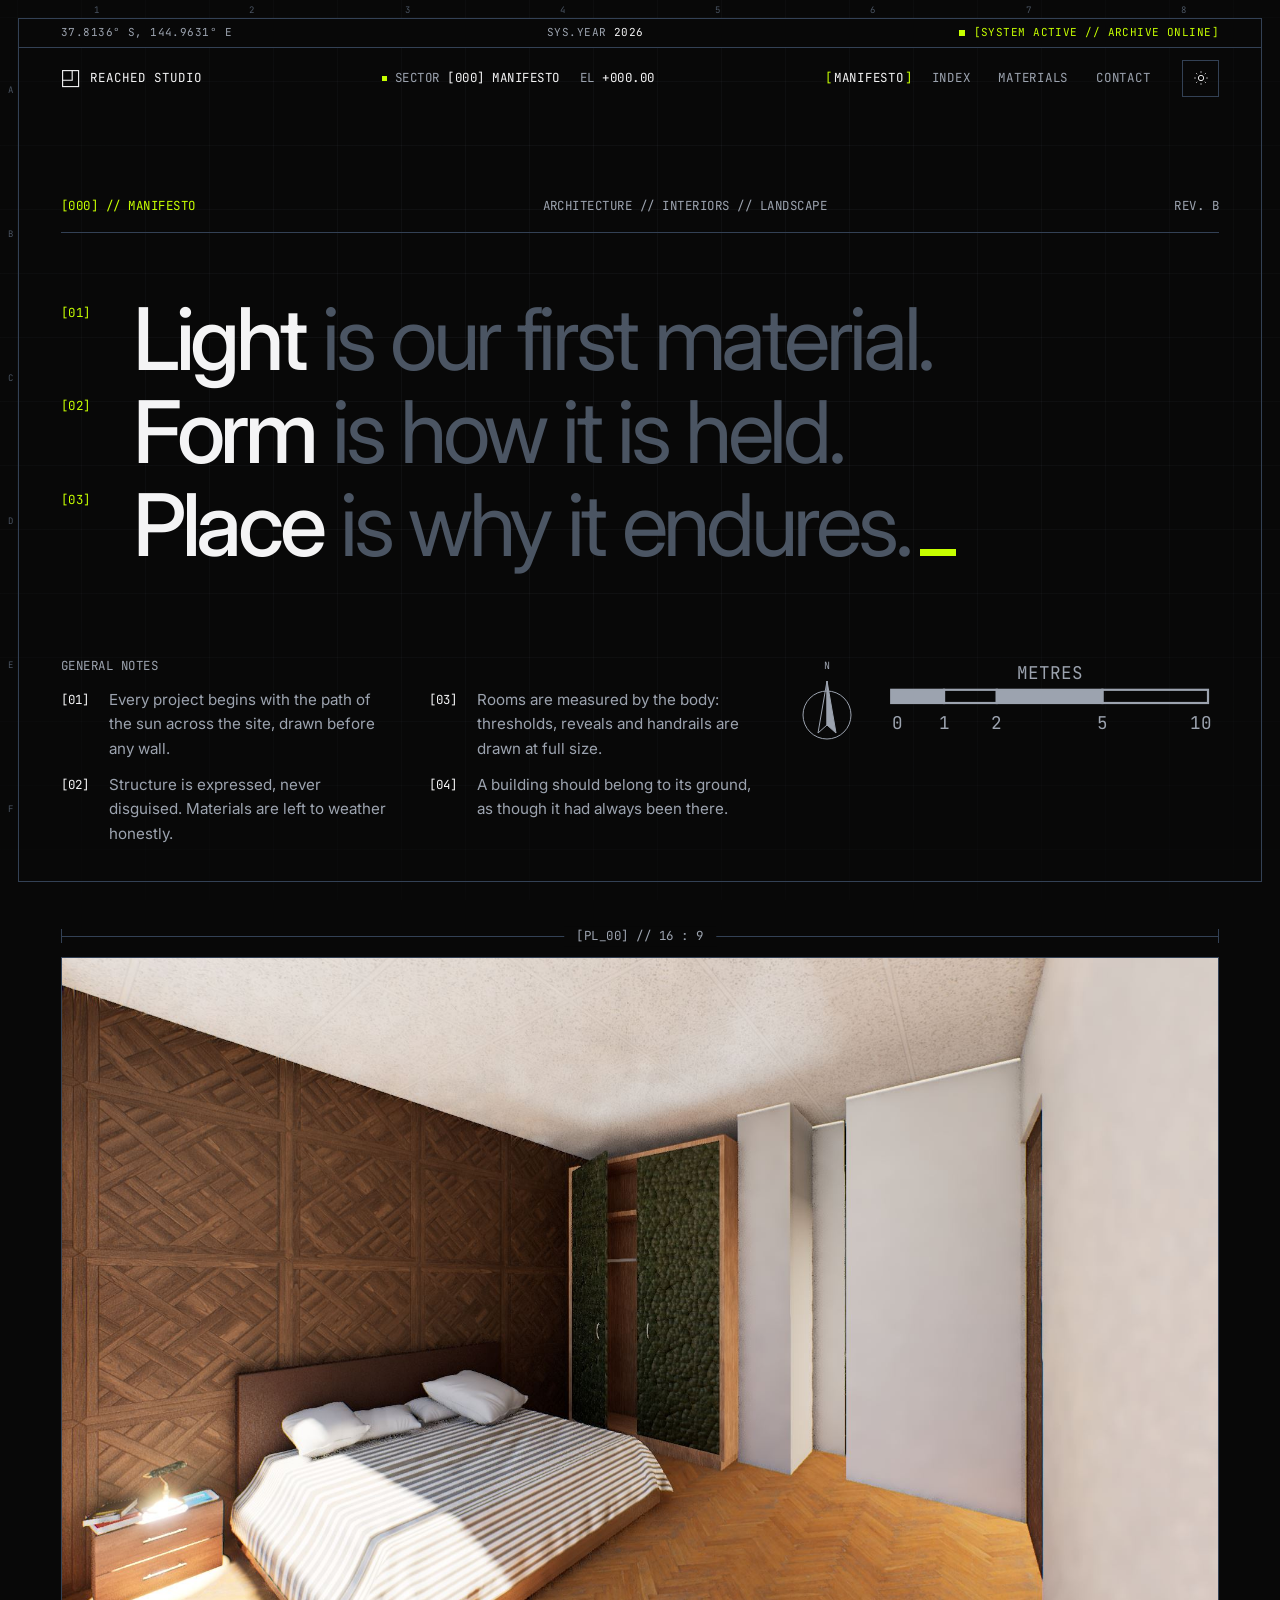
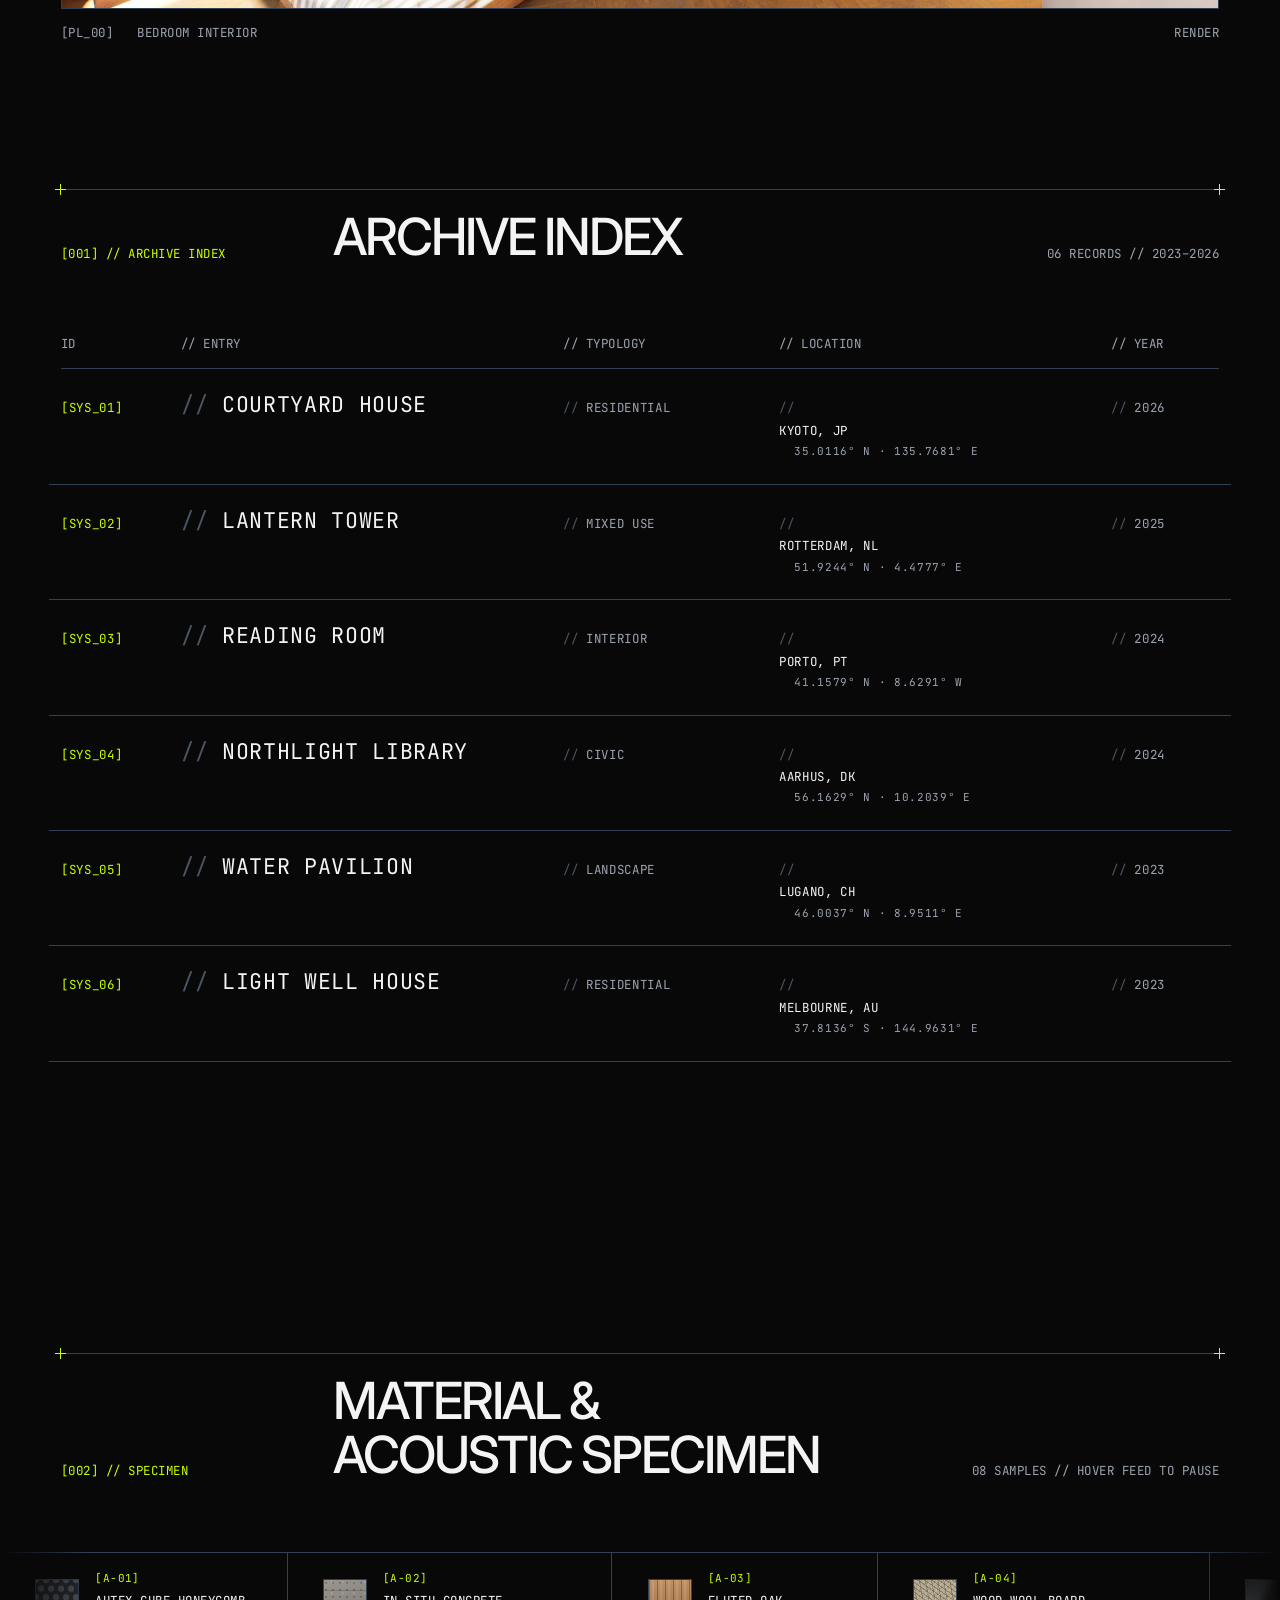
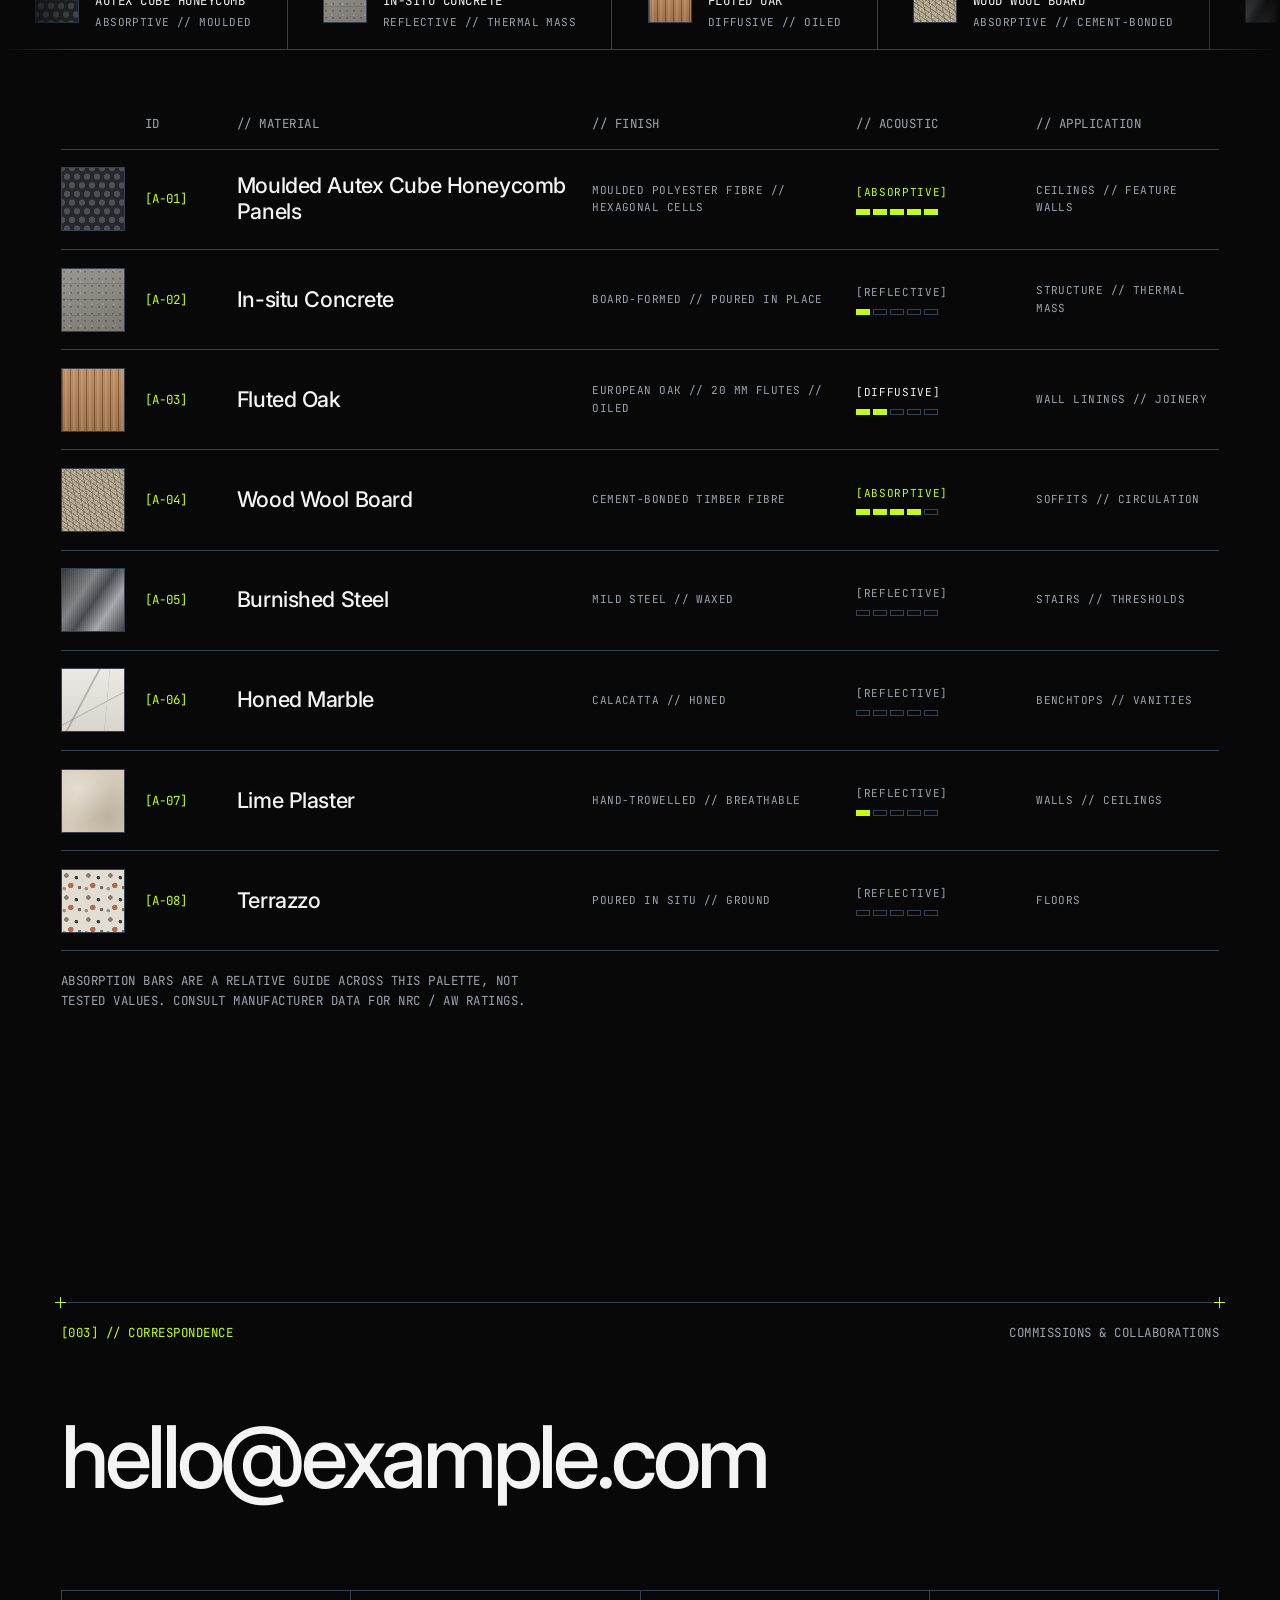
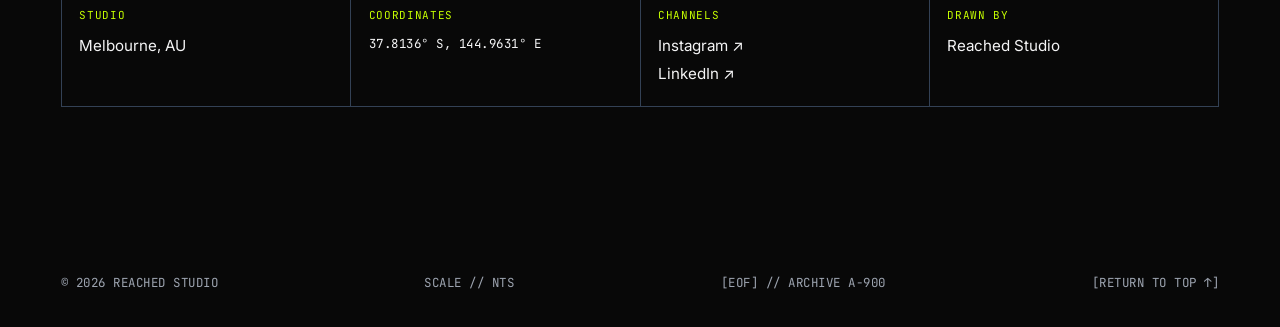
==== commit 1e4e1bad: "Restyle site with cyber-brutalist archive theme Adds a system status bar, reformats the project list" ====
--- a/index.html
+++ b/index.html
@@ -39,6 +39,13 @@
   </div>
 
   <header class="site-header">
+    <div class="status-bar mono">
+      <div class="container">
+        <span class="status-coord">37.8136° S, 144.9631° E</span>
+        <span class="status-year">SYS.YEAR <b data-year>2026</b></span>
+        <span class="status-label" role="status"><span class="pulse" aria-hidden="true"></span><span class="status-full">[SYSTEM ACTIVE // ARCHIVE ONLINE]</span><span class="status-short">[ARCHIVE ONLINE]</span></span>
+      </div>
+    </div>
     <div class="container">
       <a class="brand" href="index.html" aria-label="Reached Studio, home">
         <svg class="brand-mark" viewBox="0 0 24 24" fill="none" stroke="currentColor" stroke-width="1.4" aria-hidden="true">
@@ -49,7 +56,7 @@
       </a>
 
       <div class="readout mono" aria-hidden="true">
-        <span><span class="dot"></span>Sheet <b data-sheet>A-000 Manifesto</b></span>
+        <span><span class="dot"></span>Sector <b data-sheet>[000] Manifesto</b></span>
         <span>EL <b data-elevation>+000.00</b></span>
       </div>
 
@@ -75,17 +82,17 @@
 
   <main id="main">
     <!-- § 00 Manifesto -->
-    <section class="hero container" id="manifesto" data-sheet="A-000 Manifesto" aria-labelledby="manifesto-title">
+    <section class="hero container" id="manifesto" data-sheet="[000] Manifesto" aria-labelledby="manifesto-title">
       <div class="hero-meta mono reveal">
-        <span>§ 00 — Manifesto</span>
-        <span>Architecture · Interiors · Landscape</span>
-        <span>Rev. A</span>
+        <span>[000] // Manifesto</span>
+        <span>Architecture // Interiors // Landscape</span>
+        <span>Rev. B</span>
       </div>
 
       <h1 class="manifesto reveal" id="manifesto-title">
-        <span class="line"><span class="line-inner"><sup>I</sup><strong>Light</strong> is our first material.</span></span>
-        <span class="line"><span class="line-inner"><sup>II</sup><strong>Form</strong> is how it is held.</span></span>
-        <span class="line"><span class="line-inner"><sup>III</sup><strong>Place</strong> is why it endures.</span></span>
+        <span class="line"><span class="line-inner"><sup>[01]</sup><strong>Light</strong> is our first material.</span></span>
+        <span class="line"><span class="line-inner"><sup>[02]</sup><strong>Form</strong> is how it is held.</span></span>
+        <span class="line"><span class="line-inner"><sup>[03]</sup><strong>Place</strong> is why it endures.</span></span>
       </h1>
 
       <div class="hero-foot">
@@ -126,12 +133,12 @@
 
     <div class="container reveal">
       <figure class="plate">
-        <div class="dim mono" aria-hidden="true"><span>Plate 00 — 16 : 9</span></div>
+        <div class="dim mono" aria-hidden="true"><span>[PL_00] // 16 : 9</span></div>
         <div class="frame plate-media">
           <img src="images/work/hero.jpg" alt="Bedroom with a timber parquet feature wall, moss-panelled wardrobe and herringbone floor" width="1920" height="1080" />
         </div>
         <figcaption class="plate-caption mono">
-          <span>PL. 00</span>
+          <span>[PL_00]</span>
           <span>Bedroom interior</span>
           <span>Render</span>
         </figcaption>
@@ -139,32 +146,32 @@
     </div>
 
     <!-- § 01 Specimen index -->
-    <section class="section container" id="index" data-sheet="A-101 Index" aria-labelledby="index-title">
+    <section class="section container" id="index" data-sheet="[001] Archive" aria-labelledby="index-title">
       <header class="sheet-head reveal">
-        <span class="mono">§ 01 — Index</span>
-        <h2 id="index-title">Index of works</h2>
-        <span class="mono">06 entries · 2023–2025</span>
+        <span class="mono">[001] // Archive Index</span>
+        <h2 id="index-title">Archive Index</h2>
+        <span class="mono">06 records // 2023–2026</span>
       </header>
 
       <div class="spec-cols mono" aria-hidden="true">
-        <span>No.</span><span>Project</span><span>Typology</span><span>Location</span><span>Year</span><span></span>
+        <span>ID</span><span>// Entry</span><span>// Typology</span><span>// Location</span><span>// Year</span><span></span>
       </div>
 
       <ol class="spec-list">
         <li class="reveal">
           <a class="spec-row" href="project.html">
-            <span class="spec-num">01</span>
+            <span class="spec-num">[SYS_01]</span>
             <span class="spec-name">Courtyard House</span>
-            <span class="spec-typ">Residence</span>
+            <span class="spec-typ">Residential</span>
             <span class="spec-loc">Kyoto, JP<span class="spec-coord">35.0116° N · 135.7681° E</span></span>
-            <span class="spec-year">2025</span>
+            <span class="spec-year">2026</span>
             <svg class="spec-arrow" viewBox="0 0 24 24" fill="none" stroke="currentColor" stroke-width="1.4" aria-hidden="true"><path d="M7 17 17 7M8 7h9v9" /></svg>
             <span class="spec-thumb frame"><img class="is-drawing" src="images/work/courtyard-house.svg" alt="" loading="lazy" width="800" height="600" /></span>
           </a>
         </li>
         <li class="reveal">
           <a class="spec-row" href="project.html">
-            <span class="spec-num">02</span>
+            <span class="spec-num">[SYS_02]</span>
             <span class="spec-name">Lantern Tower</span>
             <span class="spec-typ">Mixed use</span>
             <span class="spec-loc">Rotterdam, NL<span class="spec-coord">51.9244° N · 4.4777° E</span></span>
@@ -175,7 +182,7 @@
         </li>
         <li class="reveal">
           <a class="spec-row" href="project.html">
-            <span class="spec-num">03</span>
+            <span class="spec-num">[SYS_03]</span>
             <span class="spec-name">Reading Room</span>
             <span class="spec-typ">Interior</span>
             <span class="spec-loc">Porto, PT<span class="spec-coord">41.1579° N · 8.6291° W</span></span>
@@ -186,7 +193,7 @@
         </li>
         <li class="reveal">
           <a class="spec-row" href="project.html">
-            <span class="spec-num">04</span>
+            <span class="spec-num">[SYS_04]</span>
             <span class="spec-name">Northlight Library</span>
             <span class="spec-typ">Civic</span>
             <span class="spec-loc">Aarhus, DK<span class="spec-coord">56.1629° N · 10.2039° E</span></span>
@@ -197,7 +204,7 @@
         </li>
         <li class="reveal">
           <a class="spec-row" href="project.html">
-            <span class="spec-num">05</span>
+            <span class="spec-num">[SYS_05]</span>
             <span class="spec-name">Water Pavilion</span>
             <span class="spec-typ">Landscape</span>
             <span class="spec-loc">Lugano, CH<span class="spec-coord">46.0037° N · 8.9511° E</span></span>
@@ -208,9 +215,9 @@
         </li>
         <li class="reveal">
           <a class="spec-row" href="project.html">
-            <span class="spec-num">06</span>
+            <span class="spec-num">[SYS_06]</span>
             <span class="spec-name">Light Well House</span>
-            <span class="spec-typ">Residence</span>
+            <span class="spec-typ">Residential</span>
             <span class="spec-loc">Melbourne, AU<span class="spec-coord">37.8136° S · 144.9631° E</span></span>
             <span class="spec-year">2023</span>
             <svg class="spec-arrow" viewBox="0 0 24 24" fill="none" stroke="currentColor" stroke-width="1.4" aria-hidden="true"><path d="M7 17 17 7M8 7h9v9" /></svg>
@@ -223,34 +230,109 @@
       <div class="preview" aria-hidden="true"><div class="preview-inner"></div></div>
     </section>
 
-    <!-- § 02 Material schedule -->
-    <section class="section" id="materials" data-sheet="A-201 Materials" aria-labelledby="materials-title">
+    <!-- [002] Material & acoustic specimen -->
+    <section class="section" id="materials" data-sheet="[002] Specimen" aria-labelledby="materials-title">
       <div class="container">
         <header class="sheet-head reveal">
-          <span class="mono">§ 02 — Schedule</span>
-          <h2 id="materials-title">Material palette</h2>
-          <span class="mono">08 finishes</span>
+          <span class="mono">[002] // Specimen</span>
+          <h2 id="materials-title">Material &amp; Acoustic Specimen</h2>
+          <span class="mono">08 samples // hover feed to pause</span>
         </header>
       </div>
 
       <div class="ticker reveal">
         <ul class="ticker-track">
-          <li class="material"><span class="swatch swatch--concrete"></span><span class="material-code">M-01</span><span class="material-name">Cast Concrete</span><span class="material-spec">Board-formed · pale aggregate</span></li>
-          <li class="material"><span class="swatch swatch--oak"></span><span class="material-code">M-02</span><span class="material-name">Fluted Oak</span><span class="material-spec">European white oak · oiled</span></li>
-          <li class="material"><span class="swatch swatch--steel"></span><span class="material-code">M-03</span><span class="material-name">Burnished Steel</span><span class="material-spec">Mild steel · waxed</span></li>
-          <li class="material"><span class="swatch swatch--marble"></span><span class="material-code">M-04</span><span class="material-name">Honed Marble</span><span class="material-spec">Calacatta · honed finish</span></li>
-          <li class="material"><span class="swatch swatch--plaster"></span><span class="material-code">M-05</span><span class="material-name">Lime Plaster</span><span class="material-spec">Hand-trowelled · breathable</span></li>
-          <li class="material"><span class="swatch swatch--bronze"></span><span class="material-code">M-06</span><span class="material-name">Patinated Bronze</span><span class="material-spec">Verdigris · hand-applied</span></li>
-          <li class="material"><span class="swatch swatch--travertine"></span><span class="material-code">M-07</span><span class="material-name">Travertine</span><span class="material-spec">Vein-cut · unfilled</span></li>
-          <li class="material"><span class="swatch swatch--terrazzo"></span><span class="material-code">M-08</span><span class="material-name">Terrazzo</span><span class="material-spec">Poured in situ · ground</span></li>
+          <li class="material"><span class="swatch swatch--honeycomb"></span><span class="material-code">[A-01]</span><span class="material-name">Autex Cube Honeycomb</span><span class="material-spec">Absorptive // moulded</span></li>
+          <li class="material"><span class="swatch swatch--concrete"></span><span class="material-code">[A-02]</span><span class="material-name">In-situ Concrete</span><span class="material-spec">Reflective // thermal mass</span></li>
+          <li class="material"><span class="swatch swatch--oak"></span><span class="material-code">[A-03]</span><span class="material-name">Fluted Oak</span><span class="material-spec">Diffusive // oiled</span></li>
+          <li class="material"><span class="swatch swatch--woodwool"></span><span class="material-code">[A-04]</span><span class="material-name">Wood Wool Board</span><span class="material-spec">Absorptive // cement-bonded</span></li>
+          <li class="material"><span class="swatch swatch--steel"></span><span class="material-code">[A-05]</span><span class="material-name">Burnished Steel</span><span class="material-spec">Reflective // waxed</span></li>
+          <li class="material"><span class="swatch swatch--marble"></span><span class="material-code">[A-06]</span><span class="material-name">Honed Marble</span><span class="material-spec">Reflective // honed</span></li>
+          <li class="material"><span class="swatch swatch--plaster"></span><span class="material-code">[A-07]</span><span class="material-name">Lime Plaster</span><span class="material-spec">Reflective // breathable</span></li>
+          <li class="material"><span class="swatch swatch--terrazzo"></span><span class="material-code">[A-08]</span><span class="material-name">Terrazzo</span><span class="material-spec">Reflective // ground</span></li>
         </ul>
       </div>
+
+      <div class="container">
+        <div class="specimen-cols mono" aria-hidden="true">
+          <span></span><span>ID</span><span>// Material</span><span>// Finish</span><span>// Acoustic</span><span>// Application</span>
+        </div>
+
+        <ol class="specimen-list">
+          <li class="specimen reveal">
+            <span class="swatch swatch--honeycomb" aria-hidden="true"></span>
+            <span class="specimen-code">[A-01]</span>
+            <span class="specimen-name">Moulded Autex Cube Honeycomb Panels</span>
+            <span class="specimen-finish">Moulded polyester fibre // hexagonal cells</span>
+            <span class="specimen-acoustic"><span class="tag tag--absorb">[Absorptive]</span><span class="meter" data-level="5" role="img" aria-label="Relative absorption 5 of 5"><i></i><i></i><i></i><i></i><i></i></span></span>
+            <span class="specimen-use">Ceilings // feature walls</span>
+          </li>
+          <li class="specimen reveal">
+            <span class="swatch swatch--concrete" aria-hidden="true"></span>
+            <span class="specimen-code">[A-02]</span>
+            <span class="specimen-name">In-situ Concrete</span>
+            <span class="specimen-finish">Board-formed // poured in place</span>
+            <span class="specimen-acoustic"><span class="tag tag--reflect">[Reflective]</span><span class="meter" data-level="1" role="img" aria-label="Relative absorption 1 of 5"><i></i><i></i><i></i><i></i><i></i></span></span>
+            <span class="specimen-use">Structure // thermal mass</span>
+          </li>
+          <li class="specimen reveal">
+            <span class="swatch swatch--oak" aria-hidden="true"></span>
+            <span class="specimen-code">[A-03]</span>
+            <span class="specimen-name">Fluted Oak</span>
+            <span class="specimen-finish">European oak // 20 mm flutes // oiled</span>
+            <span class="specimen-acoustic"><span class="tag">[Diffusive]</span><span class="meter" data-level="2" role="img" aria-label="Relative absorption 2 of 5"><i></i><i></i><i></i><i></i><i></i></span></span>
+            <span class="specimen-use">Wall linings // joinery</span>
+          </li>
+          <li class="specimen reveal">
+            <span class="swatch swatch--woodwool" aria-hidden="true"></span>
+            <span class="specimen-code">[A-04]</span>
+            <span class="specimen-name">Wood Wool Board</span>
+            <span class="specimen-finish">Cement-bonded timber fibre</span>
+            <span class="specimen-acoustic"><span class="tag tag--absorb">[Absorptive]</span><span class="meter" data-level="4" role="img" aria-label="Relative absorption 4 of 5"><i></i><i></i><i></i><i></i><i></i></span></span>
+            <span class="specimen-use">Soffits // circulation</span>
+          </li>
+          <li class="specimen reveal">
+            <span class="swatch swatch--steel" aria-hidden="true"></span>
+            <span class="specimen-code">[A-05]</span>
+            <span class="specimen-name">Burnished Steel</span>
+            <span class="specimen-finish">Mild steel // waxed</span>
+            <span class="specimen-acoustic"><span class="tag tag--reflect">[Reflective]</span><span class="meter" data-level="0" role="img" aria-label="Relative absorption 0 of 5"><i></i><i></i><i></i><i></i><i></i></span></span>
+            <span class="specimen-use">Stairs // thresholds</span>
+          </li>
+          <li class="specimen reveal">
+            <span class="swatch swatch--marble" aria-hidden="true"></span>
+            <span class="specimen-code">[A-06]</span>
+            <span class="specimen-name">Honed Marble</span>
+            <span class="specimen-finish">Calacatta // honed</span>
+            <span class="specimen-acoustic"><span class="tag tag--reflect">[Reflective]</span><span class="meter" data-level="0" role="img" aria-label="Relative absorption 0 of 5"><i></i><i></i><i></i><i></i><i></i></span></span>
+            <span class="specimen-use">Benchtops // vanities</span>
+          </li>
+          <li class="specimen reveal">
+            <span class="swatch swatch--plaster" aria-hidden="true"></span>
+            <span class="specimen-code">[A-07]</span>
+            <span class="specimen-name">Lime Plaster</span>
+            <span class="specimen-finish">Hand-trowelled // breathable</span>
+            <span class="specimen-acoustic"><span class="tag tag--reflect">[Reflective]</span><span class="meter" data-level="1" role="img" aria-label="Relative absorption 1 of 5"><i></i><i></i><i></i><i></i><i></i></span></span>
+            <span class="specimen-use">Walls // ceilings</span>
+          </li>
+          <li class="specimen reveal">
+            <span class="swatch swatch--terrazzo" aria-hidden="true"></span>
+            <span class="specimen-code">[A-08]</span>
+            <span class="specimen-name">Terrazzo</span>
+            <span class="specimen-finish">Poured in situ // ground</span>
+            <span class="specimen-acoustic"><span class="tag tag--reflect">[Reflective]</span><span class="meter" data-level="0" role="img" aria-label="Relative absorption 0 of 5"><i></i><i></i><i></i><i></i><i></i></span></span>
+            <span class="specimen-use">Floors</span>
+          </li>
+        </ol>
+
+        <p class="specimen-note mono">Absorption bars are a relative guide across this palette, not tested values. Consult manufacturer data for NRC / αw ratings.</p>
+      </div>
     </section>
 
-    <!-- § 03 Correspondence -->
-    <section class="section container" id="contact" data-sheet="A-900 Contact" aria-labelledby="contact-title">
+    <!-- [003] Correspondence -->
+    <section class="section container" id="contact" data-sheet="[003] Contact" aria-labelledby="contact-title">
       <header class="sheet-head reveal">
-        <span class="mono">§ 03 — Correspondence</span>
+        <span class="mono">[003] // Correspondence</span>
         <h2 id="contact-title" class="visually-hidden">Contact</h2>
         <span></span>
         <span class="mono">Commissions &amp; collaborations</span>
@@ -261,11 +343,11 @@
       <dl class="title-block reveal">
         <div>
           <dt>Studio</dt>
-          <dd>City, Country</dd>
+          <dd>Melbourne, AU</dd>
         </div>
         <div>
           <dt>Coordinates</dt>
-          <dd class="mono">00.0000° N · 000.0000° E</dd>
+          <dd class="mono">37.8136° S, 144.9631° E</dd>
         </div>
         <div>
           <dt>Channels</dt>
@@ -285,9 +367,9 @@
   <footer class="container">
     <div class="title-strip mono">
       <span>© <span data-year>2026</span> Reached Studio</span>
-      <span>Scale — NTS</span>
-      <span>Sheet A-900</span>
-      <a href="#main">Return to top ↑</a>
+      <span>Scale // NTS</span>
+      <span>[EOF] // Archive A-900</span>
+      <a href="#main">[Return to top ↑]</a>
     </div>
   </footer>
 
--- a/assets/css/style.css
+++ b/assets/css/style.css
@@ -1,23 +1,24 @@
 /* ==========================================================================
-   Reached Studio — drawing-sheet portfolio
-   Tokens → base → sheet → header → sections → index → materials →
-   contact → project page → motion
+   Reached Studio — cyber-brutalist archive sheet
+   Tokens → base → sheet → status bar + header → sections → archive index →
+   specimen → contact → project page → motion
    ========================================================================== */
 
-/* ---------- Tokens (dark is the default sheet) ---------- */
+/* ---------- Tokens (dark is the default) ---------- */
 
 :root {
-  --bg: #0d0d0d;
-  --bg-elev: #151514;
-  --fg: #e9e7e2;
-  --fg-muted: #8b8882;
-  --fg-faint: #55534f;
-  --line: #222220;
-  --line-strong: #363532;
-  --grid: rgba(255, 255, 255, 0.035);
-  --accent: #e8542a;
-  --header-bg: rgba(13, 13, 13, 0.8);
-  --drawing-filter: invert(1) hue-rotate(180deg) brightness(0.88);
+  --bg: #080808;
+  --bg-elev: #0f1012;
+  --fg: #f4f4f5;
+  --fg-muted: #9ca3af;
+  --fg-faint: #4b5563;
+  --line: #1e293b;          /* slate-800 */
+  --line-strong: #334155;   /* slate-700 */
+  --grid: rgba(148, 163, 184, 0.055);
+  --accent: #c6ff00;
+  --accent-ink: #080808;
+  --header-bg: rgba(8, 8, 8, 0.86);
+  --drawing-filter: invert(1) hue-rotate(180deg) brightness(0.92);
   color-scheme: dark;
 
   --font-sans: "Inter", system-ui, -apple-system, "Segoe UI", Roboto, sans-serif;
@@ -26,31 +27,34 @@
   --step--2: 0.6875rem;
   --step--1: clamp(0.72rem, 0.7rem + 0.1vw, 0.78rem);
   --step-0: clamp(0.98rem, 0.95rem + 0.15vw, 1.05rem);
-  --step-1: clamp(1.15rem, 1.05rem + 0.45vw, 1.4rem);
-  --step-2: clamp(1.45rem, 1.2rem + 1.1vw, 2.2rem);
-  --step-3: clamp(2rem, 1.5rem + 2.4vw, 3.4rem);
+  --step-1: clamp(1.1rem, 1rem + 0.45vw, 1.35rem);
+  --step-2: clamp(1.3rem, 1.1rem + 1vw, 2rem);
+  --step-3: clamp(1.9rem, 1.4rem + 2.4vw, 3.2rem);
   --step-4: clamp(2.5rem, 1.4rem + 5vw, 6.6rem);
 
   --frame: 10px;
   --gutter: clamp(1.25rem, 0.6rem + 2.6vw, 3rem);
   --max: 1480px;
-  --header-h: 4rem;
+  --status-h: 1.9rem;
+  --header-h: 3.75rem;
+  --top-h: calc(var(--status-h) + var(--header-h));
   --section-space: clamp(5rem, 3.5rem + 7vw, 10rem);
 
   --ease: cubic-bezier(0.22, 1, 0.36, 1);
 }
 
 :root[data-theme="light"] {
-  --bg: #eeede8;
-  --bg-elev: #e4e2db;
-  --fg: #121211;
-  --fg-muted: #62605b;
-  --fg-faint: #a29f98;
-  --line: #d6d3cb;
-  --line-strong: #bab6ad;
-  --grid: rgba(0, 0, 0, 0.045);
-  --accent: #c2410c;
-  --header-bg: rgba(238, 237, 232, 0.84);
+  --bg: #f3f3f1;
+  --bg-elev: #e8e8e5;
+  --fg: #080808;
+  --fg-muted: #475569;
+  --fg-faint: #94a3b8;
+  --line: #cbd5e1;
+  --line-strong: #94a3b8;
+  --grid: rgba(51, 65, 85, 0.06);
+  --accent: #4d7c0f;
+  --accent-ink: #f3f3f1;
+  --header-bg: rgba(243, 243, 241, 0.88);
   --drawing-filter: none;
   color-scheme: light;
 }
@@ -71,7 +75,7 @@
 
 html {
   -webkit-text-size-adjust: 100%;
-  scroll-padding-top: calc(var(--frame) + var(--header-h) + 1rem);
+  scroll-padding-top: calc(var(--frame) + var(--top-h) + 1rem);
 }
 
 @media (prefers-reduced-motion: no-preference) {
@@ -87,7 +91,6 @@
   font-family: var(--font-sans);
   font-size: var(--step-0);
   line-height: 1.6;
-  font-feature-settings: "ss01", "cv11";
   -webkit-font-smoothing: antialiased;
   text-rendering: optimizeLegibility;
   overflow-x: hidden;
@@ -130,7 +133,7 @@
 h1,
 h2,
 h3 {
-  font-weight: 300;
+  font-weight: 400;
   letter-spacing: -0.035em;
   line-height: 1.05;
   text-wrap: balance;
@@ -142,12 +145,12 @@
 
 ::selection {
   background: var(--accent);
-  color: #0d0d0d;
+  color: var(--accent-ink);
 }
 
 :focus-visible {
   outline: 1px solid var(--accent);
-  outline-offset: 4px;
+  outline-offset: 3px;
 }
 
 .skip-link {
@@ -156,9 +159,11 @@
   top: -3rem;
   z-index: 100;
   padding: 0.6rem 1rem;
-  background: var(--fg);
-  color: var(--bg);
+  background: var(--accent);
+  color: var(--accent-ink);
+  font-family: var(--font-mono);
   font-size: var(--step--1);
+  text-transform: uppercase;
 }
 
 .skip-link:focus {
@@ -178,7 +183,7 @@
   font-family: var(--font-mono);
   font-size: var(--step--1);
   font-weight: 400;
-  letter-spacing: 0.02em;
+  letter-spacing: 0.04em;
   text-transform: uppercase;
 }
 
@@ -194,7 +199,13 @@
   padding-block: var(--section-space);
 }
 
-/* ---------- Drawing sheet: grid, border, zone markers ---------- */
+@keyframes blink {
+  50% {
+    opacity: 0;
+  }
+}
+
+/* ---------- Sheet: grid, border, zone markers ---------- */
 
 .sheet-grid {
   position: fixed;
@@ -204,7 +215,7 @@
   background-image:
     linear-gradient(to right, var(--grid) 1px, transparent 1px),
     linear-gradient(to bottom, var(--grid) 1px, transparent 1px);
-  background-size: 96px 96px;
+  background-size: 64px 64px;
   background-position: calc(var(--frame) - 1px) calc(var(--frame) - 1px);
   -webkit-mask-image: radial-gradient(ellipse 90% 80% at 50% 40%, #000 30%, transparent 100%);
   mask-image: radial-gradient(ellipse 90% 80% at 50% 40%, #000 30%, transparent 100%);
@@ -250,36 +261,7 @@
   }
 }
 
-/* Registration crosshair */
-.crosshair {
-  position: relative;
-  width: 11px;
-  height: 11px;
-  flex: none;
-}
-
-.crosshair::before,
-.crosshair::after {
-  content: "";
-  position: absolute;
-  background: var(--fg-muted);
-}
-
-.crosshair::before {
-  left: 5px;
-  top: 0;
-  width: 1px;
-  height: 100%;
-}
-
-.crosshair::after {
-  top: 5px;
-  left: 0;
-  height: 1px;
-  width: 100%;
-}
-
-/* ---------- Header ---------- */
+/* ---------- Status bar + header ---------- */
 
 .site-header {
   position: fixed;
@@ -287,7 +269,6 @@
   left: var(--frame);
   right: var(--frame);
   z-index: 50;
-  height: var(--header-h);
   border-bottom: 1px solid transparent;
   transition: background-color 0.3s var(--ease), border-color 0.3s var(--ease),
     transform 0.4s var(--ease);
@@ -295,21 +276,74 @@
 
 .site-header.is-scrolled {
   background: var(--header-bg);
-  border-color: var(--line);
-  -webkit-backdrop-filter: saturate(140%) blur(14px);
-  backdrop-filter: saturate(140%) blur(14px);
+  border-color: var(--line-strong);
+  -webkit-backdrop-filter: blur(14px);
+  backdrop-filter: blur(14px);
 }
 
 .site-header.is-hidden {
   transform: translateY(calc(-100% - var(--frame)));
 }
 
-.site-header .container {
+.status-bar {
+  height: var(--status-h);
+  border-bottom: 1px solid var(--line-strong);
+  background: var(--bg);
+  color: var(--fg-muted);
+  font-size: var(--step--2);
+}
+
+.status-bar .container {
+  display: flex;
+  align-items: center;
+  justify-content: space-between;
+  gap: 1rem;
+  height: 100%;
+  padding-inline: var(--gutter);
+  white-space: nowrap;
+  overflow: hidden;
+}
+
+.status-bar b {
+  font-weight: 400;
+  color: var(--fg);
+}
+
+.status-label {
+  display: inline-flex;
+  align-items: center;
+  gap: 0.55rem;
+  color: var(--accent);
+}
+
+.pulse {
+  width: 6px;
+  height: 6px;
+  background: var(--accent);
+  animation: blink 1.2s steps(1) infinite;
+}
+
+.status-short {
+  display: none;
+}
+
+@media (max-width: 600px) {
+  .status-year,
+  .status-full {
+    display: none;
+  }
+
+  .status-short {
+    display: inline;
+  }
+}
+
+.site-header > .container {
   display: flex;
   align-items: center;
   justify-content: space-between;
   gap: 1.5rem;
-  height: 100%;
+  height: var(--header-h);
   padding-inline: var(--gutter);
 }
 
@@ -317,14 +351,16 @@
   display: inline-flex;
   align-items: center;
   gap: 0.65rem;
-  font-weight: 500;
-  font-size: 0.95rem;
-  letter-spacing: -0.01em;
+  font-family: var(--font-mono);
+  font-size: var(--step--1);
+  font-weight: 400;
+  letter-spacing: 0.08em;
+  text-transform: uppercase;
 }
 
 .brand-mark {
-  width: 1.25rem;
-  height: 1.25rem;
+  width: 1.2rem;
+  height: 1.2rem;
   flex: none;
 }
 
@@ -345,7 +381,6 @@
   width: 5px;
   height: 5px;
   margin-right: 0.5rem;
-  border-radius: 50%;
   background: var(--accent);
   vertical-align: 0.1em;
 }
@@ -367,7 +402,7 @@
   gap: 1.75rem;
   font-family: var(--font-mono);
   font-size: var(--step--1);
-  letter-spacing: 0.02em;
+  letter-spacing: 0.06em;
   text-transform: uppercase;
 }
 
@@ -383,23 +418,26 @@
 }
 
 .nav-links a::before {
-  content: "";
+  content: "[";
   position: absolute;
-  left: -0.8rem;
-  top: 50%;
-  width: 4px;
-  height: 4px;
-  margin-top: -2px;
-  border-radius: 50%;
-  background: var(--accent);
+  left: -0.7em;
+  color: var(--accent);
   opacity: 0;
-  transform: scale(0);
-  transition: opacity 0.3s ease, transform 0.3s var(--ease);
-}
-
-.nav-links a[aria-current]::before {
+}
+
+.nav-links a::after {
+  content: "]";
+  position: absolute;
+  right: -0.7em;
+  color: var(--accent);
+  opacity: 0;
+}
+
+.nav-links a[aria-current]::before,
+.nav-links a[aria-current]::after,
+.nav-links a:hover::before,
+.nav-links a:hover::after {
   opacity: 1;
-  transform: none;
 }
 
 .header-actions {
@@ -411,19 +449,20 @@
 .icon-btn {
   display: inline-grid;
   place-items: center;
-  width: 2.4rem;
-  height: 2.4rem;
+  width: 2.3rem;
+  height: 2.3rem;
   padding: 0;
   border: 1px solid var(--line-strong);
   border-radius: 0;
   background: transparent;
   color: var(--fg);
   cursor: pointer;
-  transition: border-color 0.2s ease, background-color 0.2s ease;
+  transition: border-color 0.2s ease, background-color 0.2s ease, color 0.2s ease;
 }
 
 .icon-btn:hover {
-  border-color: var(--fg);
+  border-color: var(--accent);
+  color: var(--accent);
 }
 
 .icon-btn svg {
@@ -493,7 +532,7 @@
 
   .nav-links {
     position: fixed;
-    top: calc(var(--frame) + var(--header-h));
+    top: calc(var(--frame) + var(--top-h));
     left: var(--frame);
     right: var(--frame);
     bottom: var(--frame);
@@ -501,11 +540,7 @@
     gap: 0;
     padding: 1.5rem var(--gutter);
     background: var(--bg);
-    font-family: var(--font-sans);
-    font-size: var(--step-3);
-    font-weight: 300;
-    letter-spacing: -0.035em;
-    text-transform: none;
+    font-size: var(--step-2);
     opacity: 0;
     visibility: hidden;
     transform: translateY(-0.75rem);
@@ -521,29 +556,31 @@
   }
 
   .nav-links li {
-    border-bottom: 1px solid var(--line);
+    border-bottom: 1px solid var(--line-strong);
   }
 
   .nav-links a {
     display: block;
-    padding-block: 0.9rem;
+    padding-block: 1rem;
     color: var(--fg);
   }
 
-  .nav-links a::before {
+  .nav-links a::before,
+  .nav-links a::after {
     display: none;
   }
 
   body.menu-open .site-header {
     background: var(--bg);
-    border-color: var(--line);
+    border-color: var(--line-strong);
     transform: none;
   }
 }
 
-/* ---------- Section heads (sheet title strips) ---------- */
+/* ---------- Section heads ---------- */
 
 .sheet-head {
+  position: relative;
   display: grid;
   grid-template-columns: 1fr;
   gap: 0.75rem 2rem;
@@ -551,7 +588,6 @@
   margin-bottom: clamp(2.5rem, 2rem + 3vw, 4.5rem);
   padding-top: 1.25rem;
   border-top: 1px solid var(--line-strong);
-  position: relative;
 }
 
 .sheet-head::before,
@@ -562,8 +598,8 @@
   width: 11px;
   height: 11px;
   background:
-    linear-gradient(var(--fg-muted), var(--fg-muted)) 5px 0 / 1px 100% no-repeat,
-    linear-gradient(var(--fg-muted), var(--fg-muted)) 0 5px / 100% 1px no-repeat;
+    linear-gradient(var(--accent), var(--accent)) 5px 0 / 1px 100% no-repeat,
+    linear-gradient(var(--accent), var(--accent)) 0 5px / 100% 1px no-repeat;
 }
 
 .sheet-head::before {
@@ -576,22 +612,29 @@
 
 .sheet-head h2 {
   font-size: var(--step-3);
+  font-weight: 500;
+  letter-spacing: -0.04em;
+  text-transform: uppercase;
 }
 
 .sheet-head .mono {
   color: var(--fg-muted);
+}
+
+.sheet-head .mono:first-child {
+  color: var(--accent);
 }
 
 @media (min-width: 800px) {
   .sheet-head {
-    grid-template-columns: 12rem 1fr auto;
+    grid-template-columns: 15rem 1fr auto;
   }
 }
 
 /* ---------- Hero / manifesto ---------- */
 
 .hero {
-  padding-top: calc(var(--frame) + var(--header-h) + clamp(2.5rem, 1.5rem + 5vw, 6.5rem));
+  padding-top: calc(var(--frame) + var(--top-h) + clamp(2.5rem, 1.5rem + 5vw, 6.5rem));
   padding-bottom: clamp(3rem, 2rem + 4vw, 6rem);
 }
 
@@ -601,16 +644,20 @@
   justify-content: space-between;
   gap: 0.5rem 2rem;
   padding-bottom: 1rem;
-  border-bottom: 1px solid var(--line);
-  color: var(--fg-muted);
+  border-bottom: 1px solid var(--line-strong);
+  color: var(--fg-muted);
+}
+
+.hero-meta span:first-child {
+  color: var(--accent);
 }
 
 .manifesto {
   margin-top: clamp(2rem, 1.5rem + 3vw, 4rem);
   font-size: var(--step-4);
-  font-weight: 300;
-  line-height: 1.02;
-  letter-spacing: -0.045em;
+  font-weight: 400;
+  line-height: 1;
+  letter-spacing: -0.05em;
   text-wrap: initial;
 }
 
@@ -618,7 +665,11 @@
   display: block;
   overflow: hidden;
   padding-bottom: 0.08em;
-  color: var(--fg-muted);
+  color: var(--fg-faint);
+}
+
+:root[data-theme="light"] .manifesto .line {
+  color: var(--fg-faint);
 }
 
 .manifesto .line-inner {
@@ -626,17 +677,17 @@
 }
 
 .manifesto strong {
-  font-weight: 300;
+  font-weight: 500;
   color: var(--fg);
 }
 
 .manifesto sup {
   display: inline-block;
-  width: 2.2rem;
+  width: 3rem;
   font-family: var(--font-mono);
   font-size: var(--step--1);
   font-weight: 400;
-  letter-spacing: 0.02em;
+  letter-spacing: 0.04em;
   color: var(--accent);
   vertical-align: top;
   position: relative;
@@ -645,8 +696,19 @@
 
 @media (min-width: 800px) {
   .manifesto sup {
-    width: 3.5rem;
-  }
+    width: 4.5rem;
+  }
+}
+
+/* Terminal cursor after the last line */
+.manifesto .line:last-child .line-inner::after {
+  content: "";
+  display: inline-block;
+  width: 0.42em;
+  height: 0.08em;
+  margin-left: 0.12em;
+  background: var(--accent);
+  animation: blink 1s steps(1) infinite;
 }
 
 .hero-foot {
@@ -675,14 +737,14 @@
 
 .notes li {
   display: grid;
-  grid-template-columns: 2rem 1fr;
+  grid-template-columns: 3rem 1fr;
   color: var(--fg-muted);
   font-size: 0.95rem;
   counter-increment: note;
 }
 
 .notes li::before {
-  content: counter(note) ".";
+  content: "[" counter(note, decimal-leading-zero) "]";
   font-family: var(--font-mono);
   font-size: var(--step--1);
   color: var(--fg);
@@ -701,7 +763,7 @@
   width: auto;
 }
 
-/* Plate: the lead image with a dimension line */
+/* Plate: lead image with a dimension line */
 
 .plate {
   position: relative;
@@ -711,7 +773,7 @@
   position: relative;
   height: 14px;
   margin-bottom: 0.9rem;
-  border-inline: 1px solid var(--fg-faint);
+  border-inline: 1px solid var(--line-strong);
   color: var(--fg-muted);
 }
 
@@ -722,7 +784,7 @@
   right: 0;
   top: 50%;
   height: 1px;
-  background: var(--fg-faint);
+  background: var(--line-strong);
 }
 
 .dim span {
@@ -756,7 +818,7 @@
 
 .plate-media {
   aspect-ratio: 16 / 9;
-  border: 1px solid var(--line);
+  border: 1px solid var(--line-strong);
 }
 
 @media (max-width: 600px) {
@@ -773,13 +835,13 @@
   color: var(--fg-muted);
 }
 
-/* ---------- Specimen index ---------- */
+/* ---------- Archive index ---------- */
 
 .spec-cols,
 .spec-row {
   display: grid;
-  grid-template-columns: 4.5rem minmax(0, 2.4fr) minmax(0, 1.1fr) minmax(0, 1.9fr) 4rem 1.25rem;
-  gap: 1.5rem;
+  grid-template-columns: 6.5rem minmax(0, 2.2fr) minmax(0, 1.2fr) minmax(0, 1.9fr) 4.5rem 1.25rem;
+  gap: 1rem;
   align-items: baseline;
 }
 
@@ -787,58 +849,75 @@
   padding-bottom: 0.9rem;
   color: var(--fg-muted);
   border-bottom: 1px solid var(--line-strong);
+}
+
+.spec-list {
+  font-family: var(--font-mono);
+  text-transform: uppercase;
+  letter-spacing: 0.04em;
 }
 
 .spec-row {
   position: relative;
   isolation: isolate;
-  padding-block: clamp(1.25rem, 1rem + 1vw, 1.9rem);
-  border-bottom: 1px solid var(--line);
-  transition: opacity 0.4s var(--ease);
-}
-
+  padding: clamp(1rem, 0.8rem + 0.8vw, 1.5rem) 0.75rem;
+  margin-inline: -0.75rem;
+  border-bottom: 1px solid var(--line-strong);
+  transition: opacity 0.3s var(--ease), color 0.15s linear;
+}
+
+/* Inverted highlight bar on hover, like a selected database row */
 .spec-row::before {
   content: "";
   position: absolute;
-  inset: 0 calc(-1 * var(--gutter) / 2);
+  inset: 0;
   z-index: -1;
-  background: var(--bg-elev);
-  transform: scaleY(0);
-  transform-origin: bottom;
-  transition: transform 0.5s var(--ease);
+  background: var(--fg);
+  transform: scaleX(0);
+  transform-origin: left;
+  transition: transform 0.35s var(--ease);
 }
 
 .spec-num,
 .spec-typ,
 .spec-year,
 .spec-coord {
-  font-family: var(--font-mono);
   font-size: var(--step--1);
-  letter-spacing: 0.02em;
-  text-transform: uppercase;
   color: var(--fg-muted);
   font-variant-numeric: tabular-nums;
+  transition: color 0.15s linear;
 }
 
 .spec-num {
-  transition: color 0.3s ease;
+  color: var(--accent);
 }
 
 .spec-name {
-  font-size: var(--step-2);
-  font-weight: 300;
-  line-height: 1.1;
-  letter-spacing: -0.03em;
-  transition: transform 0.5s var(--ease);
+  font-size: var(--step-1);
+  color: var(--fg);
+  line-height: 1.2;
+}
+
+/* "//" separators between fields */
+.spec-name::before,
+.spec-typ::before,
+.spec-loc::before,
+.spec-year::before {
+  content: "// ";
+  color: var(--fg-faint);
+  transition: color 0.15s linear;
 }
 
 .spec-loc {
   display: flex;
   flex-direction: column;
   gap: 0.15rem;
+  font-size: var(--step--1);
+  color: var(--fg);
 }
 
 .spec-coord {
+  padding-left: 2.2ch;
   font-size: var(--step--2);
 }
 
@@ -847,33 +926,36 @@
   height: 1.1rem;
   align-self: center;
   opacity: 0;
-  transform: translate(-6px, 6px);
-  transition: opacity 0.3s ease, transform 0.4s var(--ease);
+  transition: opacity 0.2s ease;
 }
 
 .spec-thumb {
   display: none;
 }
 
+.spec-row:hover,
+.spec-row:focus-visible {
+  color: var(--bg);
+}
+
 .spec-row:hover::before,
 .spec-row:focus-visible::before {
-  transform: scaleY(1);
-}
-
-.spec-row:hover .spec-num,
-.spec-row:focus-visible .spec-num {
-  color: var(--accent);
-}
-
-.spec-row:hover .spec-name,
-.spec-row:focus-visible .spec-name {
-  transform: translateX(0.6rem);
+  transform: scaleX(1);
+}
+
+.spec-row:hover :is(.spec-num, .spec-name, .spec-typ, .spec-year, .spec-loc, .spec-coord),
+.spec-row:focus-visible :is(.spec-num, .spec-name, .spec-typ, .spec-year, .spec-loc, .spec-coord) {
+  color: var(--bg);
+}
+
+.spec-row:hover :is(.spec-name, .spec-typ, .spec-loc, .spec-year)::before,
+.spec-row:focus-visible :is(.spec-name, .spec-typ, .spec-loc, .spec-year)::before {
+  color: var(--fg-muted);
 }
 
 .spec-row:hover .spec-arrow,
 .spec-row:focus-visible .spec-arrow {
   opacity: 1;
-  transform: none;
 }
 
 .spec-row:focus-visible {
@@ -882,7 +964,7 @@
 
 @media (hover: hover) and (pointer: fine) {
   .spec-list:hover .spec-row {
-    opacity: 0.35;
+    opacity: 0.4;
   }
 
   .spec-list .spec-row:hover {
@@ -890,7 +972,7 @@
   }
 }
 
-/* Touch and narrow screens: stacked rows with an inline thumbnail */
+/* Touch and narrow screens: stacked entries with an inline thumbnail */
 @media (max-width: 799px), (hover: none) {
   .spec-cols {
     display: none;
@@ -901,24 +983,27 @@
   }
 
   .spec-row {
-    grid-template-columns: 2.75rem minmax(0, 1fr) clamp(5.5rem, 24vw, 9rem);
+    grid-template-columns: minmax(0, 1fr) clamp(5.5rem, 26vw, 9rem);
     gap: 0.3rem 1rem;
     align-items: start;
-  }
-
-  .spec-num { grid-column: 1; grid-row: 1; padding-top: 0.35em; }
-  .spec-year { grid-column: 1; grid-row: 2; }
-  .spec-name { grid-column: 2; grid-row: 1; }
-  .spec-typ { grid-column: 2; grid-row: 2; }
-  .spec-loc { grid-column: 2; grid-row: 3; font-size: 0.9rem; color: var(--fg-muted); }
+    margin-inline: 0;
+    padding-inline: 0;
+  }
+
+  .spec-num { grid-column: 1; grid-row: 1; }
+  .spec-name { grid-column: 1; grid-row: 2; }
+  .spec-typ { grid-column: 1; grid-row: 3; }
+  .spec-loc { grid-column: 1; grid-row: 4; }
+  .spec-year { grid-column: 1; grid-row: 5; }
+  .spec-name::before { content: none; }
   .spec-arrow { display: none; }
 
   .spec-thumb {
     display: block;
-    grid-column: 3;
-    grid-row: 1 / span 3;
+    grid-column: 2;
+    grid-row: 1 / span 5;
     aspect-ratio: 4 / 3;
-    border: 1px solid var(--line);
+    border: 1px solid var(--line-strong);
   }
 
   .spec-row::before {
@@ -940,8 +1025,8 @@
 .preview-inner {
   position: relative;
   opacity: 0;
-  transform: scale(0.88);
-  transition: opacity 0.35s ease, transform 0.6s var(--ease);
+  transform: scale(0.9);
+  transition: opacity 0.3s ease, transform 0.5s var(--ease);
 }
 
 .preview.is-active .preview-inner {
@@ -955,9 +1040,18 @@
   left: 0;
   width: 100%;
   background: var(--bg-elev);
-  border: 1px solid var(--line-strong);
+  border: 1px solid var(--accent);
   clip-path: inset(100% 0 0 0);
-  transition: clip-path 0.7s var(--ease);
+  transition: clip-path 0.55s var(--ease);
+}
+
+/* Faint scanlines over the preview image */
+.preview figure::after {
+  content: "";
+  position: absolute;
+  inset: 0;
+  pointer-events: none;
+  background: repeating-linear-gradient(0deg, rgba(0, 0, 0, 0.22) 0 1px, transparent 1px 3px);
 }
 
 .preview figure.is-current {
@@ -972,17 +1066,18 @@
 
 .preview figcaption {
   position: absolute;
-  left: 0;
-  right: 0;
+  left: -1px;
+  right: -1px;
   bottom: 100%;
   display: flex;
   justify-content: space-between;
-  padding-bottom: 0.4rem;
+  padding: 0.25rem 0.5rem;
+  background: var(--accent);
+  color: var(--accent-ink);
   font-family: var(--font-mono);
   font-size: var(--step--2);
-  letter-spacing: 0.02em;
-  text-transform: uppercase;
-  color: var(--fg-muted);
+  letter-spacing: 0.04em;
+  text-transform: uppercase;
 }
 
 @media (max-width: 799px), (hover: none) {
@@ -991,12 +1086,12 @@
   }
 }
 
-/* ---------- Material schedule ticker ---------- */
+/* ---------- Material & acoustic specimen ---------- */
 
 .ticker {
   display: flex;
   overflow: hidden;
-  border-block: 1px solid var(--line);
+  border-block: 1px solid var(--line-strong);
   -webkit-mask-image: linear-gradient(90deg, transparent, #000 7%, #000 93%, transparent);
   mask-image: linear-gradient(90deg, transparent, #000 7%, #000 93%, transparent);
 }
@@ -1023,43 +1118,180 @@
 .material {
   display: grid;
   grid-template-columns: auto auto;
-  gap: 0.2rem 1.1rem;
+  gap: 0.2rem 1rem;
   align-items: center;
-  padding: 1.6rem clamp(1.5rem, 1rem + 2vw, 3rem);
-  border-right: 1px solid var(--line);
+  padding: 1.1rem clamp(1.25rem, 1rem + 1.5vw, 2.5rem);
+  border-right: 1px solid var(--line-strong);
+}
+
+.material .swatch {
+  grid-row: 1 / span 3;
+  width: 44px;
+  height: 44px;
+}
+
+.material-code {
+  font-family: var(--font-mono);
+  font-size: var(--step--2);
+  color: var(--accent);
+  letter-spacing: 0.04em;
+}
+
+.material-name {
+  font-family: var(--font-mono);
+  font-size: var(--step--1);
+  letter-spacing: 0.04em;
+  text-transform: uppercase;
+  white-space: nowrap;
+}
+
+.material-spec {
+  font-family: var(--font-mono);
+  font-size: var(--step--2);
+  letter-spacing: 0.04em;
+  text-transform: uppercase;
+  color: var(--fg-muted);
+  white-space: nowrap;
+}
+
+.specimen-cols,
+.specimen {
+  display: grid;
+  grid-template-columns: 64px 4.5rem minmax(0, 2.2fr) minmax(0, 1.6fr) 10rem minmax(0, 1.2fr);
+  gap: 1.25rem;
+  align-items: center;
+}
+
+.specimen-cols {
+  margin-top: clamp(2.5rem, 2rem + 3vw, 4rem);
+  padding-bottom: 0.9rem;
+  border-bottom: 1px solid var(--line-strong);
+  color: var(--fg-muted);
+}
+
+.specimen {
+  padding-block: 1.1rem;
+  border-bottom: 1px solid var(--line-strong);
 }
 
 .swatch {
-  grid-row: 1 / span 3;
+  display: block;
   width: 64px;
   height: 64px;
   border: 1px solid var(--line-strong);
 }
 
-.material-code {
+.specimen-code {
+  font-family: var(--font-mono);
+  font-size: var(--step--1);
+  color: var(--accent);
+}
+
+.specimen-name {
+  font-size: var(--step-1);
+  font-weight: 500;
+  letter-spacing: -0.02em;
+  line-height: 1.2;
+}
+
+.specimen-finish,
+.specimen-use {
   font-family: var(--font-mono);
   font-size: var(--step--2);
-  color: var(--accent);
   letter-spacing: 0.04em;
-}
-
-.material-name {
-  font-size: var(--step-1);
-  font-weight: 300;
-  letter-spacing: -0.02em;
-  white-space: nowrap;
-}
-
-.material-spec {
+  text-transform: uppercase;
+  color: var(--fg-muted);
+}
+
+.specimen-acoustic {
+  display: grid;
+  gap: 0.45rem;
+}
+
+.tag {
   font-family: var(--font-mono);
   font-size: var(--step--2);
-  letter-spacing: 0.02em;
-  text-transform: uppercase;
-  color: var(--fg-muted);
-  white-space: nowrap;
+  letter-spacing: 0.06em;
+  text-transform: uppercase;
+  color: var(--fg);
+}
+
+.tag--absorb {
+  color: var(--accent);
+}
+
+.tag--reflect {
+  color: var(--fg-muted);
+}
+
+/* Relative absorption: five segments, filled by data-level */
+.meter {
+  display: flex;
+  gap: 3px;
+}
+
+.meter i {
+  width: 14px;
+  height: 6px;
+  border: 1px solid var(--line-strong);
+}
+
+.meter[data-level="1"] i:nth-child(-n + 1),
+.meter[data-level="2"] i:nth-child(-n + 2),
+.meter[data-level="3"] i:nth-child(-n + 3),
+.meter[data-level="4"] i:nth-child(-n + 4),
+.meter[data-level="5"] i:nth-child(-n + 5) {
+  background: var(--accent);
+  border-color: var(--accent);
+}
+
+.specimen-note {
+  margin-top: 1.25rem;
+  max-width: 70ch;
+  color: var(--fg-muted);
+}
+
+@media (max-width: 899px) {
+  .specimen-cols {
+    display: none;
+  }
+
+  .specimen {
+    grid-template-columns: 64px minmax(0, 1fr);
+    gap: 0.35rem 1rem;
+    align-items: start;
+  }
+
+  .specimen .swatch {
+    grid-row: 1 / span 5;
+  }
+
+  .specimen > :not(.swatch) {
+    grid-column: 2;
+  }
+
+  .specimen-acoustic {
+    grid-template-columns: auto auto;
+    justify-content: start;
+    align-items: center;
+    gap: 0.75rem;
+    margin-top: 0.25rem;
+  }
+
+  .specimen:first-of-type {
+    border-top: 1px solid var(--line-strong);
+    margin-top: 2rem;
+  }
 }
 
 /* Swatches are pure CSS so they stay crisp and weightless */
+.swatch--honeycomb {
+  background:
+    radial-gradient(circle, #4b5058 0 3.1px, #25272b 3.5px 4.3px, transparent 4.6px) 0 0 / 10px 17.32px,
+    radial-gradient(circle, #4b5058 0 3.1px, #25272b 3.5px 4.3px, transparent 4.6px) 5px 8.66px / 10px 17.32px,
+    #25272b;
+}
+
 .swatch--concrete {
   background:
     radial-gradient(circle at 30% 40%, rgba(0, 0, 0, 0.28) 0 0.6px, transparent 1.2px) 0 0 / 7px 7px,
@@ -1074,6 +1306,14 @@
     linear-gradient(180deg, #c09063, #9d7048);
 }
 
+.swatch--woodwool {
+  background:
+    repeating-linear-gradient(35deg, rgba(90, 78, 55, 0.5) 0 1px, transparent 1px 4px),
+    repeating-linear-gradient(-50deg, rgba(255, 255, 255, 0.18) 0 1px, transparent 1px 5px),
+    repeating-linear-gradient(80deg, rgba(60, 55, 45, 0.35) 0 1px, transparent 1px 6px),
+    #b3a88f;
+}
+
 .swatch--steel {
   background:
     repeating-linear-gradient(90deg, rgba(255, 255, 255, 0.05) 0 1px, transparent 1px 2px),
@@ -1093,19 +1333,6 @@
     radial-gradient(ellipse at 25% 30%, rgba(255, 255, 255, 0.35), transparent 55%),
     radial-gradient(ellipse at 75% 75%, rgba(120, 105, 85, 0.25), transparent 60%),
     #d5cbb8;
-}
-
-.swatch--bronze {
-  background:
-    radial-gradient(circle at 30% 70%, rgba(86, 128, 106, 0.55), transparent 45%),
-    radial-gradient(circle at 80% 20%, rgba(86, 128, 106, 0.35), transparent 35%),
-    linear-gradient(140deg, #6e5530, #4a3a22 60%, #7c6438);
-}
-
-.swatch--travertine {
-  background:
-    repeating-linear-gradient(0deg, transparent 0 5px, rgba(140, 115, 80, 0.25) 5px 6px, transparent 6px 9px, rgba(255, 255, 255, 0.2) 9px 10px),
-    linear-gradient(180deg, #dccbaa, #c8b48e);
 }
 
 .swatch--terrazzo {
@@ -1124,17 +1351,18 @@
 .contact-email {
   display: inline-block;
   font-size: var(--step-4);
-  font-weight: 300;
-  letter-spacing: -0.045em;
+  font-weight: 500;
+  letter-spacing: -0.05em;
   line-height: 1;
   overflow-wrap: anywhere;
-  background: linear-gradient(var(--accent), var(--accent)) 0 100% / 0 1px no-repeat;
+  background: linear-gradient(var(--accent), var(--accent)) 0 100% / 0 2px no-repeat;
   padding-bottom: 0.08em;
-  transition: background-size 0.7s var(--ease), color 0.3s ease;
+  transition: background-size 0.5s var(--ease), color 0.2s ease;
 }
 
 .contact-email:hover {
-  background-size: 100% 1px;
+  color: var(--accent);
+  background-size: 100% 2px;
 }
 
 .title-block {
@@ -1142,7 +1370,7 @@
   grid-template-columns: repeat(2, 1fr);
   margin-top: clamp(3rem, 2rem + 4vw, 6rem);
   border-top: 1px solid var(--line-strong);
-  border-left: 1px solid var(--line);
+  border-left: 1px solid var(--line-strong);
 }
 
 @media (min-width: 900px) {
@@ -1153,17 +1381,17 @@
 
 .title-block > div {
   padding: 1rem 1.1rem 1.25rem;
-  border-right: 1px solid var(--line);
-  border-bottom: 1px solid var(--line);
+  border-right: 1px solid var(--line-strong);
+  border-bottom: 1px solid var(--line-strong);
 }
 
 .title-block dt {
   margin-bottom: 0.6rem;
   font-family: var(--font-mono);
   font-size: var(--step--2);
-  letter-spacing: 0.04em;
-  text-transform: uppercase;
-  color: var(--fg-muted);
+  letter-spacing: 0.06em;
+  text-transform: uppercase;
+  color: var(--accent);
 }
 
 .title-block dd {
@@ -1172,7 +1400,6 @@
 
 .title-block dd.mono {
   font-size: var(--step--1);
-  text-transform: none;
 }
 
 .title-block a {
@@ -1198,10 +1425,10 @@
 }
 
 .title-strip a:hover {
-  color: var(--fg);
-}
-
-/* ---------- Shared: labels, buttons, footer (used by project pages) ---------- */
+  color: var(--accent);
+}
+
+/* ---------- Shared: labels, footer (used by project pages) ---------- */
 
 .label {
   display: flex;
@@ -1210,24 +1437,22 @@
   gap: 0.6em;
   font-family: var(--font-mono);
   font-size: var(--step--1);
-  letter-spacing: 0.02em;
-  text-transform: uppercase;
-  color: var(--fg-muted);
+  letter-spacing: 0.04em;
+  text-transform: uppercase;
+  color: var(--accent);
 }
 
 .label::before {
-  content: "";
-  width: 1.5rem;
-  height: 1px;
-  background: currentColor;
+  content: "//";
+  color: var(--fg-faint);
 }
 
 .site-footer {
-  border-top: 1px solid var(--line);
+  border-top: 1px solid var(--line-strong);
   padding-block: 1.5rem calc(var(--frame) + 1.25rem);
   font-family: var(--font-mono);
   font-size: var(--step--1);
-  letter-spacing: 0.02em;
+  letter-spacing: 0.04em;
   text-transform: uppercase;
   color: var(--fg-muted);
 }
@@ -1240,13 +1465,13 @@
 }
 
 .site-footer a:hover {
-  color: var(--fg);
+  color: var(--accent);
 }
 
 /* ---------- Project page ---------- */
 
 .project-hero {
-  padding-top: calc(var(--frame) + var(--header-h) + clamp(2.5rem, 2rem + 4vw, 6rem));
+  padding-top: calc(var(--frame) + var(--top-h) + clamp(2.5rem, 2rem + 4vw, 6rem));
 }
 
 .back-link {
@@ -1255,14 +1480,14 @@
   gap: 0.5rem;
   font-family: var(--font-mono);
   font-size: var(--step--1);
-  letter-spacing: 0.02em;
+  letter-spacing: 0.04em;
   text-transform: uppercase;
   color: var(--fg-muted);
   transition: color 0.2s ease;
 }
 
 .back-link:hover {
-  color: var(--fg);
+  color: var(--accent);
 }
 
 .back-link svg {
@@ -1273,8 +1498,9 @@
 .project-title {
   margin-top: 2rem;
   font-size: var(--step-4);
-  font-weight: 300;
-  letter-spacing: -0.045em;
+  font-weight: 500;
+  letter-spacing: -0.05em;
+  text-transform: uppercase;
 }
 
 .project-specs {
@@ -1282,13 +1508,13 @@
   grid-template-columns: repeat(2, 1fr);
   margin-block: clamp(2.5rem, 2rem + 3vw, 4rem);
   border-top: 1px solid var(--line-strong);
-  border-left: 1px solid var(--line);
+  border-left: 1px solid var(--line-strong);
 }
 
 .project-specs > div {
   padding: 0.9rem 1rem 1.1rem;
-  border-right: 1px solid var(--line);
-  border-bottom: 1px solid var(--line);
+  border-right: 1px solid var(--line-strong);
+  border-bottom: 1px solid var(--line-strong);
 }
 
 @media (min-width: 800px) {
@@ -1302,13 +1528,13 @@
   font-family: var(--font-mono);
   font-size: var(--step--2);
   text-transform: uppercase;
-  letter-spacing: 0.04em;
-  color: var(--fg-muted);
+  letter-spacing: 0.06em;
+  color: var(--accent);
 }
 
 .project-cover {
   aspect-ratio: 16 / 9;
-  border: 1px solid var(--line);
+  border: 1px solid var(--line-strong);
 }
 
 .project-body {
@@ -1357,7 +1583,7 @@
 
 .gallery .frame {
   aspect-ratio: 4 / 5;
-  border: 1px solid var(--line);
+  border: 1px solid var(--line-strong);
 }
 
 .gallery .frame--full {
@@ -1371,7 +1597,7 @@
   font-family: var(--font-mono);
   font-size: var(--step--2);
   text-transform: uppercase;
-  letter-spacing: 0.04em;
+  letter-spacing: 0.06em;
   color: var(--fg-muted);
 }
 
@@ -1387,7 +1613,7 @@
   display: flex;
   align-items: center;
   gap: 0.25em;
-  transition: gap 0.5s var(--ease);
+  transition: gap 0.5s var(--ease), color 0.2s ease;
 }
 
 .next-project .project-title svg {
@@ -1398,6 +1624,7 @@
 
 .next-project:hover .project-title {
   gap: 0.5em;
+  color: var(--accent);
 }
 
 /* ---------- Motion ---------- */
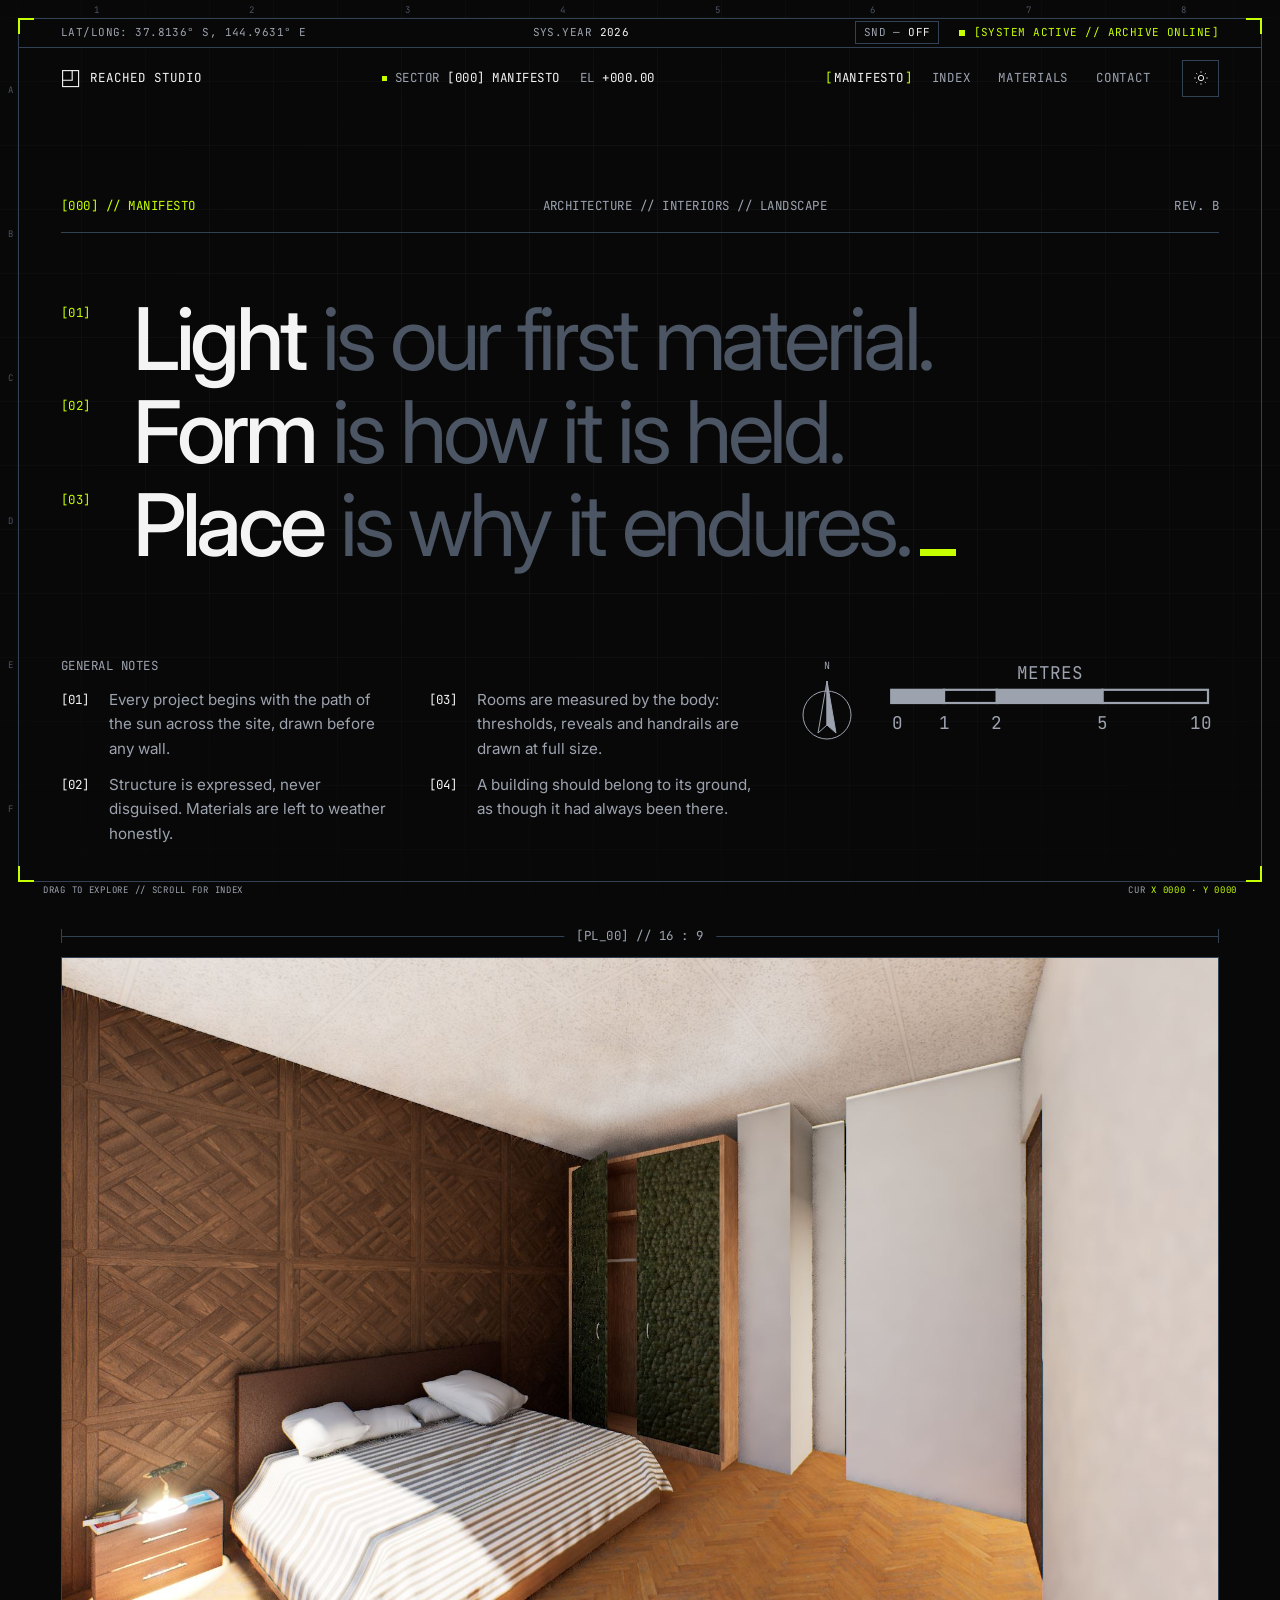
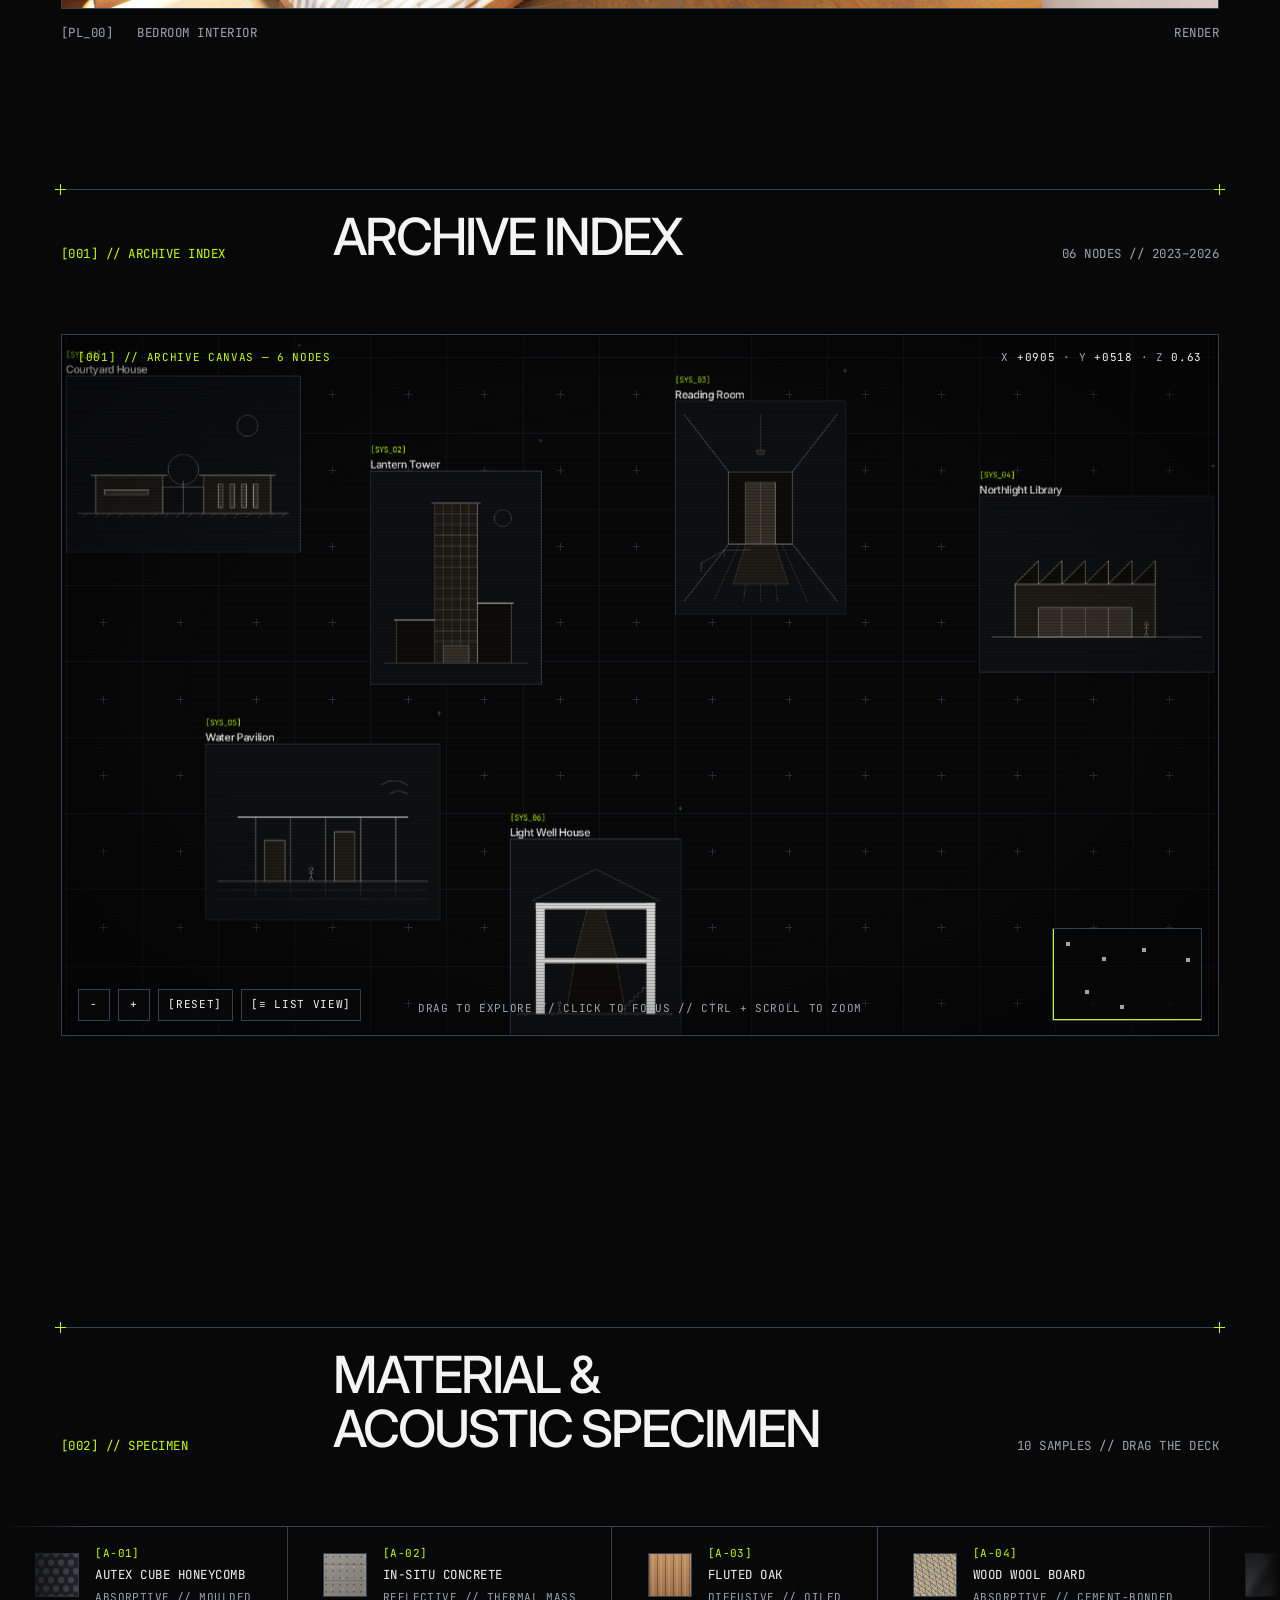
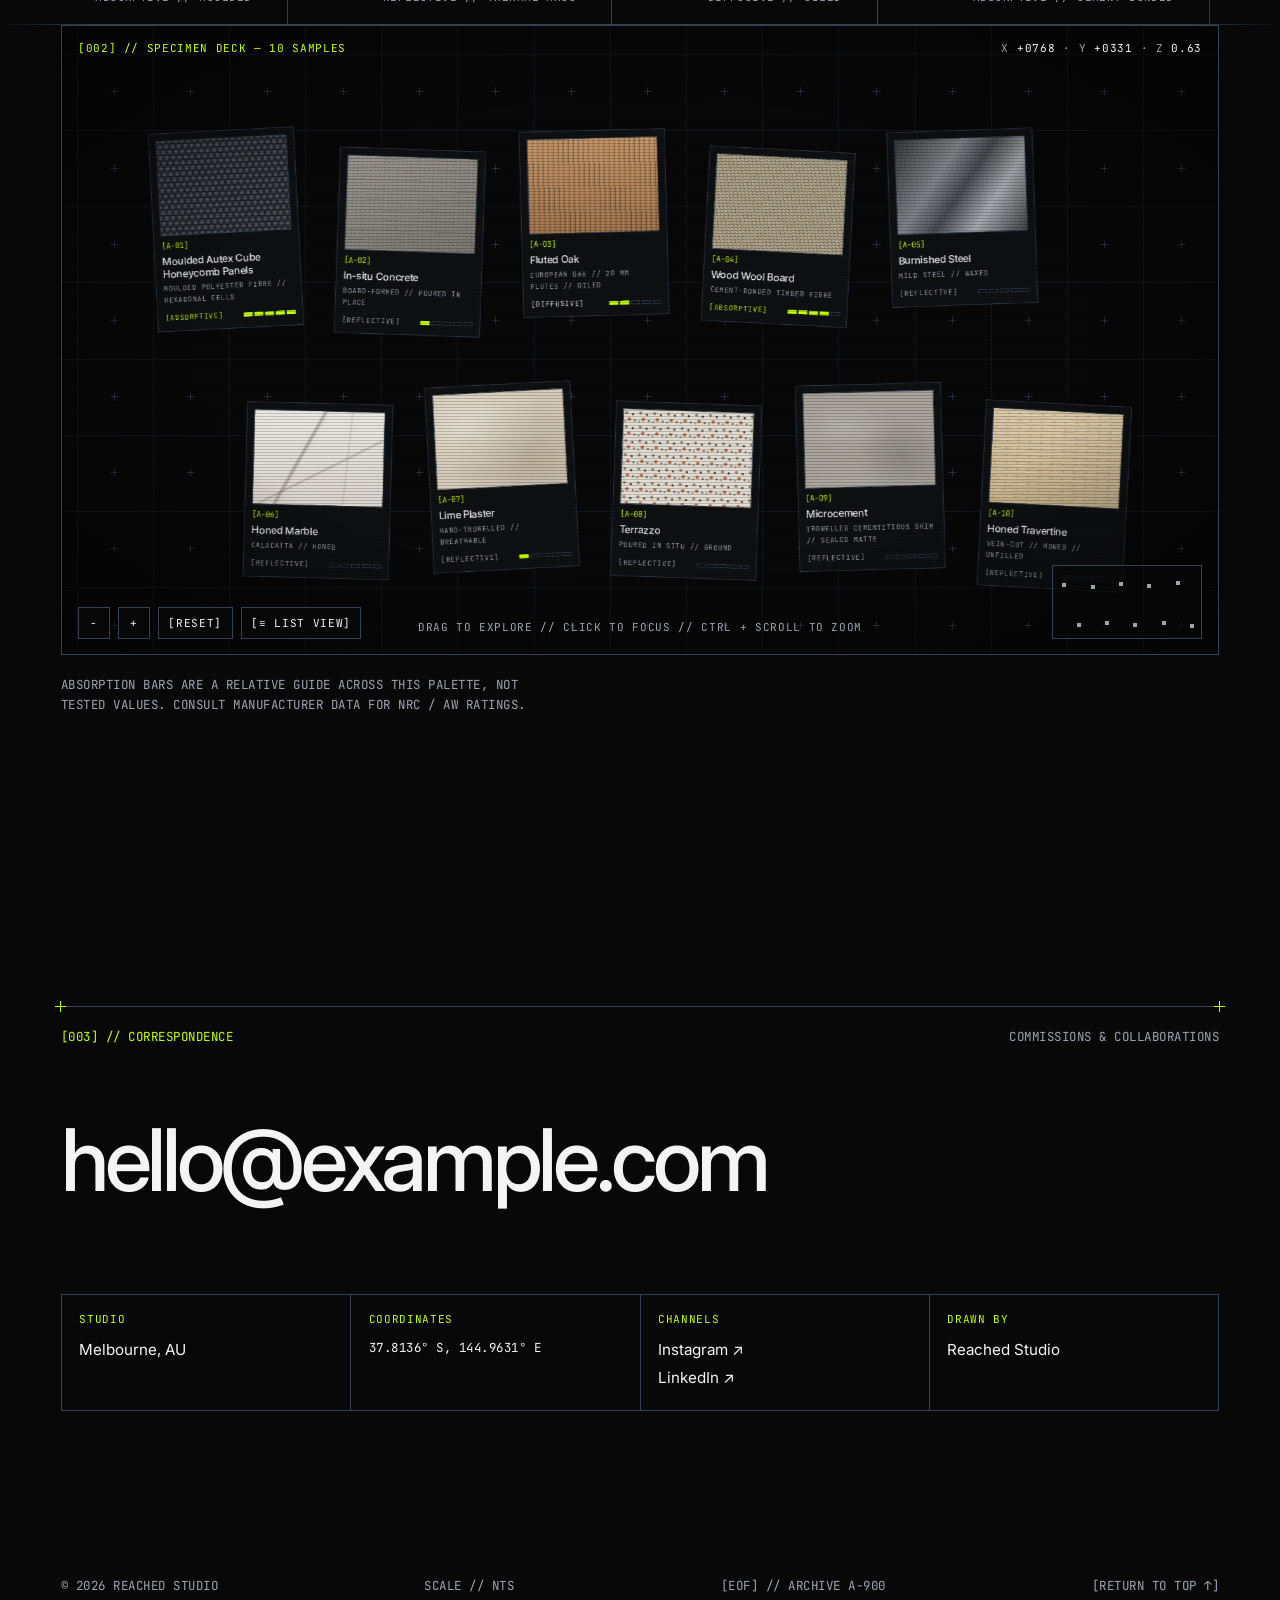
==== commit 59a56012: "Add HUD frame and spatial canvas for archive and specimen deck On desktop, the project list and spec" ====
--- a/index.html
+++ b/index.html
@@ -36,14 +36,17 @@
   <div class="sheet-frame" aria-hidden="true">
     <div class="sheet-zones sheet-zones--top"><span>1</span><span>2</span><span>3</span><span>4</span><span>5</span><span>6</span><span>7</span><span>8</span></div>
     <div class="sheet-zones sheet-zones--left"><span>A</span><span>B</span><span>C</span><span>D</span><span>E</span><span>F</span></div>
+    <span class="hud-corner hud-corner--tl"></span><span class="hud-corner hud-corner--tr"></span><span class="hud-corner hud-corner--bl"></span><span class="hud-corner hud-corner--br"></span>
+    <div class="hud-bottom"><span>DRAG TO EXPLORE // SCROLL FOR INDEX</span><span>CUR <b data-cursor>X 0000 · Y 0000</b></span></div>
   </div>
 
   <header class="site-header">
     <div class="status-bar mono">
       <div class="container">
-        <span class="status-coord">37.8136° S, 144.9631° E</span>
+        <span class="status-coord"><span class="status-prefix">LAT/LONG: </span>37.8136° S, 144.9631° E</span>
         <span class="status-year">SYS.YEAR <b data-year>2026</b></span>
-        <span class="status-label" role="status"><span class="pulse" aria-hidden="true"></span><span class="status-full">[SYSTEM ACTIVE // ARCHIVE ONLINE]</span><span class="status-short">[ARCHIVE ONLINE]</span></span>
+        <span class="status-right"><button class="snd-toggle" type="button" aria-pressed="false" title="Sound (coming soon)">SND — <b>OFF</b></button>
+        <span class="status-label" role="status"><span class="pulse" aria-hidden="true"></span><span class="status-full">[SYSTEM ACTIVE // ARCHIVE ONLINE]</span><span class="status-short">[ARCHIVE ONLINE]</span></span></span>
       </div>
     </div>
     <div class="container">
@@ -150,14 +153,14 @@
       <header class="sheet-head reveal">
         <span class="mono">[001] // Archive Index</span>
         <h2 id="index-title">Archive Index</h2>
-        <span class="mono">06 records // 2023–2026</span>
+        <span class="mono">06 nodes // 2023–2026</span>
       </header>
 
       <div class="spec-cols mono" aria-hidden="true">
         <span>ID</span><span>// Entry</span><span>// Typology</span><span>// Location</span><span>// Year</span><span></span>
       </div>
 
-      <ol class="spec-list">
+      <ol class="spec-list" data-spatial="archive" data-spatial-label="[001] // Archive canvas">
         <li class="reveal">
           <a class="spec-row" href="project.html">
             <span class="spec-num">[SYS_01]</span>
@@ -236,7 +239,7 @@
         <header class="sheet-head reveal">
           <span class="mono">[002] // Specimen</span>
           <h2 id="materials-title">Material &amp; Acoustic Specimen</h2>
-          <span class="mono">08 samples // hover feed to pause</span>
+          <span class="mono">10 samples // drag the deck</span>
         </header>
       </div>
 
@@ -250,6 +253,8 @@
           <li class="material"><span class="swatch swatch--marble"></span><span class="material-code">[A-06]</span><span class="material-name">Honed Marble</span><span class="material-spec">Reflective // honed</span></li>
           <li class="material"><span class="swatch swatch--plaster"></span><span class="material-code">[A-07]</span><span class="material-name">Lime Plaster</span><span class="material-spec">Reflective // breathable</span></li>
           <li class="material"><span class="swatch swatch--terrazzo"></span><span class="material-code">[A-08]</span><span class="material-name">Terrazzo</span><span class="material-spec">Reflective // ground</span></li>
+          <li class="material"><span class="swatch swatch--microcement"></span><span class="material-code">[A-09]</span><span class="material-name">Microcement</span><span class="material-spec">Reflective // seamless</span></li>
+          <li class="material"><span class="swatch swatch--travertine"></span><span class="material-code">[A-10]</span><span class="material-name">Honed Travertine</span><span class="material-spec">Reflective // honed</span></li>
         </ul>
       </div>
 
@@ -258,7 +263,7 @@
           <span></span><span>ID</span><span>// Material</span><span>// Finish</span><span>// Acoustic</span><span>// Application</span>
         </div>
 
-        <ol class="specimen-list">
+        <ol class="specimen-list" data-spatial="deck" data-spatial-label="[002] // Specimen deck">
           <li class="specimen reveal">
             <span class="swatch swatch--honeycomb" aria-hidden="true"></span>
             <span class="specimen-code">[A-01]</span>
@@ -322,6 +327,22 @@
             <span class="specimen-finish">Poured in situ // ground</span>
             <span class="specimen-acoustic"><span class="tag tag--reflect">[Reflective]</span><span class="meter" data-level="0" role="img" aria-label="Relative absorption 0 of 5"><i></i><i></i><i></i><i></i><i></i></span></span>
             <span class="specimen-use">Floors</span>
+          </li>
+          <li class="specimen reveal">
+            <span class="swatch swatch--microcement" aria-hidden="true"></span>
+            <span class="specimen-code">[A-09]</span>
+            <span class="specimen-name">Microcement</span>
+            <span class="specimen-finish">Trowelled cementitious skim // sealed matte</span>
+            <span class="specimen-acoustic"><span class="tag tag--reflect">[Reflective]</span><span class="meter" data-level="0" role="img" aria-label="Relative absorption 0 of 5"><i></i><i></i><i></i><i></i><i></i></span></span>
+            <span class="specimen-use">Seamless floors // wet areas</span>
+          </li>
+          <li class="specimen reveal">
+            <span class="swatch swatch--travertine" aria-hidden="true"></span>
+            <span class="specimen-code">[A-10]</span>
+            <span class="specimen-name">Honed Travertine</span>
+            <span class="specimen-finish">Vein-cut // honed // unfilled</span>
+            <span class="specimen-acoustic"><span class="tag tag--reflect">[Reflective]</span><span class="meter" data-level="0" role="img" aria-label="Relative absorption 0 of 5"><i></i><i></i><i></i><i></i><i></i></span></span>
+            <span class="specimen-use">Floors // stair treads</span>
           </li>
         </ol>
 
--- a/assets/css/style.css
+++ b/assets/css/style.css
@@ -1682,3 +1682,649 @@
     display: none;
   }
 }
+
+/* ==========================================================================
+   HUD frame + spatial canvas
+   Layered on the archive theme. The canvas is a progressive enhancement:
+   main.js wraps [data-spatial] lists on desktop; everywhere else the list
+   styles above still apply.
+   ========================================================================== */
+
+/* ---------- HUD: status bar controls ---------- */
+
+.status-right {
+  display: inline-flex;
+  align-items: center;
+  gap: 1.25rem;
+}
+
+.snd-toggle {
+  padding: 0.1rem 0.45rem;
+  border: 1px solid var(--line-strong);
+  background: transparent;
+  color: var(--fg-muted);
+  font: inherit;
+  letter-spacing: inherit;
+  text-transform: inherit;
+  cursor: pointer;
+  transition: border-color 0.2s ease, color 0.2s ease;
+}
+
+.snd-toggle b {
+  font-weight: 400;
+  color: var(--fg);
+}
+
+/* Phones: drop the LAT/LONG prefix and tighten spacing so the bar fits */
+@media (max-width: 600px) {
+  .status-prefix {
+    display: none;
+  }
+
+  .status-bar .container {
+    gap: 0.6rem;
+  }
+
+  .status-right {
+    gap: 0.6rem;
+  }
+
+  /* Only the blinking light remains of the status label */
+  .status-label .status-short {
+    display: none;
+  }
+}
+
+.snd-toggle:hover,
+.snd-toggle[aria-pressed="true"] {
+  border-color: var(--accent);
+  color: var(--accent);
+}
+
+.snd-toggle[aria-pressed="true"] b {
+  color: var(--accent);
+}
+
+/* ---------- HUD: frame corners + bottom readout ---------- */
+
+.hud-corner {
+  position: absolute;
+  width: 16px;
+  height: 16px;
+  border: 0 solid var(--accent);
+}
+
+.hud-corner--tl { top: -1px; left: -1px; border-top-width: 2px; border-left-width: 2px; }
+.hud-corner--tr { top: -1px; right: -1px; border-top-width: 2px; border-right-width: 2px; }
+.hud-corner--bl { bottom: -1px; left: -1px; border-bottom-width: 2px; border-left-width: 2px; }
+.hud-corner--br { bottom: -1px; right: -1px; border-bottom-width: 2px; border-right-width: 2px; }
+
+.hud-bottom {
+  display: none;
+}
+
+@media (min-width: 800px) {
+  .hud-bottom {
+    position: absolute;
+    top: 100%;
+    left: 1.5rem;
+    right: 1.5rem;
+    height: var(--frame);
+    display: flex;
+    align-items: center;
+    justify-content: space-between;
+    font-family: var(--font-mono);
+    font-size: 9px;
+    letter-spacing: 0.08em;
+    color: var(--fg-muted);
+  }
+
+  .hud-bottom b {
+    font-weight: 400;
+    color: var(--accent);
+    font-variant-numeric: tabular-nums;
+  }
+}
+
+/* ---------- Extra swatches ---------- */
+
+.swatch--microcement {
+  background:
+    radial-gradient(ellipse 60% 40% at 30% 35%, rgba(255, 255, 255, 0.16), transparent 70%),
+    radial-gradient(ellipse 50% 60% at 75% 70%, rgba(0, 0, 0, 0.14), transparent 70%),
+    radial-gradient(ellipse 80% 30% at 50% 90%, rgba(255, 255, 255, 0.08), transparent 70%),
+    #a8a49c;
+}
+
+.swatch--travertine {
+  background:
+    repeating-linear-gradient(0deg, transparent 0 5px, rgba(140, 115, 80, 0.25) 5px 6px, transparent 6px 9px, rgba(255, 255, 255, 0.2) 9px 10px),
+    radial-gradient(ellipse at 30% 60%, rgba(120, 95, 60, 0.25) 0 2px, transparent 3px) 0 0 / 18px 11px,
+    linear-gradient(180deg, #dccbaa, #c8b48e);
+}
+
+/* ---------- Spatial canvas ---------- */
+
+.spatial {
+  position: relative;
+}
+
+.spatial-viewport {
+  position: relative;
+  height: min(78vh, 820px);
+  min-height: 520px;
+  overflow: hidden;
+  border: 1px solid var(--line-strong);
+  background: var(--bg);
+  cursor: grab;
+  touch-action: pan-y;
+  perspective: 1600px;
+  outline-offset: -2px;
+  user-select: none;
+  -webkit-user-select: none;
+}
+
+.spatial-viewport.is-dragging {
+  cursor: grabbing;
+}
+
+.spatial--deck .spatial-viewport {
+  height: min(70vh, 700px);
+}
+
+/* Infinite grid: a tile with lines and a "+" at its centre, tinted by
+   the theme and moved with the camera. */
+.spatial-grid {
+  position: absolute;
+  inset: 0;
+  pointer-events: none;
+  background-color: var(--line-strong);
+  -webkit-mask-image: url("data:image/svg+xml,%3Csvg xmlns='http://www.w3.org/2000/svg' width='120' height='120'%3E%3Cpath d='M0 .5H120M.5 0V120' stroke='%23000' stroke-opacity='.4'/%3E%3Cpath d='M60 54v12M54 60h12' stroke='%23000'/%3E%3C/svg%3E");
+  mask-image: url("data:image/svg+xml,%3Csvg xmlns='http://www.w3.org/2000/svg' width='120' height='120'%3E%3Cpath d='M0 .5H120M.5 0V120' stroke='%23000' stroke-opacity='.4'/%3E%3Cpath d='M60 54v12M54 60h12' stroke='%23000'/%3E%3C/svg%3E");
+  -webkit-mask-size: var(--grid-size, 120px) var(--grid-size, 120px);
+  mask-size: var(--grid-size, 120px) var(--grid-size, 120px);
+  -webkit-mask-position: var(--grid-x, 0) var(--grid-y, 0);
+  mask-position: var(--grid-x, 0) var(--grid-y, 0);
+}
+
+/* CRT scanlines + vignette over the whole viewport */
+.spatial-viewport::after {
+  content: "";
+  position: absolute;
+  inset: 0;
+  z-index: 3;
+  pointer-events: none;
+  background:
+    repeating-linear-gradient(0deg, rgba(0, 0, 0, 0.18) 0 1px, transparent 1px 3px),
+    radial-gradient(ellipse at center, transparent 55%, rgba(0, 0, 0, 0.45) 100%);
+}
+
+:root[data-theme="light"] .spatial-viewport::after {
+  background: repeating-linear-gradient(0deg, rgba(0, 0, 0, 0.04) 0 1px, transparent 1px 3px);
+}
+
+.spatial-stage {
+  position: absolute;
+  inset: 0;
+  transform-style: preserve-3d;
+  transform-origin: 50% 50%;
+}
+
+.spatial-world {
+  position: absolute;
+  top: 0;
+  left: 0;
+  transform-origin: 0 0;
+  will-change: transform;
+}
+
+.spatial.is-canvas .spatial-world > ol {
+  position: relative;
+  width: var(--world-w);
+  height: var(--world-h);
+  border: 0;
+}
+
+.spatial.is-canvas .spatial-world > ol > li {
+  position: absolute;
+  left: var(--x);
+  top: var(--y);
+  width: var(--w);
+}
+
+/* HUD overlays inside the canvas */
+.spatial-hud {
+  position: absolute;
+  z-index: 4;
+  display: flex;
+  align-items: center;
+  gap: 0.5rem;
+  font-family: var(--font-mono);
+  font-size: var(--step--2);
+  letter-spacing: 0.06em;
+  text-transform: uppercase;
+  color: var(--fg-muted);
+  pointer-events: none;
+}
+
+.spatial-hud > * {
+  pointer-events: auto;
+}
+
+.spatial-hud--tl { top: 0.9rem; left: 1rem; color: var(--accent); }
+.spatial-hud--tr { top: 0.9rem; right: 1rem; font-variant-numeric: tabular-nums; }
+.spatial-hud--bl { bottom: 0.9rem; left: 1rem; }
+.spatial-hud--bc { bottom: 1.1rem; left: 50%; transform: translateX(-50%); white-space: nowrap; }
+
+.spatial-hud b {
+  font-weight: 400;
+  color: var(--fg);
+}
+
+@media (max-width: 1100px) {
+  .spatial-hud--bc {
+    display: none;
+  }
+}
+
+.spatial-btn {
+  min-width: 2rem;
+  height: 2rem;
+  padding: 0 0.6rem;
+  border: 1px solid var(--line-strong);
+  background: var(--bg);
+  color: var(--fg);
+  font: inherit;
+  letter-spacing: inherit;
+  text-transform: inherit;
+  cursor: pointer;
+  transition: border-color 0.2s ease, color 0.2s ease;
+}
+
+.spatial-btn:hover {
+  border-color: var(--accent);
+  color: var(--accent);
+}
+
+/* List-view toggle shown above a list that has been switched back */
+.spatial.is-list .spatial-viewport {
+  height: auto;
+  min-height: 0;
+  overflow: visible;
+  border: 0;
+  background: none;
+  cursor: auto;
+  perspective: none;
+  user-select: auto;
+  -webkit-user-select: auto;
+}
+
+.spatial.is-list :is(.spatial-grid, .spatial-map, .spatial-card, .spatial-hud--tr, .spatial-hud--bc),
+.spatial.is-list .spatial-viewport::after {
+  display: none;
+}
+
+.spatial.is-list :is(.spatial-stage, .spatial-world) {
+  position: static;
+  transform: none !important;
+}
+
+.spatial.is-list .spatial-hud--tl,
+.spatial.is-list .spatial-hud--bl {
+  position: static;
+  margin-bottom: 1rem;
+}
+
+.spatial.is-list .spatial-btn--nav,
+.spatial.is-list .spatial-hud--tl {
+  display: none;
+}
+
+.spatial.no-canvas .spatial-hud {
+  display: none;
+}
+
+/* Minimap */
+.spatial-map {
+  position: absolute;
+  z-index: 4;
+  right: 1rem;
+  bottom: 0.9rem;
+  width: 150px;
+  border: 1px solid var(--line-strong);
+  background: rgba(8, 8, 8, 0.7);
+  cursor: crosshair;
+  overflow: hidden;
+}
+
+:root[data-theme="light"] .spatial-map {
+  background: rgba(243, 243, 241, 0.8);
+}
+
+.spatial-map i {
+  position: absolute;
+  width: 4px;
+  height: 4px;
+  margin: -2px 0 0 -2px;
+  background: var(--fg-muted);
+}
+
+.spatial-map i.is-focused {
+  background: var(--accent);
+}
+
+.spatial-map b {
+  position: absolute;
+  border: 1px solid var(--accent);
+  pointer-events: none;
+}
+
+/* Focus card */
+.spatial-card {
+  position: absolute;
+  z-index: 5;
+  top: 3rem;
+  right: 1rem;
+  width: min(340px, 42%);
+  max-height: calc(100% - 7.5rem);
+  overflow: auto;
+  border: 1px solid var(--accent);
+  background: var(--bg);
+  opacity: 0;
+  visibility: hidden;
+  transform: translateX(12px);
+  transition: opacity 0.25s ease, transform 0.4s var(--ease), visibility 0s linear 0.4s;
+  cursor: default;
+  user-select: text;
+  -webkit-user-select: text;
+}
+
+.spatial-card.is-open {
+  opacity: 1;
+  visibility: visible;
+  transform: none;
+  transition-delay: 0s;
+}
+
+.spatial-card.is-swapping .spatial-card-body {
+  animation: card-glitch 0.32s steps(4) 1;
+}
+
+@keyframes card-glitch {
+  0% { clip-path: inset(0 0 85% 0); transform: translateX(-4px); }
+  25% { clip-path: inset(40% 0 30% 0); transform: translateX(3px); }
+  50% { clip-path: inset(10% 0 55% 0); transform: translateX(-2px); }
+  100% { clip-path: inset(0 0 0 0); transform: none; }
+}
+
+.spatial-card-head {
+  display: flex;
+  justify-content: space-between;
+  align-items: center;
+  gap: 1rem;
+  padding: 0.45rem 0.6rem;
+  background: var(--accent);
+  color: var(--accent-ink);
+  font-family: var(--font-mono);
+  font-size: var(--step--2);
+  letter-spacing: 0.06em;
+  text-transform: uppercase;
+}
+
+.spatial-card-head button {
+  padding: 0 0.2rem;
+  border: 0;
+  background: none;
+  color: inherit;
+  font: inherit;
+  cursor: pointer;
+}
+
+.spatial-card-media {
+  position: relative;
+  border-bottom: 1px solid var(--line-strong);
+  background: var(--bg-elev);
+}
+
+.spatial-card-media img {
+  width: 100%;
+  height: auto;
+}
+
+.spatial-card-media .swatch {
+  width: 100%;
+  height: 170px;
+  border: 0;
+}
+
+.spatial-card-body {
+  padding: 0.9rem 0.9rem 1rem;
+}
+
+.spatial-card-title {
+  font-family: var(--font-sans);
+  font-size: var(--step-2);
+  font-weight: 500;
+  letter-spacing: -0.035em;
+  line-height: 1.05;
+  text-transform: none;
+}
+
+.spatial-card-meta {
+  display: grid;
+  grid-template-columns: auto 1fr;
+  gap: 0.35rem 1rem;
+  margin-top: 0.9rem;
+  font-family: var(--font-mono);
+  font-size: var(--step--2);
+  letter-spacing: 0.04em;
+  text-transform: uppercase;
+}
+
+.spatial-card-meta dt {
+  color: var(--fg-muted);
+}
+
+.spatial-card-meta dd {
+  display: flex;
+  align-items: center;
+  gap: 0.6rem;
+  flex-wrap: wrap;
+}
+
+.spatial-card-cta {
+  display: block;
+  margin-top: 1rem;
+  padding: 0.6rem 0.75rem;
+  border: 1px solid var(--line-strong);
+  font-family: var(--font-mono);
+  font-size: var(--step--1);
+  letter-spacing: 0.06em;
+  text-transform: uppercase;
+  transition: border-color 0.2s ease, background-color 0.2s ease, color 0.2s ease;
+}
+
+.spatial-card-cta:hover {
+  background: var(--accent);
+  border-color: var(--accent);
+  color: var(--accent-ink);
+}
+
+/* ---------- Archive nodes (projects on the canvas) ---------- */
+
+.spec-cols.is-hidden,
+.specimen-cols.is-hidden {
+  display: none;
+}
+
+.spatial.is-canvas .spec-list {
+  font-family: var(--font-sans);
+  text-transform: none;
+  letter-spacing: normal;
+}
+
+.spatial.is-canvas .spec-row {
+  display: block;
+  margin: 0;
+  padding: 0;
+  border: 0;
+  color: var(--fg);
+}
+
+.spatial.is-canvas .spec-row::before {
+  content: none;
+}
+
+.spatial.is-canvas .spec-thumb {
+  display: block;
+  aspect-ratio: auto;
+  border: 1px solid var(--line-strong);
+  transition: border-color 0.2s ease, box-shadow 0.4s var(--ease);
+}
+
+.spatial.is-canvas .spec-thumb img {
+  height: auto;
+  pointer-events: none;
+  -webkit-user-drag: none;
+}
+
+.spatial.is-canvas .spec-num {
+  position: absolute;
+  top: -1.4rem;
+  left: 0;
+  font-family: var(--font-mono);
+  color: var(--accent);
+}
+
+.spatial.is-canvas .spec-name {
+  display: block;
+  margin-top: 0.6rem;
+  font-size: 1.05rem;
+  font-weight: 500;
+  letter-spacing: -0.02em;
+}
+
+.spatial.is-canvas .spec-name::before {
+  content: none;
+}
+
+.spatial.is-canvas :is(.spec-typ, .spec-loc, .spec-year, .spec-arrow) {
+  display: none;
+}
+
+/* Crosshair registration mark on each node */
+.spatial.is-canvas .spec-list > li::after {
+  content: "+";
+  position: absolute;
+  top: -1.55rem;
+  right: -0.2rem;
+  font-family: var(--font-mono);
+  font-size: 0.9rem;
+  line-height: 1;
+  color: var(--fg-faint);
+}
+
+.spatial.is-canvas .spec-row:hover,
+.spatial.is-canvas .spec-row:focus-visible,
+.spatial.is-canvas .spec-row:hover .spec-name,
+.spatial.is-canvas .spec-row:focus-visible .spec-name {
+  color: var(--fg);
+}
+
+.spatial.is-canvas .spec-row:hover .spec-num,
+.spatial.is-canvas .spec-row:focus-visible .spec-num {
+  color: var(--accent);
+}
+
+/* Retro-digital RGB split on the active title */
+.spatial.is-canvas .spec-row:hover .spec-name,
+.spatial.is-canvas .is-focused .spec-name {
+  text-shadow: 1.5px 0 rgba(255, 0, 80, 0.55), -1.5px 0 rgba(0, 220, 255, 0.55);
+}
+
+.spatial.is-canvas .spec-row:hover .spec-thumb,
+.spatial.is-canvas .spec-row:focus-visible .spec-thumb,
+.spatial.is-canvas .is-focused .spec-thumb {
+  border-color: var(--accent);
+  box-shadow: 0 0 0 1px var(--accent), 0 24px 60px rgba(0, 0, 0, 0.55);
+}
+
+/* Dim the others while one node is hovered or focused */
+.spatial.is-canvas .spec-list:hover .spec-row,
+.spatial.is-canvas.has-focus .spec-row {
+  opacity: 0.4;
+}
+
+.spatial.is-canvas .spec-list .spec-row:hover,
+.spatial.is-canvas .spec-list .is-focused .spec-row {
+  opacity: 1;
+}
+
+/* ---------- Specimen deck ---------- */
+
+.spatial.is-canvas .specimen {
+  display: grid;
+  grid-template-columns: 1fr;
+  gap: 0.35rem;
+  margin: 0;
+  padding: 0.7rem;
+  border: 1px solid var(--line-strong);
+  background: var(--bg-elev);
+  rotate: var(--rot, 0deg);
+  transition: rotate 0.45s var(--ease), translate 0.45s var(--ease), scale 0.45s var(--ease),
+    border-color 0.2s ease, box-shadow 0.45s var(--ease), opacity 0.9s var(--ease);
+  cursor: pointer;
+}
+
+.spatial.is-canvas .specimen .swatch {
+  grid-row: auto;
+  width: 100%;
+  height: 150px;
+}
+
+.spatial.is-canvas .specimen > :not(.swatch) {
+  grid-column: auto;
+}
+
+.spatial.is-canvas .specimen-name {
+  font-size: 1rem;
+}
+
+.spatial.is-canvas .specimen-acoustic {
+  grid-template-columns: auto auto;
+  justify-content: space-between;
+  align-items: center;
+  margin-top: 0.3rem;
+}
+
+.spatial.is-canvas .specimen-use {
+  display: none;
+}
+
+.spatial.is-canvas .specimen:hover,
+.spatial.is-canvas .specimen.is-focused,
+.spatial.is-canvas .specimen:focus-visible {
+  rotate: 0deg;
+  translate: 0 -10px;
+  scale: 1.04;
+  z-index: 2;
+  border-color: var(--accent);
+  box-shadow: 0 30px 60px rgba(0, 0, 0, 0.55);
+  outline: none;
+}
+
+.spatial.is-canvas .specimen-list:hover .specimen,
+.spatial.is-canvas.has-focus .specimen {
+  opacity: 0.55;
+}
+
+.spatial.is-canvas .specimen-list .specimen:hover,
+.spatial.is-canvas .specimen-list .specimen.is-focused {
+  opacity: 1;
+}
+
+@media (prefers-reduced-motion: reduce) {
+  .spatial-card.is-swapping .spatial-card-body {
+    animation: none;
+  }
+}
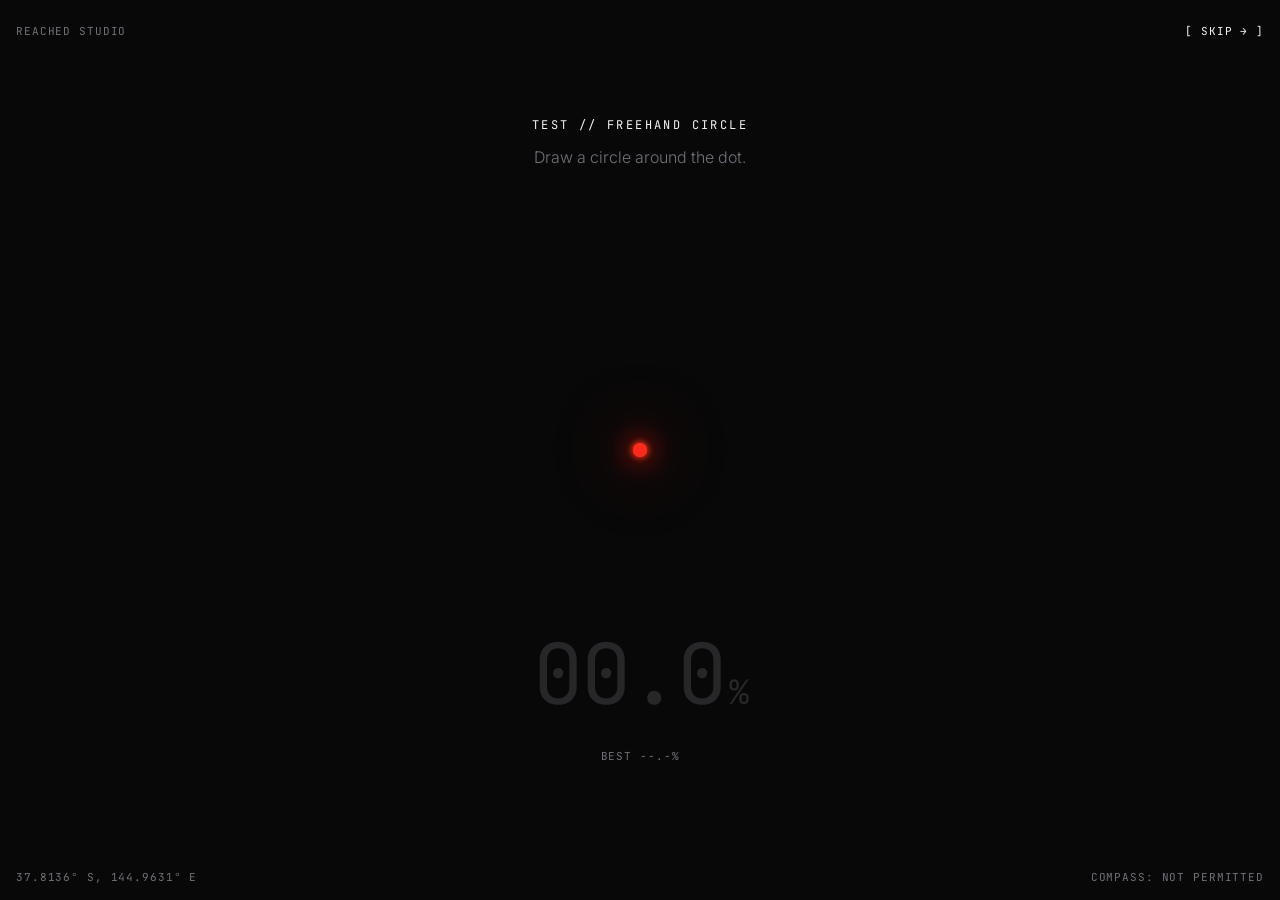
==== commit 2b336e24: "Add freehand circle test as the landing page The old home page moves to home.html and site links poi" ====
--- a/index.html
+++ b/index.html
@@ -3,397 +3,772 @@
 <head>
   <meta charset="utf-8" />
   <meta name="viewport" content="width=device-width, initial-scale=1" />
-  <title>Reached Studio — On light, form &amp; place</title>
-  <meta name="description" content="Reached Studio is an architecture practice working with light, form and place. An index of works, materials and correspondence." />
-  <meta name="theme-color" content="#0d0d0d" />
-  <meta property="og:title" content="Reached Studio — On light, form &amp; place" />
-  <meta property="og:description" content="An architecture practice working with light, form and place." />
-  <meta property="og:type" content="website" />
+  <title>Reached Studio</title>
+  <meta name="description" content="Freehand circle test. Draw a circle around the dot to enter Reached Studio." />
+  <meta name="theme-color" content="#080808" />
   <link rel="icon" href="assets/favicon.svg" type="image/svg+xml" />
-
-  <!-- Apply saved theme before paint to avoid a flash -->
+  <link rel="preconnect" href="https://fonts.googleapis.com" />
+  <link rel="preconnect" href="https://fonts.gstatic.com" crossorigin />
+  <link rel="stylesheet" href="https://fonts.googleapis.com/css2?family=Inter:wght@300;400&family=JetBrains+Mono:wght@400&display=swap" />
+  <style>
+    :root {
+      --bg: #080808;
+      --fg: #f4f4f5;
+      --muted: #71717a;
+      --line: #27272a;
+      --red: #ff2a1a;
+      --mono: "JetBrains Mono", ui-monospace, monospace;
+      --sans: "Inter", system-ui, sans-serif;
+    }
+
+    * { box-sizing: border-box; }
+
+    html, body {
+      margin: 0;
+      height: 100%;
+      background: var(--bg);
+      color: var(--fg);
+      overflow: hidden;
+      font-family: var(--mono);
+      -webkit-font-smoothing: antialiased;
+    }
+
+    body {
+      touch-action: none;
+      user-select: none;
+      -webkit-user-select: none;
+    }
+
+    @media (hover: hover) and (pointer: fine) {
+      body, a, button { cursor: none; }
+    }
+
+    canvas {
+      position: fixed;
+      inset: 0;
+      width: 100%;
+      height: 100%;
+    }
+
+    .sr-only {
+      position: absolute;
+      width: 1px;
+      height: 1px;
+      overflow: hidden;
+      clip: rect(0 0 0 0);
+      white-space: nowrap;
+    }
+
+    /* HUD */
+    .hud {
+      position: fixed;
+      left: 16px;
+      right: 16px;
+      display: flex;
+      justify-content: space-between;
+      align-items: center;
+      font-size: 11px;
+      letter-spacing: .08em;
+      color: var(--muted);
+      pointer-events: none;
+      transition: opacity .4s ease;
+    }
+
+    .hud--top { top: 16px; }
+    .hud--bottom { bottom: 16px; }
+
+    .skip {
+      pointer-events: auto;
+      color: var(--fg);
+      text-decoration: none;
+      padding: 8px 0 8px 8px;
+    }
+
+    .skip:hover { color: var(--red); }
+
+    a:focus-visible, button:focus-visible {
+      outline: 1px solid var(--red);
+      outline-offset: 3px;
+    }
+
+    /* Title */
+    .title {
+      position: fixed;
+      top: 13vh;
+      left: 16px;
+      right: 16px;
+      text-align: center;
+      pointer-events: none;
+      transition: opacity .4s ease;
+    }
+
+    .title h1 {
+      margin: 0;
+      font-size: 12px;
+      font-weight: 400;
+      letter-spacing: .2em;
+    }
+
+    .title p {
+      margin: .9em 0 0;
+      font-family: var(--sans);
+      font-weight: 300;
+      font-size: 16px;
+      color: var(--muted);
+    }
+
+    .title .hint {
+      font-family: var(--mono);
+      font-size: 11px;
+      letter-spacing: .14em;
+      color: var(--red);
+      opacity: 0;
+      transition: opacity .6s ease;
+    }
+
+    .show-hint .title .hint { animation: blink 1.6s ease-in-out infinite; }
+
+    @keyframes blink {
+      0%, 100% { opacity: 0; }
+      50% { opacity: 1; }
+    }
+
+    /* Target dot */
+    .target {
+      position: fixed;
+      top: 50%;
+      left: 50%;
+      width: 14px;
+      height: 14px;
+      margin: -7px 0 0 -7px;
+      border-radius: 50%;
+      background: var(--red);
+      box-shadow:
+        0 0 6px 1px rgba(255, 60, 30, .9),
+        0 0 24px 6px rgba(255, 30, 10, .45),
+        0 0 70px 20px rgba(200, 0, 0, .18);
+      pointer-events: none;
+      animation: fade-in 1.2s ease both;
+    }
+
+    .target::after {
+      content: "";
+      position: absolute;
+      inset: 0;
+      border-radius: inherit;
+      background: inherit;
+      animation: pulse 2.4s ease-in-out infinite;
+    }
+
+    @keyframes pulse {
+      0%, 100% { transform: scale(1); opacity: .6; }
+      50% { transform: scale(1.8); opacity: 0; }
+    }
+
+    @keyframes fade-in {
+      from { opacity: 0; }
+    }
+
+    /* Pen: the dot that follows the pointer */
+    .pen {
+      position: fixed;
+      top: 0;
+      left: 0;
+      width: 8px;
+      height: 8px;
+      margin: -4px 0 0 -4px;
+      border-radius: 50%;
+      background: var(--red);
+      box-shadow: 0 0 10px 2px rgba(255, 40, 20, .7);
+      pointer-events: none;
+      opacity: 0;
+      transition: opacity .3s ease;
+      will-change: transform;
+      z-index: 10;
+    }
+
+    .pen.is-on { opacity: 1; }
+
+    /* Readout */
+    .readout {
+      position: fixed;
+      bottom: 9vh;
+      left: 16px;
+      right: 16px;
+      text-align: center;
+      pointer-events: none;
+      transition: opacity .4s ease;
+    }
+
+    .score {
+      font-size: clamp(44px, 8vw, 84px);
+      line-height: 1;
+      font-variant-numeric: tabular-nums;
+      letter-spacing: -.02em;
+      color: var(--line);
+      transition: color .3s ease;
+    }
+
+    .score small {
+      font-size: .4em;
+      margin-left: .1em;
+    }
+
+    .is-drawing .score,
+    .is-done .score { color: var(--fg); }
+
+    .verdict {
+      min-height: 1.4em;
+      margin: .9em 0 0;
+      font-size: 12px;
+      letter-spacing: .12em;
+    }
+
+    .verdict.is-error { color: var(--red); }
+
+    .best {
+      margin: .5em 0 0;
+      font-size: 11px;
+      letter-spacing: .08em;
+      color: var(--muted);
+    }
+
+    .best .new { color: var(--red); }
+
+    .actions {
+      display: flex;
+      flex-wrap: wrap;
+      justify-content: center;
+      gap: 8px;
+      margin-top: 18px;
+      opacity: 0;
+      visibility: hidden;
+      transition: opacity .4s ease, visibility .4s;
+    }
+
+    .is-done .actions {
+      opacity: 1;
+      visibility: visible;
+      pointer-events: auto;
+    }
+
+    .actions button {
+      font: inherit;
+      font-size: 12px;
+      letter-spacing: .1em;
+      color: var(--fg);
+      background: none;
+      border: 1px solid var(--line);
+      padding: 10px 14px;
+      transition: border-color .2s ease, color .2s ease;
+    }
+
+    .actions button:hover { border-color: var(--red); color: var(--red); }
+    .actions .primary { border-color: var(--red); }
+
+    /* Leaving: everything but the ring fades */
+    .is-leaving .hud,
+    .is-leaving .title,
+    .is-leaving .readout,
+    .is-leaving .target,
+    .is-leaving .pen { opacity: 0; transition: opacity .3s ease; }
+
+    @media (prefers-reduced-motion: reduce) {
+      .target, .target::after, .show-hint .title .hint { animation: none; }
+      .show-hint .title .hint { opacity: 1; }
+    }
+  </style>
+</head>
+<body>
+  <canvas aria-hidden="true"></canvas>
+
+  <header class="hud hud--top">
+    <span>REACHED STUDIO</span>
+    <a class="skip" href="home.html">[ SKIP → ]</a>
+  </header>
+
+  <div class="title">
+    <h1>TEST // FREEHAND CIRCLE</h1>
+    <p>Draw a circle around the dot.</p>
+    <p class="hint">PRESS AND DRAG</p>
+  </div>
+
+  <div class="target" aria-hidden="true"></div>
+
+  <div class="readout">
+    <div class="score" aria-hidden="true"><span data-score>00.0</span><small>%</small></div>
+    <p class="verdict" data-verdict role="status"></p>
+    <p class="best">BEST <span data-best>--.-</span>%</p>
+    <div class="actions">
+      <button type="button" data-retry>[ TRY AGAIN ]</button>
+      <button type="button" data-share>[ SHARE ]</button>
+      <button type="button" class="primary" data-enter>[ ENTER → ]</button>
+    </div>
+  </div>
+
+  <footer class="hud hud--bottom">
+    <span>37.8136° S, 144.9631° E</span>
+    <span>COMPASS: NOT PERMITTED</span>
+  </footer>
+
+  <div class="pen" aria-hidden="true"></div>
+
   <script>
     (function () {
-      var d = document.documentElement;
-      d.classList.add("js");
-      try {
-        var t = localStorage.getItem("theme");
-        if (t === "light" || t === "dark") d.setAttribute("data-theme", t);
-      } catch (e) {}
+      var body = document.body;
+      var canvas = document.querySelector("canvas");
+      var ctx = canvas.getContext("2d");
+      var pen = document.querySelector(".pen");
+      var scoreEl = document.querySelector("[data-score]");
+      var verdictEl = document.querySelector("[data-verdict]");
+      var bestEl = document.querySelector("[data-best]");
+      var shareBtn = document.querySelector("[data-share]");
+      var reduce = window.matchMedia("(prefers-reduced-motion: reduce)").matches;
+
+      var RED = "#ff2a1a";
+      var BEST_KEY = "circle-best";
+      var SITE = "home.html";
+
+      var W = 0, H = 0;
+      var state = "idle"; // idle | drawing | done | leaving
+      var points = [];
+      var scene = { trail: [], trailAlpha: 1, ring: null };
+      var lastFit = null;
+      var lastScore = 0;
+      var dirty = true;
+      var tweens = [];
+      var penPos = { x: -50, y: -50 };
+      var penTarget = { x: -50, y: -50 };
+
+      /* ---------- Geometry ---------- */
+
+      function dist(a, b) {
+        return Math.hypot(a.x - b.x, a.y - b.y);
+      }
+
+      function centre() {
+        return { x: W / 2, y: H / 2 };
+      }
+
+      // Evenly spaced points along the stroke, so slow and fast parts count equally.
+      function resample(pts, n) {
+        var total = 0;
+        for (var i = 1; i < pts.length; i++) total += dist(pts[i - 1], pts[i]);
+        if (!total) return null;
+
+        var step = total / (n - 1);
+        var out = [pts[0]];
+        var prev = pts[0];
+        var acc = 0;
+
+        for (var j = 1; j < pts.length; j++) {
+          var p = pts[j];
+          var d = dist(prev, p);
+          while (d > 0 && acc + d >= step && out.length < n) {
+            var t = (step - acc) / d;
+            var q = { x: prev.x + (p.x - prev.x) * t, y: prev.y + (p.y - prev.y) * t };
+            out.push(q);
+            prev = q;
+            d = dist(prev, p);
+            acc = 0;
+          }
+          acc += d;
+          prev = p;
+        }
+        while (out.length < n) out.push(pts[pts.length - 1]);
+        return out;
+      }
+
+      // Least-squares circle fit. Works on partial arcs, so the live score is fair.
+      function fitCircle(pts) {
+        var n = pts.length, mx = 0, my = 0;
+        pts.forEach(function (p) { mx += p.x; my += p.y; });
+        mx /= n;
+        my /= n;
+
+        var suu = 0, svv = 0, suv = 0, suuu = 0, svvv = 0, suvv = 0, svuu = 0;
+        pts.forEach(function (p) {
+          var u = p.x - mx, v = p.y - my;
+          suu += u * u; svv += v * v; suv += u * v;
+          suuu += u * u * u; svvv += v * v * v;
+          suvv += u * v * v; svuu += v * u * u;
+        });
+
+        var det = suu * svv - suv * suv;
+        if (Math.abs(det) < 1e-6) return null;
+
+        var a = (suuu + suvv) / 2, b = (svvv + svuu) / 2;
+        var uc = (a * svv - b * suv) / det;
+        var vc = (b * suu - a * suv) / det;
+        return {
+          x: uc + mx,
+          y: vc + my,
+          r: Math.sqrt(uc * uc + vc * vc + (suu + svv) / n)
+        };
+      }
+
+      // RMS distance from the fitted circle, as a fraction of its radius.
+      function wobble(pts, fit) {
+        var s = 0;
+        pts.forEach(function (p) {
+          var e = (dist(p, fit) - fit.r) / fit.r;
+          s += e * e;
+        });
+        return Math.sqrt(s / pts.length);
+      }
+
+      // How far the stroke turns around point c, cut off after one full loop.
+      function loopAround(pts, c) {
+        var total = 0;
+        for (var i = 1; i < pts.length; i++) {
+          var a1 = Math.atan2(pts[i - 1].y - c.y, pts[i - 1].x - c.x);
+          var a2 = Math.atan2(pts[i].y - c.y, pts[i].x - c.x);
+          var d = a2 - a1;
+          if (d > Math.PI) d -= 2 * Math.PI;
+          if (d < -Math.PI) d += 2 * Math.PI;
+          total += d;
+          if (Math.abs(total) >= 2 * Math.PI) {
+            return { pts: pts.slice(0, i + 1), sweep: 360 };
+          }
+        }
+        return { pts: pts, sweep: Math.abs(total) * 180 / Math.PI };
+      }
+
+      function roundnessScore(pts, fit) {
+        return Math.max(0, Math.min(99.9, (1 - wobble(pts, fit) * 3) * 100));
+      }
+
+      /* ---------- Rendering ---------- */
+
+      function resize() {
+        var dpr = Math.min(window.devicePixelRatio || 1, 2);
+        W = window.innerWidth;
+        H = window.innerHeight;
+        canvas.width = Math.round(W * dpr);
+        canvas.height = Math.round(H * dpr);
+        ctx.setTransform(dpr, 0, 0, dpr, 0, 0);
+        if (state !== "leaving") reset();
+        dirty = true;
+      }
+
+      function glow(alpha, width) {
+        ctx.globalAlpha = alpha;
+        ctx.strokeStyle = RED;
+        ctx.lineWidth = width;
+        ctx.lineCap = "round";
+        ctx.lineJoin = "round";
+        ctx.shadowColor = RED;
+        ctx.shadowBlur = 18;
+      }
+
+      function render() {
+        ctx.clearRect(0, 0, W, H);
+
+        if (scene.trail.length > 1 && scene.trailAlpha > 0) {
+          glow(scene.trailAlpha, 3);
+          ctx.beginPath();
+          ctx.moveTo(scene.trail[0].x, scene.trail[0].y);
+          for (var i = 1; i < scene.trail.length; i++) ctx.lineTo(scene.trail[i].x, scene.trail[i].y);
+          ctx.stroke();
+        }
+
+        if (scene.ring && scene.ring.alpha > 0) {
+          glow(scene.ring.alpha, scene.ring.width);
+          ctx.beginPath();
+          ctx.arc(scene.ring.x, scene.ring.y, scene.ring.r, 0, Math.PI * 2);
+          ctx.stroke();
+        }
+
+        ctx.globalAlpha = 1;
+      }
+
+      function tween(ms, step, done) {
+        if (reduce || ms <= 0) {
+          step(1);
+          if (done) done();
+          dirty = true;
+          return;
+        }
+        tweens.push({ start: performance.now(), ms: ms, step: step, done: done });
+      }
+
+      function easeOut(t) { return 1 - Math.pow(1 - t, 3); }
+      function easeIn(t) { return t * t * t; }
+
+      /* ---------- Readout ---------- */
+
+      function fmt(n) {
+        return (n < 10 ? "0" : "") + n.toFixed(1);
+      }
+
+      function getBest() {
+        try { return parseFloat(localStorage.getItem(BEST_KEY)) || 0; } catch (e) { return 0; }
+      }
+
+      function setBest(v) {
+        try { localStorage.setItem(BEST_KEY, v.toFixed(1)); } catch (e) {}
+      }
+
+      function showBest(isNew) {
+        var best = getBest();
+        bestEl.innerHTML = best ? fmt(best) + (isNew ? ' <span class="new">// NEW BEST</span>' : "") : "--.-";
+      }
+
+      function verdictFor(score) {
+        if (score >= 95) return "[ PASS // COMPASS NOT REQUIRED ]";
+        if (score >= 85) return "[ PASS // STEADY HAND ]";
+        if (score >= 70) return "[ PASS // NEEDS A TEMPLATE ]";
+        return "[ PASS // THIS IS AN OVAL ]";
+      }
+
+      function say(text, isError) {
+        verdictEl.textContent = text;
+        verdictEl.classList.toggle("is-error", !!isError);
+      }
+
+      /* ---------- Attempt lifecycle ---------- */
+
+      function reset() {
+        state = "idle";
+        points = [];
+        scene.trail = [];
+        scene.trailAlpha = 1;
+        scene.ring = null;
+        lastFit = null;
+        tweens = [];
+        body.classList.remove("is-drawing", "is-done", "is-leaving");
+        scoreEl.textContent = "00.0";
+        shareBtn.textContent = "[ SHARE ]";
+        say("");
+        dirty = true;
+      }
+
+      function liveScore() {
+        if (points.length < 8) return;
+        var rs = resample(points, 64);
+        var fit = rs && fitCircle(rs);
+        var turn = loopAround(points, centre()).sweep;
+        if (!fit || turn < 40) {
+          scoreEl.textContent = "00.0";
+          return;
+        }
+        scoreEl.textContent = fmt(roundnessScore(rs, fit));
+      }
+
+      function fail(message) {
+        state = "idle";
+        body.classList.remove("is-drawing");
+        scoreEl.textContent = "00.0";
+        say(message, true);
+        var from = scene.trailAlpha;
+        tween(600, function (t) { scene.trailAlpha = from * (1 - t); }, function () {
+          if (state === "idle") scene.trail = [];
+        });
+      }
+
+      function evaluate() {
+        var c = centre();
+
+        if (points.length < 12) return fail("PRESS AND DRAG TO DRAW");
+
+        var loop = loopAround(points, c);
+        var rs = resample(loop.pts, 128);
+        var fit = rs && fitCircle(rs);
+        var minR = Math.max(36, Math.min(W, H) * 0.08);
+
+        if (!fit || fit.r < minR) return fail("TOO SMALL // DRAW BIGGER");
+        if (loop.sweep < 300) {
+          if (dist(fit, c) > fit.r) return fail("AROUND THE DOT // NOT BESIDE IT");
+          return fail("CLOSE THE LOOP");
+        }
+
+        // Small penalty for a loop that doesn't meet its start.
+        var gap = Math.min(dist(rs[0], rs[rs.length - 1]) / fit.r, 1);
+        var score = roundnessScore(rs, fit) * (1 - 0.1 * gap);
+
+        state = "done";
+        lastFit = fit;
+        lastScore = score;
+        body.classList.remove("is-drawing");
+        body.classList.add("is-done");
+        scoreEl.textContent = fmt(score);
+        say(verdictFor(score));
+        verdictEl.insertAdjacentHTML("beforeend", '<span class="sr-only"> Score ' + score.toFixed(1) + " percent.</span>");
+
+        var isNew = score > getBest();
+        if (isNew) setBest(score);
+        showBest(isNew);
+
+        lockIn(rs, fit);
+      }
+
+      // Morph the hand-drawn stroke onto its fitted circle, then crossfade to a clean ring.
+      function lockIn(rs, fit) {
+        var from = rs.map(function (p) { return { x: p.x, y: p.y }; });
+        var to = rs.map(function (p) {
+          var a = Math.atan2(p.y - fit.y, p.x - fit.x);
+          return { x: fit.x + fit.r * Math.cos(a), y: fit.y + fit.r * Math.sin(a) };
+        });
+
+        scene.ring = { x: fit.x, y: fit.y, r: fit.r, alpha: 0, width: 3 };
+        tween(700, function (t) {
+          var e = easeOut(t);
+          scene.trail = from.map(function (p, i) {
+            return { x: p.x + (to[i].x - p.x) * e, y: p.y + (to[i].y - p.y) * e };
+          });
+          scene.trailAlpha = 1 - e;
+          scene.ring.alpha = e;
+        });
+      }
+
+      function enter() {
+        if (state === "leaving") return;
+        var fit = lastFit || { x: W / 2, y: H / 2, r: 10 };
+        state = "leaving";
+        body.classList.add("is-leaving");
+        scene.trail = [];
+
+        if (reduce) {
+          window.location.href = SITE;
+          return;
+        }
+
+        var maxR = Math.hypot(W, H) + 60;
+        tween(850, function (t) {
+          var e = easeIn(t);
+          scene.ring = {
+            x: fit.x,
+            y: fit.y,
+            r: fit.r + (maxR - fit.r) * e,
+            width: 3 + 60 * e,
+            alpha: 1 - 0.6 * t
+          };
+        }, function () {
+          window.location.href = SITE;
+        });
+      }
+
+      function share() {
+        var url = /^https?:/.test(location.protocol) ? location.href.split("#")[0] : "https://reachedsstudio.github.io/";
+        var text = "I drew a " + lastScore.toFixed(1) + "% freehand circle. Beat it:";
+
+        if (navigator.share) {
+          navigator.share({ text: text, url: url }).catch(function () {});
+          return;
+        }
+        if (navigator.clipboard) {
+          navigator.clipboard.writeText(text + " " + url).then(function () {
+            shareBtn.textContent = "[ COPIED ]";
+          }, function () {});
+        }
+      }
+
+      /* ---------- Input ---------- */
+
+      function setPen(e, snap) {
+        penTarget.x = e.clientX;
+        penTarget.y = e.clientY;
+        if (snap) { penPos.x = penTarget.x; penPos.y = penTarget.y; }
+      }
+
+      canvas.addEventListener("pointerdown", function (e) {
+        if (state === "leaving" || e.button > 0) return;
+        if (state === "done") reset();
+        tweens = [];
+        try { canvas.setPointerCapture(e.pointerId); } catch (err) {}
+
+        state = "drawing";
+        body.classList.add("is-drawing");
+        body.classList.remove("show-hint");
+        clearTimeout(hintTimer);
+        say("");
+        points = [{ x: e.clientX, y: e.clientY }];
+        scene.trail = points;
+        scene.trailAlpha = 1;
+        scene.ring = null;
+        setPen(e, true);
+        pen.classList.add("is-on");
+        dirty = true;
+      });
+
+      window.addEventListener("pointermove", function (e) {
+        setPen(e, state === "drawing");
+        if (e.pointerType === "mouse" && state !== "leaving") pen.classList.add("is-on");
+        if (state !== "drawing") return;
+
+        var p = { x: e.clientX, y: e.clientY };
+        if (dist(p, points[points.length - 1]) < 2) return;
+        points.push(p);
+        dirty = true;
+      });
+
+      function endStroke(e) {
+        if (state !== "drawing") return;
+        if (e.pointerType !== "mouse") pen.classList.remove("is-on");
+        evaluate();
+      }
+
+      window.addEventListener("pointerup", endStroke);
+      window.addEventListener("pointercancel", function () {
+        if (state === "drawing") fail("");
+      });
+
+      document.addEventListener("pointerleave", function () {
+        if (state !== "drawing") pen.classList.remove("is-on");
+      });
+
+      document.querySelector("[data-retry]").addEventListener("click", reset);
+      document.querySelector("[data-enter]").addEventListener("click", enter);
+      shareBtn.addEventListener("click", share);
+
+      document.addEventListener("keydown", function (e) {
+        if (e.key === "Escape") window.location.href = SITE;
+        if (e.key === "Enter" && state === "done" && !/^(BUTTON|A)$/.test(document.activeElement.tagName)) enter();
+      });
+
+      // Returning with the back button restores a frozen page; start fresh.
+      window.addEventListener("pageshow", function (e) {
+        if (e.persisted) reset();
+      });
+
+      var hintTimer = setTimeout(function () {
+        if (state === "idle") body.classList.add("show-hint");
+      }, 4000);
+
+      /* ---------- Loop ---------- */
+
+      function tick(now) {
+        var ease = state === "drawing" || reduce ? 1 : 0.18;
+        penPos.x += (penTarget.x - penPos.x) * ease;
+        penPos.y += (penTarget.y - penPos.y) * ease;
+        pen.style.transform = "translate(" + penPos.x + "px," + penPos.y + "px)";
+
+        if (tweens.length) {
+          var list = tweens;
+          tweens = [];
+          list.forEach(function (tw) {
+            var t = Math.min((now - tw.start) / tw.ms, 1);
+            tw.step(t);
+            if (t < 1) tweens.push(tw);
+            else if (tw.done) tw.done();
+          });
+          dirty = true;
+        }
+
+        if (dirty) {
+          if (state === "drawing") liveScore();
+          render();
+          dirty = false;
+        }
+
+        requestAnimationFrame(tick);
+      }
+
+      window.addEventListener("resize", resize);
+      resize();
+      showBest(false);
+      requestAnimationFrame(tick);
     })();
   </script>
-
-  <link rel="preconnect" href="https://fonts.googleapis.com" />
-  <link rel="preconnect" href="https://fonts.gstatic.com" crossorigin />
-  <link rel="stylesheet" href="https://fonts.googleapis.com/css2?family=Inter:wght@300;400;500&family=JetBrains+Mono:wght@400&display=swap" />
-  <link rel="stylesheet" href="assets/css/style.css" />
-</head>
-<body>
-  <a class="skip-link" href="#main">Skip to content</a>
-
-  <!-- Drawing sheet: faint grid, border and zone markers -->
-  <div class="sheet-grid" aria-hidden="true"></div>
-  <div class="sheet-frame" aria-hidden="true">
-    <div class="sheet-zones sheet-zones--top"><span>1</span><span>2</span><span>3</span><span>4</span><span>5</span><span>6</span><span>7</span><span>8</span></div>
-    <div class="sheet-zones sheet-zones--left"><span>A</span><span>B</span><span>C</span><span>D</span><span>E</span><span>F</span></div>
-    <span class="hud-corner hud-corner--tl"></span><span class="hud-corner hud-corner--tr"></span><span class="hud-corner hud-corner--bl"></span><span class="hud-corner hud-corner--br"></span>
-    <div class="hud-bottom"><span>DRAG TO EXPLORE // SCROLL FOR INDEX</span><span>CUR <b data-cursor>X 0000 · Y 0000</b></span></div>
-  </div>
-
-  <header class="site-header">
-    <div class="status-bar mono">
-      <div class="container">
-        <span class="status-coord"><span class="status-prefix">LAT/LONG: </span>37.8136° S, 144.9631° E</span>
-        <span class="status-year">SYS.YEAR <b data-year>2026</b></span>
-        <span class="status-right"><button class="snd-toggle" type="button" aria-pressed="false" title="Sound (coming soon)">SND — <b>OFF</b></button>
-        <span class="status-label" role="status"><span class="pulse" aria-hidden="true"></span><span class="status-full">[SYSTEM ACTIVE // ARCHIVE ONLINE]</span><span class="status-short">[ARCHIVE ONLINE]</span></span></span>
-      </div>
-    </div>
-    <div class="container">
-      <a class="brand" href="index.html" aria-label="Reached Studio, home">
-        <svg class="brand-mark" viewBox="0 0 24 24" fill="none" stroke="currentColor" stroke-width="1.4" aria-hidden="true">
-          <rect x="2" y="2" width="20" height="20" />
-          <path d="M2 14h12V2" />
-        </svg>
-        Reached Studio
-      </a>
-
-      <div class="readout mono" aria-hidden="true">
-        <span><span class="dot"></span>Sector <b data-sheet>[000] Manifesto</b></span>
-        <span>EL <b data-elevation>+000.00</b></span>
-      </div>
-
-      <nav class="nav" aria-label="Primary">
-        <ul class="nav-links" id="nav-links">
-          <li><a href="#manifesto">Manifesto</a></li>
-          <li><a href="#index">Index</a></li>
-          <li><a href="#materials">Materials</a></li>
-          <li><a href="#contact">Contact</a></li>
-        </ul>
-        <div class="header-actions">
-          <button class="icon-btn theme-toggle" type="button" aria-label="Toggle colour theme">
-            <svg class="icon-moon" viewBox="0 0 24 24" fill="none" stroke="currentColor" stroke-width="1.4" aria-hidden="true"><path d="M20 14.5A8 8 0 0 1 9.5 4a8 8 0 1 0 10.5 10.5Z" /></svg>
-            <svg class="icon-sun" viewBox="0 0 24 24" fill="none" stroke="currentColor" stroke-width="1.4" aria-hidden="true"><circle cx="12" cy="12" r="4" /><path d="M12 2v2M12 20v2M2 12h2M20 12h2M4.9 4.9l1.4 1.4M17.7 17.7l1.4 1.4M4.9 19.1l1.4-1.4M17.7 6.3l1.4-1.4" /></svg>
-          </button>
-          <button class="icon-btn menu-toggle" type="button" aria-expanded="false" aria-controls="nav-links" aria-label="Open menu">
-            <span></span>
-          </button>
-        </div>
-      </nav>
-    </div>
-  </header>
-
-  <main id="main">
-    <!-- § 00 Manifesto -->
-    <section class="hero container" id="manifesto" data-sheet="[000] Manifesto" aria-labelledby="manifesto-title">
-      <div class="hero-meta mono reveal">
-        <span>[000] // Manifesto</span>
-        <span>Architecture // Interiors // Landscape</span>
-        <span>Rev. B</span>
-      </div>
-
-      <h1 class="manifesto reveal" id="manifesto-title">
-        <span class="line"><span class="line-inner"><sup>[01]</sup><strong>Light</strong> is our first material.</span></span>
-        <span class="line"><span class="line-inner"><sup>[02]</sup><strong>Form</strong> is how it is held.</span></span>
-        <span class="line"><span class="line-inner"><sup>[03]</sup><strong>Place</strong> is why it endures.</span></span>
-      </h1>
-
-      <div class="hero-foot">
-        <div class="notes reveal">
-          <h2 class="mono">General notes</h2>
-          <ol>
-            <li>Every project begins with the path of the sun across the site, drawn before any wall.</li>
-            <li>Structure is expressed, never disguised. Materials are left to weather honestly.</li>
-          </ol>
-        </div>
-        <div class="notes reveal" style="--delay: .08s">
-          <h2 class="mono" aria-hidden="true">&nbsp;</h2>
-          <ol start="3" style="counter-reset: note 2">
-            <li>Rooms are measured by the body: thresholds, reveals and handrails are drawn at full size.</li>
-            <li>A building should belong to its ground, as though it had always been there.</li>
-          </ol>
-        </div>
-        <div class="north reveal" style="--delay: .16s" aria-hidden="true">
-          <svg viewBox="0 0 60 88" fill="none" stroke="currentColor" stroke-width="1">
-            <text x="30" y="10" text-anchor="middle" font-family="JetBrains Mono, monospace" font-size="10" fill="currentColor" stroke="none">N</text>
-            <circle cx="30" cy="56" r="24" />
-            <path d="M30 22 L39 74 L30 66 Z" fill="currentColor" />
-            <path d="M30 22 L21 74 L30 66 Z" />
-          </svg>
-          <svg viewBox="0 0 150 40" fill="none" stroke="currentColor" stroke-width="1">
-            <rect x="1" y="14" width="24" height="6" fill="currentColor" />
-            <rect x="25" y="14" width="24" height="6" />
-            <rect x="49" y="14" width="48" height="6" fill="currentColor" />
-            <rect x="97" y="14" width="48" height="6" />
-            <g font-family="JetBrains Mono, monospace" font-size="8" fill="currentColor" stroke="none" text-anchor="middle">
-              <text x="4" y="32">0</text><text x="25" y="32">1</text><text x="49" y="32">2</text><text x="97" y="32">5</text><text x="142" y="32">10</text>
-              <text x="73" y="9">METRES</text>
-            </g>
-          </svg>
-        </div>
-      </div>
-    </section>
-
-    <div class="container reveal">
-      <figure class="plate">
-        <div class="dim mono" aria-hidden="true"><span>[PL_00] // 16 : 9</span></div>
-        <div class="frame plate-media">
-          <img src="images/work/hero.jpg" alt="Bedroom with a timber parquet feature wall, moss-panelled wardrobe and herringbone floor" width="1920" height="1080" />
-        </div>
-        <figcaption class="plate-caption mono">
-          <span>[PL_00]</span>
-          <span>Bedroom interior</span>
-          <span>Render</span>
-        </figcaption>
-      </figure>
-    </div>
-
-    <!-- § 01 Specimen index -->
-    <section class="section container" id="index" data-sheet="[001] Archive" aria-labelledby="index-title">
-      <header class="sheet-head reveal">
-        <span class="mono">[001] // Archive Index</span>
-        <h2 id="index-title">Archive Index</h2>
-        <span class="mono">06 nodes // 2023–2026</span>
-      </header>
-
-      <div class="spec-cols mono" aria-hidden="true">
-        <span>ID</span><span>// Entry</span><span>// Typology</span><span>// Location</span><span>// Year</span><span></span>
-      </div>
-
-      <ol class="spec-list" data-spatial="archive" data-spatial-label="[001] // Archive canvas">
-        <li class="reveal">
-          <a class="spec-row" href="project.html">
-            <span class="spec-num">[SYS_01]</span>
-            <span class="spec-name">Courtyard House</span>
-            <span class="spec-typ">Residential</span>
-            <span class="spec-loc">Kyoto, JP<span class="spec-coord">35.0116° N · 135.7681° E</span></span>
-            <span class="spec-year">2026</span>
-            <svg class="spec-arrow" viewBox="0 0 24 24" fill="none" stroke="currentColor" stroke-width="1.4" aria-hidden="true"><path d="M7 17 17 7M8 7h9v9" /></svg>
-            <span class="spec-thumb frame"><img class="is-drawing" src="images/work/courtyard-house.svg" alt="" loading="lazy" width="800" height="600" /></span>
-          </a>
-        </li>
-        <li class="reveal">
-          <a class="spec-row" href="project.html">
-            <span class="spec-num">[SYS_02]</span>
-            <span class="spec-name">Lantern Tower</span>
-            <span class="spec-typ">Mixed use</span>
-            <span class="spec-loc">Rotterdam, NL<span class="spec-coord">51.9244° N · 4.4777° E</span></span>
-            <span class="spec-year">2025</span>
-            <svg class="spec-arrow" viewBox="0 0 24 24" fill="none" stroke="currentColor" stroke-width="1.4" aria-hidden="true"><path d="M7 17 17 7M8 7h9v9" /></svg>
-            <span class="spec-thumb frame"><img class="is-drawing" src="images/work/tower.svg" alt="" loading="lazy" width="800" height="1000" /></span>
-          </a>
-        </li>
-        <li class="reveal">
-          <a class="spec-row" href="project.html">
-            <span class="spec-num">[SYS_03]</span>
-            <span class="spec-name">Reading Room</span>
-            <span class="spec-typ">Interior</span>
-            <span class="spec-loc">Porto, PT<span class="spec-coord">41.1579° N · 8.6291° W</span></span>
-            <span class="spec-year">2024</span>
-            <svg class="spec-arrow" viewBox="0 0 24 24" fill="none" stroke="currentColor" stroke-width="1.4" aria-hidden="true"><path d="M7 17 17 7M8 7h9v9" /></svg>
-            <span class="spec-thumb frame"><img class="is-drawing" src="images/work/interior.svg" alt="" loading="lazy" width="800" height="1000" /></span>
-          </a>
-        </li>
-        <li class="reveal">
-          <a class="spec-row" href="project.html">
-            <span class="spec-num">[SYS_04]</span>
-            <span class="spec-name">Northlight Library</span>
-            <span class="spec-typ">Civic</span>
-            <span class="spec-loc">Aarhus, DK<span class="spec-coord">56.1629° N · 10.2039° E</span></span>
-            <span class="spec-year">2024</span>
-            <svg class="spec-arrow" viewBox="0 0 24 24" fill="none" stroke="currentColor" stroke-width="1.4" aria-hidden="true"><path d="M7 17 17 7M8 7h9v9" /></svg>
-            <span class="spec-thumb frame"><img class="is-drawing" src="images/work/library.svg" alt="" loading="lazy" width="800" height="600" /></span>
-          </a>
-        </li>
-        <li class="reveal">
-          <a class="spec-row" href="project.html">
-            <span class="spec-num">[SYS_05]</span>
-            <span class="spec-name">Water Pavilion</span>
-            <span class="spec-typ">Landscape</span>
-            <span class="spec-loc">Lugano, CH<span class="spec-coord">46.0037° N · 8.9511° E</span></span>
-            <span class="spec-year">2023</span>
-            <svg class="spec-arrow" viewBox="0 0 24 24" fill="none" stroke="currentColor" stroke-width="1.4" aria-hidden="true"><path d="M7 17 17 7M8 7h9v9" /></svg>
-            <span class="spec-thumb frame"><img class="is-drawing" src="images/work/pavilion.svg" alt="" loading="lazy" width="800" height="600" /></span>
-          </a>
-        </li>
-        <li class="reveal">
-          <a class="spec-row" href="project.html">
-            <span class="spec-num">[SYS_06]</span>
-            <span class="spec-name">Light Well House</span>
-            <span class="spec-typ">Residential</span>
-            <span class="spec-loc">Melbourne, AU<span class="spec-coord">37.8136° S · 144.9631° E</span></span>
-            <span class="spec-year">2023</span>
-            <svg class="spec-arrow" viewBox="0 0 24 24" fill="none" stroke="currentColor" stroke-width="1.4" aria-hidden="true"><path d="M7 17 17 7M8 7h9v9" /></svg>
-            <span class="spec-thumb frame"><img class="is-drawing" src="images/work/section.svg" alt="" loading="lazy" width="800" height="1000" /></span>
-          </a>
-        </li>
-      </ol>
-
-      <!-- Filled from the rows above by main.js -->
-      <div class="preview" aria-hidden="true"><div class="preview-inner"></div></div>
-    </section>
-
-    <!-- [002] Material & acoustic specimen -->
-    <section class="section" id="materials" data-sheet="[002] Specimen" aria-labelledby="materials-title">
-      <div class="container">
-        <header class="sheet-head reveal">
-          <span class="mono">[002] // Specimen</span>
-          <h2 id="materials-title">Material &amp; Acoustic Specimen</h2>
-          <span class="mono">10 samples // drag the deck</span>
-        </header>
-      </div>
-
-      <div class="ticker reveal">
-        <ul class="ticker-track">
-          <li class="material"><span class="swatch swatch--honeycomb"></span><span class="material-code">[A-01]</span><span class="material-name">Autex Cube Honeycomb</span><span class="material-spec">Absorptive // moulded</span></li>
-          <li class="material"><span class="swatch swatch--concrete"></span><span class="material-code">[A-02]</span><span class="material-name">In-situ Concrete</span><span class="material-spec">Reflective // thermal mass</span></li>
-          <li class="material"><span class="swatch swatch--oak"></span><span class="material-code">[A-03]</span><span class="material-name">Fluted Oak</span><span class="material-spec">Diffusive // oiled</span></li>
-          <li class="material"><span class="swatch swatch--woodwool"></span><span class="material-code">[A-04]</span><span class="material-name">Wood Wool Board</span><span class="material-spec">Absorptive // cement-bonded</span></li>
-          <li class="material"><span class="swatch swatch--steel"></span><span class="material-code">[A-05]</span><span class="material-name">Burnished Steel</span><span class="material-spec">Reflective // waxed</span></li>
-          <li class="material"><span class="swatch swatch--marble"></span><span class="material-code">[A-06]</span><span class="material-name">Honed Marble</span><span class="material-spec">Reflective // honed</span></li>
-          <li class="material"><span class="swatch swatch--plaster"></span><span class="material-code">[A-07]</span><span class="material-name">Lime Plaster</span><span class="material-spec">Reflective // breathable</span></li>
-          <li class="material"><span class="swatch swatch--terrazzo"></span><span class="material-code">[A-08]</span><span class="material-name">Terrazzo</span><span class="material-spec">Reflective // ground</span></li>
-          <li class="material"><span class="swatch swatch--microcement"></span><span class="material-code">[A-09]</span><span class="material-name">Microcement</span><span class="material-spec">Reflective // seamless</span></li>
-          <li class="material"><span class="swatch swatch--travertine"></span><span class="material-code">[A-10]</span><span class="material-name">Honed Travertine</span><span class="material-spec">Reflective // honed</span></li>
-        </ul>
-      </div>
-
-      <div class="container">
-        <div class="specimen-cols mono" aria-hidden="true">
-          <span></span><span>ID</span><span>// Material</span><span>// Finish</span><span>// Acoustic</span><span>// Application</span>
-        </div>
-
-        <ol class="specimen-list" data-spatial="deck" data-spatial-label="[002] // Specimen deck">
-          <li class="specimen reveal">
-            <span class="swatch swatch--honeycomb" aria-hidden="true"></span>
-            <span class="specimen-code">[A-01]</span>
-            <span class="specimen-name">Moulded Autex Cube Honeycomb Panels</span>
-            <span class="specimen-finish">Moulded polyester fibre // hexagonal cells</span>
-            <span class="specimen-acoustic"><span class="tag tag--absorb">[Absorptive]</span><span class="meter" data-level="5" role="img" aria-label="Relative absorption 5 of 5"><i></i><i></i><i></i><i></i><i></i></span></span>
-            <span class="specimen-use">Ceilings // feature walls</span>
-          </li>
-          <li class="specimen reveal">
-            <span class="swatch swatch--concrete" aria-hidden="true"></span>
-            <span class="specimen-code">[A-02]</span>
-            <span class="specimen-name">In-situ Concrete</span>
-            <span class="specimen-finish">Board-formed // poured in place</span>
-            <span class="specimen-acoustic"><span class="tag tag--reflect">[Reflective]</span><span class="meter" data-level="1" role="img" aria-label="Relative absorption 1 of 5"><i></i><i></i><i></i><i></i><i></i></span></span>
-            <span class="specimen-use">Structure // thermal mass</span>
-          </li>
-          <li class="specimen reveal">
-            <span class="swatch swatch--oak" aria-hidden="true"></span>
-            <span class="specimen-code">[A-03]</span>
-            <span class="specimen-name">Fluted Oak</span>
-            <span class="specimen-finish">European oak // 20 mm flutes // oiled</span>
-            <span class="specimen-acoustic"><span class="tag">[Diffusive]</span><span class="meter" data-level="2" role="img" aria-label="Relative absorption 2 of 5"><i></i><i></i><i></i><i></i><i></i></span></span>
-            <span class="specimen-use">Wall linings // joinery</span>
-          </li>
-          <li class="specimen reveal">
-            <span class="swatch swatch--woodwool" aria-hidden="true"></span>
-            <span class="specimen-code">[A-04]</span>
-            <span class="specimen-name">Wood Wool Board</span>
-            <span class="specimen-finish">Cement-bonded timber fibre</span>
-            <span class="specimen-acoustic"><span class="tag tag--absorb">[Absorptive]</span><span class="meter" data-level="4" role="img" aria-label="Relative absorption 4 of 5"><i></i><i></i><i></i><i></i><i></i></span></span>
-            <span class="specimen-use">Soffits // circulation</span>
-          </li>
-          <li class="specimen reveal">
-            <span class="swatch swatch--steel" aria-hidden="true"></span>
-            <span class="specimen-code">[A-05]</span>
-            <span class="specimen-name">Burnished Steel</span>
-            <span class="specimen-finish">Mild steel // waxed</span>
-            <span class="specimen-acoustic"><span class="tag tag--reflect">[Reflective]</span><span class="meter" data-level="0" role="img" aria-label="Relative absorption 0 of 5"><i></i><i></i><i></i><i></i><i></i></span></span>
-            <span class="specimen-use">Stairs // thresholds</span>
-          </li>
-          <li class="specimen reveal">
-            <span class="swatch swatch--marble" aria-hidden="true"></span>
-            <span class="specimen-code">[A-06]</span>
-            <span class="specimen-name">Honed Marble</span>
-            <span class="specimen-finish">Calacatta // honed</span>
-            <span class="specimen-acoustic"><span class="tag tag--reflect">[Reflective]</span><span class="meter" data-level="0" role="img" aria-label="Relative absorption 0 of 5"><i></i><i></i><i></i><i></i><i></i></span></span>
-            <span class="specimen-use">Benchtops // vanities</span>
-          </li>
-          <li class="specimen reveal">
-            <span class="swatch swatch--plaster" aria-hidden="true"></span>
-            <span class="specimen-code">[A-07]</span>
-            <span class="specimen-name">Lime Plaster</span>
-            <span class="specimen-finish">Hand-trowelled // breathable</span>
-            <span class="specimen-acoustic"><span class="tag tag--reflect">[Reflective]</span><span class="meter" data-level="1" role="img" aria-label="Relative absorption 1 of 5"><i></i><i></i><i></i><i></i><i></i></span></span>
-            <span class="specimen-use">Walls // ceilings</span>
-          </li>
-          <li class="specimen reveal">
-            <span class="swatch swatch--terrazzo" aria-hidden="true"></span>
-            <span class="specimen-code">[A-08]</span>
-            <span class="specimen-name">Terrazzo</span>
-            <span class="specimen-finish">Poured in situ // ground</span>
-            <span class="specimen-acoustic"><span class="tag tag--reflect">[Reflective]</span><span class="meter" data-level="0" role="img" aria-label="Relative absorption 0 of 5"><i></i><i></i><i></i><i></i><i></i></span></span>
-            <span class="specimen-use">Floors</span>
-          </li>
-          <li class="specimen reveal">
-            <span class="swatch swatch--microcement" aria-hidden="true"></span>
-            <span class="specimen-code">[A-09]</span>
-            <span class="specimen-name">Microcement</span>
-            <span class="specimen-finish">Trowelled cementitious skim // sealed matte</span>
-            <span class="specimen-acoustic"><span class="tag tag--reflect">[Reflective]</span><span class="meter" data-level="0" role="img" aria-label="Relative absorption 0 of 5"><i></i><i></i><i></i><i></i><i></i></span></span>
-            <span class="specimen-use">Seamless floors // wet areas</span>
-          </li>
-          <li class="specimen reveal">
-            <span class="swatch swatch--travertine" aria-hidden="true"></span>
-            <span class="specimen-code">[A-10]</span>
-            <span class="specimen-name">Honed Travertine</span>
-            <span class="specimen-finish">Vein-cut // honed // unfilled</span>
-            <span class="specimen-acoustic"><span class="tag tag--reflect">[Reflective]</span><span class="meter" data-level="0" role="img" aria-label="Relative absorption 0 of 5"><i></i><i></i><i></i><i></i><i></i></span></span>
-            <span class="specimen-use">Floors // stair treads</span>
-          </li>
-        </ol>
-
-        <p class="specimen-note mono">Absorption bars are a relative guide across this palette, not tested values. Consult manufacturer data for NRC / αw ratings.</p>
-      </div>
-    </section>
-
-    <!-- [003] Correspondence -->
-    <section class="section container" id="contact" data-sheet="[003] Contact" aria-labelledby="contact-title">
-      <header class="sheet-head reveal">
-        <span class="mono">[003] // Correspondence</span>
-        <h2 id="contact-title" class="visually-hidden">Contact</h2>
-        <span></span>
-        <span class="mono">Commissions &amp; collaborations</span>
-      </header>
-
-      <a class="contact-email reveal" href="mailto:hello@example.com">hello@example.com</a>
-
-      <dl class="title-block reveal">
-        <div>
-          <dt>Studio</dt>
-          <dd>Melbourne, AU</dd>
-        </div>
-        <div>
-          <dt>Coordinates</dt>
-          <dd class="mono">37.8136° S, 144.9631° E</dd>
-        </div>
-        <div>
-          <dt>Channels</dt>
-          <dd class="channels">
-            <a href="#">Instagram ↗</a>
-            <a href="#">LinkedIn ↗</a>
-          </dd>
-        </div>
-        <div>
-          <dt>Drawn by</dt>
-          <dd>Reached Studio</dd>
-        </div>
-      </dl>
-    </section>
-  </main>
-
-  <footer class="container">
-    <div class="title-strip mono">
-      <span>© <span data-year>2026</span> Reached Studio</span>
-      <span>Scale // NTS</span>
-      <span>[EOF] // Archive A-900</span>
-      <a href="#main">[Return to top ↑]</a>
-    </div>
-  </footer>
-
-  <script src="assets/js/main.js" defer></script>
 </body>
 </html>
